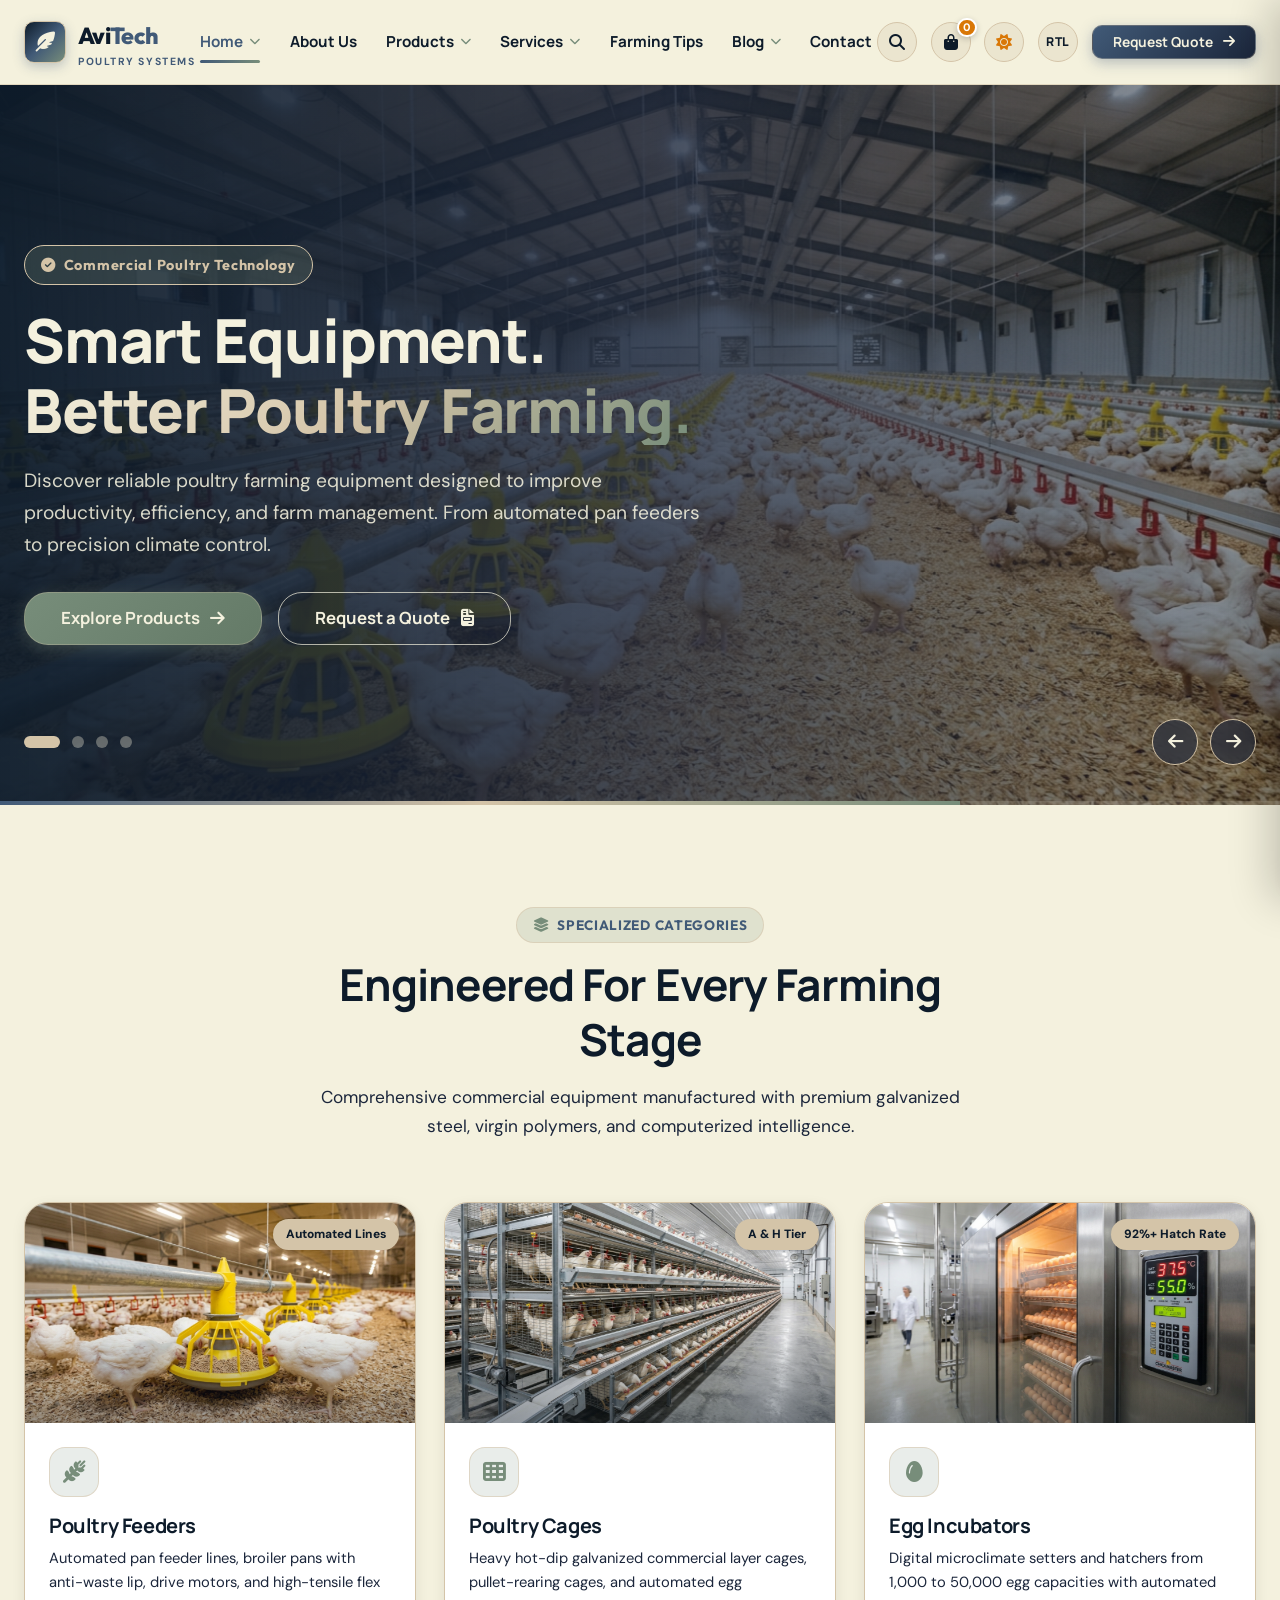
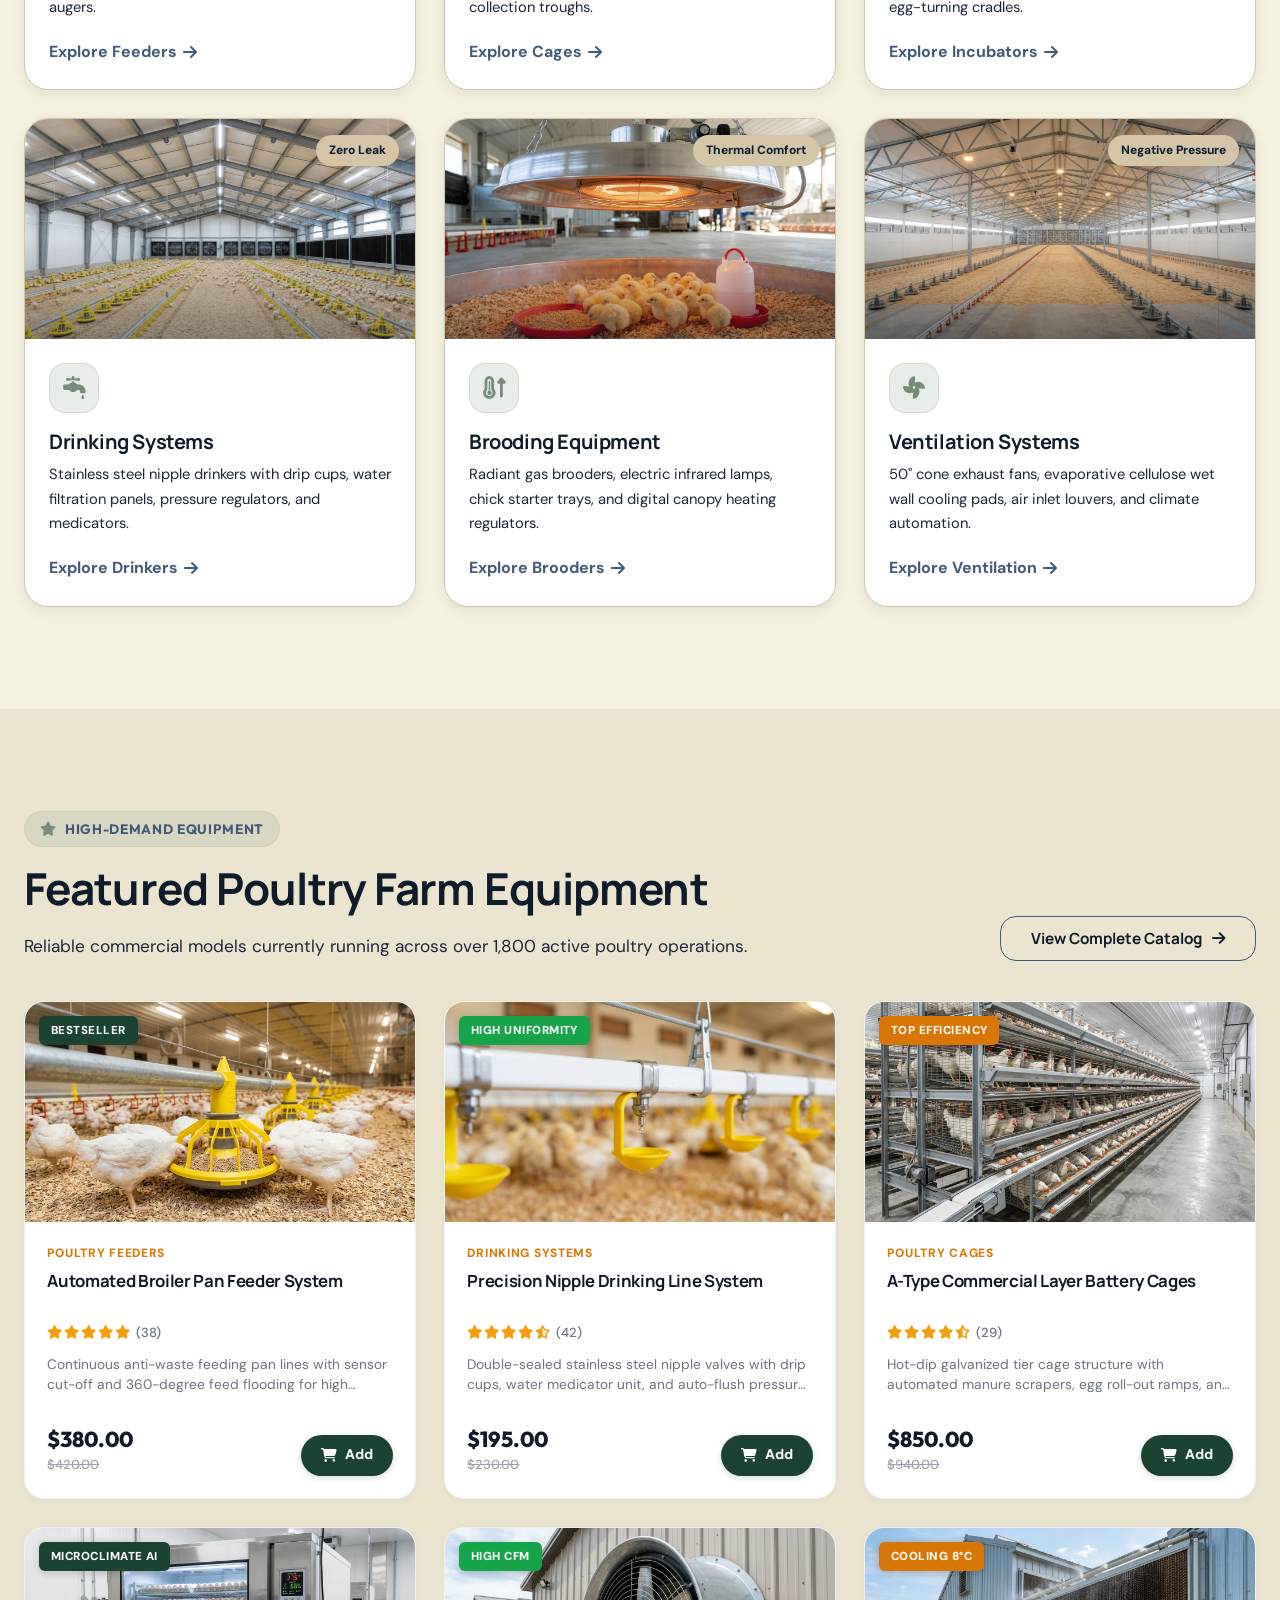
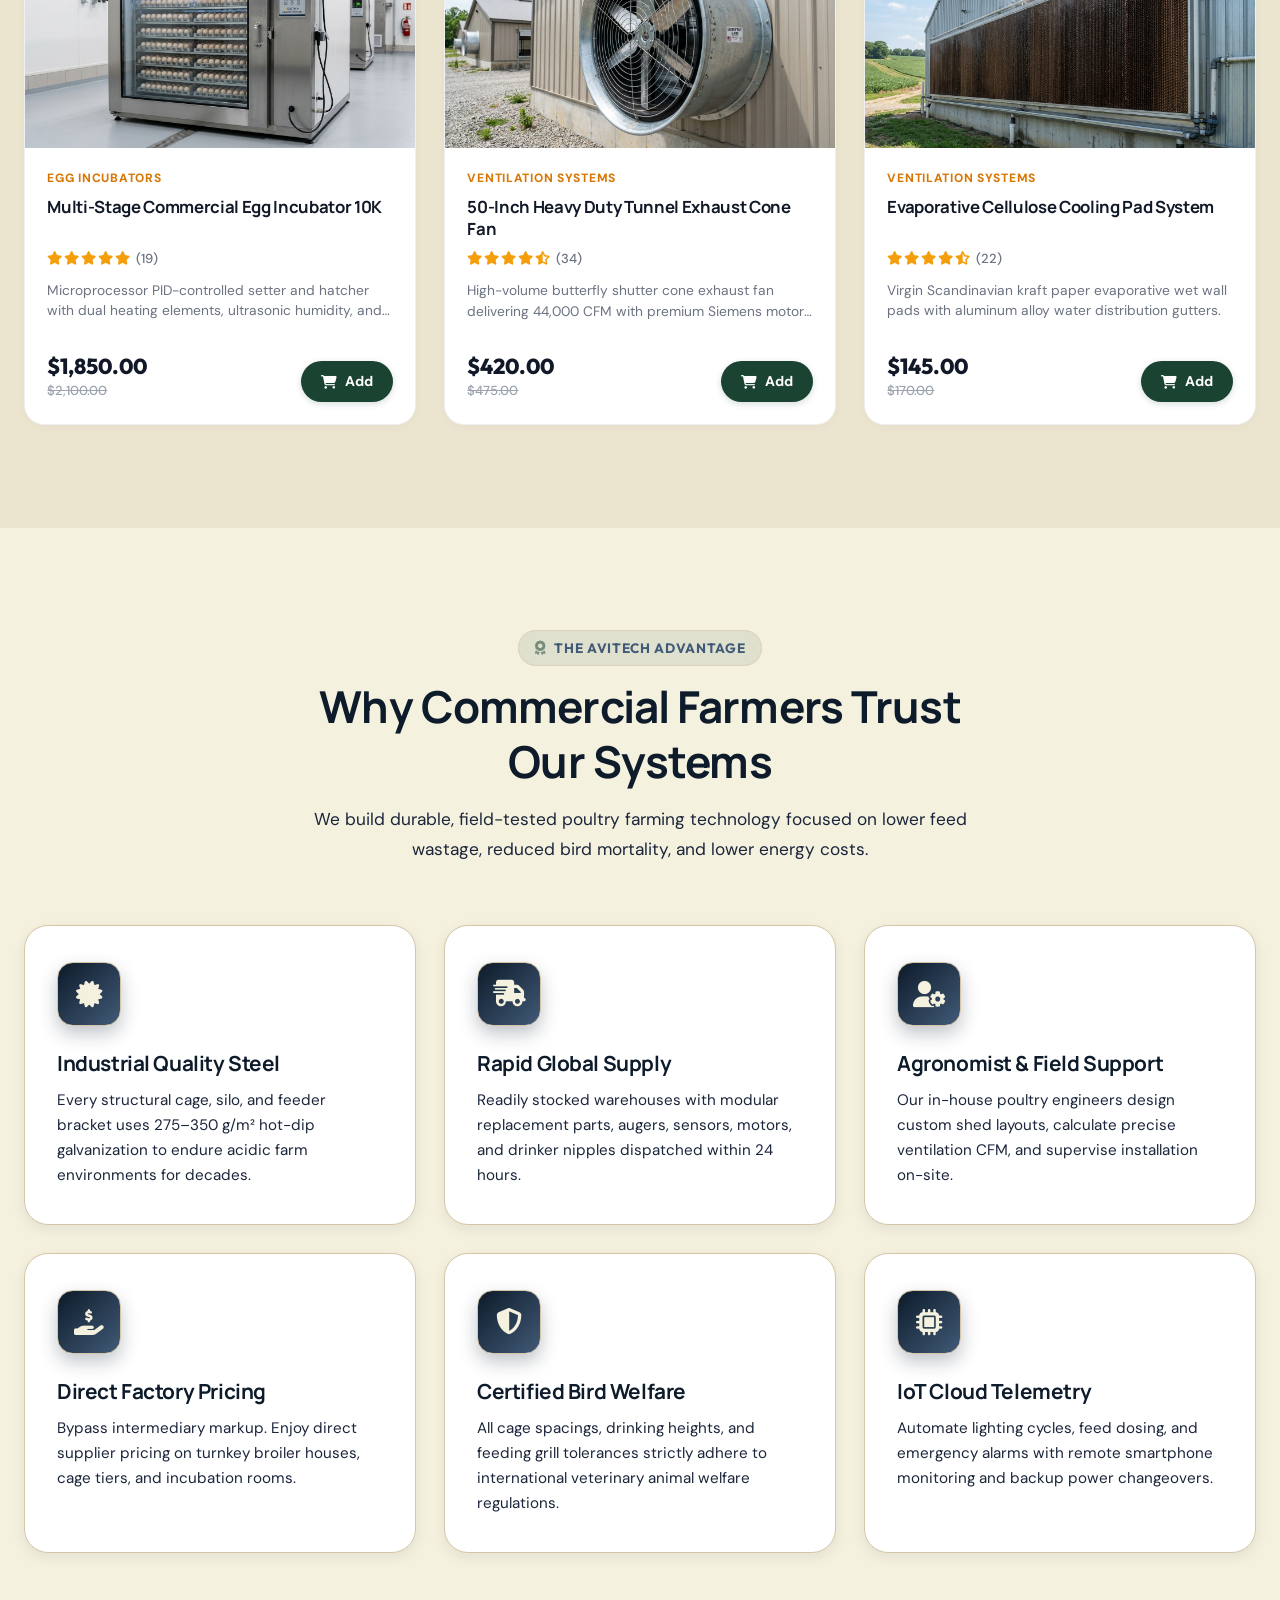
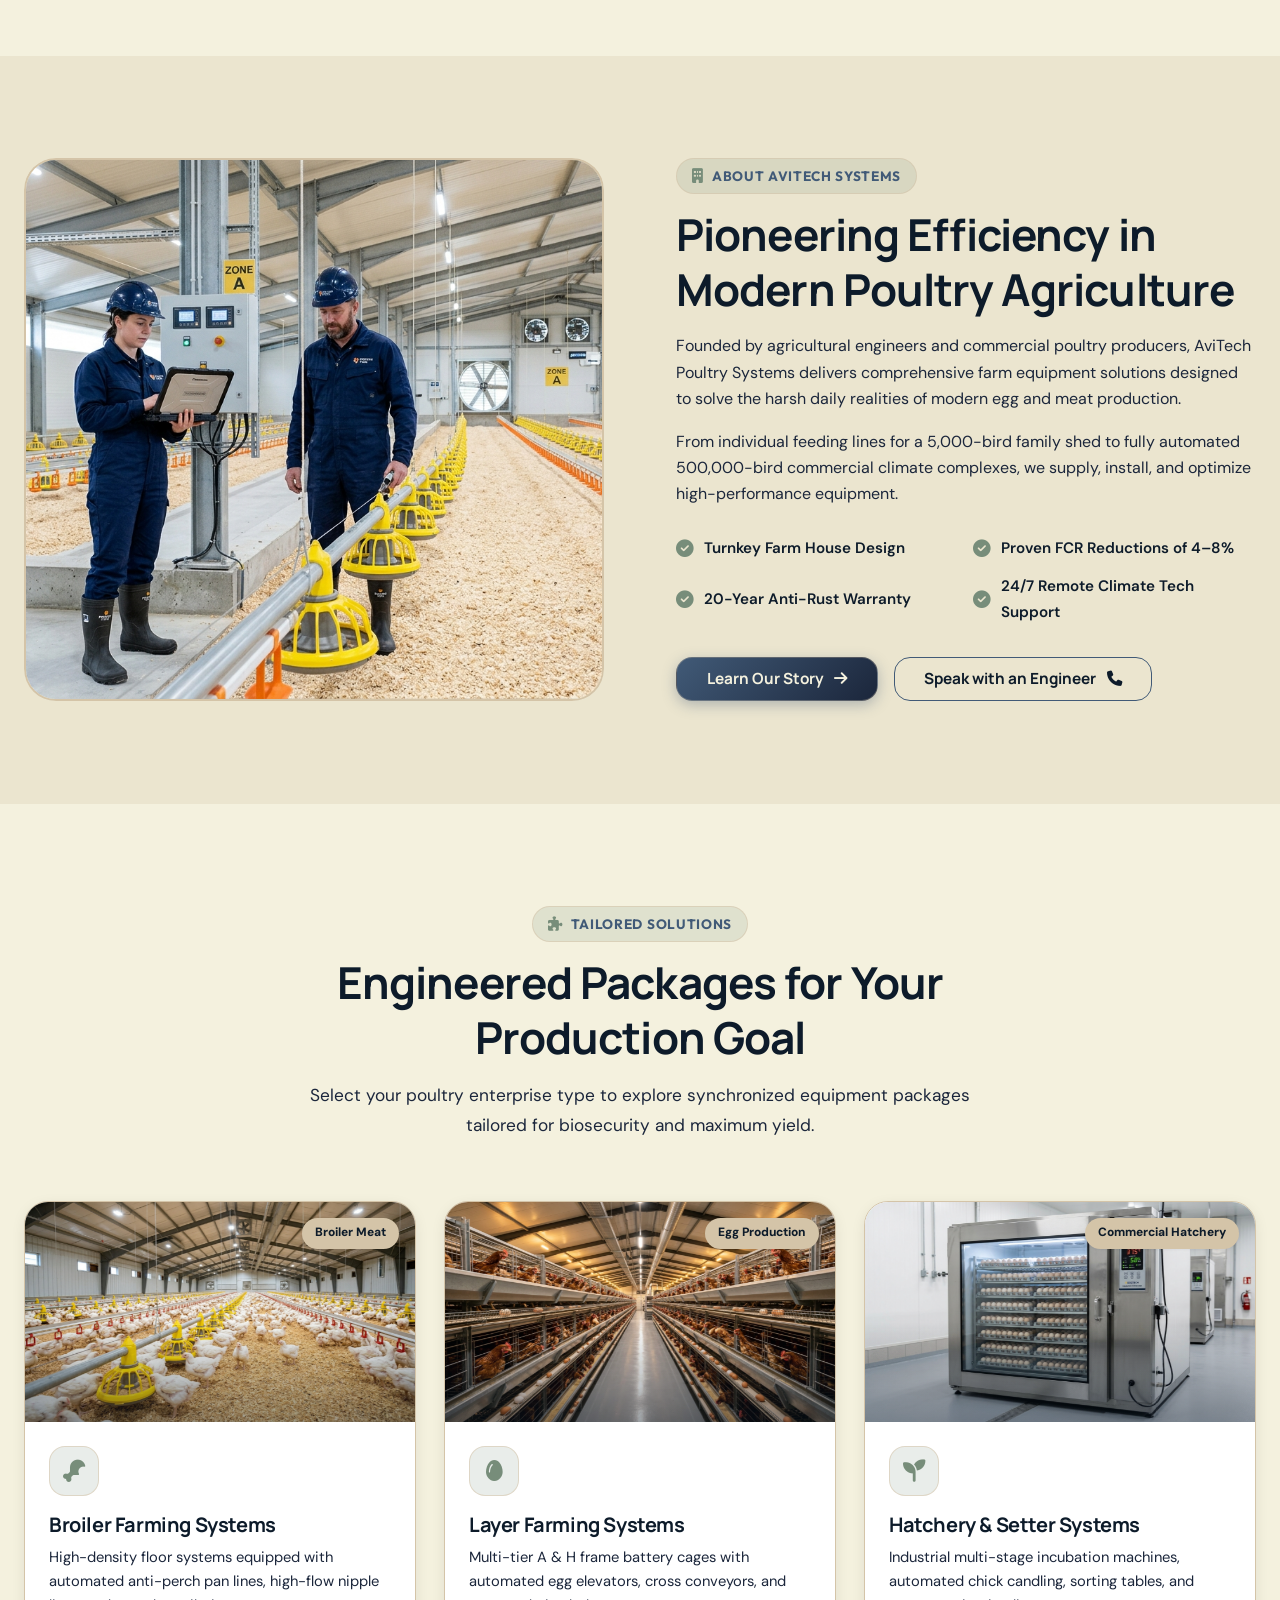
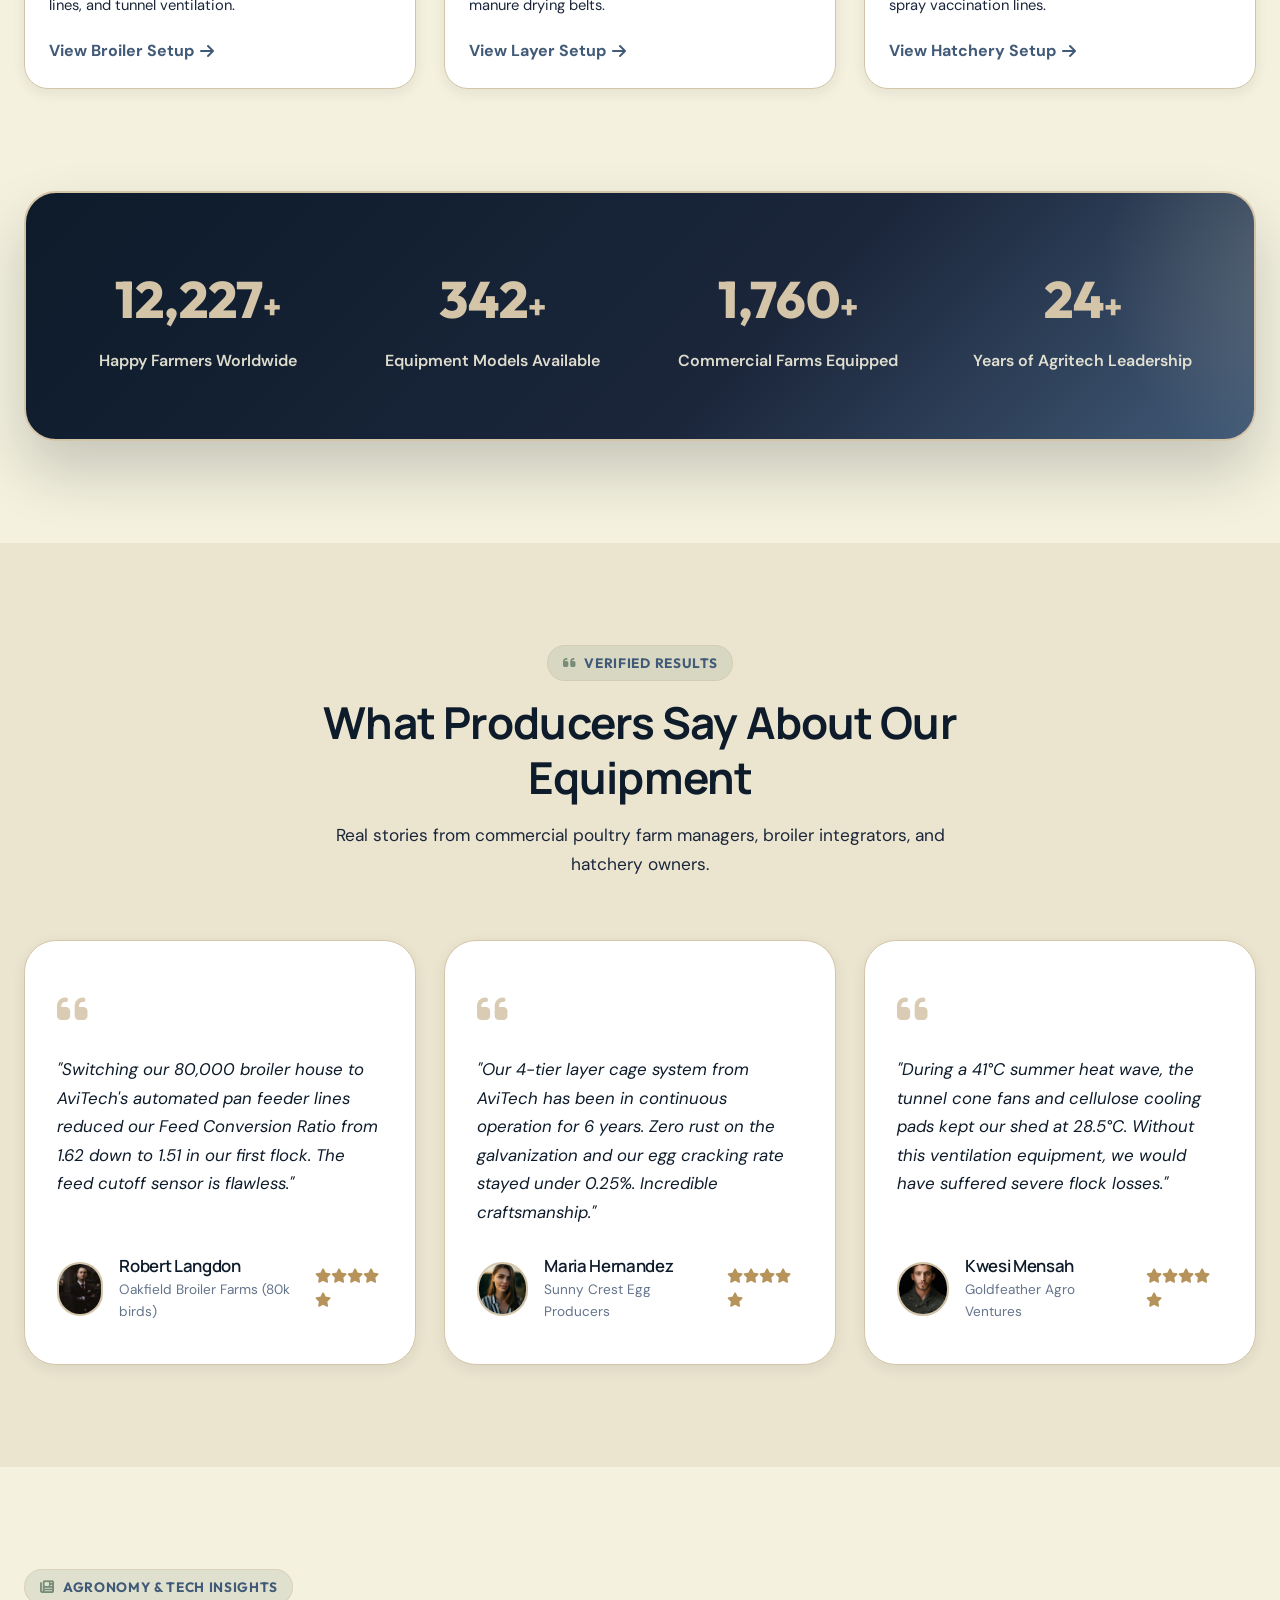
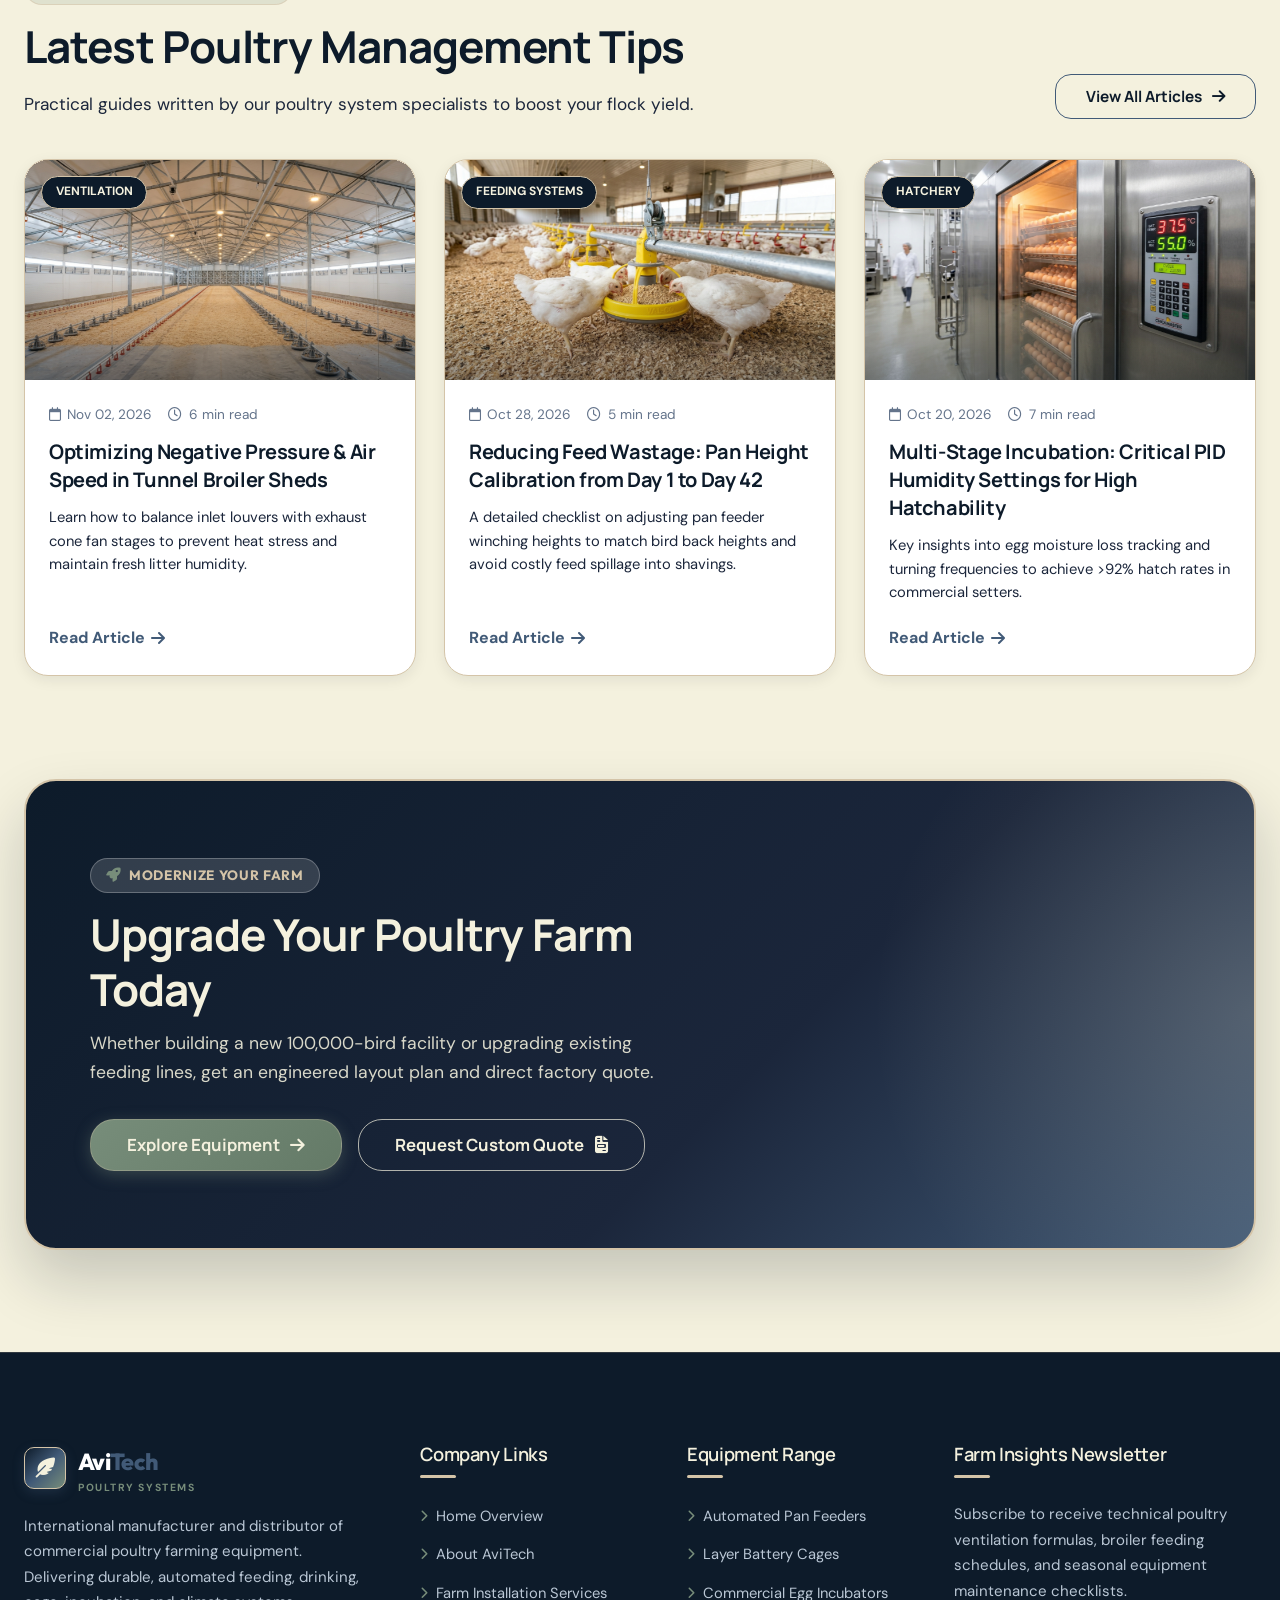
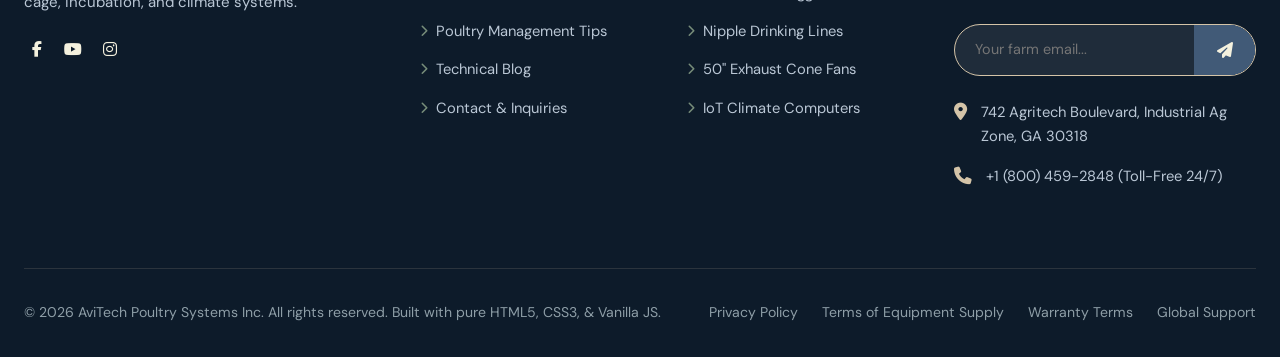
==== index.html @ d85de96c "fix(theme): correct dark/light mode icons with sun for light mode and moon for dark mode, add smooth" ====
<!DOCTYPE html>
<html lang="en" data-theme="light" dir="ltr">
<head>
  <meta charset="UTF-8">
  <meta name="viewport" content="width=device-width, initial-scale=1.0">
  <title>AviTech Poultry Systems | Smart Equipment. Better Poultry Farming.</title>
  <meta name="description" content="Discover commercial-grade poultry farming equipment: automated pan feeders, nipple drinking lines, layer battery cages, egg incubators, and climate ventilation systems.">

  <!-- Open Graph -->
  <meta property="og:title" content="AviTech Poultry Systems | Smart Commercial Poultry Equipment">
  <meta property="og:description" content="High-yield automated poultry equipment engineered for broiler, layer, and hatchery operations worldwide.">
  <meta property="og:type" content="website">

  <!-- Google Fonts -->
  <link rel="preconnect" href="https://fonts.googleapis.com">
  <link rel="preconnect" href="https://fonts.gstatic.com" crossorigin>
  <link href="https://fonts.googleapis.com/css2?family=DM+Sans:ital,opsz,wght@0,9..40,100..1000;1,9..40,100..1000&family=Manrope:wght@300..800&family=Outfit:wght@400..800&display=swap" rel="stylesheet">

  <!-- Font Awesome 6 Icons -->
  <link rel="stylesheet" href="https://cdnjs.cloudflare.com/ajax/libs/font-awesome/6.5.1/css/all.min.css">

  <!-- Core Stylesheets -->
  <link rel="stylesheet" href="assets/css/style.css">
  <link rel="stylesheet" href="assets/css/animations.css">
  <link rel="stylesheet" href="assets/css/responsive.css">
</head>
<body>

  <!-- ==================== MAIN HEADER / NAVBAR ==================== -->
  <header class="site-header">
    <div class="container navbar-inner">
      <!-- Brand Logo -->
      <a href="index.html" class="site-logo">
        <div class="logo-badge"><i class="fa-solid fa-feather-pointed"></i></div>
        <div class="logo-text">Avi<span>Tech</span>
          <span class="logo-subtitle">Poultry Systems</span>
        </div>
      </a>

      <!-- Desktop Navigation Menu -->
      <nav class="nav-menu" aria-label="Primary Navigation">
        <div class="nav-item">
          <a href="index.html" class="nav-link active">Home <i class="fa-solid fa-chevron-down"></i></a>
          <div class="dropdown-menu">
            <a href="index.html" class="dropdown-link"><i class="fa-solid fa-house-chimney"></i> Modern Ag Landing</a>
            <a href="index-2.html" class="dropdown-link"><i class="fa-solid fa-industry"></i> Equipment Specialized</a>
          </div>
        </div>
        <div class="nav-item">
          <a href="about.html" class="nav-link">About Us</a>
        </div>
        <div class="nav-item">
          <a href="products.html" class="nav-link">Products <i class="fa-solid fa-chevron-down"></i></a>
          <div class="dropdown-menu">
            <a href="products.html" class="dropdown-link"><i class="fa-solid fa-boxes-stacked"></i> All Equipment Catalog</a>
            <a href="product-details.html?id=pan-feeder-pro" class="dropdown-link"><i class="fa-solid fa-wheat-awn"></i> Feeder Line System</a>
            <a href="product-details.html?id=layer-battery-cage" class="dropdown-link"><i class="fa-solid fa-table-cells"></i> Layer Battery Cages</a>
            <a href="product-details.html?id=industrial-egg-incubator" class="dropdown-link"><i class="fa-solid fa-egg"></i> Egg Incubators</a>
            <a href="product-details.html?id=tunnel-ventilation-fan" class="dropdown-link"><i class="fa-solid fa-fan"></i> Ventilation Fans</a>
          </div>
        </div>
        <div class="nav-item">
          <a href="services.html" class="nav-link">Services <i class="fa-solid fa-chevron-down"></i></a>
          <div class="dropdown-menu">
            <a href="services.html" class="dropdown-link"><i class="fa-solid fa-screwdriver-wrench"></i> All Farm Services</a>
            <a href="service-details.html" class="dropdown-link"><i class="fa-solid fa-hammer"></i> Turnkey Installation</a>
          </div>
        </div>
        <div class="nav-item">
          <a href="farming-tips.html" class="nav-link">Farming Tips</a>
        </div>
        <div class="nav-item">
          <a href="blog.html" class="nav-link">Blog <i class="fa-solid fa-chevron-down"></i></a>
          <div class="dropdown-menu">
            <a href="blog.html" class="dropdown-link"><i class="fa-solid fa-newspaper"></i> Articles & Guides</a>
            <a href="blog-details.html" class="dropdown-link"><i class="fa-solid fa-book-open"></i> Featured Article</a>
          </div>
        </div>
        <div class="nav-item">
          <a href="contact.html" class="nav-link">Contact</a>
        </div>
      </nav>

      <!-- Header Action Controls -->
      <div class="header-actions">
        <button type="button" class="control-btn header-search-open-btn" aria-label="Search Catalog" title="Search Equipment">
          <i class="fa-solid fa-magnifying-glass"></i>
        </button>
        <button type="button" class="control-btn header-cart-btn" aria-label="View Equipment Cart" title="Equipment Cart">
          <i class="fa-solid fa-bag-shopping"></i>
          <span class="header-cart-badge">0</span>
        </button>
        <button type="button" class="control-btn theme-toggle-btn" aria-label="Toggle Theme" title="Light Mode Active (Click for Dark Mode)">
          <i class="fa-solid fa-sun"></i>
        </button>
        <button type="button" class="control-btn rtl-toggle-btn" aria-label="Toggle RTL/LTR Direction" title="Toggle RTL/LTR Direction">
          RTL
        </button>
        <button type="button" class="btn btn-sm btn-primary" data-open-quote>
          <span>Request Quote</span> <i class="fa-solid fa-arrow-right"></i>
        </button>
        <button type="button" class="hamburger-btn" aria-label="Toggle Navigation Drawer">
          <span class="hamburger-line"></span>
          <span class="hamburger-line"></span>
          <span class="hamburger-line"></span>
        </button>
      </div>
    </div>
  </header>

  <!-- ==================== MOBILE NAVIGATION DRAWER ==================== -->
  <div class="drawer-overlay"></div>
  <aside class="mobile-drawer" aria-label="Mobile Navigation Drawer">
    <div class="drawer-header">
      <a href="index.html" class="site-logo">
        <div class="logo-badge"><i class="fa-solid fa-feather-pointed"></i></div>
        <div class="logo-text">Avi<span>Tech</span></div>
      </a>
      <button type="button" class="control-btn drawer-close-btn" aria-label="Close Drawer">
        <i class="fa-solid fa-xmark"></i>
      </button>
    </div>
    <div class="mobile-nav-menu">
      <div>
        <a href="index.html" class="mobile-nav-link active mobile-dropdown-toggle">
          <span>Home</span> <i class="fa-solid fa-chevron-down mobile-chevron"></i>
        </a>
        <div class="mobile-submenu">
          <a href="index.html" class="mobile-submenu-link"><i class="fa-solid fa-house-chimney"></i> Modern Ag Landing</a>
          <a href="index-2.html" class="mobile-submenu-link"><i class="fa-solid fa-industry"></i> Equipment Specialized</a>
        </div>
      </div>
      <a href="about.html" class="mobile-nav-link">About Us</a>
      <div>
        <a href="products.html" class="mobile-nav-link mobile-dropdown-toggle">
          <span>Products</span> <i class="fa-solid fa-chevron-down mobile-chevron"></i>
        </a>
        <div class="mobile-submenu">
          <a href="products.html" class="mobile-submenu-link"><i class="fa-solid fa-boxes-stacked"></i> All Equipment</a>
          <a href="product-details.html?id=pan-feeder-pro" class="mobile-submenu-link"><i class="fa-solid fa-wheat-awn"></i> Feeder Line System</a>
          <a href="product-details.html?id=layer-battery-cage" class="mobile-submenu-link"><i class="fa-solid fa-table-cells"></i> Layer Battery Cages</a>
          <a href="product-details.html?id=industrial-egg-incubator" class="mobile-submenu-link"><i class="fa-solid fa-egg"></i> Egg Incubators</a>
        </div>
      </div>
      <div>
        <a href="services.html" class="mobile-nav-link mobile-dropdown-toggle">
          <span>Services</span> <i class="fa-solid fa-chevron-down mobile-chevron"></i>
        </a>
        <div class="mobile-submenu">
          <a href="services.html" class="mobile-submenu-link"><i class="fa-solid fa-screwdriver-wrench"></i> All Farm Services</a>
          <a href="service-details.html" class="mobile-submenu-link"><i class="fa-solid fa-hammer"></i> Turnkey Installation</a>
        </div>
      </div>
      <a href="farming-tips.html" class="mobile-nav-link">Farming Tips</a>
      <a href="blog.html" class="mobile-nav-link">Blog & News</a>
      <a href="contact.html" class="mobile-nav-link">Contact Us</a>
    </div>
    <div style="margin-top: auto; display: flex; flex-direction: column; gap: 0.75rem;">
      <button type="button" class="btn btn-secondary w-100" data-open-quote>
        <i class="fa-solid fa-calculator"></i> Request a Quote
      </button>
      <div style="display: flex; justify-content: space-around; padding-top: 1rem; border-top: 1px solid var(--border-light);">
        <button type="button" class="btn-text theme-toggle-btn"><i class="fa-solid fa-sun"></i> Light Mode</button>
        <button type="button" class="btn-text rtl-toggle-btn"><i class="fa-solid fa-globe"></i> RTL</button>
      </div>
    </div>
  </aside>

  <!-- ==================== HEADER SEARCH MODAL ==================== -->
  <div id="header-search-modal" class="modal-overlay">
    <div class="modal-content" style="max-width: 600px;">
      <button type="button" class="modal-close-btn" aria-label="Close search"><i class="fa-solid fa-xmark"></i></button>
      <h3 style="margin-bottom: 1rem;">Search Equipment Catalog</h3>
      <form action="products.html" method="GET">
        <div class="search-input-wrap" style="width: 100%;">
          <i class="fa-solid fa-magnifying-glass"></i>
          <input type="text" name="q" class="search-input header-search-modal-input" placeholder="Search feeders, cages, incubators, ventilation..." autofocus>
        </div>
        <div style="display: flex; justify-content: flex-end; margin-top: 1rem; gap: 0.75rem;">
          <button type="submit" class="btn btn-primary btn-sm">Search Catalog</button>
        </div>
      </form>
    </div>
  </div>

  <!-- ==================== HERO SECTION SLIDER ==================== -->
  <section class="hero-slider-section" aria-label="Hero Showcase">
    <div class="hero-slider-track">
      <!-- Slide 1 -->
      <div class="hero-slide active">
        <img src="assets/images/hero/hero-slide-1.jpg" alt="Automated Broiler Feeding System Inside Modern Farm" class="hero-slide-bg">
        <div class="hero-slide-overlay"></div>
        <div class="container hero-slide-container">
          <div class="hero-slide-content">
            <span class="hero-tag"><i class="fa-solid fa-circle-check"></i> Commercial Poultry Technology</span>
            <h1 class="hero-title">Smart Equipment. <br><span class="text-gradient">Better Poultry Farming.</span></h1>
            <p class="hero-description">
              Discover reliable poultry farming equipment designed to improve productivity, efficiency, and farm management. From automated pan feeders to precision climate control.
            </p>
            <div class="hero-buttons">
              <a href="products.html" class="btn btn-secondary btn-lg">
                Explore Products <i class="fa-solid fa-arrow-right"></i>
              </a>
              <button type="button" class="btn btn-outline-white btn-lg" data-open-quote>
                Request a Quote <i class="fa-solid fa-file-invoice"></i>
              </button>
            </div>
          </div>
        </div>
      </div>

      <!-- Slide 2 -->
      <div class="hero-slide">
        <img src="assets/images/hero/hero-slide-2.jpg" alt="Commercial Layer Battery Cage Housing System" class="hero-slide-bg">
        <div class="hero-slide-overlay"></div>
        <div class="container hero-slide-container">
          <div class="hero-slide-content">
            <span class="hero-tag"><i class="fa-solid fa-shield-halved"></i> 20-Year Galvanized Durability</span>
            <h1 class="hero-title">Automated Layer <br><span class="text-gradient">Cage Housing Systems.</span></h1>
            <p class="hero-description">
              Engineered for maximum egg production and bird welfare. Automated manure removal belts, low-crack egg collection conveyors, and zero-leak nipple drinking lines.
            </p>
            <div class="hero-buttons">
              <a href="product-details.html?id=layer-battery-cage" class="btn btn-secondary btn-lg">
                View Cage Systems <i class="fa-solid fa-arrow-right"></i>
              </a>
              <a href="services.html" class="btn btn-outline-white btn-lg">
                Turnkey Setup <i class="fa-solid fa-tools"></i>
              </a>
            </div>
          </div>
        </div>
      </div>

      <!-- Slide 3 -->
      <div class="hero-slide">
        <img src="assets/images/hero/hero-slide-3.jpg" alt="Galvanized Bulk Feed Storage Silos and Conveyors" class="hero-slide-bg">
        <div class="hero-slide-overlay"></div>
        <div class="container hero-slide-container">
          <div class="hero-slide-content">
            <span class="hero-tag"><i class="fa-solid fa-wheat-awn"></i> Bulk Storage & Conveying</span>
            <h1 class="hero-title">High-Capacity Silos & <br><span class="text-gradient">Flex-Auger Feed Lines.</span></h1>
            <p class="hero-description">
              Protect your feed investment against moisture and vermin. Continuous automated auger delivery directly into house hoppers with digital weight telemetry.
            </p>
            <div class="hero-buttons">
              <a href="products.html?filter=feeders" class="btn btn-secondary btn-lg">
                Explore Feed Silos <i class="fa-solid fa-arrow-right"></i>
              </a>
              <button type="button" class="btn btn-outline-white btn-lg" data-open-quote>
                Get Farm Pricing <i class="fa-solid fa-calculator"></i>
              </button>
            </div>
          </div>
        </div>
      </div>

      <!-- Slide 4 -->
      <div class="hero-slide">
        <img src="assets/images/hero/hero-slide-4.jpg" alt="Commercial Poultry Tunnel Ventilation Fans and Evaporative Cooling System" class="hero-slide-bg">
        <div class="hero-slide-overlay"></div>
        <div class="container hero-slide-container">
          <div class="hero-slide-content">
            <span class="hero-tag"><i class="fa-solid fa-fan"></i> Precision Microclimate</span>
            <h1 class="hero-title">Tunnel Ventilation & <br><span class="text-gradient">Evaporative Cooling.</span></h1>
            <p class="hero-description">
              Maintain optimal temperature and air exchange during severe heat waves. Heavy-duty 50-inch exhaust cone fans and Scandinavian cellulose cooling pads.
            </p>
            <div class="hero-buttons">
              <a href="products.html?filter=ventilation" class="btn btn-secondary btn-lg">
                Ventilation Solutions <i class="fa-solid fa-arrow-right"></i>
              </a>
              <a href="farming-tips.html" class="btn btn-outline-white btn-lg">
                Ventilation Guides <i class="fa-solid fa-book"></i>
              </a>
            </div>
          </div>
        </div>
      </div>
    </div>

    <!-- Hero Controls -->
    <div class="hero-controls">
      <div class="container hero-controls-inner">
        <div class="hero-indicators">
          <span class="indicator-dot active" data-slide="0" aria-label="Slide 1"></span>
          <span class="indicator-dot" data-slide="1" aria-label="Slide 2"></span>
          <span class="indicator-dot" data-slide="2" aria-label="Slide 3"></span>
          <span class="indicator-dot" data-slide="3" aria-label="Slide 4"></span>
        </div>
        <div class="slider-arrows">
          <button type="button" class="slider-arrow-btn slider-prev" aria-label="Previous Slide">
            <i class="fa-solid fa-arrow-left"></i>
          </button>
          <button type="button" class="slider-arrow-btn slider-next" aria-label="Next Slide">
            <i class="fa-solid fa-arrow-right"></i>
          </button>
        </div>
      </div>
    </div>

    <!-- Slide Timer Progress Bar -->
    <div class="hero-progress-bar">
      <div class="hero-progress-fill"></div>
    </div>
  </section>

  <!-- ==================== FEATURED CATEGORIES ==================== -->
  <section class="section">
    <div class="container">
      <div class="section-header text-center reveal-up">
        <span class="section-tag"><i class="fa-solid fa-layer-group"></i> Specialized Categories</span>
        <h2 class="section-title">Engineered For Every Farming Stage</h2>
        <p class="section-desc">Comprehensive commercial equipment manufactured with premium galvanized steel, virgin polymers, and computerized intelligence.</p>
      </div>

      <div class="grid grid-3 reveal-stagger">
        <!-- Cat 1: Feeders -->
        <div class="category-card hover-float">
          <div class="category-card-img-wrap">
            <img src="assets/images/products/pan-feeder.jpg" alt="Automated Broiler Pan Feeder Lines" class="category-card-img" loading="lazy">
            <span class="category-card-badge">Automated Lines</span>
          </div>
          <div class="category-card-body">
            <div class="category-icon"><i class="fa-solid fa-wheat-awn"></i></div>
            <h3 class="category-title">Poultry Feeders</h3>
            <p class="category-desc">Automated pan feeder lines, broiler pans with anti-waste lip, drive motors, and high-tensile flex augers.</p>
            <a href="products.html?filter=feeders" class="btn-text">Explore Feeders <i class="fa-solid fa-arrow-right"></i></a>
          </div>
        </div>

        <!-- Cat 2: Cages -->
        <div class="category-card hover-float">
          <div class="category-card-img-wrap">
            <img src="assets/images/products/battery-cages.jpg" alt="Multi-Tier Galvanized Layer Battery Cages" class="category-card-img" loading="lazy">
            <span class="category-card-badge">A & H Tier</span>
          </div>
          <div class="category-card-body">
            <div class="category-icon"><i class="fa-solid fa-table-cells"></i></div>
            <h3 class="category-title">Poultry Cages</h3>
            <p class="category-desc">Heavy hot-dip galvanized commercial layer cages, pullet-rearing cages, and automated egg collection troughs.</p>
            <a href="products.html?filter=cages" class="btn-text">Explore Cages <i class="fa-solid fa-arrow-right"></i></a>
          </div>
        </div>

        <!-- Cat 3: Incubators -->
        <div class="category-card hover-float">
          <div class="category-card-img-wrap">
            <img src="assets/images/products/cat-egg-incubator.jpg" alt="Industrial Multi-Stage Egg Incubator Setter" class="category-card-img" loading="lazy">
            <span class="category-card-badge">92%+ Hatch Rate</span>
          </div>
          <div class="category-card-body">
            <div class="category-icon"><i class="fa-solid fa-egg"></i></div>
            <h3 class="category-title">Egg Incubators</h3>
            <p class="category-desc">Digital microclimate setters and hatchers from 1,000 to 50,000 egg capacities with automated egg-turning cradles.</p>
            <a href="products.html?filter=incubators" class="btn-text">Explore Incubators <i class="fa-solid fa-arrow-right"></i></a>
          </div>
        </div>

        <!-- Cat 4: Drinking Systems -->
        <div class="category-card hover-float">
          <div class="category-card-img-wrap">
            <img src="assets/images/products/cat-drinking-system.jpg" alt="Stainless Steel Nipple Drinking System with Drip Cups" class="category-card-img" loading="lazy">
            <span class="category-card-badge">Zero Leak</span>
          </div>
          <div class="category-card-body">
            <div class="category-icon"><i class="fa-solid fa-faucet-drip"></i></div>
            <h3 class="category-title">Drinking Systems</h3>
            <p class="category-desc">Stainless steel nipple drinkers with drip cups, water filtration panels, pressure regulators, and medicators.</p>
            <a href="products.html?filter=drinking" class="btn-text">Explore Drinkers <i class="fa-solid fa-arrow-right"></i></a>
          </div>
        </div>

        <!-- Cat 5: Brooding Equipment -->
        <div class="category-card hover-float">
          <div class="category-card-img-wrap">
            <img src="assets/images/products/gas-brooder.jpg" alt="Radiant Infrared Canopy Gas Brooder" class="category-card-img" loading="lazy">
            <span class="category-card-badge">Thermal Comfort</span>
          </div>
          <div class="category-card-body">
            <div class="category-icon"><i class="fa-solid fa-temperature-arrow-up"></i></div>
            <h3 class="category-title">Brooding Equipment</h3>
            <p class="category-desc">Radiant gas brooders, electric infrared lamps, chick starter trays, and digital canopy heating regulators.</p>
            <a href="products.html?filter=brooding" class="btn-text">Explore Brooders <i class="fa-solid fa-arrow-right"></i></a>
          </div>
        </div>

        <!-- Cat 6: Ventilation Equipment -->
        <div class="category-card hover-float">
          <div class="category-card-img-wrap">
            <img src="assets/images/products/cat-ventilation-system.jpg" alt="50-Inch Industrial Tunnel Ventilation Cone Fan" class="category-card-img" loading="lazy">
            <span class="category-card-badge">Negative Pressure</span>
          </div>
          <div class="category-card-body">
            <div class="category-icon"><i class="fa-solid fa-fan"></i></div>
            <h3 class="category-title">Ventilation Systems</h3>
            <p class="category-desc">50" cone exhaust fans, evaporative cellulose wet wall cooling pads, air inlet louvers, and climate automation.</p>
            <a href="products.html?filter=ventilation" class="btn-text">Explore Ventilation <i class="fa-solid fa-arrow-right"></i></a>
          </div>
        </div>
      </div>
    </div>
  </section>

  <!-- ==================== FEATURED PRODUCTS ==================== -->
  <section class="section section-bg-alt">
    <div class="container">
      <div class="flex-between flex-wrap gap-2" style="margin-bottom: 2.5rem;">
        <div class="reveal-left">
          <span class="section-tag"><i class="fa-solid fa-star"></i> High-Demand Equipment</span>
          <h2 class="section-title">Featured Poultry Farm Equipment</h2>
          <p class="section-desc">Reliable commercial models currently running across over 1,800 active poultry operations.</p>
        </div>
        <div class="reveal-right" style="align-self: flex-end;">
          <a href="products.html" class="btn btn-outline">
            View Complete Catalog <i class="fa-solid fa-arrow-right"></i>
          </a>
        </div>
      </div>

      <!-- Injected dynamically by products.js -->
      <div id="featured-products-grid" class="grid grid-3"></div>
    </div>
  </section>

  <!-- ==================== WHY CHOOSE US ==================== -->
  <section class="section">
    <div class="container">
      <div class="section-header text-center reveal-up">
        <span class="section-tag"><i class="fa-solid fa-award"></i> The AviTech Advantage</span>
        <h2 class="section-title">Why Commercial Farmers Trust Our Systems</h2>
        <p class="section-desc">We build durable, field-tested poultry farming technology focused on lower feed wastage, reduced bird mortality, and lower energy costs.</p>
      </div>

      <div class="grid grid-3 reveal-stagger">
        <div class="feature-card">
          <div class="feature-icon-box"><i class="fa-solid fa-certificate"></i></div>
          <h3>Industrial Quality Steel</h3>
          <p>Every structural cage, silo, and feeder bracket uses 275–350 g/m² hot-dip galvanization to endure acidic farm environments for decades.</p>
        </div>

        <div class="feature-card">
          <div class="feature-icon-box"><i class="fa-solid fa-truck-fast"></i></div>
          <h3>Rapid Global Supply</h3>
          <p>Readily stocked warehouses with modular replacement parts, augers, sensors, motors, and drinker nipples dispatched within 24 hours.</p>
        </div>

        <div class="feature-card">
          <div class="feature-icon-box"><i class="fa-solid fa-user-gear"></i></div>
          <h3>Agronomist & Field Support</h3>
          <p>Our in-house poultry engineers design custom shed layouts, calculate precise ventilation CFM, and supervise installation on-site.</p>
        </div>

        <div class="feature-card">
          <div class="feature-icon-box"><i class="fa-solid fa-hand-holding-dollar"></i></div>
          <h3>Direct Factory Pricing</h3>
          <p>Bypass intermediary markup. Enjoy direct supplier pricing on turnkey broiler houses, cage tiers, and incubation rooms.</p>
        </div>

        <div class="feature-card">
          <div class="feature-icon-box"><i class="fa-solid fa-shield-halved"></i></div>
          <h3>Certified Bird Welfare</h3>
          <p>All cage spacings, drinking heights, and feeding grill tolerances strictly adhere to international veterinary animal welfare regulations.</p>
        </div>

        <div class="feature-card">
          <div class="feature-icon-box"><i class="fa-solid fa-microchip"></i></div>
          <h3>IoT Cloud Telemetry</h3>
          <p>Automate lighting cycles, feed dosing, and emergency alarms with remote smartphone monitoring and backup power changeovers.</p>
        </div>
      </div>
    </div>
  </section>

  <!-- ==================== ABOUT PREVIEW (SPLIT LAYOUT) ==================== -->
  <section class="section section-bg-alt">
    <div class="container">
      <div class="split-layout" style="align-items: stretch;">
        <div class="split-image-wrap reveal-left" style="height: 100%; display: flex;">
          <img src="assets/images/poultry/farm-setup.jpg"
            alt="AviTech Agricultural Engineers Inspecting Modern Automated Poultry Facility"
            class="split-main-img hover-float"
            style="width: 100%; height: 100%; min-height: clamp(320px, 45vw, 520px); object-fit: cover; max-height: none;"
            loading="lazy">
        </div>

        <div class="split-content reveal-right">
          <span class="section-tag"><i class="fa-solid fa-building"></i> About AviTech Systems</span>
          <h2 class="section-title">Pioneering Efficiency in Modern Poultry Agriculture</h2>
          <p>
            Founded by agricultural engineers and commercial poultry producers, AviTech Poultry Systems delivers comprehensive farm equipment solutions designed to solve the harsh daily realities of modern egg and meat production.
          </p>
          <p style="margin-top: 1rem;">
            From individual feeding lines for a 5,000-bird family shed to fully automated 500,000-bird commercial climate complexes, we supply, install, and optimize high-performance equipment.
          </p>

          <div class="checklist">
            <div class="checklist-item"><i class="fa-solid fa-circle-check"></i> Turnkey Farm House Design</div>
            <div class="checklist-item"><i class="fa-solid fa-circle-check"></i> Proven FCR Reductions of 4–8%</div>
            <div class="checklist-item"><i class="fa-solid fa-circle-check"></i> 20-Year Anti-Rust Warranty</div>
            <div class="checklist-item"><i class="fa-solid fa-circle-check"></i> 24/7 Remote Climate Tech Support</div>
          </div>

          <div style="display: flex; gap: 1rem; align-items: center; flex-wrap: wrap; margin-top: 2rem;">
            <a href="about.html" class="btn btn-primary">
              Learn Our Story <i class="fa-solid fa-arrow-right"></i>
            </a>
            <a href="contact.html" class="btn btn-outline">
              Speak with an Engineer <i class="fa-solid fa-phone"></i>
            </a>
          </div>
        </div>
      </div>
    </div>
  </section>

  <!-- ==================== FARMING SOLUTIONS ==================== -->
  <section class="section">
    <div class="container">
      <div class="section-header text-center reveal-up">
        <span class="section-tag"><i class="fa-solid fa-puzzle-piece"></i> Tailored Solutions</span>
        <h2 class="section-title">Engineered Packages for Your Production Goal</h2>
        <p class="section-desc">Select your poultry enterprise type to explore synchronized equipment packages tailored for biosecurity and maximum yield.</p>
      </div>

      <div class="grid grid-3 reveal-stagger">
        <!-- Solution 1: Broiler -->
        <div class="category-card hover-float">
          <div class="category-card-img-wrap">
            <img src="assets/images/poultry/broiler-farm.jpg" alt="Commercial Broiler House Floor System with Automated Pan Feeders and Nipple Drinkers" class="category-card-img" loading="lazy">
            <span class="category-card-badge">Broiler Meat</span>
          </div>
          <div class="category-card-body">
            <div class="category-icon"><i class="fa-solid fa-drumstick-bite"></i></div>
            <h3 class="category-title">Broiler Farming Systems</h3>
            <p class="category-desc">High-density floor systems equipped with automated anti-perch pan lines, high-flow nipple lines, and tunnel ventilation.</p>
            <a href="services.html" class="btn-text">View Broiler Setup <i class="fa-solid fa-arrow-right"></i></a>
          </div>
        </div>

        <!-- Solution 2: Layer -->
        <div class="category-card hover-float">
          <div class="category-card-img-wrap">
            <img src="assets/images/poultry/layer-farm.jpg" alt="Commercial Layer Housing with Multi-Tier Battery Cages and Egg Collection Conveyors" class="category-card-img" loading="lazy">
            <span class="category-card-badge">Egg Production</span>
          </div>
          <div class="category-card-body">
            <div class="category-icon"><i class="fa-solid fa-egg"></i></div>
            <h3 class="category-title">Layer Farming Systems</h3>
            <p class="category-desc">Multi-tier A & H frame battery cages with automated egg elevators, cross conveyors, and manure drying belts.</p>
            <a href="services.html" class="btn-text">View Layer Setup <i class="fa-solid fa-arrow-right"></i></a>
          </div>
        </div>

        <!-- Solution 3: Hatchery -->
        <div class="category-card hover-float">
          <div class="category-card-img-wrap">
            <img src="assets/images/poultry/hatchery-room.jpg" alt="Industrial Multi-Stage Egg Incubator Setter in Commercial Hatchery" class="category-card-img" loading="lazy">
            <span class="category-card-badge">Commercial Hatchery</span>
          </div>
          <div class="category-card-body">
            <div class="category-icon"><i class="fa-solid fa-seedling"></i></div>
            <h3 class="category-title">Hatchery & Setter Systems</h3>
            <p class="category-desc">Industrial multi-stage incubation machines, automated chick candling, sorting tables, and spray vaccination lines.</p>
            <a href="services.html" class="btn-text">View Hatchery Setup <i class="fa-solid fa-arrow-right"></i></a>
          </div>
        </div>
      </div>
    </div>
  </section>

  <!-- ==================== ANIMATED STATISTICS SECTION ==================== -->
  <section class="section" style="padding-top: 0;">
    <div class="container">
      <div class="stats-banner reveal-up">
        <div class="stats-grid">
          <div class="stat-item">
            <div class="stat-number-wrap">
              <span class="stat-counter" data-target="12500">0</span>
              <span class="stat-suffix">+</span>
            </div>
            <div class="stat-label">Happy Farmers Worldwide</div>
          </div>
          <div class="stat-item">
            <div class="stat-number-wrap">
              <span class="stat-counter" data-target="350">0</span>
              <span class="stat-suffix">+</span>
            </div>
            <div class="stat-label">Equipment Models Available</div>
          </div>
          <div class="stat-item">
            <div class="stat-number-wrap">
              <span class="stat-counter" data-target="1800">0</span>
              <span class="stat-suffix">+</span>
            </div>
            <div class="stat-label">Commercial Farms Equipped</div>
          </div>
          <div class="stat-item">
            <div class="stat-number-wrap">
              <span class="stat-counter" data-target="25">0</span>
              <span class="stat-suffix">+</span>
            </div>
            <div class="stat-label">Years of Agritech Leadership</div>
          </div>
        </div>
      </div>
    </div>
  </section>

  <!-- ==================== TESTIMONIALS SLIDER ==================== -->
  <section class="section section-bg-alt">
    <div class="container">
      <div class="section-header text-center reveal-up">
        <span class="section-tag"><i class="fa-solid fa-quote-left"></i> Verified Results</span>
        <h2 class="section-title">What Producers Say About Our Equipment</h2>
        <p class="section-desc">Real stories from commercial poultry farm managers, broiler integrators, and hatchery owners.</p>
      </div>

      <div class="grid grid-3 reveal-stagger">
        <!-- Testimonial 1 -->
        <div class="testimonial-card">
          <div class="quote-icon"><i class="fa-solid fa-quote-left"></i></div>
          <p class="testimonial-text">
            "Switching our 80,000 broiler house to AviTech's automated pan feeder lines reduced our Feed Conversion Ratio from 1.62 down to 1.51 in our first flock. The feed cutoff sensor is flawless."
          </p>
          <div class="testimonial-author">
            <img src="assets/images/team/farmer-1.jpg" alt="Robert Langdon" class="author-avatar" loading="lazy">
            <div class="author-info">
              <h4>Robert Langdon</h4>
              <div class="author-farm">Oakfield Broiler Farms (80k birds)</div>
            </div>
            <div class="author-stars">
              <i class="fa-solid fa-star"></i><i class="fa-solid fa-star"></i><i class="fa-solid fa-star"></i><i class="fa-solid fa-star"></i><i class="fa-solid fa-star"></i>
            </div>
          </div>
        </div>

        <!-- Testimonial 2 -->
        <div class="testimonial-card">
          <div class="quote-icon"><i class="fa-solid fa-quote-left"></i></div>
          <p class="testimonial-text">
            "Our 4-tier layer cage system from AviTech has been in continuous operation for 6 years. Zero rust on the galvanization and our egg cracking rate stayed under 0.25%. Incredible craftsmanship."
          </p>
          <div class="testimonial-author">
            <img src="assets/images/team/farmer-2.jpg" alt="Maria Hernandez" class="author-avatar" loading="lazy">
            <div class="author-info">
              <h4>Maria Hernandez</h4>
              <div class="author-farm">Sunny Crest Egg Producers</div>
            </div>
            <div class="author-stars">
              <i class="fa-solid fa-star"></i><i class="fa-solid fa-star"></i><i class="fa-solid fa-star"></i><i class="fa-solid fa-star"></i><i class="fa-solid fa-star"></i>
            </div>
          </div>
        </div>

        <!-- Testimonial 3 -->
        <div class="testimonial-card">
          <div class="quote-icon"><i class="fa-solid fa-quote-left"></i></div>
          <p class="testimonial-text">
            "During a 41°C summer heat wave, the tunnel cone fans and cellulose cooling pads kept our shed at 28.5°C. Without this ventilation equipment, we would have suffered severe flock losses."
          </p>
          <div class="testimonial-author">
            <img src="assets/images/team/farmer-3.jpg" alt="Kwesi Mensah" class="author-avatar" loading="lazy">
            <div class="author-info">
              <h4>Kwesi Mensah</h4>
              <div class="author-farm">Goldfeather Agro Ventures</div>
            </div>
            <div class="author-stars">
              <i class="fa-solid fa-star"></i><i class="fa-solid fa-star"></i><i class="fa-solid fa-star"></i><i class="fa-solid fa-star"></i><i class="fa-solid fa-star"></i>
            </div>
          </div>
        </div>
      </div>
    </div>
  </section>

  <!-- ==================== BLOG PREVIEW ==================== -->
  <section class="section">
    <div class="container">
      <div class="flex-between flex-wrap gap-2" style="margin-bottom: 2.5rem;">
        <div class="reveal-left">
          <span class="section-tag"><i class="fa-solid fa-newspaper"></i> Agronomy & Tech Insights</span>
          <h2 class="section-title">Latest Poultry Management Tips</h2>
          <p class="section-desc">Practical guides written by our poultry system specialists to boost your flock yield.</p>
        </div>
        <div class="reveal-right" style="align-self: flex-end;">
          <a href="blog.html" class="btn btn-outline">
            View All Articles <i class="fa-solid fa-arrow-right"></i>
          </a>
        </div>
      </div>

      <div class="grid grid-3 reveal-stagger">
        <!-- Post 1 -->
        <article class="blog-card hover-float">
          <div class="blog-img-box">
            <img src="assets/images/blog/blog-1.jpg" alt="Tunnel Ventilation Exhaust Fans and Air Inlets in Modern Broiler Shed" class="blog-img" loading="lazy">
            <span class="blog-tag">Ventilation</span>
          </div>
          <div class="blog-body">
            <div class="blog-meta">
              <span class="blog-meta-item"><i class="fa-regular fa-calendar"></i> Nov 02, 2026</span>
              <span class="blog-meta-item"><i class="fa-regular fa-clock"></i> 6 min read</span>
            </div>
            <h3 class="blog-title">
              <a href="blog-details.html">Optimizing Negative Pressure & Air Speed in Tunnel Broiler Sheds</a>
            </h3>
            <p class="blog-snippet">
              Learn how to balance inlet louvers with exhaust cone fan stages to prevent heat stress and maintain fresh litter humidity.
            </p>
            <a href="blog-details.html" class="btn-text">Read Article <i class="fa-solid fa-arrow-right"></i></a>
          </div>
        </article>

        <!-- Post 2 -->
        <article class="blog-card hover-float">
          <div class="blog-img-box">
            <img src="assets/images/blog/blog-2.jpg" alt="Calibrating Broiler Pan Feeder Winching Height with Growing Birds" class="blog-img" loading="lazy">
            <span class="blog-tag">Feeding Systems</span>
          </div>
          <div class="blog-body">
            <div class="blog-meta">
              <span class="blog-meta-item"><i class="fa-regular fa-calendar"></i> Oct 28, 2026</span>
              <span class="blog-meta-item"><i class="fa-regular fa-clock"></i> 5 min read</span>
            </div>
            <h3 class="blog-title">
              <a href="blog-details.html">Reducing Feed Wastage: Pan Height Calibration from Day 1 to Day 42</a>
            </h3>
            <p class="blog-snippet">
              A detailed checklist on adjusting pan feeder winching heights to match bird back heights and avoid costly feed spillage into shavings.
            </p>
            <a href="blog-details.html" class="btn-text">Read Article <i class="fa-solid fa-arrow-right"></i></a>
          </div>
        </article>

        <!-- Post 3 -->
        <article class="blog-card hover-float">
          <div class="blog-img-box">
            <img src="assets/images/blog/blog-3.jpg" alt="Industrial Multi-Stage Egg Incubator Setter with PID Climate Control Panel" class="blog-img" loading="lazy">
            <span class="blog-tag">Hatchery</span>
          </div>
          <div class="blog-body">
            <div class="blog-meta">
              <span class="blog-meta-item"><i class="fa-regular fa-calendar"></i> Oct 20, 2026</span>
              <span class="blog-meta-item"><i class="fa-regular fa-clock"></i> 7 min read</span>
            </div>
            <h3 class="blog-title">
              <a href="blog-details.html">Multi-Stage Incubation: Critical PID Humidity Settings for High Hatchability</a>
            </h3>
            <p class="blog-snippet">
              Key insights into egg moisture loss tracking and turning frequencies to achieve >92% hatch rates in commercial setters.
            </p>
            <a href="blog-details.html" class="btn-text">Read Article <i class="fa-solid fa-arrow-right"></i></a>
          </div>
        </article>
      </div>
    </div>
  </section>

  <!-- ==================== CALL TO ACTION SECTION ==================== -->
  <section class="section" style="padding-top: 0;">
    <div class="container">
      <div class="cta-banner reveal-up">
        <div class="cta-text-wrap">
          <span class="section-tag" style="background: rgba(255,255,255,0.15); color: var(--c-warm-sand); border: 1px solid rgba(255,255,255,0.25);">
            <i class="fa-solid fa-rocket"></i> Modernize Your Farm
          </span>
          <h2>Upgrade Your Poultry Farm Today</h2>
          <p>
            Whether building a new 100,000-bird facility or upgrading existing feeding lines, get an engineered layout plan and direct factory quote.
          </p>
        </div>
        <div class="cta-buttons">
          <a href="products.html" class="btn btn-secondary btn-lg">
            Explore Equipment <i class="fa-solid fa-arrow-right"></i>
          </a>
          <button type="button" class="btn btn-outline-white btn-lg" data-open-quote>
            Request Custom Quote <i class="fa-solid fa-file-invoice"></i>
          </button>
        </div>
      </div>
    </div>
  </section>

  <!-- ==================== FOOTER ==================== -->
  <footer class="site-footer">
    <div class="container">
      <div class="footer-grid">
        <!-- Col 1: Brand Info -->
        <div class="footer-col">
          <a href="index.html" class="site-logo" style="color: #ffffff;">
            <div class="logo-badge"><i class="fa-solid fa-feather-pointed"></i></div>
            <div class="logo-text">Avi<span>Tech</span>
              <span class="logo-subtitle" style="color: var(--c-sage-green);">Poultry Systems</span>
            </div>
          </a>
          <p class="footer-desc">
            International manufacturer and distributor of commercial poultry farming equipment. Delivering durable, automated feeding, drinking, cage, incubation, and climate systems.
          </p>
          <div class="topbar-socials" style="margin-top: 1rem;">
            <a href="#" class="topbar-social-link" aria-label="Facebook"><i class="fa-brands fa-facebook-f"></i></a>
            <a href="#" class="topbar-social-link" aria-label="YouTube"><i class="fa-brands fa-youtube"></i></a>
            <a href="#" class="topbar-social-link" aria-label="Instagram"><i class="fa-brands fa-instagram"></i></a>
          </div>
        </div>

        <!-- Col 2: Quick Links -->
        <div class="footer-col">
          <h4>Company Links</h4>
          <ul class="footer-links">
            <li><a href="index.html" class="footer-link"><i class="fa-solid fa-chevron-right"></i> Home Overview</a></li>
            <li><a href="about.html" class="footer-link"><i class="fa-solid fa-chevron-right"></i> About AviTech</a></li>
            <li><a href="services.html" class="footer-link"><i class="fa-solid fa-chevron-right"></i> Farm Installation Services</a></li>
            <li><a href="farming-tips.html" class="footer-link"><i class="fa-solid fa-chevron-right"></i> Poultry Management Tips</a></li>
            <li><a href="blog.html" class="footer-link"><i class="fa-solid fa-chevron-right"></i> Technical Blog</a></li>
            <li><a href="contact.html" class="footer-link"><i class="fa-solid fa-chevron-right"></i> Contact & Inquiries</a></li>
          </ul>
        </div>

        <!-- Col 3: Product Categories -->
        <div class="footer-col">
          <h4>Equipment Range</h4>
          <ul class="footer-links">
            <li><a href="products.html?filter=feeders" class="footer-link"><i class="fa-solid fa-chevron-right"></i> Automated Pan Feeders</a></li>
            <li><a href="products.html?filter=cages" class="footer-link"><i class="fa-solid fa-chevron-right"></i> Layer Battery Cages</a></li>
            <li><a href="products.html?filter=incubators" class="footer-link"><i class="fa-solid fa-chevron-right"></i> Commercial Egg Incubators</a></li>
            <li><a href="products.html?filter=drinking" class="footer-link"><i class="fa-solid fa-chevron-right"></i> Nipple Drinking Lines</a></li>
            <li><a href="products.html?filter=ventilation" class="footer-link"><i class="fa-solid fa-chevron-right"></i> 50" Exhaust Cone Fans</a></li>
            <li><a href="products.html?filter=automation" class="footer-link"><i class="fa-solid fa-chevron-right"></i> IoT Climate Computers</a></li>
          </ul>
        </div>

        <!-- Col 4: Newsletter & Contact -->
        <div class="footer-col">
          <h4>Farm Insights Newsletter</h4>
          <p class="footer-desc" style="margin-top: 0;">
            Subscribe to receive technical poultry ventilation formulas, broiler feeding schedules, and seasonal equipment maintenance checklists.
          </p>
          <form class="newsletter-form" novalidate>
            <div class="newsletter-box">
              <input type="email" class="newsletter-input" placeholder="Your farm email..." required>
              <button type="submit" class="newsletter-btn" aria-label="Subscribe">
                <i class="fa-solid fa-paper-plane"></i>
              </button>
            </div>
          </form>
          <div style="margin-top: 1.5rem;">
            <div class="footer-contact-item">
              <i class="fa-solid fa-location-dot"></i>
              <span>742 Agritech Boulevard, Industrial Ag Zone, GA 30318</span>
            </div>
            <div class="footer-contact-item">
              <i class="fa-solid fa-phone"></i>
              <span>+1 (800) 459-2848 (Toll-Free 24/7)</span>
            </div>
          </div>
        </div>
      </div>

      <div class="footer-bottom">
        <div>
          &copy; 2026 AviTech Poultry Systems Inc. All rights reserved. Built with pure HTML5, CSS3, & Vanilla JS.
        </div>
        <div class="footer-bottom-links">
          <a href="#">Privacy Policy</a>
          <a href="#">Terms of Equipment Supply</a>
          <a href="#">Warranty Terms</a>
          <a href="contact.html">Global Support</a>
        </div>
      </div>
    </div>
  </footer>

  <!-- ==================== SCRIPTS ==================== -->
  <script src="assets/js/theme.js"></script>
  <script src="assets/js/slider.js"></script>
  <script src="assets/js/animations.js"></script>
  <script src="assets/js/products.js"></script>
  <script src="assets/js/forms.js"></script>
  <script src="assets/js/main.js"></script>
</body>
</html>
---- assets/css/style.css ----
/* ==========================================================================
   AVITECH POULTRY EQUIPMENT - MAIN STYLESHEET
   Premium Color Palette Redesign:
   - Deep Navy:     #0D1B2A
   - Midnight Blue: #1B263B
   - Slate Blue:    #415A77
   - Sage Green:    #778D7A
   - Warm Sand:     #D4C4A8
   - Soft Ivory:    #F4F1DE
   ========================================================================== */

/* --------------------------------------------------------------------------
   1. CSS RESET & COLOR PALETTE VARIABLES
   -------------------------------------------------------------------------- */
:root {
  /* Exact 6-Color Palette Tokens */
  --c-deep-navy: #0D1B2A;
  --c-midnight-blue: #1B263B;
  --c-slate-blue: #415A77;
  --c-sage-green: #778D7A;
  --c-warm-sand: #D4C4A8;
  --c-soft-ivory: #F4F1DE;

  /* Functional Roles - Light Mode (Soft Ivory Canvas) */
  --bg-body: var(--c-soft-ivory);
  --bg-primary: var(--c-deep-navy);
  --bg-secondary: var(--c-midnight-blue);
  --bg-surface: #FFFFFF;
  --bg-surface-secondary: #EBE5CF;
  --bg-surface-tertiary: #E0D7BE;
  --bg-card: #FFFFFF;
  --bg-card-sand: var(--c-warm-sand);
  --bg-overlay: rgba(13, 27, 42, 0.85);

  /* Typography Hierarchy */
  --text-main: var(--c-deep-navy);
  --text-secondary: var(--c-midnight-blue);
  --text-muted: #64748B;
  --text-inverse: var(--c-soft-ivory);

  /* Borders & Dividers */
  --border-color: var(--c-warm-sand);
  --border-light: rgba(212, 196, 168, 0.55);
  --border-medium: var(--c-warm-sand);

  /* Button System */
  --btn-primary-bg: var(--c-slate-blue);
  --btn-primary-hover: var(--c-midnight-blue);
  --btn-primary-text: var(--c-soft-ivory);

  --btn-secondary-bg: var(--c-sage-green);
  --btn-secondary-hover: #5F7362;
  --btn-secondary-text: var(--c-deep-navy);

  /* Accents & Badges */
  --accent-color: var(--c-sage-green);
  --accent-hover: #5F7362;
  --accent-soft: rgba(119, 141, 122, 0.16);

  --badge-bg: var(--c-warm-sand);
  --badge-text: var(--c-deep-navy);

  --rating-color: #B5935A;

  /* Header & Navigation */
  --header-bg: rgba(244, 241, 222, 0.94);
  --header-border: var(--border-light);
  --topbar-bg: var(--c-deep-navy);
  --topbar-text: var(--c-soft-ivory);

  /* Footer */
  --footer-bg: var(--c-deep-navy);
  --footer-text: #BAC7D5;
  --footer-heading: var(--c-soft-ivory);
  --footer-border: rgba(212, 196, 168, 0.18);

  /* Shadows & Depth */
  --shadow-xs: 0 1px 3px rgba(13, 27, 42, 0.05);
  --shadow-sm: 0 4px 14px rgba(13, 27, 42, 0.08);
  --shadow-md: 0 10px 25px rgba(13, 27, 42, 0.12);
  --shadow-lg: 0 20px 40px rgba(13, 27, 42, 0.16);
  --shadow-xl: 0 30px 60px rgba(13, 27, 42, 0.2);
  --shadow-glow: 0 0 25px rgba(119, 141, 122, 0.35);

  /* Glassmorphism */
  --glass-bg: rgba(244, 241, 222, 0.88);
  --glass-border: rgba(212, 196, 168, 0.6);
  --glass-blur: blur(14px);

  /* Typography Stack */
  --font-heading: 'Manrope', -apple-system, BlinkMacSystemFont, 'Segoe UI', Roboto, sans-serif;
  --font-body: 'DM Sans', -apple-system, BlinkMacSystemFont, 'Segoe UI', Roboto, sans-serif;
  --font-display: 'Outfit', -apple-system, BlinkMacSystemFont, 'Segoe UI', Roboto, sans-serif;

  /* Sizing & Transitions */
  --radius-xs: 6px;
  --radius-sm: 10px;
  --radius-md: 16px;
  --radius-lg: 24px;
  --radius-xl: 32px;
  --radius-full: 9999px;

  --transition-fast: 0.2s cubic-bezier(0.16, 1, 0.3, 1);
  --transition-normal: 0.35s cubic-bezier(0.16, 1, 0.3, 1);
  --transition-slow: 0.6s cubic-bezier(0.16, 1, 0.3, 1);

  --header-height: 84px;
}

/* --------------------------------------------------------------------------
   DARK MODE SYSTEM
   Deep Navy backgrounds, Midnight Blue cards, Soft Ivory text, Sage Green accents
   -------------------------------------------------------------------------- */
[data-theme="dark"] {
  --bg-body: var(--c-deep-navy);
  --bg-primary: #08111B;
  --bg-secondary: var(--c-midnight-blue);
  --bg-surface: var(--c-midnight-blue);
  --bg-surface-secondary: #121C2B;
  --bg-surface-tertiary: #202D42;
  --bg-card: var(--c-midnight-blue);
  --bg-card-sand: #23334A;
  --bg-overlay: rgba(8, 17, 27, 0.92);

  --text-main: var(--c-soft-ivory);
  --text-secondary: #D4C4A8;
  --text-muted: #8E9EA7;
  --text-inverse: var(--c-soft-ivory);

  --border-color: rgba(212, 196, 168, 0.28);
  --border-light: rgba(212, 196, 168, 0.16);
  --border-medium: rgba(212, 196, 168, 0.3);

  --btn-primary-bg: var(--c-slate-blue);
  --btn-primary-hover: #4F6D91;
  --btn-primary-text: var(--c-soft-ivory);

  --btn-secondary-bg: var(--c-sage-green);
  --btn-secondary-hover: #8AA28D;
  --btn-secondary-text: var(--c-deep-navy);

  --accent-color: var(--c-sage-green);
  --accent-hover: #8AA28D;
  --accent-soft: rgba(119, 141, 122, 0.22);

  --badge-bg: var(--c-warm-sand);
  --badge-text: var(--c-deep-navy);

  --rating-color: var(--c-warm-sand);

  --header-bg: rgba(27, 38, 59, 0.94);
  --header-border: rgba(212, 196, 168, 0.18);
  --topbar-bg: #07101B;
  --topbar-text: var(--c-soft-ivory);

  --footer-bg: #07101B;
  --footer-text: #BAC7D5;
  --footer-heading: var(--c-soft-ivory);
  --footer-border: rgba(212, 196, 168, 0.12);

  --shadow-sm: 0 4px 14px rgba(0, 0, 0, 0.4);
  --shadow-md: 0 10px 30px rgba(0, 0, 0, 0.5);
  --shadow-lg: 0 20px 45px rgba(0, 0, 0, 0.6);
  --shadow-glow: 0 0 30px rgba(119, 141, 122, 0.3);

  --glass-bg: rgba(27, 38, 59, 0.9);
  --glass-border: rgba(212, 196, 168, 0.2);
}

/* Base Reset */
*, *::before, *::after {
  box-sizing: border-box;
  margin: 0;
  padding: 0;
}

html {
  font-size: 16px;
  scroll-behavior: smooth;
  -webkit-font-smoothing: antialiased;
  -moz-osx-font-smoothing: grayscale;
}

body {
  font-family: var(--font-body);
  font-size: 1rem;
  line-height: 1.65;
  color: var(--text-secondary);
  background-color: var(--bg-body);
  overflow-x: hidden;
  transition: background-color var(--transition-normal), color var(--transition-normal);
}

body.drawer-open {
  overflow: hidden;
}

img, picture, video, canvas, svg {
  display: block;
  max-width: 100%;
  height: auto;
}

input, button, textarea, select {
  font: inherit;
  color: inherit;
}

a {
  color: inherit;
  text-decoration: none;
  transition: color var(--transition-fast);
}

ul, ol {
  list-style: none;
}

button {
  cursor: pointer;
  border: none;
  background: none;
}

/* Typography Hierarchy */
h1, h2, h3, h4, h5, h6 {
  font-family: var(--font-heading);
  font-weight: 700;
  line-height: 1.25;
  color: var(--text-main);
  letter-spacing: -0.02em;
}

h1 {
  font-size: clamp(2.4rem, 5vw, 3.8rem);
  font-weight: 800;
}

h2 {
  font-size: clamp(2rem, 3.5vw, 2.75rem);
}

h3 {
  font-size: clamp(1.4rem, 2.4vw, 1.85rem);
}

h4 {
  font-size: 1.25rem;
  font-weight: 600;
}

h5 {
  font-size: 1.1rem;
  font-weight: 600;
}

h6 {
  font-size: 0.95rem;
  font-weight: 600;
  text-transform: uppercase;
  letter-spacing: 0.08em;
}

p {
  color: var(--text-secondary);
}

.text-gradient {
  background: linear-gradient(135deg, var(--c-deep-navy) 0%, var(--c-slate-blue) 60%, var(--c-sage-green) 100%);
  -webkit-background-clip: text;
  -webkit-text-fill-color: transparent;
  display: inline-block;
}

[data-theme="dark"] .text-gradient {
  background: linear-gradient(135deg, var(--c-soft-ivory) 0%, var(--c-warm-sand) 60%, var(--c-sage-green) 100%);
  -webkit-background-clip: text;
  -webkit-text-fill-color: transparent;
}

/* --------------------------------------------------------------------------
   2. REUSABLE LAYOUT & CONTAINER SYSTEM
   -------------------------------------------------------------------------- */
.container {
  width: 100%;
  max-width: 1280px;
  margin-inline: auto;
  padding-inline: 1.5rem;
}

.container-fluid {
  width: 100%;
  padding-inline: 1.5rem;
}

.section {
  padding-block: clamp(4rem, 8vw, 6.5rem);
  position: relative;
}

.section-sm {
  padding-block: clamp(2.5rem, 5vw, 4rem);
}

.section-bg-alt {
  background-color: var(--bg-surface-secondary);
}

.section-bg-dark {
  background-color: var(--c-deep-navy);
  color: var(--c-soft-ivory);
}

.section-bg-dark h1,
.section-bg-dark h2,
.section-bg-dark h3,
.section-bg-dark h4 {
  color: var(--c-soft-ivory);
}

.section-bg-dark p {
  color: rgba(244, 241, 222, 0.85);
}

/* Section Header Component */
.section-header {
  margin-block-end: clamp(2.5rem, 5vw, 3.8rem);
  max-width: 680px;
}

.section-header.text-center {
  margin-inline: auto;
  text-align: center;
}

.section-tag {
  display: inline-flex;
  align-items: center;
  gap: 0.5rem;
  padding: 0.35rem 0.95rem;
  border-radius: var(--radius-full);
  background-color: var(--accent-soft);
  color: var(--c-slate-blue);
  border: 1px solid var(--border-light);
  font-family: var(--font-display);
  font-size: 0.85rem;
  font-weight: 700;
  text-transform: uppercase;
  letter-spacing: 0.05em;
  margin-block-end: 0.85rem;
}

[data-theme="dark"] .section-tag {
  color: var(--c-warm-sand);
  background-color: rgba(119, 141, 122, 0.22);
  border-color: rgba(212, 196, 168, 0.25);
}

.section-tag i {
  font-size: 0.9rem;
  color: var(--c-sage-green);
}

.section-title {
  margin-block-end: 1rem;
}

.section-desc {
  font-size: 1.08rem;
  line-height: 1.7;
}

/* Grid Utilities */
.grid {
  display: grid;
  gap: 1.75rem;
}

.grid-2 { grid-template-columns: repeat(2, 1fr); }
.grid-3 { grid-template-columns: repeat(3, 1fr); }
.grid-4 { grid-template-columns: repeat(4, 1fr); }

.flex { display: flex; }
.flex-center { display: flex; align-items: center; justify-content: center; }
.flex-between { display: flex; align-items: center; justify-content: space-between; }
.flex-col { display: flex; flex-direction: column; }
.gap-1 { gap: 0.5rem; }
.gap-2 { gap: 1rem; }
.gap-3 { gap: 1.5rem; }
.gap-4 { gap: 2rem; }

/* --------------------------------------------------------------------------
   3. BUTTONS & UI CONTROLS
   -------------------------------------------------------------------------- */
.btn {
  display: inline-flex;
  align-items: center;
  justify-content: center;
  gap: 0.65rem;
  padding: 0.85rem 1.85rem;
  border-radius: var(--radius-md);
  font-family: var(--font-heading);
  font-size: 0.96rem;
  font-weight: 700;
  line-height: 1;
  text-decoration: none;
  cursor: pointer;
  position: relative;
  overflow: hidden;
  transition: all var(--transition-normal);
  z-index: 1;
}

.btn-sm {
  padding: 0.6rem 1.25rem;
  font-size: 0.86rem;
  border-radius: var(--radius-sm);
}

.btn-lg {
  padding: 1.05rem 2.25rem;
  font-size: 1.05rem;
  border-radius: var(--radius-lg);
}

/* Primary Button: Slate Blue #415A77 */
.btn-primary {
  background: linear-gradient(135deg, var(--c-slate-blue) 0%, var(--c-midnight-blue) 100%);
  color: var(--c-soft-ivory);
  box-shadow: 0 4px 14px rgba(65, 90, 119, 0.35);
  border: 1px solid rgba(212, 196, 168, 0.3);
}

.btn-primary:hover {
  transform: translateY(-3px);
  background: linear-gradient(135deg, var(--c-midnight-blue) 0%, var(--c-deep-navy) 100%);
  box-shadow: 0 8px 24px rgba(13, 27, 42, 0.35);
  color: var(--c-soft-ivory);
}

.btn-primary:active {
  transform: translateY(-1px);
}

/* Secondary Button: Sage Green #778D7A */
.btn-secondary {
  background: linear-gradient(135deg, var(--c-sage-green) 0%, #647A67 100%);
  color: var(--c-soft-ivory);
  font-weight: 700;
  box-shadow: 0 4px 16px rgba(119, 141, 122, 0.35);
  border: 1px solid rgba(212, 196, 168, 0.3);
}

.btn-secondary:hover {
  background: linear-gradient(135deg, #5F7362 0%, var(--c-midnight-blue) 100%);
  color: var(--c-soft-ivory);
  transform: translateY(-3px);
  box-shadow: var(--shadow-glow);
}

/* Outline Buttons */
.btn-outline {
  background-color: transparent;
  color: var(--c-deep-navy);
  border: 1.5px solid var(--c-slate-blue);
}

[data-theme="dark"] .btn-outline {
  color: var(--c-soft-ivory);
  border-color: var(--c-warm-sand);
}

.btn-outline:hover {
  background-color: var(--c-slate-blue);
  color: var(--c-soft-ivory);
  transform: translateY(-3px);
}

[data-theme="dark"] .btn-outline:hover {
  background-color: var(--c-warm-sand);
  color: var(--c-deep-navy);
  border-color: var(--c-warm-sand);
}

.btn-outline-white {
  background-color: transparent;
  color: var(--c-soft-ivory);
  border: 1.5px solid rgba(244, 241, 222, 0.7);
}

.btn-outline-white:hover {
  background-color: var(--c-soft-ivory);
  color: var(--c-deep-navy);
  border-color: var(--c-soft-ivory);
  transform: translateY(-3px);
}

.btn-text {
  padding: 0;
  background: none;
  color: var(--c-slate-blue);
  font-weight: 700;
  display: inline-flex;
  align-items: center;
  gap: 0.4rem;
}

[data-theme="dark"] .btn-text {
  color: var(--c-warm-sand);
}

.btn-text:hover {
  gap: 0.75rem;
  color: var(--c-sage-green);
}

.btn-icon {
  width: 44px;
  height: 44px;
  padding: 0;
  border-radius: var(--radius-full);
  display: inline-flex;
  align-items: center;
  justify-content: center;
}

.btn i {
  transition: transform var(--transition-fast);
}

.btn:hover i.fa-arrow-right {
  transform: translateX(4px);
}

[dir="rtl"] .btn:hover i.fa-arrow-right {
  transform: translateX(-4px);
}

/* Ripple effect on click */
.btn-ripple {
  position: absolute;
  border-radius: 50%;
  background-color: rgba(244, 241, 222, 0.35);
  transform: scale(0);
  animation: rippleEffect 0.6s linear;
  pointer-events: none;
}

@keyframes rippleEffect {
  to {
    transform: scale(4);
    opacity: 0;
  }
}

/* --------------------------------------------------------------------------
   4. NAVIGATION BAR & TOPBAR
   -------------------------------------------------------------------------- */
.topbar {
  background-color: var(--topbar-bg);
  color: var(--topbar-text);
  font-size: 0.85rem;
  padding-block: 0.5rem;
  border-block-end: 1px solid rgba(212, 196, 168, 0.2);
  position: relative;
  z-index: 1010;
}

.topbar-content {
  display: flex;
  align-items: center;
  justify-content: space-between;
  flex-wrap: wrap;
  gap: 1rem;
}

.topbar-info {
  display: flex;
  align-items: center;
  gap: 1.5rem;
}

.topbar-info-item {
  display: inline-flex;
  align-items: center;
  gap: 0.5rem;
  color: var(--c-soft-ivory);
}

.topbar-info-item i {
  color: var(--c-sage-green);
}

.topbar-actions {
  display: flex;
  align-items: center;
  gap: 1.25rem;
}

.topbar-socials {
  display: flex;
  align-items: center;
  gap: 0.65rem;
}

.topbar-social-link {
  color: var(--c-soft-ivory);
  width: 26px;
  height: 26px;
  border-radius: var(--radius-full);
  display: inline-flex;
  align-items: center;
  justify-content: center;
  transition: all var(--transition-fast);
}

.topbar-social-link:hover {
  background-color: rgba(212, 196, 168, 0.25);
  color: var(--c-warm-sand);
}

.topbar-divider {
  width: 1px;
  height: 16px;
  background-color: rgba(212, 196, 168, 0.25);
}

/* Main Sticky Header */
.site-header {
  position: sticky;
  top: 0;
  left: 0;
  right: 0;
  width: 100%;
  z-index: 1000;
  background-color: var(--header-bg);
  backdrop-filter: var(--glass-blur);
  -webkit-backdrop-filter: var(--glass-blur);
  border-block-end: 1px solid var(--header-border);
  transition: all var(--transition-normal);
}

.site-header.scrolled {
  box-shadow: var(--shadow-sm);
  background-color: var(--header-bg);
}

.navbar-inner {
  display: flex;
  align-items: center;
  justify-content: space-between;
  height: var(--header-height);
}

/* Brand Logo */
.site-logo {
  display: flex;
  align-items: center;
  gap: 0.75rem;
  font-family: var(--font-display);
  font-size: 1.45rem;
  font-weight: 800;
  color: var(--c-deep-navy);
  letter-spacing: -0.03em;
}

[data-theme="dark"] .site-logo {
  color: var(--c-soft-ivory);
}

.logo-badge {
  width: 42px;
  height: 42px;
  border-radius: var(--radius-sm);
  background: linear-gradient(135deg, var(--c-deep-navy) 0%, var(--c-slate-blue) 50%, var(--c-sage-green) 100%);
  color: var(--c-soft-ivory);
  display: flex;
  align-items: center;
  justify-content: center;
  font-size: 1.25rem;
  box-shadow: 0 4px 12px rgba(65, 90, 119, 0.3);
  border: 1px solid var(--c-warm-sand);
}

.logo-text span {
  color: var(--c-slate-blue);
}

[data-theme="dark"] .logo-text span {
  color: var(--c-warm-sand);
}

.logo-subtitle {
  display: block;
  font-size: 0.65rem;
  font-family: var(--font-body);
  font-weight: 700;
  text-transform: uppercase;
  letter-spacing: 0.15em;
  color: var(--c-sage-green);
  line-height: 1;
  margin-top: 2px;
}

/* Desktop Navigation Menu */
.nav-menu {
  display: flex;
  align-items: center;
  gap: 1.85rem;
}

.nav-item {
  position: relative;
}

.nav-link {
  font-family: var(--font-heading);
  font-size: 0.95rem;
  font-weight: 700;
  color: var(--text-main);
  padding: 0.5rem 0;
  display: inline-flex;
  align-items: center;
  gap: 0.35rem;
  position: relative;
  transition: color var(--transition-fast);
}

.nav-link::after {
  content: '';
  position: absolute;
  bottom: 0;
  left: 0;
  width: 0;
  height: 2.5px;
  background: linear-gradient(90deg, var(--c-slate-blue), var(--c-sage-green));
  transition: width var(--transition-normal);
  border-radius: var(--radius-full);
}

.nav-link:hover,
.nav-link.active {
  color: var(--c-slate-blue);
}

[data-theme="dark"] .nav-link:hover,
[data-theme="dark"] .nav-link.active {
  color: var(--c-warm-sand);
}

.nav-link:hover::after,
.nav-link.active::after {
  width: 100%;
}

.nav-link i.fa-chevron-down {
  font-size: 0.7rem;
  transition: transform var(--transition-fast);
  color: var(--c-sage-green);
}

.nav-item:hover .nav-link i.fa-chevron-down {
  transform: rotate(180deg);
}

/* Dropdown Menu */
.dropdown-menu {
  position: absolute;
  top: 100%;
  left: 0;
  min-width: 230px;
  background-color: var(--bg-surface);
  backdrop-filter: blur(16px);
  -webkit-backdrop-filter: blur(16px);
  border: 1px solid var(--border-medium);
  border-radius: var(--radius-md);
  padding: 0.75rem;
  box-shadow: 0 15px 35px -10px rgba(13, 27, 42, 0.18), 0 0 1px 1px rgba(65, 90, 119, 0.08);
  opacity: 0;
  visibility: hidden;
  transform: translateY(12px) scale(0.98);
  transform-origin: top left;
  transition: opacity var(--time-hover) var(--ease-out-expo),
              transform var(--time-hover) var(--ease-out-expo),
              visibility var(--time-hover);
  z-index: 100;
}

[dir="rtl"] .dropdown-menu {
  left: auto;
  right: 0;
  transform-origin: top right;
}

.nav-item:hover .dropdown-menu {
  opacity: 1;
  visibility: visible;
  transform: translateY(0) scale(1);
}

.dropdown-link {
  display: flex;
  align-items: center;
  gap: 0.65rem;
  padding: 0.65rem 0.9rem;
  border-radius: var(--radius-sm);
  font-size: 0.9rem;
  font-weight: 600;
  color: var(--text-main);
  transition: all var(--time-micro) var(--ease-out-expo);
}

.dropdown-link i {
  color: var(--c-slate-blue);
  font-size: 0.85rem;
  width: 18px;
}

[data-theme="dark"] .dropdown-link i {
  color: var(--c-sage-green);
}

.dropdown-link:hover {
  background-color: var(--bg-surface-secondary);
  color: var(--c-slate-blue);
  transform: translateX(4px);
}

[dir="rtl"] .dropdown-link:hover {
  transform: translateX(-4px);
}

/* Header Action Controls */
.header-actions {
  display: flex;
  align-items: center;
  gap: 0.85rem;
}

.control-btn {
  width: 40px;
  height: 40px;
  border-radius: var(--radius-full);
  display: flex;
  align-items: center;
  justify-content: center;
  background-color: var(--bg-surface-secondary);
  color: var(--text-main);
  font-size: 1rem;
  border: 1px solid var(--border-color);
  transition: all var(--transition-fast);
}

.control-btn:hover {
  background-color: var(--c-slate-blue);
  color: var(--c-soft-ivory);
  transform: scale(1.05);
}

[data-theme="dark"] .control-btn:hover {
  background-color: var(--c-warm-sand);
  color: var(--c-deep-navy);
}

.control-btn.rtl-toggle-btn {
  font-family: var(--font-heading);
  font-size: 0.76rem;
  font-weight: 800;
  letter-spacing: 0.5px;
  cursor: pointer;
}

.rtl-pill {
  font-size: 0.75rem;
  font-weight: 700;
  padding: 0.35rem 0.65rem;
  border-radius: var(--radius-full);
  background-color: var(--c-midnight-blue);
  border: 1px solid var(--c-warm-sand);
  color: var(--c-soft-ivory);
  transition: all var(--transition-fast);
}

.rtl-pill:hover {
  background-color: var(--c-slate-blue);
  color: var(--c-soft-ivory);
}

/* --------------------------------------------------------------------------
   THEME TOGGLE BUTTON & LOGO DARK/LIGHT ENHANCEMENTS
   -------------------------------------------------------------------------- */
.theme-toggle-btn {
  position: relative;
  overflow: hidden;
  transition: all var(--transition-fast);
}

.theme-toggle-btn i {
  transition: transform 0.4s cubic-bezier(0.34, 1.56, 0.64, 1), color 0.3s ease, filter 0.3s ease;
  display: inline-block;
}

.theme-toggle-btn.btn-spin i,
.rtl-toggle-btn.btn-spin i {
  transform: rotate(360deg) scale(1.18);
}

/* Light Mode: Warm Golden Sun ☀️ */
[data-theme="light"] .theme-toggle-btn i.fa-sun,
html:not([data-theme="dark"]) .theme-toggle-btn i.fa-sun {
  color: #D97706;
}

[data-theme="light"] .theme-toggle-btn:hover,
html:not([data-theme="dark"]) .theme-toggle-btn:hover {
  background-color: #FEF3C7;
  border-color: #F59E0B;
}

[data-theme="light"] .theme-toggle-btn:hover i.fa-sun,
html:not([data-theme="dark"]) .theme-toggle-btn:hover i.fa-sun {
  color: #B45309;
  filter: drop-shadow(0 0 6px rgba(217, 119, 6, 0.5));
}

/* Dark Mode: Luminous Glowing Moon 🌙 */
[data-theme="dark"] .theme-toggle-btn i.fa-moon {
  color: #FACC15;
}

[data-theme="dark"] .theme-toggle-btn:hover {
  background-color: rgba(250, 204, 21, 0.15);
  border-color: #FACC15;
}

[data-theme="dark"] .theme-toggle-btn:hover i.fa-moon {
  color: #FEF08A;
  filter: drop-shadow(0 0 8px rgba(250, 204, 21, 0.65));
}

/* Mobile Drawer Theme Button */
.btn-text.theme-toggle-btn {
  display: inline-flex;
  align-items: center;
  gap: 0.5rem;
  font-weight: 700;
  font-size: 0.92rem;
  transition: color var(--transition-fast);
}

[data-theme="light"] .btn-text.theme-toggle-btn i.fa-sun {
  color: #D97706;
}

[data-theme="dark"] .btn-text.theme-toggle-btn i.fa-moon {
  color: #FACC15;
}

/* Site Logo Dark/Light Mode Refinement */
.site-logo {
  transition: opacity 0.25s ease;
}

.site-logo:hover {
  opacity: 0.95;
}

[data-theme="dark"] .logo-badge {
  background: linear-gradient(135deg, #1E293B 0%, #334155 50%, #475569 100%);
  border: 1px solid rgba(212, 196, 168, 0.35);
  box-shadow: 0 4px 14px rgba(0, 0, 0, 0.5);
  color: var(--c-warm-sand);
}

[data-theme="dark"] .logo-subtitle {
  color: var(--c-warm-sand);
}

/* Hamburger Button */
.hamburger-btn {
  display: none;
  flex-direction: column;
  justify-content: space-between;
  width: 32px;
  height: 24px;
  background: none;
  padding: 0;
  cursor: pointer;
  z-index: 1050;
}

.hamburger-line {
  width: 100%;
  height: 2.5px;
  background-color: var(--text-main);
  border-radius: var(--radius-full);
  transition: all var(--transition-normal);
}

.hamburger-btn.active .hamburger-line:nth-child(1) {
  transform: translateY(10.5px) rotate(45deg);
}

.hamburger-btn.active .hamburger-line:nth-child(2) {
  opacity: 0;
  transform: scaleX(0);
}

.hamburger-btn.active .hamburger-line:nth-child(3) {
  transform: translateY(-10.5px) rotate(-45deg);
}

/* Mobile Drawer */
.mobile-drawer {
  position: fixed;
  top: 0;
  right: -100%;
  width: 320px;
  max-width: 85vw;
  height: 100vh;
  background-color: var(--bg-surface);
  border-inline-start: 1px solid var(--border-medium);
  box-shadow: var(--shadow-xl);
  z-index: 1040;
  padding: 2rem 1.5rem;
  display: flex;
  flex-direction: column;
  overflow-y: auto;
  transition: right var(--transition-normal);
}

[dir="rtl"] .mobile-drawer {
  right: auto;
  left: -100%;
  border-inline-start: none;
  border-inline-end: 1px solid var(--border-medium);
  transition: left var(--transition-normal);
}

.mobile-drawer.active {
  right: 0;
}

[dir="rtl"] .mobile-drawer.active {
  left: 0;
}

.drawer-overlay {
  position: fixed;
  top: 0;
  left: 0;
  width: 100%;
  height: 100%;
  background-color: var(--bg-overlay);
  backdrop-filter: blur(4px);
  z-index: 1030;
  opacity: 0;
  visibility: hidden;
  transition: all var(--transition-normal);
}

.drawer-overlay.active {
  opacity: 1;
  visibility: visible;
}

.drawer-header {
  display: flex;
  align-items: center;
  justify-content: space-between;
  margin-block-end: 2rem;
  padding-block-end: 1rem;
  border-block-end: 1px solid var(--border-light);
}

.mobile-nav-menu {
  display: flex;
  flex-direction: column;
  gap: 0.5rem;
  margin-block-end: 2rem;
}

.mobile-nav-link {
  font-family: var(--font-heading);
  font-size: 1.05rem;
  font-weight: 700;
  color: var(--text-main);
  padding: 0.75rem 0.5rem;
  border-radius: var(--radius-sm);
  display: flex;
  align-items: center;
  justify-content: space-between;
  transition: all var(--transition-fast);
}

.mobile-nav-link:hover,
.mobile-nav-link.active {
  background-color: var(--bg-surface-secondary);
  color: var(--c-slate-blue);
}

.mobile-submenu {
  display: none;
  padding-inline-start: 1rem;
  margin-block: 0.25rem;
}

.mobile-submenu.active {
  display: flex;
  flex-direction: column;
  gap: 0.35rem;
}

.mobile-submenu-link {
  font-size: 0.92rem;
  color: var(--text-secondary);
  padding: 0.45rem 0.5rem;
  border-radius: var(--radius-xs);
  display: flex;
  align-items: center;
  gap: 0.5rem;
}

.mobile-submenu-link:hover {
  color: var(--c-slate-blue);
}

/* --------------------------------------------------------------------------
   5. HERO SLIDER COMPONENT
   -------------------------------------------------------------------------- */
.hero-slider-section {
  position: relative;
  width: 100%;
  height: clamp(580px, 80vh, 760px);
  overflow: hidden;
  background-color: var(--c-deep-navy);
}

.hero-slider-track {
  width: 100%;
  height: 100%;
  position: relative;
}

.hero-slide {
  position: absolute;
  top: 0;
  left: 0;
  width: 100%;
  height: 100%;
  opacity: 0;
  visibility: hidden;
  transition: opacity 1.2s cubic-bezier(0.25, 1, 0.5, 1), visibility 1.2s;
  z-index: 1;
}

.hero-slide.active {
  opacity: 1;
  visibility: visible;
  z-index: 2;
}

.hero-slide-bg {
  position: absolute;
  top: 0;
  left: 0;
  width: 100%;
  height: 100%;
  object-fit: cover;
  transform: scale(1);
  transition: transform 6s ease-out;
}

.hero-slide.active .hero-slide-bg {
  transform: scale(1.08);
}

.hero-slide-overlay {
  position: absolute;
  top: 0;
  left: 0;
  width: 100%;
  height: 100%;
  background: linear-gradient(
    90deg,
    rgba(13, 27, 42, 0.95) 0%,
    rgba(27, 38, 59, 0.82) 50%,
    rgba(13, 27, 42, 0.45) 100%
  );
  z-index: 2;
}

[dir="rtl"] .hero-slide-overlay {
  background: linear-gradient(
    270deg,
    rgba(13, 27, 42, 0.95) 0%,
    rgba(27, 38, 59, 0.82) 50%,
    rgba(13, 27, 42, 0.45) 100%
  );
}

.hero-slide-container {
  position: relative;
  z-index: 3;
  height: 100%;
  display: flex;
  align-items: center;
}

.hero-slide-content {
  max-width: 680px;
  color: var(--c-soft-ivory);
}

.hero-tag {
  display: inline-flex;
  align-items: center;
  gap: 0.5rem;
  padding: 0.45rem 1rem;
  border-radius: var(--radius-full);
  background-color: rgba(119, 141, 122, 0.25);
  border: 1px solid var(--c-warm-sand);
  color: var(--c-warm-sand);
  font-family: var(--font-display);
  font-size: 0.9rem;
  font-weight: 700;
  letter-spacing: 0.05em;
  margin-block-end: 1.25rem;
  opacity: 0;
  transform: translateY(24px) scale(0.96);
  transition: opacity 0.75s var(--ease-out-expo) 0.15s,
              transform 0.75s var(--ease-out-expo) 0.15s;
}

.hero-title {
  color: var(--c-soft-ivory);
  font-size: clamp(2.4rem, 5.2vw, 3.8rem);
  font-weight: 800;
  line-height: 1.15;
  margin-block-end: 1.25rem;
  opacity: 0;
  transform: translateY(28px);
  transition: opacity 0.85s var(--ease-out-expo) 0.28s,
              transform 0.85s var(--ease-out-expo) 0.28s;
}

.hero-title .text-gradient {
  background: linear-gradient(135deg, var(--c-soft-ivory) 0%, var(--c-warm-sand) 50%, var(--c-sage-green) 100%);
  -webkit-background-clip: text;
  -webkit-text-fill-color: transparent;
}

.hero-description {
  color: rgba(244, 241, 222, 0.88);
  font-size: clamp(1rem, 2vw, 1.2rem);
  line-height: 1.65;
  margin-block-end: 2rem;
  opacity: 0;
  transform: translateY(24px);
  transition: opacity 0.85s var(--ease-out-expo) 0.42s,
              transform 0.85s var(--ease-out-expo) 0.42s;
}

.hero-buttons {
  display: flex;
  align-items: center;
  flex-wrap: wrap;
  gap: 1rem;
  opacity: 0;
  transform: translateY(24px);
  transition: opacity 0.85s var(--ease-out-expo) 0.55s,
              transform 0.85s var(--ease-out-expo) 0.55s;
}

.hero-slide.active .hero-tag,
.hero-slide.active .hero-title,
.hero-slide.active .hero-description,
.hero-slide.active .hero-buttons {
  opacity: 1;
  transform: translateY(0) scale(1);
}

/* Slider Controls & Indicators */
.hero-controls {
  position: absolute;
  bottom: 2.5rem;
  left: 0;
  width: 100%;
  z-index: 10;
}

.hero-controls-inner {
  display: flex;
  align-items: center;
  justify-content: space-between;
}

.hero-indicators {
  display: flex;
  align-items: center;
  gap: 0.75rem;
}

.indicator-dot {
  width: 12px;
  height: 12px;
  border-radius: var(--radius-full);
  background-color: rgba(244, 241, 222, 0.35);
  cursor: pointer;
  transition: all var(--time-hover) var(--ease-out-expo);
}

.indicator-dot.active {
  width: 36px;
  background-color: var(--c-warm-sand);
}

.slider-arrows {
  display: flex;
  align-items: center;
  gap: 0.75rem;
}

.slider-arrow-btn {
  width: 46px;
  height: 46px;
  border-radius: var(--radius-full);
  background-color: rgba(27, 38, 59, 0.6);
  backdrop-filter: blur(8px);
  color: var(--c-soft-ivory);
  display: flex;
  align-items: center;
  justify-content: center;
  font-size: 1.1rem;
  border: 1px solid var(--c-warm-sand);
  transition: all var(--time-micro) var(--ease-out-expo);
  cursor: pointer;
}

.slider-arrow-btn:hover {
  background-color: var(--c-sage-green);
  color: var(--c-deep-navy);
  border-color: var(--c-sage-green);
  transform: scale(1.08) translateZ(0);
}

.slider-arrow-btn:active {
  transform: scale(0.96) translateZ(0);
}

/* Slide Progress Bar */
.hero-progress-bar {
  position: absolute;
  bottom: 0;
  left: 0;
  width: 100%;
  height: 4px;
  background-color: rgba(244, 241, 222, 0.15);
  z-index: 10;
}

.hero-progress-fill {
  height: 100%;
  width: 0;
  background: linear-gradient(90deg, var(--c-slate-blue), var(--c-warm-sand), var(--c-sage-green));
  transition: width 0.1s linear;
}

/* --------------------------------------------------------------------------
   6. CATEGORIES & FEATURE CARDS (Warm Sand & Ivory Palette)
   -------------------------------------------------------------------------- */
.category-card {
  position: relative;
  background-color: var(--bg-surface);
  border: 1px solid var(--border-medium);
  border-radius: var(--radius-lg);
  overflow: hidden;
  box-shadow: var(--shadow-sm);
  transition: all var(--transition-normal);
  display: flex;
  flex-direction: column;
}

.category-card:hover {
  transform: translateY(-8px);
  box-shadow: var(--shadow-xl);
  border-color: var(--c-slate-blue);
}

.category-card-img-wrap {
  position: relative;
  height: 220px;
  overflow: hidden;
}

.category-card-img-wrap::after {
  content: '';
  position: absolute;
  inset: 0;
  background: linear-gradient(180deg, transparent 55%, rgba(13, 27, 42, 0.40) 100%);
  pointer-events: none;
  transition: opacity var(--transition-normal);
}

.category-card:hover .category-card-img-wrap::after {
  opacity: 0.15;
}

.category-card-img {
  width: 100%;
  height: 100%;
  object-fit: cover;
  transition: transform 0.6s var(--ease-out-expo), filter 0.4s ease;
}

.category-card:hover .category-card-img {
  transform: scale(1.06);
}

.category-card-badge {
  position: absolute;
  top: 1rem;
  right: 1rem;
  padding: 0.35rem 0.8rem;
  border-radius: var(--radius-full);
  background-color: var(--c-warm-sand);
  color: var(--c-deep-navy);
  font-size: 0.75rem;
  font-weight: 800;
  box-shadow: var(--shadow-xs);
}

[dir="rtl"] .category-card-badge {
  right: auto;
  left: 1rem;
}

.category-card-body {
  padding: 1.5rem;
  display: flex;
  flex-direction: column;
  flex-grow: 1;
}

.category-icon {
  width: 50px;
  height: 50px;
  border-radius: var(--radius-md);
  background-color: var(--accent-soft);
  color: var(--c-sage-green);
  display: flex;
  align-items: center;
  justify-content: center;
  font-size: 1.4rem;
  margin-block-end: 1rem;
  transition: all var(--transition-normal);
  border: 1px solid var(--border-light);
}

.category-card:hover .category-icon {
  background-color: var(--c-slate-blue);
  color: var(--c-soft-ivory);
  transform: rotate(-6deg) scale(1.08);
}

.category-title {
  font-size: 1.25rem;
  margin-block-end: 0.5rem;
}

.category-desc {
  font-size: 0.92rem;
  margin-block-end: 1.25rem;
  flex-grow: 1;
}

/* --------------------------------------------------------------------------
   7. PRODUCT CARDS & CATALOG GRID
   -------------------------------------------------------------------------- */
.product-card {
  background-color: var(--bg-surface);
  border: 1px solid var(--border-medium);
  border-radius: var(--radius-lg);
  overflow: hidden;
  box-shadow: var(--shadow-sm);
  display: flex;
  flex-direction: column;
  position: relative;
  transition: all var(--transition-normal);
}

.product-card:hover {
  transform: translateY(-8px);
  box-shadow: var(--shadow-xl);
  border-color: var(--c-slate-blue);
}

.product-img-box {
  position: relative;
  height: 240px;
  overflow: hidden;
  background-color: var(--bg-surface-secondary);
}

.product-img {
  width: 100%;
  height: 100%;
  object-fit: cover;
  transition: transform var(--transition-slow);
}

.product-card:hover .product-img {
  transform: scale(1.08);
}

.product-badge {
  position: absolute;
  top: 1rem;
  left: 1rem;
  padding: 0.35rem 0.8rem;
  border-radius: var(--radius-full);
  font-size: 0.75rem;
  font-weight: 800;
  text-transform: uppercase;
  letter-spacing: 0.05em;
  background-color: var(--c-warm-sand);
  color: var(--c-deep-navy);
  box-shadow: 0 2px 8px rgba(0, 0, 0, 0.15);
  border: 1px solid rgba(13, 27, 42, 0.1);
  z-index: 2;
}

[dir="rtl"] .product-badge {
  left: auto;
  right: 1rem;
}

.product-quick-view-btn {
  position: absolute;
  bottom: 1rem;
  left: 50%;
  transform: translateX(-50%) translateY(20px);
  opacity: 0;
  background-color: var(--glass-bg);
  backdrop-filter: var(--glass-blur);
  color: var(--text-main);
  border: 1px solid var(--border-medium);
  padding: 0.5rem 1rem;
  border-radius: var(--radius-full);
  font-size: 0.85rem;
  font-weight: 700;
  display: inline-flex;
  align-items: center;
  gap: 0.4rem;
  transition: all var(--transition-normal);
  z-index: 3;
}

.product-card:hover .product-quick-view-btn {
  opacity: 1;
  transform: translateX(-50%) translateY(0);
}

.product-card-body {
  padding: 1.5rem;
  display: flex;
  flex-direction: column;
  flex-grow: 1;
}

.product-meta {
  display: flex;
  align-items: center;
  justify-content: space-between;
  margin-block-end: 0.5rem;
  font-size: 0.82rem;
}

.product-category {
  color: var(--c-slate-blue);
  font-weight: 700;
  text-transform: uppercase;
  letter-spacing: 0.05em;
}

[data-theme="dark"] .product-category {
  color: var(--c-warm-sand);
}

.product-rating {
  display: flex;
  align-items: center;
  gap: 0.25rem;
  color: var(--rating-color);
}

.product-title {
  font-size: 1.2rem;
  font-weight: 700;
  margin-block-end: 0.65rem;
  line-height: 1.35;
}

.product-title a:hover {
  color: var(--c-slate-blue);
}

[data-theme="dark"] .product-title a:hover {
  color: var(--c-warm-sand);
}

.product-desc {
  font-size: 0.9rem;
  line-height: 1.55;
  margin-block-end: 1rem;
  color: var(--text-secondary);
  display: -webkit-box;
  -webkit-line-clamp: 2;
  -webkit-box-orient: vertical;
  overflow: hidden;
}

.product-specs-list {
  display: flex;
  flex-direction: column;
  gap: 0.4rem;
  margin-block-end: 1.25rem;
  padding-block-start: 0.75rem;
  border-block-start: 1px dashed var(--border-medium);
  font-size: 0.85rem;
}

.product-spec-item {
  display: flex;
  justify-content: space-between;
}

.product-spec-label {
  color: var(--text-muted);
}

.product-spec-val {
  font-weight: 600;
  color: var(--text-main);
}

.product-card-footer {
  margin-top: auto;
  display: flex;
  align-items: center;
  justify-content: space-between;
  gap: 0.75rem;
  padding-block-start: 1rem;
  border-block-start: 1px solid var(--border-medium);
}

.product-quote-badge {
  font-family: var(--font-display);
  font-size: 1.05rem;
  font-weight: 800;
  color: var(--c-deep-navy);
}

[data-theme="dark"] .product-quote-badge {
  color: var(--c-warm-sand);
}

/* Catalog Filter Bar */
.catalog-toolbar {
  background-color: var(--bg-surface);
  border: 1px solid var(--border-medium);
  border-radius: var(--radius-lg);
  padding: 1.25rem 1.5rem;
  margin-block-end: 2.5rem;
  box-shadow: var(--shadow-xs);
  display: flex;
  align-items: center;
  justify-content: space-between;
  flex-wrap: wrap;
  gap: 1.25rem;
}

.filter-pills {
  display: flex;
  align-items: center;
  flex-wrap: wrap;
  gap: 0.5rem;
}

.filter-pill {
  padding: 0.5rem 1.15rem;
  border-radius: var(--radius-full);
  font-family: var(--font-heading);
  font-size: 0.88rem;
  font-weight: 700;
  background-color: var(--bg-surface-secondary);
  color: var(--text-main);
  border: 1px solid var(--border-medium);
  cursor: pointer;
  transition: all var(--transition-fast);
}

.filter-pill:hover,
.filter-pill.active {
  background-color: var(--c-slate-blue);
  color: var(--c-soft-ivory);
  border-color: var(--c-slate-blue);
  transform: translateY(-2px);
}

[data-theme="dark"] .filter-pill:hover,
[data-theme="dark"] .filter-pill.active {
  background-color: var(--c-warm-sand);
  color: var(--c-deep-navy);
  border-color: var(--c-warm-sand);
}

.catalog-search-sort {
  display: flex;
  align-items: center;
  gap: 1rem;
  flex-wrap: wrap;
}

.search-input-wrap {
  position: relative;
  min-width: 240px;
}

.search-input-wrap i {
  position: absolute;
  top: 50%;
  left: 1rem;
  transform: translateY(-50%);
  color: var(--c-sage-green);
  font-size: 0.9rem;
}

[dir="rtl"] .search-input-wrap i {
  left: auto;
  right: 1rem;
}

.search-input {
  width: 100%;
  padding: 0.6rem 1rem 0.6rem 2.5rem;
  border-radius: var(--radius-full);
  border: 1px solid var(--border-medium);
  background-color: var(--bg-surface-secondary);
  font-size: 0.9rem;
  color: var(--text-main);
  transition: all var(--transition-fast);
}

[dir="rtl"] .search-input {
  padding: 0.6rem 2.5rem 0.6rem 1rem;
}

.search-input:focus {
  outline: none;
  border-color: var(--c-slate-blue);
  box-shadow: 0 0 0 3px rgba(65, 90, 119, 0.2);
  background-color: var(--bg-surface);
}

.sort-select {
  padding: 0.6rem 1.25rem;
  border-radius: var(--radius-full);
  border: 1px solid var(--border-medium);
  background-color: var(--bg-surface-secondary);
  font-size: 0.9rem;
  font-weight: 600;
  color: var(--text-main);
  cursor: pointer;
}

/* --------------------------------------------------------------------------
   8. WHY CHOOSE US & FEATURE ICONS
   -------------------------------------------------------------------------- */
.feature-card {
  background-color: var(--bg-surface);
  border: 1px solid var(--border-medium);
  border-radius: var(--radius-lg);
  padding: 2.25rem 2rem;
  box-shadow: var(--shadow-sm);
  transition: all var(--transition-normal);
  position: relative;
}

.feature-card:hover {
  transform: translateY(-6px);
  box-shadow: var(--shadow-lg);
  border-color: var(--c-slate-blue);
}

.feature-icon-box {
  width: 64px;
  height: 64px;
  border-radius: var(--radius-md);
  background: linear-gradient(135deg, var(--c-deep-navy) 0%, var(--c-slate-blue) 100%);
  color: var(--c-soft-ivory);
  display: flex;
  align-items: center;
  justify-content: center;
  font-size: 1.65rem;
  margin-block-end: 1.5rem;
  box-shadow: 0 8px 18px rgba(13, 27, 42, 0.25);
  border: 1px solid var(--c-warm-sand);
  transition: all var(--transition-normal);
}

.feature-card:hover .feature-icon-box {
  transform: scale(1.1) rotate(5deg);
  background: linear-gradient(135deg, var(--c-sage-green) 0%, var(--c-slate-blue) 100%);
  color: var(--c-soft-ivory);
}

.feature-card h3 {
  font-size: 1.3rem;
  margin-block-end: 0.75rem;
}

.feature-card p {
  font-size: 0.95rem;
  line-height: 1.65;
}

/* --------------------------------------------------------------------------
   9. SPLIT ABOUT & FARMING SOLUTIONS SECTION
   -------------------------------------------------------------------------- */
.split-layout {
  display: grid;
  grid-template-columns: 1fr 1fr;
  align-items: center;
  gap: clamp(2.5rem, 6vw, 4.5rem);
}

.split-image-wrap {
  position: relative;
  border-radius: var(--radius-xl);
  overflow: hidden;
}

.split-main-img {
  width: 100%;
  border-radius: var(--radius-xl);
  box-shadow: 0 16px 36px -8px rgba(13, 27, 42, 0.16), 0 4px 12px rgba(13, 27, 42, 0.08);
  object-fit: cover;
  max-height: 520px;
  border: 2px solid var(--border-medium);
  transition: transform 0.6s var(--ease-out-expo), box-shadow 0.6s var(--ease-out-expo), border-color 0.4s ease;
}

.split-image-wrap:hover .split-main-img {
  transform: scale(1.02);
  box-shadow: 0 24px 48px -10px rgba(13, 27, 42, 0.22);
  border-color: var(--c-slate-blue);
}

.floating-experience-badge {
  position: absolute;
  bottom: -1.5rem;
  right: -1.5rem;
  background: linear-gradient(135deg, var(--c-deep-navy) 0%, var(--c-midnight-blue) 100%);
  color: var(--c-soft-ivory);
  padding: 1.5rem 2rem;
  border-radius: var(--radius-lg);
  box-shadow: var(--shadow-xl);
  border: 3px solid var(--c-warm-sand);
  display: flex;
  align-items: center;
  gap: 1rem;
  z-index: 2;
}

[dir="rtl"] .floating-experience-badge {
  right: auto;
  left: -1.5rem;
}

.badge-number {
  font-family: var(--font-display);
  font-size: 2.75rem;
  font-weight: 800;
  line-height: 1;
  color: var(--c-warm-sand);
}

.badge-text {
  font-size: 0.9rem;
  font-weight: 700;
  line-height: 1.3;
}

.split-content .checklist {
  display: grid;
  grid-template-columns: repeat(2, 1fr);
  gap: 0.85rem;
  margin-block: 1.75rem;
}

.checklist-item {
  display: flex;
  align-items: center;
  gap: 0.65rem;
  font-size: 0.95rem;
  font-weight: 600;
  color: var(--text-main);
}

.checklist-item i {
  color: var(--c-sage-green);
  font-size: 1.1rem;
}

/* --------------------------------------------------------------------------
   10. STATISTICS COUNTER SECTION
   -------------------------------------------------------------------------- */
.stats-banner {
  background: linear-gradient(135deg, var(--c-deep-navy) 0%, var(--c-midnight-blue) 60%, var(--c-slate-blue) 100%);
  color: var(--c-soft-ivory);
  border-radius: var(--radius-xl);
  padding: clamp(3rem, 5vw, 4.5rem) 2.5rem;
  box-shadow: var(--shadow-xl);
  border: 2px solid var(--c-warm-sand);
  position: relative;
  overflow: hidden;
}

.stats-banner::before {
  content: '';
  position: absolute;
  top: -50%;
  right: -20%;
  width: 400px;
  height: 400px;
  border-radius: 50%;
  background: radial-gradient(circle, rgba(212, 196, 168, 0.2) 0%, transparent 70%);
  pointer-events: none;
}

.stats-grid {
  display: grid;
  grid-template-columns: repeat(4, 1fr);
  gap: 2rem;
  position: relative;
  z-index: 1;
}

.stat-item {
  text-align: center;
}

.stat-number-wrap {
  display: inline-flex;
  align-items: baseline;
  justify-content: center;
  font-family: var(--font-display);
  font-size: clamp(2.4rem, 4vw, 3.4rem);
  font-weight: 800;
  color: var(--c-warm-sand);
  margin-block-end: 0.4rem;
}

.stat-suffix {
  font-size: 2rem;
  font-weight: 800;
}

.stat-label {
  font-size: 1rem;
  font-weight: 600;
  color: rgba(244, 241, 222, 0.9);
}

/* --------------------------------------------------------------------------
   11. TESTIMONIALS SLIDER
   -------------------------------------------------------------------------- */
.testimonial-card {
  background-color: var(--bg-surface);
  border: 1px solid var(--border-medium);
  border-radius: var(--radius-xl);
  padding: 2.5rem 2rem;
  box-shadow: var(--shadow-sm);
  display: flex;
  flex-direction: column;
  transition: all var(--transition-normal);
  position: relative;
}

.testimonial-card:hover {
  transform: translateY(-6px);
  box-shadow: var(--shadow-lg);
  border-color: var(--c-slate-blue);
}

.quote-icon {
  font-size: 2.2rem;
  color: var(--c-warm-sand);
  opacity: 0.85;
  margin-block-end: 1rem;
}

.testimonial-text {
  font-size: 1.05rem;
  line-height: 1.7;
  color: var(--text-main);
  margin-block-end: 1.75rem;
  font-style: italic;
  flex-grow: 1;
}

.testimonial-author {
  display: flex;
  align-items: center;
  gap: 1rem;
}

.author-avatar {
  width: 54px;
  height: 54px;
  border-radius: var(--radius-full);
  object-fit: cover;
  border: 2px solid var(--c-warm-sand);
}

.author-info h4 {
  font-size: 1.05rem;
  margin-block-end: 0.2rem;
}

.author-farm {
  font-size: 0.85rem;
  color: var(--text-muted);
}

.author-stars {
  margin-inline-start: auto;
  color: var(--rating-color);
  font-size: 0.9rem;
}

/* --------------------------------------------------------------------------
   12. BLOG CARDS & EDITORIAL PREVIEWS
   -------------------------------------------------------------------------- */
.blog-card {
  background-color: var(--bg-surface);
  border: 1px solid var(--border-medium);
  border-radius: var(--radius-lg);
  overflow: hidden;
  box-shadow: var(--shadow-sm);
  display: flex;
  flex-direction: column;
  transition: all var(--transition-normal);
}

.blog-card:hover {
  transform: translateY(-8px);
  box-shadow: var(--shadow-xl);
  border-color: var(--c-slate-blue);
}

.blog-img-box {
  position: relative;
  height: 220px;
  overflow: hidden;
}

.blog-img-box::after {
  content: '';
  position: absolute;
  inset: 0;
  background: linear-gradient(180deg, transparent 55%, rgba(13, 27, 42, 0.40) 100%);
  pointer-events: none;
  transition: opacity var(--transition-normal);
}

.blog-card:hover .blog-img-box::after {
  opacity: 0.15;
}

.blog-img {
  width: 100%;
  height: 100%;
  object-fit: cover;
  transition: transform 0.6s var(--ease-out-expo), filter 0.4s ease;
}

.blog-card:hover .blog-img {
  transform: scale(1.06);
}

.blog-tag {
  position: absolute;
  top: 1rem;
  left: 1rem;
  padding: 0.35rem 0.85rem;
  border-radius: var(--radius-full);
  background-color: var(--c-deep-navy);
  color: var(--c-soft-ivory);
  border: 1px solid var(--c-warm-sand);
  font-size: 0.75rem;
  font-weight: 700;
  text-transform: uppercase;
}

[dir="rtl"] .blog-tag {
  left: auto;
  right: 1rem;
}

.blog-body {
  padding: 1.5rem;
  display: flex;
  flex-direction: column;
  flex-grow: 1;
}

.blog-meta {
  display: flex;
  align-items: center;
  gap: 1rem;
  font-size: 0.85rem;
  color: var(--text-muted);
  margin-block-end: 0.75rem;
}

.blog-meta-item {
  display: inline-flex;
  align-items: center;
  gap: 0.4rem;
}

.blog-title {
  font-size: 1.25rem;
  font-weight: 700;
  line-height: 1.4;
  margin-block-end: 0.75rem;
}

.blog-title a:hover {
  color: var(--c-slate-blue);
}

[data-theme="dark"] .blog-title a:hover {
  color: var(--c-warm-sand);
}

.blog-snippet {
  font-size: 0.92rem;
  line-height: 1.6;
  margin-block-end: 1.25rem;
  flex-grow: 1;
}

/* --------------------------------------------------------------------------
   13. CALL TO ACTION BANNER
   -------------------------------------------------------------------------- */
.cta-banner {
  background: linear-gradient(135deg, var(--c-deep-navy) 0%, var(--c-midnight-blue) 60%, var(--c-slate-blue) 100%);
  border-radius: var(--radius-xl);
  padding: clamp(3rem, 6vw, 5rem) clamp(2rem, 5vw, 4rem);
  color: var(--c-soft-ivory);
  position: relative;
  overflow: hidden;
  box-shadow: var(--shadow-xl);
  border: 2px solid var(--c-warm-sand);
  display: flex;
  align-items: center;
  justify-content: space-between;
  flex-wrap: wrap;
  gap: 2rem;
}

.cta-banner::after {
  content: '';
  position: absolute;
  top: 0;
  right: 0;
  bottom: 0;
  width: 40%;
  background: radial-gradient(circle at 100% 50%, rgba(212, 196, 168, 0.2) 0%, transparent 70%);
  pointer-events: none;
}

.cta-text-wrap {
  max-width: 600px;
  position: relative;
  z-index: 1;
}

.cta-banner h2 {
  color: var(--c-soft-ivory);
  margin-block-end: 0.75rem;
}

.cta-banner p {
  color: rgba(244, 241, 222, 0.88);
  font-size: 1.1rem;
}

.cta-buttons {
  position: relative;
  z-index: 1;
  display: flex;
  align-items: center;
  gap: 1rem;
  flex-wrap: wrap;
}

/* --------------------------------------------------------------------------
   14. FOOTER (Deep Navy #0D1B2A)
   -------------------------------------------------------------------------- */
.site-footer {
  background-color: var(--footer-bg);
  color: var(--footer-text);
  padding-block-start: clamp(4rem, 7vw, 6rem);
  padding-block-end: 2rem;
  border-block-start: 1px solid var(--footer-border);
}

.footer-grid {
  display: grid;
  grid-template-columns: 1.6fr 1fr 1fr 1.4fr;
  gap: clamp(2rem, 4vw, 3.5rem);
  margin-block-end: 4rem;
}

.footer-col h4 {
  color: var(--footer-heading);
  font-size: 1.15rem;
  margin-block-end: 1.5rem;
  position: relative;
  padding-block-end: 0.75rem;
}

.footer-col h4::after {
  content: '';
  position: absolute;
  bottom: 0;
  left: 0;
  width: 36px;
  height: 2.5px;
  background-color: var(--c-warm-sand);
  border-radius: var(--radius-full);
}

[dir="rtl"] .footer-col h4::after {
  left: auto;
  right: 0;
}

.footer-desc {
  font-size: 0.94rem;
  line-height: 1.7;
  color: #BAC7D5;
  margin-block: 1.25rem;
}

.footer-links {
  display: flex;
  flex-direction: column;
  gap: 0.75rem;
}

.footer-link {
  font-size: 0.92rem;
  color: #BAC7D5;
  display: inline-flex;
  align-items: center;
  gap: 0.5rem;
  transition: all var(--transition-fast);
}

.footer-link i {
  font-size: 0.75rem;
  color: var(--c-sage-green);
}

.footer-link:hover {
  color: var(--c-warm-sand);
  transform: translateX(4px);
}

[dir="rtl"] .footer-link:hover {
  transform: translateX(-4px);
}

.footer-contact-item {
  display: flex;
  align-items: flex-start;
  gap: 0.85rem;
  margin-block-end: 1rem;
  font-size: 0.92rem;
  color: #BAC7D5;
}

.footer-contact-item i {
  color: var(--c-warm-sand);
  font-size: 1.1rem;
  margin-top: 3px;
}

/* Newsletter Input */
.newsletter-form {
  margin-block-start: 1.25rem;
}

.newsletter-box {
  display: flex;
  position: relative;
  border-radius: var(--radius-full);
  background-color: rgba(255, 255, 255, 0.08);
  border: 1px solid var(--c-warm-sand);
  overflow: hidden;
  transition: all var(--transition-fast);
}

.newsletter-box:focus-within {
  border-color: var(--c-warm-sand);
  box-shadow: 0 0 0 3px rgba(212, 196, 168, 0.3);
}

.newsletter-input {
  width: 100%;
  padding: 0.8rem 1.25rem;
  background: none;
  border: none;
  color: var(--c-soft-ivory);
  font-size: 0.9rem;
}

.newsletter-input:focus {
  outline: none;
}

.newsletter-btn {
  padding: 0.8rem 1.4rem;
  background-color: var(--c-slate-blue);
  color: var(--c-soft-ivory);
  font-weight: 700;
  display: flex;
  align-items: center;
  justify-content: center;
  transition: background-color var(--transition-fast);
}

.newsletter-btn:hover {
  background-color: var(--c-sage-green);
  color: var(--c-deep-navy);
}

.footer-bottom {
  padding-block-start: 2rem;
  border-block-start: 1px solid rgba(212, 196, 168, 0.15);
  display: flex;
  align-items: center;
  justify-content: space-between;
  flex-wrap: wrap;
  gap: 1rem;
  font-size: 0.88rem;
  color: #8E9EA7;
}

.footer-bottom-links {
  display: flex;
  align-items: center;
  gap: 1.5rem;
}

.footer-bottom-links a:hover {
  color: var(--c-warm-sand);
}

/* --------------------------------------------------------------------------
   15. MODALS & TOASTS
   -------------------------------------------------------------------------- */
.modal-overlay {
  position: fixed;
  top: 0;
  left: 0;
  width: 100%;
  height: 100%;
  background-color: var(--bg-overlay);
  backdrop-filter: blur(8px);
  z-index: 2000;
  display: flex;
  align-items: center;
  justify-content: center;
  padding: 1.5rem;
  opacity: 0;
  visibility: hidden;
  transition: opacity var(--time-hover) var(--ease-out-expo), visibility var(--time-hover);
}

.modal-overlay.active {
  opacity: 1;
  visibility: visible;
}

.modal-content {
  background-color: var(--bg-surface);
  border: 2px solid var(--border-medium);
  border-radius: var(--radius-xl);
  width: 100%;
  max-width: 800px;
  max-height: 90vh;
  overflow-y: auto;
  padding: 2.5rem;
  position: relative;
  box-shadow: 0 25px 60px -15px rgba(0, 0, 0, 0.45), 0 0 1px 1px rgba(65, 90, 119, 0.15);
  transform: scale(0.94) translateY(18px) translateZ(0);
  transition: transform 0.38s var(--ease-spring);
}

.modal-overlay.active .modal-content {
  transform: scale(1) translateY(0) translateZ(0);
}

.modal-close-btn {
  position: absolute;
  top: 1.25rem;
  right: 1.25rem;
  width: 38px;
  height: 38px;
  border-radius: var(--radius-full);
  background-color: var(--bg-surface-secondary);
  color: var(--text-main);
  display: flex;
  align-items: center;
  justify-content: center;
  font-size: 1.1rem;
  border: 1px solid var(--border-medium);
  transition: all var(--transition-fast);
  z-index: 10;
}

[dir="rtl"] .modal-close-btn {
  right: auto;
  left: 1.25rem;
}

.modal-close-btn:hover {
  background-color: var(--c-slate-blue);
  color: var(--c-soft-ivory);
}

/* Toast Notification */
.toast-container {
  position: fixed;
  bottom: 2rem;
  right: 2rem;
  z-index: 3000;
  display: flex;
  flex-direction: column;
  gap: 0.75rem;
}

[dir="rtl"] .toast-container {
  right: auto;
  left: 2rem;
}

.toast {
  background-color: var(--bg-surface);
  color: var(--text-main);
  border-inline-start: 5px solid var(--c-sage-green);
  border-top: 1px solid var(--border-medium);
  border-right: 1px solid var(--border-medium);
  border-bottom: 1px solid var(--border-medium);
  border-radius: var(--radius-md);
  padding: 1rem 1.4rem;
  box-shadow: var(--shadow-xl);
  display: flex;
  align-items: center;
  gap: 0.85rem;
  min-width: 320px;
  max-width: 420px;
  transform: translateY(20px);
  opacity: 0;
  transition: all var(--transition-normal);
}

.toast.show {
  transform: translateY(0);
  opacity: 1;
}

.toast-icon {
  font-size: 1.3rem;
  color: var(--c-sage-green);
}

.toast-title {
  font-size: 0.95rem;
  font-weight: 700;
  margin-block-end: 0.15rem;
  color: var(--text-main);
}

.toast-message {
  font-size: 0.85rem;
  color: var(--text-secondary);
}

/* --------------------------------------------------------------------------
   16. FORMS & INPUT CONTROLS
   -------------------------------------------------------------------------- */
.form-group {
  margin-block-end: 1.25rem;
  display: flex;
  flex-direction: column;
  gap: 0.45rem;
}

.form-label {
  font-family: var(--font-heading);
  font-size: 0.88rem;
  font-weight: 700;
  color: var(--text-main);
}

.form-label .required {
  color: #E63946;
}

.form-control {
  width: 100%;
  padding: 0.8rem 1.15rem;
  border-radius: var(--radius-md);
  border: 1px solid var(--border-medium);
  background-color: var(--bg-surface-secondary);
  color: var(--text-main);
  font-size: 0.95rem;
  transition: all var(--transition-fast);
}

.form-control:focus {
  outline: none;
  border-color: var(--c-slate-blue);
  box-shadow: 0 0 0 3px rgba(65, 90, 119, 0.2);
  background-color: var(--bg-surface);
}

.form-control.is-invalid {
  border-color: #E63946;
}

.form-error {
  font-size: 0.8rem;
  color: #E63946;
  margin-top: 0.2rem;
  display: none;
}

.form-control.is-invalid + .form-error {
  display: block;
}

textarea.form-control {
  min-height: 120px;
  resize: vertical;
}

/* --------------------------------------------------------------------------
   17. PAGE HERO CINEMA SHOWCASE (HOMEPAGE HERO EFFECT ON INNER PAGES)
   -------------------------------------------------------------------------- */
.page-hero-cinema {
  position: relative;
  width: 100%;
  height: clamp(480px, 58vh, 580px);
  overflow: hidden;
  background-color: var(--c-deep-navy);
  border-block-end: 3px solid var(--c-warm-sand);
}

.page-hero-cinema.page-hero-home2 {
  height: clamp(560px, 72vh, 720px);
}

.page-hero-cinema .hero-slide-bg {
  position: absolute;
  top: 0;
  left: 0;
  width: 100%;
  height: 100%;
  object-fit: cover;
  transform: scale(1);
  animation: heroKenBurns 14s ease-in-out infinite alternate;
  will-change: transform;
}

@keyframes heroKenBurns {
  0% {
    transform: scale(1);
  }
  100% {
    transform: scale(1.08);
  }
}

.page-hero-cinema .hero-slide-overlay {
  position: absolute;
  top: 0;
  left: 0;
  width: 100%;
  height: 100%;
  background: 
    radial-gradient(ellipse at 80% 20%, rgba(119, 141, 122, 0.28) 0%, transparent 55%),
    radial-gradient(ellipse at 20% 80%, rgba(65, 90, 119, 0.35) 0%, transparent 60%),
    linear-gradient(
      90deg,
      rgba(13, 27, 42, 0.94) 0%,
      rgba(27, 38, 59, 0.82) 55%,
      rgba(13, 27, 42, 0.50) 100%
    );
  z-index: 2;
  pointer-events: none;
}

.page-hero-cinema::after {
  content: '';
  position: absolute;
  bottom: 0;
  left: 0;
  width: 100%;
  height: 2px;
  background: linear-gradient(90deg, transparent 0%, var(--c-warm-sand) 30%, var(--c-sage-green) 70%, transparent 100%);
  z-index: 4;
  opacity: 0.85;
}

[dir="rtl"] .page-hero-cinema .hero-slide-overlay {
  background: 
    radial-gradient(ellipse at 20% 20%, rgba(119, 141, 122, 0.28) 0%, transparent 55%),
    radial-gradient(ellipse at 80% 80%, rgba(65, 90, 119, 0.35) 0%, transparent 60%),
    linear-gradient(
      270deg,
      rgba(13, 27, 42, 0.94) 0%,
      rgba(27, 38, 59, 0.82) 55%,
      rgba(13, 27, 42, 0.50) 100%
    );
}

.page-hero-cinema .hero-slide-container {
  position: relative;
  z-index: 3;
  height: 100%;
  display: flex;
  align-items: center;
}

.page-hero-cinema .hero-slide-content {
  max-width: 820px;
  color: var(--c-soft-ivory);
}

.page-hero-cinema .hero-tag {
  display: inline-flex;
  align-items: center;
  gap: 0.5rem;
  padding: 0.45rem 1rem;
  border-radius: var(--radius-full);
  background-color: rgba(119, 141, 122, 0.25);
  border: 1px solid var(--c-warm-sand);
  color: var(--c-warm-sand);
  font-family: var(--font-display);
  font-size: 0.9rem;
  font-weight: 700;
  letter-spacing: 0.05em;
  margin-block-end: 1rem;
  opacity: 1;
  transform: translateY(0);
  animation: fadeDown 0.8s var(--ease-out-expo) 0.15s backwards;
}

.page-hero-cinema .hero-title {
  color: var(--c-soft-ivory);
  font-size: clamp(2.2rem, 4.4vw, 3.5rem);
  font-weight: 800;
  line-height: 1.16;
  margin-block-end: 1rem;
  opacity: 1;
  transform: translateY(0);
  animation: fadeUp 0.8s var(--ease-out-expo) 0.28s backwards;
}

.page-hero-cinema .hero-title .text-gradient {
  background: linear-gradient(135deg, var(--c-soft-ivory) 0%, var(--c-warm-sand) 50%, var(--c-sage-green) 100%);
  -webkit-background-clip: text;
  -webkit-text-fill-color: transparent;
}

.page-hero-cinema .hero-description {
  color: rgba(244, 241, 222, 0.90);
  font-size: clamp(1rem, 1.8vw, 1.15rem);
  line-height: 1.65;
  margin-block-end: 1.5rem;
  opacity: 1;
  transform: translateY(0);
  animation: fadeUp 0.8s var(--ease-out-expo) 0.42s backwards;
}

.page-hero-cinema .hero-buttons {
  display: flex;
  align-items: center;
  gap: 1rem;
  flex-wrap: wrap;
  margin-block-end: 1.75rem;
  opacity: 1;
  transform: translateY(0);
  animation: fadeUp 0.8s var(--ease-out-expo) 0.50s backwards;
}

.page-hero-cinema .hero-meta-row {
  display: flex;
  align-items: center;
  flex-wrap: wrap;
  gap: 1.25rem;
  opacity: 1;
  transform: translateY(0);
  animation: fadeUp 0.8s var(--ease-out-expo) 0.58s backwards;
}

.page-hero-cinema .breadcrumbs {
  display: inline-flex;
  align-items: center;
  gap: 0.65rem;
  padding: 0.45rem 1.25rem;
  border-radius: var(--radius-full);
  background-color: rgba(27, 38, 59, 0.6);
  border: 1px solid var(--c-warm-sand);
  font-size: 0.88rem;
  color: var(--c-soft-ivory);
  backdrop-filter: blur(8px);
}

.page-hero-cinema .breadcrumbs a {
  color: var(--c-soft-ivory);
  text-decoration: none;
  transition: color var(--transition-fast);
}

.page-hero-cinema .breadcrumbs a:hover {
  color: var(--c-warm-sand);
}

.page-hero-cinema .breadcrumbs i {
  font-size: 0.7rem;
  color: var(--c-sage-green);
}

.page-hero h1 {
  color: var(--c-soft-ivory);
  margin-block-end: 1rem;
}

.page-hero p {
  color: rgba(244, 241, 222, 0.9);
  font-size: 1.12rem;
  margin-block-end: 1.5rem;
}

.breadcrumbs {
  display: inline-flex;
  align-items: center;
  gap: 0.65rem;
  padding: 0.45rem 1.25rem;
  border-radius: var(--radius-full);
  background-color: rgba(27, 38, 59, 0.6);
  border: 1px solid var(--c-warm-sand);
  backdrop-filter: blur(8px);
  font-size: 0.86rem;
  color: var(--c-soft-ivory);
}

.breadcrumbs a {
  color: var(--c-soft-ivory);
  font-weight: 600;
}

.breadcrumbs a:hover {
  color: var(--c-warm-sand);
}

.breadcrumbs i {
  font-size: 0.7rem;
  color: var(--c-sage-green);
}

/* --------------------------------------------------------------------------
   17B. ADVANCED IMAGE PRESENTATION & PORTRAIT REFINEMENT
   -------------------------------------------------------------------------- */
.category-card-img-wrap img[src*="team-"],
.category-card-img-wrap img[src*="farmer-"] {
  object-position: 50% 15%;
  filter: saturate(0.96) contrast(1.03);
  transition: filter 0.4s ease, transform 0.6s var(--ease-out-expo);
}

.category-card:hover img[src*="team-"],
.category-card:hover img[src*="farmer-"] {
  filter: saturate(1.05) contrast(1.03);
}

.gallery-thumb {
  position: relative;
  transition: transform 0.3s var(--ease-out-expo), border-color 0.3s ease, box-shadow 0.3s ease;
}

.gallery-thumb:hover {
  transform: translateY(-3px) scale(1.02);
  box-shadow: var(--shadow-sm);
  border-color: var(--c-slate-blue) !important;
}

.gallery-thumb.active {
  box-shadow: 0 0 0 2px var(--color-accent), 0 4px 12px rgba(119, 141, 122, 0.35);
}

/* --------------------------------------------------------------------------
   18. ACCORDION (FAQS / SERVICE SPECS)
   -------------------------------------------------------------------------- */
.accordion {
  display: flex;
  flex-direction: column;
  gap: 1rem;
}

.accordion-item {
  background-color: var(--bg-surface);
  border: 1px solid var(--border-medium);
  border-radius: var(--radius-lg);
  overflow: hidden;
  box-shadow: var(--shadow-xs);
  transition: border-color var(--transition-fast);
}

.accordion-item.active {
  border-color: var(--c-slate-blue);
}

.accordion-header {
  padding: 1.35rem 1.65rem;
  display: flex;
  align-items: center;
  justify-content: space-between;
  cursor: pointer;
  user-select: none;
  font-family: var(--font-heading);
  font-size: 1.1rem;
  font-weight: 700;
  color: var(--text-main);
  transition: color var(--transition-fast);
}

.accordion-header:hover {
  color: var(--c-slate-blue);
}

[data-theme="dark"] .accordion-header:hover {
  color: var(--c-warm-sand);
}

.accordion-icon {
  width: 32px;
  height: 32px;
  border-radius: var(--radius-full);
  background-color: var(--bg-surface-secondary);
  color: var(--text-main);
  border: 1px solid var(--border-medium);
  display: flex;
  align-items: center;
  justify-content: center;
  font-size: 0.85rem;
  transition: all var(--transition-fast);
}

.accordion-item.active .accordion-icon {
  background-color: var(--c-slate-blue);
  color: var(--c-soft-ivory);
  transform: rotate(180deg);
}

.accordion-body {
  max-height: 0;
  overflow: hidden;
  transition: max-height 0.4s ease-out;
  padding-inline: 1.65rem;
}

.accordion-item.active .accordion-body {
  max-height: 500px;
  padding-block-end: 1.5rem;
}

.accordion-body p {
  font-size: 0.95rem;
  line-height: 1.7;
}

/* --------------------------------------------------------------------------
   19. BACK TO TOP
   -------------------------------------------------------------------------- */
.back-to-top {
  position: fixed;
  bottom: 2rem;
  right: 2rem;
  width: 46px;
  height: 46px;
  border-radius: var(--radius-full);
  background: linear-gradient(135deg, var(--c-deep-navy) 0%, var(--c-slate-blue) 100%);
  color: var(--c-soft-ivory);
  border: 1px solid var(--c-warm-sand);
  display: flex;
  align-items: center;
  justify-content: center;
  font-size: 1.1rem;
  box-shadow: var(--shadow-lg);
  cursor: pointer;
  z-index: 990;
  opacity: 0;
  visibility: hidden;
  transform: translateY(15px);
  transition: all var(--transition-normal);
}

[dir="rtl"] .back-to-top {
  right: auto;
  left: 2rem;
}

.back-to-top.show {
  opacity: 1;
  visibility: visible;
  transform: translateY(0);
}

.back-to-top:hover {
  background: var(--c-sage-green);
  color: var(--c-deep-navy);
  transform: translateY(-5px) scale(1.08) translateZ(0);
  box-shadow: 0 10px 25px rgba(119, 141, 122, 0.45);
}

.back-to-top:active {
  transform: translateY(-2px) scale(0.96) translateZ(0);
}

/* --------------------------------------------------------------------------
   20. ABOUT US ENHANCED COMPONENTS & CASE STUDIES
   -------------------------------------------------------------------------- */
.about-pill-row {
  display: flex;
  flex-wrap: wrap;
  gap: 0.75rem;
  justify-content: center;
  margin-top: 1.5rem;
}

.about-pill {
  display: inline-flex;
  align-items: center;
  gap: 0.5rem;
  padding: 0.5rem 1rem;
  background: rgba(255, 255, 255, 0.12);
  border: 1px solid rgba(255, 255, 255, 0.22);
  border-radius: var(--radius-full);
  font-family: var(--font-heading);
  font-size: 0.85rem;
  font-weight: 700;
  color: var(--c-soft-ivory);
  backdrop-filter: blur(8px);
}

.about-pill i {
  color: var(--c-sage-green);
}

.tech-spec-grid {
  display: grid;
  grid-template-columns: repeat(2, 1fr);
  gap: 1.25rem;
  margin-top: 1.5rem;
}

.tech-spec-item {
  background: var(--bg-surface-secondary);
  border: 1px solid var(--border-medium);
  border-radius: var(--radius-md);
  padding: 1rem 1.25rem;
  display: flex;
  flex-direction: column;
  gap: 0.35rem;
}

.tech-spec-label {
  font-size: 0.78rem;
  font-weight: 700;
  text-transform: uppercase;
  letter-spacing: 0.5px;
  color: var(--c-slate-blue);
}

[data-theme="dark"] .tech-spec-label {
  color: var(--c-sage-green);
}

.tech-spec-val {
  font-family: var(--font-heading);
  font-size: 1.05rem;
  font-weight: 700;
  color: var(--text-main);
}

/* Case Study Cards */
.case-study-card {
  background: var(--bg-surface);
  border: 1px solid var(--border-medium);
  border-radius: var(--radius-xl);
  overflow: hidden;
  box-shadow: var(--shadow-sm);
  display: flex;
  flex-direction: column;
}

.case-study-header {
  padding: 1.75rem 1.75rem 1rem;
  border-bottom: 1px solid var(--border-light);
}

.case-study-body {
  padding: 1.75rem;
  flex-grow: 1;
  display: flex;
  flex-direction: column;
  gap: 1.25rem;
}

.case-study-metrics {
  display: grid;
  grid-template-columns: repeat(3, 1fr);
  gap: 0.75rem;
  padding: 1rem;
  background: var(--bg-surface-secondary);
  border-radius: var(--radius-lg);
  border: 1px solid var(--border-light);
  text-align: center;
}

.metric-box {
  display: flex;
  flex-direction: column;
  gap: 0.2rem;
}

.metric-val {
  font-family: var(--font-display);
  font-size: 1.35rem;
  font-weight: 800;
  color: var(--c-slate-blue);
  line-height: 1.1;
}

[data-theme="dark"] .metric-val {
  color: var(--c-sage-green);
}

.metric-lbl {
  font-size: 0.75rem;
  font-weight: 600;
  color: var(--text-secondary);
}

/* Certifications Showcase */
.cert-card {
  background: var(--bg-surface);
  border: 1px solid var(--border-medium);
  border-radius: var(--radius-lg);
  padding: 1.5rem;
  display: flex;
  gap: 1.25rem;
  align-items: flex-start;
  transition: all var(--transition-normal);
}

.cert-card:hover {
  transform: translateY(-5px);
  border-color: var(--c-slate-blue);
  box-shadow: var(--shadow-md);
}

[data-theme="dark"] .cert-card:hover {
  border-color: var(--c-warm-sand);
}

.cert-icon-wrap {
  width: 52px;
  height: 52px;
  border-radius: var(--radius-md);
  background: var(--bg-surface-secondary);
  border: 1px solid var(--border-medium);
  display: flex;
  align-items: center;
  justify-content: center;
  font-size: 1.4rem;
  color: var(--c-slate-blue);
  flex-shrink: 0;
}

[data-theme="dark"] .cert-icon-wrap {
  color: var(--c-warm-sand);
}

.cert-info h4 {
  font-size: 1.05rem;
  margin-bottom: 0.35rem;
  color: var(--text-main);
}

.cert-info p {
  font-size: 0.88rem;
  color: var(--text-secondary);
  line-height: 1.5;
  margin: 0;
}

/* Turnkey Step Cards */
.process-step-card {
  background: var(--bg-surface);
  border: 1px solid var(--border-medium);
  border-radius: var(--radius-xl);
  padding: 2rem 1.75rem;
  position: relative;
  transition: all var(--transition-normal);
  display: flex;
  flex-direction: column;
}

.process-step-card:hover {
  transform: translateY(-7px);
  border-color: var(--c-slate-blue);
  box-shadow: var(--shadow-lg);
}

[data-theme="dark"] .process-step-card:hover {
  border-color: var(--c-sage-green);
}

.step-number-tag {
  font-family: var(--font-display);
  font-size: 2.2rem;
  font-weight: 800;
  line-height: 1;
  color: var(--c-sage-green);
  margin-bottom: 1rem;
  display: flex;
  align-items: center;
  justify-content: space-between;
}

.step-icon-bubble {
  width: 44px;
  height: 44px;
  border-radius: var(--radius-full);
  background: var(--bg-surface-secondary);
  border: 1px solid var(--border-medium);
  display: flex;
  align-items: center;
  justify-content: center;
  font-size: 1.1rem;
  color: var(--c-slate-blue);
}

[data-theme="dark"] .step-icon-bubble {
  color: var(--c-warm-sand);
}

/* --------------------------------------------------------------------------
   21. PREMIUM CATALOG & PRODUCTS REDESIGN (BOVI STYLE)
   -------------------------------------------------------------------------- */
.catalog-page-section {
  background-color: #F8F9FA;
  padding-top: 3.5rem;
  padding-bottom: 5rem;
  position: relative;
}

[data-theme="dark"] .catalog-page-section {
  background-color: var(--bg-body);
}

.bovi-catalog-layout {
  display: grid;
  grid-template-columns: 280px 1fr;
  gap: 2rem;
  align-items: flex-start;
}

@media (max-width: 992px) {
  .bovi-catalog-layout {
    grid-template-columns: 1fr;
    gap: 1.5rem;
  }
}

/* Sidebar Filter Card */
.bovi-sidebar-card {
  background: #ffffff;
  border-radius: 18px;
  padding: 1.6rem;
  box-shadow: 0 2px 12px rgba(0, 0, 0, 0.035);
  border: 1px solid rgba(0, 0, 0, 0.06);
  position: sticky;
  top: 96px;
  z-index: 10;
}

[data-theme="dark"] .bovi-sidebar-card {
  background: var(--bg-surface);
  border-color: var(--border-medium);
  box-shadow: none;
}

.bovi-widget {
  margin-bottom: 1.85rem;
}

.bovi-widget-header {
  display: flex;
  align-items: center;
  justify-content: space-between;
  margin-bottom: 0.85rem;
}

.bovi-widget-title {
  font-size: 1.05rem;
  font-weight: 700;
  color: #111827;
  letter-spacing: -0.01em;
}

[data-theme="dark"] .bovi-widget-title {
  color: var(--text-main);
}

.bovi-header-icon {
  color: #9CA3AF;
  font-size: 0.95rem;
}

/* Search Box */
.bovi-search-wrap {
  position: relative;
}

.bovi-search-icon {
  position: absolute;
  left: 1rem;
  top: 50%;
  transform: translateY(-50%);
  color: #9CA3AF;
  font-size: 0.9rem;
  pointer-events: none;
}

[dir="rtl"] .bovi-search-icon {
  left: auto;
  right: 1rem;
}

.bovi-search-input {
  width: 100%;
  background: #F3F4F6;
  border: 1px solid #E5E7EB;
  border-radius: 12px;
  padding: 0.75rem 1rem 0.75rem 2.6rem;
  font-size: 0.9rem;
  color: #111827;
  font-family: inherit;
  transition: all 0.2s ease;
  outline: none;
}

[dir="rtl"] .bovi-search-input {
  padding: 0.75rem 2.6rem 0.75rem 1rem;
}

.bovi-search-input::placeholder {
  color: #9CA3AF;
}

.bovi-search-input:focus {
  background: #ffffff;
  border-color: #1B4332;
  box-shadow: 0 0 0 3px rgba(27, 67, 50, 0.12);
}

[data-theme="dark"] .bovi-search-input {
  background: var(--bg-surface-secondary);
  border-color: var(--border-medium);
  color: var(--text-main);
}

[data-theme="dark"] .bovi-search-input:focus {
  border-color: var(--c-warm-sand);
  box-shadow: 0 0 0 3px rgba(224, 216, 196, 0.15);
}

/* Categories List */
.bovi-category-list {
  list-style: none;
  padding: 0;
  margin: 0;
  display: flex;
  flex-direction: column;
  gap: 0.35rem;
}

.bovi-cat-item {
  display: flex;
  align-items: center;
  justify-content: space-between;
  padding: 0.65rem 0.9rem;
  border-radius: 10px;
  color: #4B5563;
  font-size: 0.92rem;
  font-weight: 500;
  cursor: pointer;
  transition: all 0.15s ease;
  user-select: none;
}

.bovi-cat-item:hover {
  background: #F9FAFB;
  color: #111827;
}

.bovi-cat-item.active {
  background: #E8F5E9;
  color: #1B4332;
  font-weight: 700;
}

.bovi-cat-count {
  background: #F3F4F6;
  color: #6B7280;
  font-size: 0.78rem;
  font-weight: 700;
  padding: 0.15rem 0.6rem;
  border-radius: 9999px;
  transition: all 0.15s ease;
}

.bovi-cat-item.active .bovi-cat-count {
  background: #C8E6C9;
  color: #1B4332;
}

[data-theme="dark"] .bovi-cat-item {
  color: var(--text-secondary);
}

[data-theme="dark"] .bovi-cat-item:hover {
  background: var(--bg-surface-secondary);
  color: var(--text-main);
}

[data-theme="dark"] .bovi-cat-item.active {
  background: rgba(119, 141, 122, 0.2);
  color: var(--c-warm-sand);
}

[data-theme="dark"] .bovi-cat-count {
  background: var(--bg-surface-secondary);
  color: var(--text-muted);
}

[data-theme="dark"] .bovi-cat-item.active .bovi-cat-count {
  background: rgba(119, 141, 122, 0.4);
  color: var(--c-warm-sand);
}

/* Price Range Slider */
.bovi-price-header {
  display: flex;
  align-items: center;
  justify-content: space-between;
  margin-bottom: 0.9rem;
}

.bovi-price-display {
  font-size: 1.1rem;
  font-weight: 800;
  color: #1B4332;
  font-family: var(--font-display, inherit);
}

[data-theme="dark"] .bovi-price-display {
  color: var(--c-warm-sand);
}

.bovi-range-slider-wrap {
  padding-top: 0.25rem;
}

.bovi-range-slider {
  -webkit-appearance: none;
  appearance: none;
  width: 100%;
  height: 6px;
  border-radius: 9999px;
  background: #E5E7EB;
  outline: none;
  cursor: pointer;
}

.bovi-range-slider::-webkit-slider-thumb {
  -webkit-appearance: none;
  appearance: none;
  width: 18px;
  height: 18px;
  border-radius: 50%;
  background: #1B4332;
  border: 2px solid #ffffff;
  box-shadow: 0 2px 6px rgba(0, 0, 0, 0.2);
  cursor: pointer;
  transition: transform 0.15s ease;
}

.bovi-range-slider::-webkit-slider-thumb:hover {
  transform: scale(1.15);
}

.bovi-range-slider::-moz-range-thumb {
  width: 18px;
  height: 18px;
  border-radius: 50%;
  background: #1B4332;
  border: 2px solid #ffffff;
  box-shadow: 0 2px 6px rgba(0, 0, 0, 0.2);
  cursor: pointer;
}

.bovi-range-labels {
  display: flex;
  justify-content: space-between;
  font-size: 0.8rem;
  color: #9CA3AF;
  margin-top: 0.5rem;
  font-weight: 500;
}

[data-theme="dark"] .bovi-range-slider {
  background: var(--border-medium);
}

[data-theme="dark"] .bovi-range-slider::-webkit-slider-thumb {
  background: var(--c-warm-sand);
  border-color: var(--c-deep-navy);
}

/* Right Content: Top Bar */
.bovi-top-bar {
  background: #ffffff;
  border-radius: 14px;
  padding: 0.85rem 1.4rem;
  display: flex;
  align-items: center;
  justify-content: space-between;
  border: 1px solid rgba(0, 0, 0, 0.06);
  box-shadow: 0 1px 4px rgba(0, 0, 0, 0.025);
  margin-bottom: 1.5rem;
}

[data-theme="dark"] .bovi-top-bar {
  background: var(--bg-surface);
  border-color: var(--border-medium);
  box-shadow: none;
}

.bovi-results-count {
  font-size: 0.98rem;
  font-weight: 700;
  color: #111827;
}

[data-theme="dark"] .bovi-results-count {
  color: var(--text-main);
}

.bovi-sort-wrap {
  display: flex;
  align-items: center;
  gap: 0.65rem;
}

.bovi-sort-label {
  font-size: 0.88rem;
  font-weight: 500;
  color: #4B5563;
}

[data-theme="dark"] .bovi-sort-label {
  color: var(--text-secondary);
}

.bovi-select-wrap {
  position: relative;
}

.bovi-sort-select {
  appearance: none;
  -webkit-appearance: none;
  background: #ffffff;
  border: 1px solid #E5E7EB;
  border-radius: 10px;
  padding: 0.5rem 2.2rem 0.5rem 0.95rem;
  font-size: 0.88rem;
  font-weight: 500;
  color: #111827;
  cursor: pointer;
  outline: none;
  font-family: inherit;
  transition: border-color 0.2s;
}

.bovi-sort-select:focus {
  border-color: #1B4332;
}

[data-theme="dark"] .bovi-sort-select {
  background: var(--bg-surface-secondary);
  border-color: var(--border-medium);
  color: var(--text-main);
}

.bovi-select-chevron {
  position: absolute;
  right: 0.85rem;
  top: 50%;
  transform: translateY(-50%);
  font-size: 0.75rem;
  color: #6B7280;
  pointer-events: none;
}

[dir="rtl"] .bovi-select-chevron {
  right: auto;
  left: 0.85rem;
}

/* Products Grid */
.bovi-products-grid {
  display: grid;
  grid-template-columns: repeat(3, 1fr);
  gap: 1.5rem;
}

@media (max-width: 1200px) {
  .bovi-products-grid {
    grid-template-columns: repeat(2, 1fr);
  }
}

@media (max-width: 640px) {
  .bovi-products-grid {
    grid-template-columns: 1fr;
  }
}

/* Product Card - Exact Match */
.bovi-product-card {
  background: #ffffff;
  border-radius: 20px;
  overflow: hidden;
  border: 1px solid rgba(0, 0, 0, 0.06);
  box-shadow: 0 2px 10px rgba(0, 0, 0, 0.03);
  display: flex;
  flex-direction: column;
  transition: transform 0.3s cubic-bezier(0.16, 1, 0.3, 1), box-shadow 0.3s ease;
}

.bovi-product-card:hover {
  transform: translateY(-6px);
  box-shadow: 0 16px 32px rgba(0, 0, 0, 0.08);
}

[data-theme="dark"] .bovi-product-card {
  background: var(--bg-surface);
  border-color: var(--border-medium);
  box-shadow: none;
}

.bovi-card-media {
  position: relative;
  height: 220px;
  overflow: hidden;
  background: #F3F4F6;
}

.bovi-media-link {
  display: block;
  width: 100%;
  height: 100%;
}

.bovi-card-img {
  width: 100%;
  height: 100%;
  object-fit: cover;
  transition: transform 0.5s cubic-bezier(0.16, 1, 0.3, 1);
}

.bovi-product-card:hover .bovi-card-img {
  transform: scale(1.06);
}

.bovi-card-badge {
  position: absolute;
  top: 14px;
  left: 14px;
  padding: 0.32rem 0.75rem;
  border-radius: 6px;
  font-size: 0.72rem;
  font-weight: 800;
  text-transform: uppercase;
  letter-spacing: 0.04em;
  color: #ffffff;
  z-index: 2;
  box-shadow: 0 2px 8px rgba(0, 0, 0, 0.2);
}

[dir="rtl"] .bovi-card-badge {
  left: auto;
  right: 14px;
}

.bovi-card-badge.badge-dark-green {
  background: #1B4332;
}

.bovi-card-badge.badge-amber {
  background: #D97706;
}

.bovi-card-badge.badge-emerald {
  background: #16A34A;
}

.bovi-card-badge.badge-orange {
  background: #EA580C;
}

.bovi-card-badge.badge-gold {
  background: #CA8A04;
}

.bovi-card-body {
  padding: 1.35rem 1.4rem 1.4rem;
  display: flex;
  flex-direction: column;
  flex-grow: 1;
}

.bovi-card-category {
  color: #D97706;
  font-size: 0.75rem;
  font-weight: 800;
  text-transform: uppercase;
  letter-spacing: 0.06em;
  margin-bottom: 0.4rem;
}

[data-theme="dark"] .bovi-card-category {
  color: #FBBF24;
}

.bovi-card-title {
  font-size: 1.05rem;
  font-weight: 700;
  line-height: 1.35;
  color: #111827;
  margin: 0 0 0.45rem 0;
  display: -webkit-box;
  -webkit-line-clamp: 2;
  -webkit-box-orient: vertical;
  overflow: hidden;
  min-height: 2.8rem;
}

.bovi-card-title a {
  color: inherit;
  text-decoration: none;
  transition: color 0.15s ease;
}

.bovi-card-title a:hover {
  color: #1B4332;
}

[data-theme="dark"] .bovi-card-title {
  color: var(--text-main);
}

[data-theme="dark"] .bovi-card-title a:hover {
  color: var(--c-warm-sand);
}

.bovi-card-rating {
  display: flex;
  align-items: center;
  gap: 0.35rem;
  margin-bottom: 0.65rem;
}

.bovi-stars {
  color: #F59E0B;
  font-size: 0.85rem;
  display: flex;
  gap: 2px;
}

.bovi-reviews-count {
  color: #6B7280;
  font-size: 0.82rem;
  font-weight: 500;
}

.bovi-card-desc {
  color: #6B7280;
  font-size: 0.86rem;
  line-height: 1.48;
  margin: 0 0 1.25rem 0;
  display: -webkit-box;
  -webkit-line-clamp: 2;
  -webkit-box-orient: vertical;
  overflow: hidden;
  min-height: 2.5rem;
}

[data-theme="dark"] .bovi-card-desc {
  color: var(--text-secondary);
}

.bovi-card-footer {
  margin-top: auto;
  display: flex;
  align-items: flex-end;
  justify-content: space-between;
  gap: 1rem;
  padding-top: 0.85rem;
}

.bovi-price-box {
  display: flex;
  flex-direction: column;
}

.bovi-current-price {
  font-size: 1.35rem;
  font-weight: 800;
  color: #111827;
  font-family: var(--font-display, inherit);
  line-height: 1.1;
}

[data-theme="dark"] .bovi-current-price {
  color: var(--c-warm-sand);
}

.bovi-orig-price {
  font-size: 0.82rem;
  color: #9CA3AF;
  text-decoration: line-through;
  margin-top: 2px;
  font-weight: 500;
}

.bovi-add-btn {
  background: #1B4332;
  color: #ffffff;
  border: none;
  border-radius: 9999px;
  padding: 0.55rem 1.25rem;
  font-size: 0.88rem;
  font-weight: 700;
  cursor: pointer;
  display: inline-flex;
  align-items: center;
  gap: 0.45rem;
  transition: all 0.2s ease;
  box-shadow: 0 2px 6px rgba(27, 67, 50, 0.18);
  white-space: nowrap;
}

.bovi-add-btn:hover {
  background: #2D6A4F;
  transform: scale(1.03);
  box-shadow: 0 4px 12px rgba(27, 67, 50, 0.28);
}

.bovi-add-btn:active {
  transform: scale(0.97);
}

[data-theme="dark"] .bovi-add-btn {
  background: var(--c-warm-sand);
  color: var(--c-deep-navy);
  box-shadow: none;
}

[data-theme="dark"] .bovi-add-btn:hover {
  background: #ffffff;
}

/* Toast Notification */
.bovi-order-toast {
  position: fixed;
  bottom: 2rem;
  right: 2rem;
  background: #111827;
  color: #ffffff;
  padding: 0.85rem 1.4rem;
  border-radius: 12px;
  box-shadow: 0 10px 30px rgba(0, 0, 0, 0.25);
  display: flex;
  align-items: center;
  gap: 0.75rem;
  font-size: 0.92rem;
  font-weight: 500;
  z-index: 9999;
  opacity: 0;
  transform: translateY(20px) scale(0.95);
  pointer-events: none;
  transition: all 0.3s cubic-bezier(0.16, 1, 0.3, 1);
}

.bovi-order-toast.show {
  opacity: 1;
  transform: translateY(0) scale(1);
  pointer-events: auto;
}

.bovi-order-toast i {
  color: #10B981;
  font-size: 1.15rem;
}

/* Back to Top button on Products Page positioned on bottom left matching reference */
.products-page .back-to-top,
body.products-page .back-to-top {
  left: 2rem;
  right: auto;
  background: #1B4332;
  color: #ffffff;
  box-shadow: 0 4px 14px rgba(27, 67, 50, 0.3);
  width: 48px;
  height: 48px;
}

.products-page .back-to-top:hover {
  background: #2D6A4F;
  color: #ffffff;
  transform: translateY(-4px) scale(1.06);
}

/* --------------------------------------------------------------------------
   22. INTERACTIVE EQUIPMENT CART & SLIDE-OUT DRAWER
   -------------------------------------------------------------------------- */
/* Header Cart Button & Animated Badge */
.header-cart-btn {
  position: relative;
  display: inline-flex;
  align-items: center;
  justify-content: center;
}

.header-cart-badge {
  position: absolute;
  top: -5px;
  right: -7px;
  background-color: #D97706;
  color: #ffffff;
  font-size: 0.68rem;
  font-weight: 800;
  min-width: 19px;
  height: 19px;
  padding: 0 4px;
  border-radius: 9999px;
  display: flex;
  align-items: center;
  justify-content: center;
  border: 2px solid var(--bg-surface, #ffffff);
  box-shadow: 0 2px 6px rgba(0, 0, 0, 0.2);
  transition: transform 0.2s cubic-bezier(0.175, 0.885, 0.32, 1.275), background-color 0.2s;
  pointer-events: none;
}

.header-cart-badge.has-items {
  background-color: #16A34A;
}

.header-cart-badge.bounce {
  animation: cartBadgeBounce 0.45s cubic-bezier(0.175, 0.885, 0.32, 1.275);
}

@keyframes cartBadgeBounce {
  0% { transform: scale(1); }
  40% { transform: scale(1.4); }
  75% { transform: scale(0.9); }
  100% { transform: scale(1); }
}

/* Cart Drawer Backdrop */
.cart-drawer-overlay {
  position: fixed;
  inset: 0;
  background: rgba(13, 27, 42, 0.65);
  backdrop-filter: blur(5px);
  z-index: 9998;
  opacity: 0;
  visibility: hidden;
  transition: opacity 0.3s ease, visibility 0.3s ease;
}

.cart-drawer-overlay.active {
  opacity: 1;
  visibility: visible;
}

/* Cart Slide-out Drawer Panel */
.cart-drawer {
  position: fixed;
  top: 0;
  right: 0;
  width: 440px;
  max-width: 94vw;
  height: 100vh;
  background: #ffffff;
  z-index: 9999;
  box-shadow: -10px 0 40px rgba(0, 0, 0, 0.2);
  display: flex;
  flex-direction: column;
  transform: translateX(100%);
  transition: transform 0.35s cubic-bezier(0.16, 1, 0.3, 1);
}

.cart-drawer.active {
  transform: translateX(0);
}

[dir="rtl"] .cart-drawer {
  right: auto;
  left: 0;
  transform: translateX(-100%);
}

[dir="rtl"] .cart-drawer.active {
  transform: translateX(0);
}

[data-theme="dark"] .cart-drawer {
  background: var(--bg-surface);
  border-left: 1px solid var(--border-medium);
  box-shadow: -10px 0 40px rgba(0, 0, 0, 0.5);
}

/* Cart Header */
.cart-drawer-header {
  padding: 1.25rem 1.5rem;
  border-bottom: 1px solid rgba(0, 0, 0, 0.08);
  display: flex;
  align-items: center;
  justify-content: space-between;
  background: #F9FAFB;
}

[data-theme="dark"] .cart-drawer-header {
  background: var(--bg-surface-secondary);
  border-color: var(--border-medium);
}

.cart-header-title-wrap {
  display: flex;
  align-items: center;
  gap: 0.75rem;
}

.cart-header-icon {
  width: 40px;
  height: 40px;
  border-radius: 10px;
  background: #1B4332;
  color: #ffffff;
  display: flex;
  align-items: center;
  justify-content: center;
  font-size: 1.1rem;
}

.cart-drawer-title {
  font-size: 1.15rem;
  font-weight: 800;
  color: #111827;
  margin: 0;
  letter-spacing: -0.01em;
}

[data-theme="dark"] .cart-drawer-title {
  color: var(--text-main);
}

.cart-drawer-subtitle {
  font-size: 0.8rem;
  color: #6B7280;
  font-weight: 500;
}

.cart-drawer-close {
  width: 36px;
  height: 36px;
  border-radius: 50%;
  border: 1px solid rgba(0, 0, 0, 0.1);
  background: #ffffff;
  color: #4B5563;
  display: flex;
  align-items: center;
  justify-content: center;
  cursor: pointer;
  transition: all 0.2s ease;
}

.cart-drawer-close:hover {
  background: #1B4332;
  color: #ffffff;
  transform: rotate(90deg);
}

[data-theme="dark"] .cart-drawer-close {
  background: var(--bg-surface);
  border-color: var(--border-medium);
  color: var(--text-main);
}

[data-theme="dark"] .cart-drawer-close:hover {
  background: var(--c-warm-sand);
  color: var(--c-deep-navy);
}

/* Cart Body */
.cart-drawer-body {
  flex-grow: 1;
  overflow-y: auto;
  padding: 1.25rem 1.5rem;
  display: flex;
  flex-direction: column;
  gap: 0.9rem;
}

.cart-drawer-body::-webkit-scrollbar {
  width: 6px;
}

.cart-drawer-body::-webkit-scrollbar-thumb {
  background: #D1D5DB;
  border-radius: 3px;
}

/* Cart Item Card */
.cart-item-card {
  display: flex;
  gap: 1rem;
  padding: 0.95rem;
  background: #ffffff;
  border: 1px solid #E5E7EB;
  border-radius: 14px;
  position: relative;
  transition: all 0.2s ease;
  box-shadow: 0 1px 3px rgba(0, 0, 0, 0.03);
}

.cart-item-card:hover {
  box-shadow: 0 4px 14px rgba(0, 0, 0, 0.06);
  border-color: #D1D5DB;
}

[data-theme="dark"] .cart-item-card {
  background: var(--bg-surface-secondary);
  border-color: var(--border-medium);
}

.cart-item-thumb {
  width: 76px;
  height: 76px;
  border-radius: 10px;
  overflow: hidden;
  background: #F3F4F6;
  flex-shrink: 0;
}

.cart-item-thumb img {
  width: 100%;
  height: 100%;
  object-fit: cover;
}

.cart-item-info {
  flex-grow: 1;
  min-width: 0;
  display: flex;
  flex-direction: column;
}

.cart-item-cat {
  font-size: 0.7rem;
  font-weight: 800;
  text-transform: uppercase;
  color: #D97706;
  letter-spacing: 0.04em;
  margin-bottom: 0.2rem;
}

[data-theme="dark"] .cart-item-cat {
  color: #FBBF24;
}

.cart-item-name {
  font-size: 0.92rem;
  font-weight: 700;
  color: #111827;
  line-height: 1.3;
  margin: 0 0 0.25rem 0;
  padding-right: 1.5rem;
  display: -webkit-box;
  -webkit-line-clamp: 2;
  -webkit-box-orient: vertical;
  overflow: hidden;
}

.cart-item-name a {
  color: inherit;
  text-decoration: none;
  transition: color 0.15s;
}

.cart-item-name a:hover {
  color: #1B4332;
}

[data-theme="dark"] .cart-item-name {
  color: var(--text-main);
}

[data-theme="dark"] .cart-item-name a:hover {
  color: var(--c-warm-sand);
}

.cart-item-price-unit {
  font-size: 0.8rem;
  color: #6B7280;
  font-weight: 500;
  margin-bottom: 0.5rem;
}

[data-theme="dark"] .cart-item-price-unit {
  color: var(--text-muted);
}

.cart-item-bottom-row {
  display: flex;
  align-items: center;
  justify-content: space-between;
  margin-top: auto;
}

.cart-qty-ctrl {
  display: inline-flex;
  align-items: center;
  border: 1px solid #E5E7EB;
  border-radius: 8px;
  background: #F9FAFB;
  overflow: hidden;
}

[data-theme="dark"] .cart-qty-ctrl {
  background: var(--bg-surface);
  border-color: var(--border-medium);
}

.cart-qty-btn {
  width: 26px;
  height: 26px;
  background: transparent;
  border: none;
  display: flex;
  align-items: center;
  justify-content: center;
  cursor: pointer;
  color: #4B5563;
  font-size: 0.72rem;
  transition: background-color 0.15s, color 0.15s;
}

.cart-qty-btn:hover {
  background: #E5E7EB;
  color: #111827;
}

[data-theme="dark"] .cart-qty-btn {
  color: var(--text-secondary);
}

[data-theme="dark"] .cart-qty-btn:hover {
  background: var(--border-medium);
  color: var(--text-main);
}

.cart-qty-val {
  font-size: 0.84rem;
  font-weight: 700;
  min-width: 24px;
  text-align: center;
  color: #111827;
}

[data-theme="dark"] .cart-qty-val {
  color: var(--text-main);
}

.cart-item-total {
  font-size: 0.98rem;
  font-weight: 800;
  color: #111827;
  font-family: var(--font-display, inherit);
}

[data-theme="dark"] .cart-item-total {
  color: var(--c-warm-sand);
}

.cart-item-remove-btn {
  position: absolute;
  top: 0.75rem;
  right: 0.75rem;
  background: transparent;
  border: none;
  color: #9CA3AF;
  cursor: pointer;
  font-size: 0.92rem;
  padding: 4px;
  transition: color 0.15s, transform 0.15s;
}

[dir="rtl"] .cart-item-remove-btn {
  right: auto;
  left: 0.75rem;
}

.cart-item-remove-btn:hover {
  color: #EF4444;
  transform: scale(1.15);
}

/* Empty State */
.cart-empty-state {
  display: flex;
  flex-direction: column;
  align-items: center;
  justify-content: center;
  text-align: center;
  padding: 4rem 1.5rem;
  margin: auto;
}

.cart-empty-icon {
  width: 80px;
  height: 80px;
  border-radius: 50%;
  background: #F3F4F6;
  color: #9CA3AF;
  display: flex;
  align-items: center;
  justify-content: center;
  font-size: 2.2rem;
  margin-bottom: 1.25rem;
}

[data-theme="dark"] .cart-empty-icon {
  background: var(--bg-surface-secondary);
  color: var(--text-muted);
}

.cart-empty-state h4 {
  font-size: 1.2rem;
  font-weight: 800;
  color: #111827;
  margin-bottom: 0.5rem;
}

[data-theme="dark"] .cart-empty-state h4 {
  color: var(--text-main);
}

.cart-empty-state p {
  font-size: 0.88rem;
  color: #6B7280;
  max-width: 270px;
  margin-bottom: 1.5rem;
  line-height: 1.45;
}

[data-theme="dark"] .cart-empty-state p {
  color: var(--text-secondary);
}

.cart-empty-btn {
  background: #1B4332;
  border-color: #1B4332;
  border-radius: 9999px;
  padding: 0.6rem 1.4rem;
  font-weight: 700;
}

/* Cart Footer */
.cart-drawer-footer {
  padding: 1.25rem 1.5rem;
  border-top: 1px solid rgba(0, 0, 0, 0.08);
  background: #ffffff;
  display: flex;
  flex-direction: column;
  gap: 0.85rem;
  box-shadow: 0 -4px 15px rgba(0, 0, 0, 0.03);
}

[data-theme="dark"] .cart-drawer-footer {
  background: var(--bg-surface);
  border-color: var(--border-medium);
}

.cart-subtotal-row {
  display: flex;
  align-items: center;
  justify-content: space-between;
}

.cart-subtotal-label {
  font-size: 0.95rem;
  font-weight: 600;
  color: #4B5563;
}

[data-theme="dark"] .cart-subtotal-label {
  color: var(--text-secondary);
}

.cart-subtotal-value {
  font-size: 1.35rem;
  font-weight: 800;
  color: #111827;
  font-family: var(--font-display, inherit);
}

[data-theme="dark"] .cart-subtotal-value {
  color: var(--c-warm-sand);
}

.cart-tax-notice {
  font-size: 0.78rem;
  color: #6B7280;
  display: flex;
  align-items: center;
  gap: 0.4rem;
  line-height: 1.35;
}

.cart-tax-notice i {
  color: #1B4332;
  font-size: 0.85rem;
}

[data-theme="dark"] .cart-tax-notice i {
  color: var(--c-warm-sand);
}

.cart-action-buttons {
  display: flex;
  flex-direction: column;
  gap: 0.5rem;
}

.cart-quote-btn {
  background: #1B4332;
  color: #ffffff;
  border: none;
  border-radius: 9999px;
  padding: 0.85rem 1.5rem;
  font-weight: 700;
  font-size: 0.95rem;
  cursor: pointer;
  display: flex;
  align-items: center;
  justify-content: center;
  gap: 0.5rem;
  transition: all 0.2s ease;
  box-shadow: 0 4px 14px rgba(27, 67, 50, 0.25);
}

.cart-quote-btn:hover {
  background: #2D6A4F;
  transform: translateY(-1px);
  box-shadow: 0 6px 18px rgba(27, 67, 50, 0.35);
}

.cart-quote-btn:active {
  transform: scale(0.98);
}

[data-theme="dark"] .cart-quote-btn {
  background: var(--c-warm-sand);
  color: var(--c-deep-navy);
  box-shadow: none;
}

[data-theme="dark"] .cart-quote-btn:hover {
  background: #ffffff;
}

.cart-clear-btn {
  background: transparent;
  color: #6B7280;
  border: 1px solid #E5E7EB;
  border-radius: 9999px;
  padding: 0.5rem 1rem;
  font-size: 0.82rem;
  font-weight: 600;
  cursor: pointer;
  transition: all 0.15s;
}

.cart-clear-btn:hover {
  color: #EF4444;
  border-color: #FCA5A5;
  background: #FEF2F2;
}

[data-theme="dark"] .cart-clear-btn {
  border-color: var(--border-medium);
  color: var(--text-secondary);
}

[data-theme="dark"] .cart-clear-btn:hover {
  border-color: #EF4444;
  color: #EF4444;
  background: rgba(239, 68, 68, 0.1);
}

/* --------------------------------------------------------------------------
   23. SPECIALIZED SERVICES SEPARATE SECTION & INTERACTIVE TABS
   -------------------------------------------------------------------------- */
.services-tabs-layout {
  display: grid;
  grid-template-columns: 320px 1fr;
  gap: 2.25rem;
  align-items: flex-start;
  margin-top: 1.5rem;
}

@media (max-width: 992px) {
  .services-tabs-layout {
    grid-template-columns: 1fr;
    gap: 1.5rem;
  }
}

.services-tabs-nav {
  display: flex;
  flex-direction: column;
  gap: 0.5rem;
  background: #ffffff;
  padding: 1rem;
  border-radius: 18px;
  border: 1px solid rgba(0, 0, 0, 0.06);
  box-shadow: 0 2px 10px rgba(0, 0, 0, 0.03);
  position: sticky;
  top: 96px;
}

[data-theme="dark"] .services-tabs-nav {
  background: var(--bg-surface);
  border-color: var(--border-medium);
}

.service-tab-btn {
  display: flex;
  align-items: center;
  gap: 0.85rem;
  padding: 0.85rem 1.1rem;
  border-radius: 12px;
  border: 1px solid transparent;
  background: transparent;
  color: #374151;
  text-align: left;
  cursor: pointer;
  transition: all 0.2s cubic-bezier(0.16, 1, 0.3, 1);
  width: 100%;
}

[dir="rtl"] .service-tab-btn {
  text-align: right;
}

.service-tab-btn:hover {
  background: #F3F4F6;
  color: #111827;
  transform: translateX(3px);
}

[dir="rtl"] .service-tab-btn:hover {
  transform: translateX(-3px);
}

.service-tab-btn.active {
  background: #1B4332;
  color: #ffffff;
  box-shadow: 0 4px 14px rgba(27, 67, 50, 0.25);
  border-color: #1B4332;
}

.tab-btn-icon {
  width: 38px;
  height: 38px;
  border-radius: 10px;
  background: #F3F4F6;
  color: #1B4332;
  display: flex;
  align-items: center;
  justify-content: center;
  font-size: 0.95rem;
  flex-shrink: 0;
  transition: all 0.2s;
}

.service-tab-btn.active .tab-btn-icon {
  background: rgba(255, 255, 255, 0.2);
  color: #ffffff;
}

.tab-btn-text {
  display: flex;
  flex-direction: column;
  flex-grow: 1;
  min-width: 0;
}

.tab-title {
  font-size: 0.92rem;
  font-weight: 700;
  line-height: 1.25;
}

.tab-subtitle {
  font-size: 0.76rem;
  color: #6B7280;
  white-space: nowrap;
  overflow: hidden;
  text-overflow: ellipsis;
}

.service-tab-btn.active .tab-subtitle {
  color: rgba(255, 255, 255, 0.8);
}

.tab-chevron {
  font-size: 0.75rem;
  color: #9CA3AF;
  transition: transform 0.2s;
}

.service-tab-btn.active .tab-chevron {
  color: #ffffff;
  transform: translateX(2px);
}

[dir="rtl"] .service-tab-btn.active .tab-chevron {
  transform: rotate(180deg) translateX(2px);
}

[data-theme="dark"] .service-tab-btn {
  color: var(--text-secondary);
}

[data-theme="dark"] .service-tab-btn:hover {
  background: var(--bg-surface-secondary);
  color: var(--text-main);
}

[data-theme="dark"] .service-tab-btn.active {
  background: var(--c-warm-sand);
  color: var(--c-deep-navy);
}

[data-theme="dark"] .service-tab-btn.active .tab-btn-icon {
  background: var(--c-deep-navy);
  color: var(--c-warm-sand);
}

[data-theme="dark"] .service-tab-btn.active .tab-subtitle {
  color: rgba(13, 27, 42, 0.8);
}

/* Service Detail Panes */
.tab-pane {
  display: none;
}

.tab-pane.active {
  display: block;
  animation: fadeIn 0.35s ease;
}

.service-pane-card {
  background: #ffffff;
  border-radius: 20px;
  overflow: hidden;
  border: 1px solid rgba(0, 0, 0, 0.06);
  box-shadow: 0 4px 20px rgba(0, 0, 0, 0.04);
}

[data-theme="dark"] .service-pane-card {
  background: var(--bg-surface);
  border-color: var(--border-medium);
}

.service-pane-image-box {
  position: relative;
  height: 320px;
  overflow: hidden;
  background: #F3F4F6;
}

.service-pane-img {
  width: 100%;
  height: 100%;
  object-fit: cover;
  transition: transform 0.6s cubic-bezier(0.16, 1, 0.3, 1);
}

.service-pane-card:hover .service-pane-img {
  transform: scale(1.04);
}

.service-pane-badge {
  position: absolute;
  bottom: 16px;
  left: 16px;
  background: rgba(27, 67, 50, 0.9);
  backdrop-filter: blur(8px);
  color: #ffffff;
  padding: 0.4rem 1rem;
  border-radius: 8px;
  font-size: 0.8rem;
  font-weight: 700;
  letter-spacing: 0.03em;
}

[dir="rtl"] .service-pane-badge {
  left: auto;
  right: 16px;
}

.service-pane-content {
  padding: 2rem 2.25rem 2.25rem;
}

.service-tag-label {
  display: inline-flex;
  align-items: center;
  gap: 0.45rem;
  color: #D97706;
  font-size: 0.8rem;
  font-weight: 800;
  text-transform: uppercase;
  letter-spacing: 0.05em;
  margin-bottom: 0.5rem;
}

.service-pane-title {
  font-size: 1.55rem;
  font-weight: 800;
  color: #111827;
  margin: 0 0 1rem 0;
  line-height: 1.3;
}

[data-theme="dark"] .service-pane-title {
  color: var(--text-main);
}

.service-pane-desc {
  font-size: 1rem;
  line-height: 1.7;
  color: #4B5563;
  margin-bottom: 1.75rem;
}

[data-theme="dark"] .service-pane-desc {
  color: var(--text-secondary);
}

.service-subhead {
  font-size: 1.05rem;
  font-weight: 700;
  color: #111827;
  margin-bottom: 0.85rem;
}

[data-theme="dark"] .service-subhead {
  color: var(--text-main);
}

.service-checklist-grid {
  display: grid;
  grid-template-columns: repeat(2, 1fr);
  gap: 0.85rem 1.5rem;
  margin-bottom: 2rem;
}

@media (max-width: 640px) {
  .service-checklist-grid {
    grid-template-columns: 1fr;
  }
}

.service-check-item {
  display: flex;
  align-items: flex-start;
  gap: 0.6rem;
  font-size: 0.92rem;
  color: #374151;
  line-height: 1.45;
}

.service-check-item i {
  color: #16A34A;
  margin-top: 3px;
  flex-shrink: 0;
}

[data-theme="dark"] .service-check-item {
  color: var(--text-secondary);
}

.service-specs-table {
  display: grid;
  grid-template-columns: repeat(2, 1fr);
  gap: 0.85rem;
  background: #F9FAFB;
  border: 1px solid #E5E7EB;
  border-radius: 12px;
  padding: 1.25rem;
  margin-bottom: 2rem;
}

@media (max-width: 640px) {
  .service-specs-table {
    grid-template-columns: 1fr;
  }
}

[data-theme="dark"] .service-specs-table {
  background: var(--bg-surface-secondary);
  border-color: var(--border-medium);
}

.spec-cell {
  display: flex;
  flex-direction: column;
  gap: 0.2rem;
}

.spec-k {
  font-size: 0.78rem;
  color: #6B7280;
  font-weight: 500;
}

.spec-v {
  font-size: 0.9rem;
  font-weight: 700;
  color: #111827;
}

[data-theme="dark"] .spec-v {
  color: var(--text-main);
}

.service-actions-row {
  display: flex;
  align-items: center;
  gap: 1rem;
  flex-wrap: wrap;
}

/* Quick Service Cards in Top Grid */
.service-quick-card {
  cursor: pointer;
  transition: all 0.3s cubic-bezier(0.16, 1, 0.3, 1);
}

.service-quick-card:hover {
  border-color: #1B4332;
  box-shadow: 0 12px 28px rgba(0, 0, 0, 0.08);
}

/* --------------------------------------------------------------------------
   24. BLOG PAGINATION & INTERACTIVE CONTROLS
   -------------------------------------------------------------------------- */
.blog-pagination {
  display: flex;
  align-items: center;
  justify-content: center;
  gap: 0.5rem;
  margin-top: 3.5rem;
}

.blog-page-btn {
  width: 44px;
  height: 44px;
  border-radius: 10px;
  display: inline-flex;
  align-items: center;
  justify-content: center;
  font-size: 0.95rem;
  font-weight: 700;
  border: 1px solid #E5E7EB;
  background: #ffffff;
  color: #374151;
  cursor: pointer;
  transition: all 0.2s cubic-bezier(0.16, 1, 0.3, 1);
  box-shadow: 0 1px 3px rgba(0, 0, 0, 0.05);
  user-select: none;
}

.blog-page-btn:hover:not(:disabled):not(.active) {
  background: #F3F4F6;
  color: #111827;
  border-color: #D1D5DB;
  transform: translateY(-2px);
  box-shadow: 0 4px 10px rgba(0, 0, 0, 0.08);
}

.blog-page-btn.active {
  background: #1B4332 !important;
  color: #ffffff !important;
  border-color: #1B4332 !important;
  box-shadow: 0 4px 14px rgba(27, 67, 50, 0.3);
  cursor: default;
}

.blog-page-btn:disabled {
  opacity: 0.35;
  cursor: not-allowed;
  pointer-events: none;
  background: #F9FAFB;
  border-color: #E5E7EB;
  color: #9CA3AF;
}

[data-theme="dark"] .blog-page-btn {
  background: var(--bg-surface);
  border-color: var(--border-medium);
  color: var(--text-main);
}

[data-theme="dark"] .blog-page-btn:hover:not(:disabled):not(.active) {
  background: var(--bg-surface-secondary);
  border-color: var(--border-light);
}

[data-theme="dark"] .blog-page-btn.active {
  background: var(--c-warm-sand) !important;
  color: var(--c-deep-navy) !important;
  border-color: var(--c-warm-sand) !important;
  box-shadow: 0 4px 14px rgba(235, 179, 56, 0.25);
}

[data-theme="dark"] .blog-page-btn:disabled {
  background: rgba(255, 255, 255, 0.04);
  border-color: rgba(255, 255, 255, 0.1);
  color: rgba(255, 255, 255, 0.3);
}

.blog-cat-item {
  display: flex;
  justify-content: space-between;
  align-items: center;
  padding: 0.4rem 0.6rem;
  border-radius: 8px;
  cursor: pointer;
  transition: all 0.2s ease;
  color: var(--text-secondary);
  text-decoration: none;
}

.blog-cat-item:hover,
.blog-cat-item.active {
  background: #F3F4F6;
  color: #1B4332;
  font-weight: 700;
}

[data-theme="dark"] .blog-cat-item:hover,
[data-theme="dark"] .blog-cat-item.active {
  background: var(--bg-surface-secondary);
  color: var(--c-warm-sand);
}

/* --------------------------------------------------------------------------
   25. CONTACT PAGE & STORE LOCATOR MAP ENHANCEMENTS
   -------------------------------------------------------------------------- */
.contact-info-card-interactive {
  background: var(--bg-surface);
  border: 1px solid var(--border-medium);
  border-radius: 18px;
  padding: 1.75rem 1.5rem;
  transition: all 0.3s cubic-bezier(0.16, 1, 0.3, 1);
  display: flex;
  flex-direction: column;
  position: relative;
  overflow: hidden;
  box-shadow: 0 2px 10px rgba(0, 0, 0, 0.03);
}

.contact-info-card-interactive:hover {
  transform: translateY(-4px);
  border-color: #1B4332;
  box-shadow: 0 12px 28px rgba(0, 0, 0, 0.08);
}

[data-theme="dark"] .contact-info-card-interactive:hover {
  border-color: var(--c-warm-sand);
}

.contact-card-icon {
  width: 52px;
  height: 52px;
  border-radius: 14px;
  background: rgba(27, 67, 50, 0.08);
  color: #1B4332;
  display: flex;
  align-items: center;
  justify-content: center;
  font-size: 1.35rem;
  margin-bottom: 1.25rem;
  transition: all 0.25s ease;
}

.contact-info-card-interactive:hover .contact-card-icon {
  background: #1B4332;
  color: #ffffff;
  transform: scale(1.08);
}

[data-theme="dark"] .contact-card-icon {
  background: rgba(235, 179, 56, 0.12);
  color: var(--c-warm-sand);
}

[data-theme="dark"] .contact-info-card-interactive:hover .contact-card-icon {
  background: var(--c-warm-sand);
  color: var(--c-deep-navy);
}

.contact-card-title {
  font-size: 1.15rem;
  font-weight: 800;
  margin-bottom: 0.5rem;
  color: var(--text-main);
}

.contact-card-val {
  font-size: 1.05rem;
  font-weight: 700;
  color: var(--c-slate-blue);
  margin-bottom: 0.35rem;
  display: block;
  text-decoration: none;
  transition: color 0.2s;
}

.contact-card-val:hover {
  color: #1B4332;
  text-decoration: underline;
}

[data-theme="dark"] .contact-card-val {
  color: var(--c-warm-sand);
}

.contact-card-sub {
  font-size: 0.85rem;
  color: var(--text-muted);
  margin: 0;
}

.contact-card-action {
  margin-top: 1rem;
  display: inline-flex;
  align-items: center;
  gap: 0.4rem;
  font-size: 0.82rem;
  font-weight: 700;
  color: #1B4332;
  cursor: pointer;
  background: transparent;
  border: none;
  padding: 0;
  text-align: left;
}

.contact-card-action:hover {
  text-decoration: underline;
}

[data-theme="dark"] .contact-card-action {
  color: var(--c-warm-sand);
}

/* Store Locator Section */
.store-locator-card {
  background: var(--bg-surface);
  border: 1px solid var(--border-medium);
  border-radius: 24px;
  overflow: hidden;
  box-shadow: 0 10px 30px rgba(0, 0, 0, 0.05);
}

.store-tabs-bar {
  display: flex;
  overflow-x: auto;
  background: #F9FAFB;
  border-bottom: 1px solid var(--border-light);
  padding: 0.75rem 1rem;
  gap: 0.75rem;
}

[data-theme="dark"] .store-tabs-bar {
  background: var(--bg-surface-secondary);
}

.store-tab-pill {
  display: inline-flex;
  align-items: center;
  gap: 0.6rem;
  padding: 0.65rem 1.15rem;
  border-radius: 12px;
  background: #ffffff;
  border: 1px solid #E5E7EB;
  color: #374151;
  font-size: 0.88rem;
  font-weight: 700;
  cursor: pointer;
  white-space: nowrap;
  transition: all 0.2s cubic-bezier(0.16, 1, 0.3, 1);
}

.store-tab-pill:hover {
  background: #F3F4F6;
  border-color: #D1D5DB;
  color: #111827;
}

.store-tab-pill.active {
  background: #1B4332;
  color: #ffffff;
  border-color: #1B4332;
  box-shadow: 0 4px 12px rgba(27, 67, 50, 0.25);
}

[data-theme="dark"] .store-tab-pill {
  background: var(--bg-surface);
  border-color: var(--border-medium);
  color: var(--text-secondary);
}

[data-theme="dark"] .store-tab-pill.active {
  background: var(--c-warm-sand);
  color: var(--c-deep-navy);
  border-color: var(--c-warm-sand);
}

.store-map-container-rel {
  position: relative;
  height: 520px;
  width: 100%;
  background: #E5E7EB;
}

#store-locator-map {
  width: 100%;
  height: 100%;
  z-index: 1;
}

/* Floating Store Info Panel */
.store-floating-card {
  position: absolute;
  top: 20px;
  left: 20px;
  z-index: 1000;
  background: rgba(255, 255, 255, 0.95);
  backdrop-filter: blur(12px);
  border: 1px solid rgba(0, 0, 0, 0.08);
  border-radius: 18px;
  padding: 1.5rem;
  max-width: 380px;
  width: calc(100% - 40px);
  box-shadow: 0 12px 36px rgba(0, 0, 0, 0.12);
  transition: all 0.3s ease;
}

[dir="rtl"] .store-floating-card {
  left: auto;
  right: 20px;
}

@media (max-width: 640px) {
  .store-floating-card {
    position: static;
    max-width: 100%;
    width: 100%;
    border-radius: 0 0 18px 18px;
    box-shadow: none;
    border-top: 1px solid var(--border-light);
  }
  .store-map-container-rel {
    height: auto;
    min-height: unset;
    display: flex;
    flex-direction: column;
  }
  #google-maps-iframe {
    height: 330px !important;
    min-height: 330px !important;
  }
}

[data-theme="dark"] .store-floating-card {
  background: rgba(13, 27, 42, 0.94);
  border-color: var(--border-medium);
}

.store-status-badge {
  display: inline-flex;
  align-items: center;
  gap: 0.45rem;
  font-size: 0.78rem;
  font-weight: 800;
  padding: 0.3rem 0.75rem;
  border-radius: 50px;
  background: rgba(22, 163, 74, 0.12);
  color: #16A34A;
  margin-bottom: 0.75rem;
}

.store-status-badge::before {
  content: '';
  width: 7px;
  height: 7px;
  border-radius: 50%;
  background: #16A34A;
  display: inline-block;
  box-shadow: 0 0 8px rgba(22, 163, 74, 0.8);
}

.store-name-title {
  font-size: 1.25rem;
  font-weight: 800;
  color: #111827;
  margin: 0 0 0.35rem 0;
  line-height: 1.3;
}

[data-theme="dark"] .store-name-title {
  color: var(--text-main);
}

.store-state-badge {
  display: inline-block;
  font-size: 0.76rem;
  font-weight: 700;
  text-transform: uppercase;
  letter-spacing: 0.05em;
  color: #D97706;
  margin-bottom: 0.75rem;
}

.store-address-text {
  font-size: 0.92rem;
  line-height: 1.5;
  color: #4B5563;
  margin-bottom: 1rem;
}

[data-theme="dark"] .store-address-text {
  color: var(--text-secondary);
}

.store-features-row {
  display: flex;
  flex-wrap: wrap;
  gap: 0.4rem;
  margin-bottom: 1.25rem;
}

.store-feature-chip {
  font-size: 0.75rem;
  font-weight: 600;
  padding: 0.25rem 0.55rem;
  border-radius: 6px;
  background: #F3F4F6;
  color: #374151;
}

[data-theme="dark"] .store-feature-chip {
  background: var(--bg-surface-secondary);
  color: var(--text-secondary);
}

.store-actions-grid {
  display: grid;
  grid-template-columns: 1fr 1fr;
  gap: 0.6rem;
}

/* Map View Mode Switcher */
.map-view-switcher {
  position: absolute;
  top: 18px;
  right: 18px;
  z-index: 1000;
  display: flex;
  background: rgba(255, 255, 255, 0.95);
  backdrop-filter: blur(8px);
  border: 1px solid rgba(0, 0, 0, 0.1);
  border-radius: 12px;
  padding: 4px;
  gap: 4px;
  box-shadow: 0 4px 16px rgba(0, 0, 0, 0.12);
}

[dir="rtl"] .map-view-switcher {
  right: auto;
  left: 18px;
}

[data-theme="dark"] .map-view-switcher {
  background: rgba(13, 27, 42, 0.92);
  border-color: var(--border-medium);
}

.map-view-btn {
  display: inline-flex;
  align-items: center;
  gap: 0.35rem;
  padding: 0.45rem 0.8rem;
  border-radius: 8px;
  border: none;
  background: transparent;
  color: #4B5563;
  font-size: 0.82rem;
  font-weight: 700;
  cursor: pointer;
  transition: all 0.2s ease;
}

.map-view-btn:hover {
  background: #F3F4F6;
  color: #111827;
}

.map-view-btn.active {
  background: #1B4332;
  color: #ffffff;
  box-shadow: 0 2px 6px rgba(27, 67, 50, 0.3);
}

[data-theme="dark"] .map-view-btn {
  color: var(--text-secondary);
}

[data-theme="dark"] .map-view-btn:hover {
  background: var(--bg-surface-secondary);
  color: var(--text-main);
}

[data-theme="dark"] .map-view-btn.active {
  background: var(--c-warm-sand);
  color: var(--c-deep-navy);
}

.store-card-toggle-btn {
  position: absolute;
  top: 14px;
  right: 14px;
  width: 28px;
  height: 28px;
  border-radius: 50%;
  border: 1px solid var(--border-light);
  background: var(--bg-surface-secondary);
  color: var(--text-secondary);
  display: flex;
  align-items: center;
  justify-content: center;
  cursor: pointer;
  font-size: 0.75rem;
  transition: all 0.2s ease;
}

[dir="rtl"] .store-card-toggle-btn {
  right: auto;
  left: 14px;
}

.store-card-toggle-btn:hover {
  background: #1B4332;
  color: #ffffff;
}

.store-floating-card.collapsed .store-card-body-collapsible {
  display: none;
}

.store-floating-card.collapsed .store-card-toggle-btn i {
  transform: rotate(180deg);
}

/* Custom Leaflet Pin Styling */
.avitech-map-marker {
  width: 40px;
  height: 40px;
  background: #1B4332;
  border: 3px solid #ffffff;
  border-radius: 50% 50% 50% 0;
  transform: rotate(-45deg);
  display: flex;
  align-items: center;
  justify-content: center;
  color: #ffffff;
  font-size: 1rem;
  box-shadow: 0 6px 18px rgba(0, 0, 0, 0.45);
  cursor: pointer;
  transition: transform 0.25s cubic-bezier(0.16, 1, 0.3, 1), background 0.25s;
  position: relative;
}

.avitech-map-marker i {
  transform: rotate(45deg);
}

.avitech-map-marker.active {
  background: #D97706;
  transform: rotate(-45deg) scale(1.22);
}

.avitech-map-marker.active::after {
  content: '';
  position: absolute;
  width: 54px;
  height: 54px;
  border-radius: 50%;
  border: 2px solid #D97706;
  top: -10px;
  left: -10px;
  animation: radarPing 1.8s cubic-bezier(0, 0, 0.2, 1) infinite;
}

@keyframes radarPing {
  0% { transform: scale(0.6); opacity: 1; }
  100% { transform: scale(1.6); opacity: 0; }
}

/* Custom Leaflet Popup Styling */
.leaflet-popup-content-wrapper {
  border-radius: 14px;
  box-shadow: 0 10px 25px rgba(0, 0, 0, 0.18);
  padding: 0;
  overflow: hidden;
  border: 1px solid var(--border-medium);
}

.leaflet-popup-content {
  margin: 0;
  line-height: 1.4;
  font-family: inherit;
}

.map-popup-inner {
  padding: 1.15rem 1.35rem;
}

.map-popup-tag {
  font-size: 0.72rem;
  font-weight: 800;
  text-transform: uppercase;
  color: #D97706;
  margin-bottom: 0.25rem;
  letter-spacing: 0.04em;
}

.map-popup-title {
  font-size: 1.05rem;
  font-weight: 800;
  color: #111827;
  margin-bottom: 0.3rem;
}

.map-popup-address {
  font-size: 0.84rem;
  color: #4B5563;
  margin-bottom: 0.85rem;
}

.map-popup-link {
  display: inline-flex;
  align-items: center;
  gap: 0.4rem;
  font-size: 0.82rem;
  font-weight: 700;
  color: #1B4332;
  text-decoration: underline;
}

/* Timeline Pills in Contact Form */
.timeline-pills-wrap {
  display: flex;
  gap: 0.5rem;
  flex-wrap: wrap;
  margin-top: 0.4rem;
  margin-bottom: 1rem;
}

.timeline-pill {
  padding: 0.5rem 0.95rem;
  border-radius: 8px;
  border: 1px solid var(--border-medium);
  background: var(--bg-surface);
  font-size: 0.85rem;
  font-weight: 600;
  color: var(--text-secondary);
  cursor: pointer;
  transition: all 0.2s ease;
}

.timeline-pill:hover {
  border-color: #1B4332;
  color: var(--text-main);
}

.timeline-pill.active {
  background: #1B4332;
  color: #ffffff;
  border-color: #1B4332;
}

[data-theme="dark"] .timeline-pill.active {
  background: var(--c-warm-sand);
  color: var(--c-deep-navy);
  border-color: var(--c-warm-sand);
}

/* File Attachment Mock */
.blueprint-drop-mock {
  border: 2px dashed var(--border-medium);
  border-radius: 12px;
  padding: 1.25rem;
  text-align: center;
  cursor: pointer;
  transition: all 0.2s ease;
  background: rgba(0, 0, 0, 0.01);
  margin-bottom: 1.25rem;
}

.blueprint-drop-mock:hover {
  border-color: #1B4332;
  background: rgba(27, 67, 50, 0.03);
}

[data-theme="dark"] .blueprint-drop-mock:hover {
  border-color: var(--c-warm-sand);
  background: rgba(235, 179, 56, 0.05);
}

/* Form Success State Card */
.form-success-card {
  text-align: center;
  padding: 3rem 2rem;
  animation: fadeIn 0.4s ease;
}

.success-check-badge {
  width: 72px;
  height: 72px;
  border-radius: 50%;
  background: rgba(22, 163, 74, 0.12);
  color: #16A34A;
  display: flex;
  align-items: center;
  justify-content: center;
  font-size: 2.2rem;
  margin: 0 auto 1.5rem;
  box-shadow: 0 0 25px rgba(22, 163, 74, 0.25);
}
---- assets/css/animations.css ----
/* ==========================================================================
   AVITECH POULTRY SYSTEMS - PREMIUM ANIMATIONS & MOTION ENGINE
   Fluid Page Transitions, Ultra-Smooth Scroll, Staggered Reveals, Micro-interactions
   ========================================================================== */

/* --------------------------------------------------------------------------
   1. DESIGN SYSTEM EASING & TIMING TOKENS
   -------------------------------------------------------------------------- */
:root {
  /* Premium Easing Curves */
  --ease-out-expo: cubic-bezier(0.16, 1, 0.3, 1);       /* Swift entrance, silky settle */
  --ease-in-out-smooth: cubic-bezier(0.65, 0, 0.35, 1); /* Symmetrical fluid motion */
  --ease-spring: cubic-bezier(0.34, 1.56, 0.64, 1);     /* Playful subtle snap */
  --ease-soft: cubic-bezier(0.22, 1, 0.36, 1);          /* Gentle deceleration */

  /* Timing Standards */
  --time-micro: 180ms;    /* Buttons, icons, badges */
  --time-hover: 280ms;    /* Card elevation, menu popovers */
  --time-scroll: 700ms;   /* Scroll reveal animations */
  --time-page: 350ms;     /* Seamless page transitions */
}

/* --------------------------------------------------------------------------
   2. SEAMLESS PAGE TRANSITION ARCHITECTURE
   -------------------------------------------------------------------------- */
/* Page top progress loader */
#page-transition-bar {
  position: fixed;
  top: 0;
  left: 0;
  width: 0;
  height: 3px;
  background: linear-gradient(90deg, var(--c-slate-blue) 0%, var(--c-sage-green) 50%, var(--c-warm-sand) 100%);
  z-index: 999999;
  pointer-events: none;
  opacity: 0;
  box-shadow: 0 0 12px rgba(119, 141, 122, 0.8), 0 0 4px rgba(212, 196, 168, 0.6);
  transition: width 0.35s var(--ease-out-expo), opacity 0.25s ease;
}

#page-transition-bar.loading {
  opacity: 1;
  width: 75%;
}

#page-transition-bar.complete {
  width: 100%;
  opacity: 0;
  transition: width 0.2s linear, opacity 0.25s ease 0.1s;
}

/* Scroll reading progress bar below sticky header */
#scroll-progress-bar {
  position: fixed;
  top: 0;
  left: 0;
  height: 3px;
  width: 0%;
  background: linear-gradient(90deg, var(--c-slate-blue) 0%, var(--c-sage-green) 60%, var(--c-warm-sand) 100%);
  z-index: 1001;
  pointer-events: none;
  transition: width 0.08s linear;
  box-shadow: 0 1px 3px rgba(13, 27, 42, 0.15);
}

/* Page exit veil */
.page-transition-curtain {
  position: fixed;
  top: 0;
  left: 0;
  width: 100%;
  height: 100%;
  background-color: var(--bg-body);
  z-index: 999990;
  pointer-events: none;
  opacity: 0;
  visibility: hidden;
  transition: opacity 0.28s var(--ease-out-expo), visibility 0.28s;
}

body.page-exiting .page-transition-curtain {
  opacity: 0.96;
  visibility: visible;
}

/* Smooth initial page entrance */
body {
  opacity: 0;
  transition: opacity 0.35s var(--ease-soft);
}

body.page-loaded {
  opacity: 1;
}

/* Anchor offset for sticky header */
[id] {
  scroll-margin-top: 90px;
}

/* --------------------------------------------------------------------------
   3. CORE KEYFRAME ANIMATIONS
   -------------------------------------------------------------------------- */
@keyframes fadeIn {
  from { opacity: 0; }
  to { opacity: 1; }
}

@keyframes fadeUp {
  from {
    opacity: 0;
    transform: translateY(32px) translateZ(0);
  }
  to {
    opacity: 1;
    transform: translateY(0) translateZ(0);
  }
}

@keyframes fadeDown {
  from {
    opacity: 0;
    transform: translateY(-32px) translateZ(0);
  }
  to {
    opacity: 1;
    transform: translateY(0) translateZ(0);
  }
}

@keyframes slideInLeft {
  from {
    opacity: 0;
    transform: translateX(-40px) translateZ(0);
  }
  to {
    opacity: 1;
    transform: translateX(0) translateZ(0);
  }
}

@keyframes slideInRight {
  from {
    opacity: 0;
    transform: translateX(40px) translateZ(0);
  }
  to {
    opacity: 1;
    transform: translateX(0) translateZ(0);
  }
}

@keyframes zoomIn {
  from {
    opacity: 0;
    transform: scale(0.93) translateZ(0);
  }
  to {
    opacity: 1;
    transform: scale(1) translateZ(0);
  }
}

@keyframes pulseGlow {
  0% {
    box-shadow: 0 0 0 0 rgba(119, 141, 122, 0.45);
  }
  70% {
    box-shadow: 0 0 0 14px rgba(119, 141, 122, 0);
  }
  100% {
    box-shadow: 0 0 0 0 rgba(119, 141, 122, 0);
  }
}

@keyframes floatUpDown {
  0%, 100% {
    transform: translateY(0) translateZ(0);
  }
  50% {
    transform: translateY(-8px) translateZ(0);
  }
}

@keyframes floatGentle {
  0%, 100% {
    transform: translateY(0) rotate(0deg);
  }
  50% {
    transform: translateY(-6px) rotate(0.8deg);
  }
}

@keyframes shimmer {
  0% {
    background-position: -200% 0;
  }
  100% {
    background-position: 200% 0;
  }
}

@keyframes sheenSweep {
  0% {
    transform: translateX(-100%) skewX(-20deg);
  }
  100% {
    transform: translateX(200%) skewX(-20deg);
  }
}

@keyframes rotateSlow {
  from {
    transform: rotate(0deg);
  }
  to {
    transform: rotate(360deg);
  }
}

/* --------------------------------------------------------------------------
   4. SCROLL REVEAL OBSERVER CLASSES (Hardware Accelerated)
   -------------------------------------------------------------------------- */
.reveal,
.reveal-up {
  opacity: 0;
  transform: translateY(32px) translateZ(0);
  transition: opacity var(--time-scroll) var(--ease-out-expo),
              transform var(--time-scroll) var(--ease-out-expo);
  will-change: opacity, transform;
}

.reveal.active,
.reveal-up.active {
  opacity: 1;
  transform: translateY(0) translateZ(0);
}

.reveal-down {
  opacity: 0;
  transform: translateY(-32px) translateZ(0);
  transition: opacity var(--time-scroll) var(--ease-out-expo),
              transform var(--time-scroll) var(--ease-out-expo);
  will-change: opacity, transform;
}

.reveal-down.active {
  opacity: 1;
  transform: translateY(0) translateZ(0);
}

.reveal-left {
  opacity: 0;
  transform: translateX(-35px) translateZ(0);
  transition: opacity var(--time-scroll) var(--ease-out-expo),
              transform var(--time-scroll) var(--ease-out-expo);
  will-change: opacity, transform;
}

[dir="rtl"] .reveal-left {
  transform: translateX(35px) translateZ(0);
}

.reveal-left.active {
  opacity: 1;
  transform: translateX(0) translateZ(0);
}

.reveal-right {
  opacity: 0;
  transform: translateX(35px) translateZ(0);
  transition: opacity var(--time-scroll) var(--ease-out-expo),
              transform var(--time-scroll) var(--ease-out-expo);
  will-change: opacity, transform;
}

[dir="rtl"] .reveal-right {
  transform: translateX(-35px) translateZ(0);
}

.reveal-right.active {
  opacity: 1;
  transform: translateX(0) translateZ(0);
}

/* Mobile-adapted scroll reveal: softens horizontal shifts into vertical rises to prevent mobile overflow */
@media (max-width: 768px) {
  .reveal-left,
  .reveal-right {
    transform: translateY(22px) translateZ(0);
  }
  .reveal-left.active,
  .reveal-right.active {
    transform: translateY(0) translateZ(0);
  }
}

.reveal-zoom {
  opacity: 0;
  transform: scale(0.93) translateZ(0);
  transition: opacity var(--time-scroll) var(--ease-out-expo),
              transform var(--time-scroll) var(--ease-out-expo);
  will-change: opacity, transform;
}

.reveal-zoom.active {
  opacity: 1;
  transform: scale(1) translateZ(0);
}

/* Staggered Children Animations (up to 12 items) */
.reveal-stagger > * {
  opacity: 0;
  transform: translateY(28px) translateZ(0);
  transition: opacity 0.65s var(--ease-out-expo),
              transform 0.65s var(--ease-out-expo);
  will-change: opacity, transform;
}

.reveal-stagger.active > *:nth-child(1)  { transition-delay: 0.06s; opacity: 1; transform: translateY(0) translateZ(0); }
.reveal-stagger.active > *:nth-child(2)  { transition-delay: 0.12s; opacity: 1; transform: translateY(0) translateZ(0); }
.reveal-stagger.active > *:nth-child(3)  { transition-delay: 0.18s; opacity: 1; transform: translateY(0) translateZ(0); }
.reveal-stagger.active > *:nth-child(4)  { transition-delay: 0.24s; opacity: 1; transform: translateY(0) translateZ(0); }
.reveal-stagger.active > *:nth-child(5)  { transition-delay: 0.30s; opacity: 1; transform: translateY(0) translateZ(0); }
.reveal-stagger.active > *:nth-child(6)  { transition-delay: 0.36s; opacity: 1; transform: translateY(0) translateZ(0); }
.reveal-stagger.active > *:nth-child(7)  { transition-delay: 0.42s; opacity: 1; transform: translateY(0) translateZ(0); }
.reveal-stagger.active > *:nth-child(8)  { transition-delay: 0.48s; opacity: 1; transform: translateY(0) translateZ(0); }
.reveal-stagger.active > *:nth-child(9)  { transition-delay: 0.54s; opacity: 1; transform: translateY(0) translateZ(0); }
.reveal-stagger.active > *:nth-child(10) { transition-delay: 0.60s; opacity: 1; transform: translateY(0) translateZ(0); }
.reveal-stagger.active > *:nth-child(11) { transition-delay: 0.66s; opacity: 1; transform: translateY(0) translateZ(0); }
.reveal-stagger.active > *:nth-child(12) { transition-delay: 0.72s; opacity: 1; transform: translateY(0) translateZ(0); }

/* Remove will-change after transition completes to preserve mobile GPU memory */
.reveal.active,
.reveal-up.active,
.reveal-down.active,
.reveal-left.active,
.reveal-right.active,
.reveal-zoom.active,
.reveal-stagger.active > * {
  will-change: auto;
}

/* --------------------------------------------------------------------------
   5. SOPHISTICATED HOVER & MICRO-INTERACTIONS
   -------------------------------------------------------------------------- */
/* Smooth Card Elevation with Multi-layered Ambient Shadows */
.hover-float {
  transition: transform var(--time-hover) var(--ease-out-expo),
              box-shadow var(--time-hover) var(--ease-out-expo),
              border-color var(--time-hover) ease;
}

.hover-float:hover {
  transform: translateY(-8px) translateZ(0);
  box-shadow: 0 20px 40px -15px rgba(13, 27, 42, 0.16),
              0 8px 16px -6px rgba(13, 27, 42, 0.08);
}

[data-theme="dark"] .hover-float:hover {
  box-shadow: 0 20px 40px -15px rgba(0, 0, 0, 0.6),
              0 0 0 1px rgba(212, 196, 168, 0.2);
}

/* Button Shimmer Sheen Beam */
.btn {
  position: relative;
  overflow: hidden;
  transition: transform var(--time-micro) var(--ease-out-expo),
              background-color var(--time-micro) ease,
              border-color var(--time-micro) ease,
              box-shadow var(--time-micro) ease,
              color var(--time-micro) ease;
}

.btn:active {
  transform: scale(0.98) translateZ(0);
}

.btn::before {
  content: '';
  position: absolute;
  top: 0;
  left: -100%;
  width: 60%;
  height: 100%;
  background: linear-gradient(
    90deg,
    rgba(255, 255, 255, 0) 0%,
    rgba(255, 255, 255, 0.22) 50%,
    rgba(255, 255, 255, 0) 100%
  );
  transform: skewX(-22deg);
  pointer-events: none;
  transition: left 0.65s var(--ease-out-expo);
}

.btn:hover::before {
  left: 140%;
}

/* Button Arrow Motion */
.btn i.fa-arrow-right,
.btn-text i.fa-arrow-right {
  transition: transform var(--time-micro) var(--ease-out-expo);
}

.btn:hover i.fa-arrow-right,
.btn-text:hover i.fa-arrow-right {
  transform: translateX(4px);
}

[dir="rtl"] .btn:hover i.fa-arrow-right,
[dir="rtl"] .btn-text:hover i.fa-arrow-right {
  transform: translateX(-4px);
}

/* Image Zoom inside Cards */
.category-card-img-wrap,
.blog-img-box,
.product-card-img-wrap {
  overflow: hidden;
}

.category-card-img,
.blog-img,
.product-card-img {
  transition: transform 0.65s var(--ease-out-expo), filter 0.65s ease;
  will-change: transform;
}

.category-card:hover .category-card-img,
.blog-card:hover .blog-img,
.product-card:hover .product-card-img {
  transform: scale(1.07) translateZ(0);
  filter: brightness(1.03);
}

/* Badge Micro-bounce on Card Hover */
.category-card-badge,
.product-card-badge,
.blog-tag {
  transition: transform var(--time-hover) var(--ease-spring),
              background-color var(--time-hover) ease;
}

.category-card:hover .category-card-badge,
.product-card:hover .product-card-badge {
  transform: scale(1.06) translateZ(0);
}

/* Category & Feature Icon 3D Motion */
.category-icon,
.feature-icon {
  transition: transform var(--time-hover) var(--ease-spring),
              background-color var(--time-hover) ease,
              color var(--time-hover) ease;
}

.category-card:hover .category-icon,
.feature-card:hover .feature-icon {
  transform: rotate(-6deg) scale(1.1) translateZ(0);
}

[dir="rtl"] .category-card:hover .category-icon,
[dir="rtl"] .feature-card:hover .feature-icon {
  transform: rotate(6deg) scale(1.1) translateZ(0);
}

/* Subtle Continuous Floating Elements */
.float-slow {
  animation: floatUpDown 5s ease-in-out infinite;
}

.float-gentle {
  animation: floatGentle 6s ease-in-out infinite;
}

.floating-experience-badge {
  animation: floatUpDown 6s ease-in-out infinite;
  will-change: transform;
}

.pulse-animation {
  animation: pulseGlow 2.5s infinite;
}

/* --------------------------------------------------------------------------
   6. RESPONSIVE ANIMATION TUNING
   -------------------------------------------------------------------------- */
@media (max-width: 768px) {
  /* Reduce travel distance on mobile to eliminate any risk of overflow */
  .reveal,
  .reveal-up,
  .reveal-down {
    transform: translateY(20px) translateZ(0);
  }

  .reveal-left {
    transform: translateX(-20px) translateZ(0);
  }

  [dir="rtl"] .reveal-left {
    transform: translateX(20px) translateZ(0);
  }

  .reveal-right {
    transform: translateX(20px) translateZ(0);
  }

  [dir="rtl"] .reveal-right {
    transform: translateX(-20px) translateZ(0);
  }

  .reveal-stagger > * {
    transform: translateY(18px) translateZ(0);
  }

  /* Tone down hover lift on touch screens */
  .hover-float:hover {
    transform: translateY(-4px) translateZ(0);
  }
}

/* --------------------------------------------------------------------------
   7. ACCESSIBILITY: PREFERS-REDUCED-MOTION
   -------------------------------------------------------------------------- */
@media (prefers-reduced-motion: reduce) {
  *,
  *::before,
  *::after {
    animation-duration: 0.01ms !important;
    animation-iteration-count: 1 !important;
    transition-duration: 0.01ms !important;
    scroll-behavior: auto !important;
  }

  body {
    opacity: 1 !important;
    transition: none !important;
  }

  .reveal,
  .reveal-up,
  .reveal-down,
  .reveal-left,
  .reveal-right,
  .reveal-zoom,
  .reveal-stagger > * {
    opacity: 1 !important;
    transform: none !important;
    transition: none !important;
  }

  #page-transition-bar,
  #scroll-progress-bar,
  .page-transition-curtain {
    display: none !important;
  }

  .float-slow,
  .float-gentle,
  .floating-experience-badge,
  .pulse-animation {
    animation: none !important;
  }
}


/* --------------------------------------------------------------------------
   8. REFERENCE PLATFORM (CATTLE-FEED-ONE) WOW MOTION & MICRO-INTERACTIONS
   -------------------------------------------------------------------------- */
@keyframes floatSlow {
  0% { transform: translateY(0px) rotate(0deg); }
  50% { transform: translateY(-10px) rotate(0.8deg); }
  100% { transform: translateY(0px) rotate(0deg); }
}

@keyframes floatReverse {
  0% { transform: translateY(-8px) rotate(-0.5deg); }
  50% { transform: translateY(6px) rotate(0.5deg); }
  100% { transform: translateY(-8px) rotate(-0.5deg); }
}

@keyframes pulseGlow {
  0%, 100% { box-shadow: 0 0 15px rgba(27, 67, 50, 0.25); }
  50% { box-shadow: 0 0 28px rgba(27, 67, 50, 0.55); }
}

@keyframes badgeIconPulse {
  0%, 100% { transform: scale(1) rotate(0deg); }
  50% { transform: scale(1.18) rotate(5deg); color: var(--c-sage-green, #778D7A); }
}

@keyframes btnGleam {
  0% { left: -60%; }
  100% { left: 140%; }
}

@keyframes rippleWave {
  to { transform: scale(3.5); opacity: 0; }
}

@keyframes heartBounce {
  0% { transform: scale(1); }
  40% { transform: scale(1.45); }
  75% { transform: scale(0.85); }
  100% { transform: scale(1); }
}

@keyframes imgSheenSweep {
  0% { transform: translateX(-150%) skewX(-20deg); }
  100% { transform: translateX(250%) skewX(-20deg); }
}

.float-slow {
  animation: floatSlow 6s ease-in-out infinite;
}

.float-reverse {
  animation: floatReverse 7s ease-in-out infinite;
}

.badge-pulse i,
.section-tag i {
  animation: badgeIconPulse 3.5s ease-in-out infinite;
}

/* Button Gleam */
.btn-shimmer {
  position: relative;
  overflow: hidden;
}

.btn-shimmer::after {
  content: "";
  position: absolute;
  top: -50%;
  left: -60%;
  width: 40%;
  height: 200%;
  background: linear-gradient(90deg, transparent 0%, rgba(255, 255, 255, 0.32) 50%, transparent 100%);
  transform: rotate(25deg);
  opacity: 0;
  transition: opacity 0.2s ease;
  pointer-events: none;
}

.btn-shimmer:hover::after {
  opacity: 1;
  animation: btnGleam 0.85s cubic-bezier(0.16, 1, 0.3, 1) forwards;
}

/* Touch ripple */
.btn-ripple {
  position: absolute;
  border-radius: 50%;
  background-color: rgba(255, 255, 255, 0.45);
  transform: scale(0);
  animation: rippleWave 0.6s linear;
  pointer-events: none;
}
---- assets/css/responsive.css ----
/* ==========================================================================
   AVITECH POULTRY SYSTEMS - HIGH-PERFORMANCE RESPONSIVE STYLESHEET
   Mobile-First & Fluid Breakpoints (Desktop, Laptop, Tablet, Mobile)
   Faithfully Aligned with Reference Platform (cattle-feed-one)
   ========================================================================== */

/* --------------------------------------------------------------------------
   Mobile Navigation Drawer (Base styles for mobile viewport)
   Aligned to the right side (where the hamburger button is located)
   -------------------------------------------------------------------------- */
.mobile-nav-drawer,
.mobile-drawer {
  position: fixed;
  top: 0;
  right: 0;
  left: auto;
  width: 84%;
  max-width: 340px;
  height: 100vh;
  background: var(--bg-surface, #ffffff);
  z-index: 2100;
  box-shadow: -8px 0 28px rgba(0, 0, 0, 0.18);
  display: flex;
  flex-direction: column;
  transform: translateX(100%);
  visibility: hidden;
  pointer-events: none;
  transition: transform 0.35s cubic-bezier(0.16, 1, 0.3, 1), visibility 0.35s cubic-bezier(0.16, 1, 0.3, 1);
  overflow-y: auto;
  -webkit-overflow-scrolling: touch;
}

.mobile-nav-drawer.active,
.mobile-drawer.active {
  transform: translateX(0);
  visibility: visible;
  pointer-events: auto;
}

[dir="rtl"] .mobile-nav-drawer,
[dir="rtl"] .mobile-drawer {
  right: auto;
  left: 0;
  transform: translateX(-100%);
  box-shadow: 8px 0 28px rgba(0, 0, 0, 0.18);
}

[dir="rtl"] .mobile-nav-drawer.active,
[dir="rtl"] .mobile-drawer.active {
  transform: translateX(0);
  visibility: visible;
  pointer-events: auto;
}

.mobile-drawer-header,
.drawer-header {
  padding: 1.25rem 1.5rem;
  display: flex;
  align-items: center;
  justify-content: space-between;
  border-bottom: 1px solid var(--border-color, #E5E7EB);
}

.mobile-drawer-body {
  padding: 1.5rem;
  display: flex;
  flex-direction: column;
  gap: 1.25rem;
  flex-grow: 1;
}

.mobile-nav-links,
.mobile-nav-menu {
  display: flex;
  flex-direction: column;
  gap: 0.5rem;
  padding: 0;
  margin: 0;
  list-style: none;
}

.mobile-nav-item {
  border-bottom: 1px solid var(--border-light, #F3F4F6);
}

.mobile-nav-link {
  display: flex;
  align-items: center;
  justify-content: space-between;
  padding: 0.75rem 0.25rem;
  font-family: var(--font-heading, "Manrope", sans-serif);
  font-weight: 700;
  font-size: 1.05rem;
  color: var(--text-main, #1F2937);
  text-decoration: none;
  transition: color 0.2s ease;
}

.mobile-nav-link.active,
.mobile-nav-link:hover {
  color: var(--c-slate-blue, #415A77);
}

.mobile-submenu {
  display: none;
  padding-left: 1rem;
  padding-bottom: 0.75rem;
  flex-direction: column;
  gap: 0.4rem;
}

[dir="rtl"] .mobile-submenu {
  padding-left: 0;
  padding-right: 1rem;
}

.mobile-submenu.active {
  display: flex;
}

.mobile-sublink {
  font-size: 0.92rem;
  color: var(--text-muted, #6B7280);
  padding: 0.35rem 0;
  text-decoration: none;
}

.mobile-drawer-footer {
  padding: 1.5rem;
  border-top: 1px solid var(--border-color, #E5E7EB);
  background: var(--bg-body, #F8F5EE);
}

/* --------------------------------------------------------------------------
   Breakpoints
   -------------------------------------------------------------------------- */

/* Max Width 1240px (Compact Desktops & Laptops - Fluid Spacing & Clean Container Fit) */
@media (max-width: 1240px) {
  :root {
    --container-max: 1140px;
  }
  
  .nav-menu {
    gap: clamp(0.2rem, 0.4vw, 0.45rem);
  }
  
  .nav-link {
    font-size: 0.83rem;
    padding: 0.28rem 0.46rem;
  }
  
  .nav-actions,
  .header-actions {
    gap: 0.35rem;
  }
  
  .nav-actions .btn-sm,
  .header-actions .btn-sm,
  .nav-actions .d-lg-inline-flex,
  .header-actions .d-lg-inline-flex,
  .nav-actions .btn,
  .header-actions .btn,
  .header-actions [data-open-quote] {
    display: none !important;
  }

  .grid-4 {
    grid-template-columns: repeat(3, 1fr);
  }
}

/* Max Width 1080px (Tablets & Compact Laptops - Clean Hamburger Switch) */
@media (max-width: 1080px) {
  :root {
    --header-height: 72px;
  }
  
  .header-topbar {
    display: none !important;
  }
  
  .nav-menu {
    display: none !important;
  }
  
  .hamburger-btn {
    display: flex !important;
  }
  
  .nav-actions .btn-sm,
  .header-actions .btn-sm,
  .nav-actions .d-lg-inline-flex,
  .header-actions .d-lg-inline-flex,
  .nav-actions .btn,
  .header-actions .btn,
  .header-actions [data-open-quote] {
    display: none !important;
  }
  
  .grid-4 {
    grid-template-columns: repeat(2, 1fr);
    gap: 1.5rem;
  }
  
  .grid-3 {
    grid-template-columns: repeat(2, 1fr);
    gap: 1.5rem;
  }
  
  .catalog-layout,
  .bovi-catalog-layout {
    grid-template-columns: 1fr;
  }
  
  .catalog-sidebar,
  .bovi-sidebar-card {
    position: static;
    margin-bottom: 2rem;
  }
  
  .hero-floating-card {
    display: none;
  }
  
  .hero-slider-section {
    min-height: 80vh;
  }
  
  .quickview-grid {
    grid-template-columns: 1fr;
    gap: 1.5rem;
    padding: 1.75rem;
  }
  
  .nutrition-visual img {
    min-height: 340px;
  }
}

/* Max Width 767px (Mobile Landscape & Large Phones) */
@media (max-width: 767px) {
  :root {
    --header-height: 64px;
  }

  html,
  body {
    overflow-x: hidden !important;
    width: 100% !important;
    max-width: 100vw !important;
  }

  .container,
  .container-fluid {
    width: 100% !important;
    max-width: 100% !important;
    padding-left: clamp(1rem, 4vw, 1.25rem) !important;
    padding-right: clamp(1rem, 4vw, 1.25rem) !important;
    box-sizing: border-box !important;
  }

  /* Smooth Vertical Reveal Transforms on Mobile (Eliminates horizontal jumpiness) */
  .reveal-left,
  .reveal-right {
    transform: translateY(18px) scale(0.99) !important;
    filter: none !important;
  }

  .reveal-left.active,
  .reveal-left.is-revealed,
  .reveal-right.active,
  .reveal-right.is-revealed {
    transform: translateY(0) scale(1) !important;
    filter: none !important;
  }

  /* Grid Conversions for Mobile */
  .grid-2,
  .grid-3,
  .grid-4,
  .grid-auto,
  .split-layout,
  .article-layout-grid {
    grid-template-columns: 1fr !important;
    gap: 1.35rem !important;
  }

  .article-layout-grid aside {
    position: static !important;
  }

  .table-responsive {
    width: 100% !important;
    overflow-x: auto !important;
    -webkit-overflow-scrolling: touch !important;
  }

  .table-responsive table {
    min-width: 580px;
  }

  /* Hero Slider on Mobile */
  .hero-slider-section {
    min-height: calc(100svh - 60px) !important;
    padding-top: calc(var(--header-height, 64px) + 1.25rem) !important;
    padding-bottom: 3.5rem !important;
    display: flex !important;
    align-items: center !important;
  }

  .hero-slide {
    display: flex !important;
    align-items: center !important;
  }

  .hero-slide:not(.active) {
    transform: none !important;
    opacity: 0 !important;
    visibility: hidden !important;
  }

  .hero-slide.active {
    transform: none !important;
    opacity: 1 !important;
    visibility: visible !important;
  }

  .hero-content,
  .hero-slide-content {
    width: 100% !important;
    max-width: 100% !important;
    padding: 0 !important;
    text-align: center !important;
    margin-inline: auto !important;
  }

  .hero-content h1,
  .hero-slide-content .hero-title,
  .hero-title {
    font-size: clamp(1.85rem, 7vw, 2.45rem) !important;
    line-height: 1.2 !important;
    letter-spacing: -0.02em !important;
    margin-bottom: 0.85rem !important;
  }

  .hero-content .hero-desc,
  .hero-slide-content .hero-description {
    font-size: 0.94rem !important;
    line-height: 1.55 !important;
    margin-bottom: 1.35rem !important;
  }

  .hero-buttons {
    display: flex !important;
    flex-direction: column !important;
    align-items: stretch !important;
    width: 100% !important;
    gap: 0.65rem !important;
  }

  .hero-buttons .btn {
    width: 100% !important;
    min-height: 48px !important;
    justify-content: center !important;
    font-size: 0.94rem !important;
  }

  .slider-arrows {
    display: none !important;
  }

  .slider-pagination-dots {
    bottom: 1.25rem !important;
    left: 50% !important;
    transform: translateX(-50%) !important;
  }

  [dir="rtl"] .slider-pagination-dots {
    left: 50% !important;
    right: auto !important;
    transform: translateX(50%) !important;
  }

  /* Inner Page Hero Banner on Mobile */
  .page-hero,
  .page-hero-cinema {
    padding-top: calc(var(--header-height, 64px) + 1.75rem) !important;
    padding-bottom: 2.25rem !important;
    text-align: center !important;
    height: auto !important;
    min-height: 280px !important;
  }

  .page-hero h1,
  .page-hero-cinema h1,
  .page-hero-title,
  .page-hero-cinema .hero-title {
    font-size: clamp(1.65rem, 6vw, 2.2rem) !important;
    line-height: 1.2 !important;
    margin-bottom: 0.5rem !important;
    text-align: center !important;
  }

  .breadcrumbs {
    justify-content: center !important;
    font-size: 0.82rem !important;
    gap: 0.45rem !important;
  }

  /* Section Padding & Headers */
  .section-padding,
  .section {
    padding-top: 3.25rem !important;
    padding-bottom: 3.25rem !important;
  }

  .section-padding-sm {
    padding-top: 2rem !important;
    padding-bottom: 2rem !important;
  }

  .section-header {
    margin-bottom: 1.85rem !important;
    text-align: center !important;
  }

  .section-header .section-desc {
    margin-left: auto !important;
    margin-right: auto !important;
    font-size: 0.92rem !important;
  }

  .section-title {
    font-size: clamp(1.5rem, 5.5vw, 1.85rem) !important;
    line-height: 1.25 !important;
  }

  /* Card Widths & Buttons */
  .product-card,
  .bovi-product-card,
  .service-card,
  .blog-card,
  .feature-card {
    width: 100% !important;
    max-width: 100% !important;
  }

  .product-card-thumb,
  .product-card-img-wrap,
  .bovi-product-card-thumb,
  .bovi-card-thumb,
  .bovi-product-card-img-wrap {
    height: 220px !important;
    aspect-ratio: 4/3 !important;
  }

  .product-card-body,
  .bovi-product-card-body,
  .bovi-card-body {
    padding: 1.25rem !important;
  }

  .product-card .btn,
  .bovi-product-card .btn {
    width: 100% !important;
    min-height: 44px !important;
    justify-content: center !important;
  }

  .service-card,
  .blog-card {
    padding: 1.35rem !important;
  }

  .blog-card-thumb {
    height: 200px !important;
  }

  /* Testimonials Single-Card Mobile Snap Slider */
  .carousel-container {
    width: 100% !important;
    max-width: 100% !important;
    overflow: hidden !important;
  }

  .carousel-track {
    gap: 1rem !important;
    display: flex !important;
    overflow-x: auto !important;
    scroll-snap-type: x mandatory !important;
    -webkit-overflow-scrolling: touch !important;
    padding-bottom: 0.75rem !important;
  }

  .carousel-track > div {
    flex: 0 0 100% !important;
    min-width: 100% !important;
    max-width: 100% !important;
    scroll-snap-align: start !important;
  }

  .testimonial-card {
    padding: 1.5rem 1.25rem !important;
    width: 100% !important;
    border-radius: var(--radius-lg, 16px) !important;
  }

  /* Stats 2x2 Grid on Mobile */
  .stats-section .grid-4 {
    grid-template-columns: repeat(2, 1fr) !important;
    gap: 0.85rem !important;
  }

  .stat-item {
    padding: 1.35rem 0.85rem 1.15rem !important;
    border-radius: var(--radius-md, 12px) !important;
  }

  .stat-number {
    font-size: clamp(1.6rem, 5.5vw, 2.1rem) !important;
  }

  .stat-label {
    font-size: 0.78rem !important;
    line-height: 1.3 !important;
  }

  /* Video Card Wrapper on about.html */
  .video-card-wrapper {
    width: 100% !important;
    max-width: 100% !important;
    margin-top: 1.5rem !important;
    border-radius: var(--radius-lg, 16px) !important;
  }

  .video-card-wrapper video {
    aspect-ratio: 16/9 !important;
    border-radius: var(--radius-lg, 16px) !important;
  }

  #inlineVideoBadge {
    bottom: 10px !important;
    left: 10px !important;
    right: 10px !important;
    max-width: calc(100% - 20px) !important;
    padding: 0.75rem 0.85rem !important;
    border-radius: var(--radius-md, 12px) !important;
  }

  #inlineVideoBadge h4 {
    font-size: 0.95rem !important;
    margin-bottom: 0.15rem !important;
  }

  #inlineVideoBadge p {
    font-size: 0.75rem !important;
    line-height: 1.35 !important;
    display: -webkit-box !important;
    -webkit-line-clamp: 2 !important;
    -webkit-box-orient: vertical !important;
    overflow: hidden !important;
  }

  #inlineVideoPlayBtn {
    width: 52px !important;
    height: 52px !important;
    font-size: 1.3rem !important;
  }

  /* Feature Box / Milestones on about.html */
  .feature-box {
    flex-direction: column !important;
    gap: 0.65rem !important;
    align-items: flex-start !important;
    padding: 1.25rem !important;
  }

  /* Form Elements & Inputs */
  input[type="text"],
  input[type="email"],
  input[type="tel"],
  input[type="password"],
  select,
  textarea,
  .form-control {
    font-size: 1rem !important; /* 16px prevents iOS Safari auto-zoom */
    min-height: 48px !important;
    border-radius: var(--radius-md, 12px) !important;
    width: 100% !important;
    box-sizing: border-box !important;
  }

  textarea,
  textarea.form-control {
    min-height: 110px !important;
  }

  .contact-form .btn,
  .form-group .btn {
    width: 100% !important;
    min-height: 48px !important;
    justify-content: center !important;
  }

  /* Newsletter Form */
  .newsletter-card {
    padding: 2.25rem 1.25rem !important;
    border-radius: var(--radius-lg, 16px) !important;
    text-align: center !important;
  }

  .newsletter-form-wrap,
  .newsletter-box {
    flex-direction: column !important;
    background: transparent !important;
    padding: 0 !important;
    gap: 0.65rem !important;
    width: 100% !important;
  }

  .newsletter-input {
    background: #ffffff !important;
    border-radius: var(--radius-full, 9999px) !important;
    padding: 0 1.25rem !important;
    height: 48px !important;
    font-size: 1rem !important;
    width: 100% !important;
    box-sizing: border-box !important;
  }

  .newsletter-form-wrap .btn,
  .newsletter-btn {
    width: 100% !important;
    height: 48px !important;
    border-radius: var(--radius-full, 9999px) !important;
    font-size: 0.95rem !important;
    justify-content: center !important;
  }

  /* Drawers & Modals on Mobile */
  .cart-drawer {
    max-width: 100% !important;
    width: 100% !important;
  }

  .cart-drawer .qty-btn {
    width: 36px !important;
    height: 36px !important;
  }

  .modal-dialog {
    width: 95% !important;
    max-width: 95% !important;
    padding: 1.5rem 1.25rem !important;
    margin: 1rem auto !important;
    border-radius: var(--radius-lg, 16px) !important;
  }

  .quickview-grid {
    grid-template-columns: 1fr !important;
    gap: 1.25rem !important;
    padding: 0 !important;
  }

  /* Catalog Categories Horizontal Swipe */
  .bovi-category-list,
  .category-filter-list {
    display: flex !important;
    overflow-x: auto !important;
    flex-wrap: nowrap !important;
    gap: 0.45rem !important;
    padding-bottom: 0.4rem !important;
    -webkit-overflow-scrolling: touch !important;
    scrollbar-width: none !important;
  }

  .bovi-category-list::-webkit-scrollbar,
  .category-filter-list::-webkit-scrollbar {
    display: none !important;
  }

  .bovi-cat-item,
  .category-filter-item {
    flex-shrink: 0 !important;
    white-space: nowrap !important;
    border-radius: 50px !important;
    padding: 0.45rem 0.9rem !important;
    font-size: 0.84rem !important;
  }

  .bovi-top-bar,
  .catalog-top-bar {
    flex-direction: column !important;
    align-items: stretch !important;
    gap: 0.85rem !important;
    padding: 0.85rem 1rem !important;
    border-radius: 14px !important;
  }

  .bovi-sort-wrap,
  .catalog-sort-wrap {
    width: 100% !important;
    justify-content: space-between !important;
  }

  .bovi-sort-select,
  .catalog-sort-select {
    flex-grow: 1 !important;
  }

  .bovi-products-grid,
  .products-grid {
    grid-template-columns: 1fr !important;
    gap: 1.35rem !important;
  }

  /* Specialized Services Separate Section & Horizontal Swipe Tabs */
  .services-tabs-layout {
    grid-template-columns: 1fr !important;
    gap: 1.25rem !important;
  }

  .services-tabs-nav {
    flex-direction: row !important;
    overflow-x: auto !important;
    flex-wrap: nowrap !important;
    gap: 0.5rem !important;
    padding: 0.65rem !important;
    position: static !important;
    -webkit-overflow-scrolling: touch !important;
    scrollbar-width: none !important;
  }

  .services-tabs-nav::-webkit-scrollbar {
    display: none !important;
  }

  .service-tab-btn {
    flex-shrink: 0 !important;
    width: auto !important;
    white-space: nowrap !important;
    padding: 0.5rem 0.9rem !important;
    border-radius: 10px !important;
  }

  .service-tab-btn .tab-subtitle,
  .service-tab-btn .tab-chevron {
    display: none !important;
  }

  .service-tab-pane {
    padding: 1.25rem !important;
  }

  .service-tab-pane .split-layout {
    grid-template-columns: 1fr !important;
    gap: 1.25rem !important;
  }

  .service-tab-pane img {
    height: 220px !important;
    width: 100% !important;
    object-fit: cover !important;
  }

  /* Store Locator Google Maps Mobile Alignment (Exact Match to Reference Platform) */
  .store-locator-card {
    border-radius: 20px !important;
    overflow: hidden !important;
  }

  .store-tabs-bar {
    display: flex !important;
    overflow-x: auto !important;
    flex-wrap: nowrap !important;
    gap: 0.5rem !important;
    padding: 0.65rem 0.85rem !important;
    -webkit-overflow-scrolling: touch !important;
    scrollbar-width: none !important;
  }

  .store-tabs-bar::-webkit-scrollbar {
    display: none !important;
  }

  .store-tab-pill {
    flex-shrink: 0 !important;
    white-space: nowrap !important;
    font-size: 0.82rem !important;
    padding: 0.5rem 0.9rem !important;
    border-radius: 10px !important;
    display: inline-flex !important;
    align-items: center !important;
    gap: 0.45rem !important;
  }

  .store-map-container-rel {
    position: relative !important;
    height: auto !important;
    min-height: unset !important;
    display: flex !important;
    flex-direction: column !important;
    background: #E5E7EB !important;
  }

  #google-maps-iframe {
    width: 100% !important;
    height: 330px !important;
    min-height: 330px !important;
    display: block !important;
    border: none !important;
  }

  .map-view-switcher {
    top: 12px !important;
    right: 12px !important;
    padding: 3px !important;
    gap: 3px !important;
    background: rgba(255, 255, 255, 0.95) !important;
    backdrop-filter: blur(8px) !important;
    box-shadow: 0 4px 14px rgba(0, 0, 0, 0.15) !important;
    position: absolute !important;
    z-index: 1000 !important;
    display: flex !important;
    border-radius: 12px !important;
  }

  .map-view-btn {
    padding: 0.4rem 0.65rem !important;
    font-size: 0.78rem !important;
    border: none !important;
    background: transparent !important;
    border-radius: 8px !important;
    display: inline-flex !important;
    align-items: center !important;
    gap: 0.35rem !important;
    font-weight: 700 !important;
  }

  .store-floating-card {
    position: static !important;
    width: 100% !important;
    max-width: 100% !important;
    border-radius: 0 0 20px 20px !important;
    box-shadow: none !important;
    border: none !important;
    border-top: 1px solid var(--border-light, #E5E7EB) !important;
    padding: 1.35rem 1.15rem !important;
    margin: 0 !important;
    background: var(--bg-surface, #ffffff) !important;
  }

  .store-card-toggle-btn {
    display: none !important;
  }

  .store-card-body-collapsible {
    display: block !important;
  }

  .store-actions-grid {
    grid-template-columns: 1fr 1fr !important;
    gap: 0.6rem !important;
  }

  /* Footer on Mobile */
  .site-footer {
    padding-top: 3rem !important;
    padding-bottom: 1.5rem !important;
  }

  .footer-grid {
    grid-template-columns: 1fr !important;
    gap: 2rem !important;
  }

  .footer-widget-title,
  .footer-col h4 {
    font-size: 1.1rem !important;
    margin-bottom: 1rem !important;
  }

  .footer-links-list,
  .footer-links {
    gap: 0.65rem !important;
  }

  .footer-link {
    font-size: 0.92rem !important;
    padding: 0.25rem 0 !important;
  }

  .social-btn {
    width: 40px !important;
    height: 40px !important;
    font-size: 1rem !important;
  }

  .footer-bottom-inner,
  .footer-bottom {
    flex-direction: column !important;
    gap: 0.75rem !important;
    text-align: center !important;
  }

  .footer-bottom-links {
    justify-content: center !important;
    flex-wrap: wrap !important;
    gap: 0.85rem !important;
    font-size: 0.82rem !important;
  }

  /* Back to Top on Mobile */
  .back-to-top {
    bottom: 1.25rem !important;
    left: 1.25rem !important;
    width: 42px !important;
    height: 42px !important;
  }

  [dir="rtl"] .back-to-top {
    left: auto !important;
    right: 1.25rem !important;
  }

  /* RTL Mobile Text Alignment Overrides */
  [dir="rtl"] .section-header { text-align: right !important; }
  [dir="rtl"] .section-desc { text-align: right !important; }
  [dir="rtl"] .hero-content,
  [dir="rtl"] .hero-slide-content { text-align: right !important; }
  [dir="rtl"] .footer-widget,
  [dir="rtl"] .footer-col { text-align: right !important; }
  [dir="rtl"] .product-card,
  [dir="rtl"] .bovi-product-card,
  [dir="rtl"] .service-card,
  [dir="rtl"] .blog-card,
  [dir="rtl"] .feature-box,
  [dir="rtl"] .feature-card { text-align: right !important; }
  [dir="rtl"] #inlineVideoBadge { text-align: right !important; }
  [dir="rtl"] .mobile-nav-link { text-align: right !important; }
}

/* Max Width 575px (Mobile Portrait - Compact Action Bar) */
@media (max-width: 575px) {
  .navbar-container,
  .navbar-inner {
    gap: 0.35rem !important;
    flex-wrap: nowrap !important;
  }

  .brand-logo,
  .site-logo {
    gap: 0.45rem !important;
    flex-shrink: 1 !important;
    min-width: 0 !important;
  }

  .brand-name,
  .logo-text {
    font-size: clamp(0.95rem, 4.2vw, 1.15rem) !important;
    white-space: nowrap !important;
    overflow: hidden !important;
    text-overflow: ellipsis !important;
  }

  .brand-tagline,
  .logo-subtitle {
    display: none !important;
  }

  .brand-icon-box,
  .logo-badge {
    width: 32px !important;
    height: 32px !important;
    font-size: 1rem !important;
    flex-shrink: 0 !important;
  }

  .nav-actions,
  .header-actions {
    gap: 0.28rem !important;
    flex-wrap: nowrap !important;
    flex-shrink: 0 !important;
  }

  .action-btn,
  .control-btn,
  .hamburger-btn {
    width: 33px !important;
    height: 33px !important;
    font-size: 0.82rem !important;
    flex-shrink: 0 !important;
    padding: 0 !important;
  }

  .header-cart-badge {
    width: 16px !important;
    height: 16px !important;
    font-size: 0.65rem !important;
    top: -4px !important;
    right: -4px !important;
  }
}

/* Max Width 400px (Compact Mobile Screens - e.g. iPhone SE, Galaxy A) */
@media (max-width: 400px) {
  .brand-name,
  .logo-text {
    font-size: 0.95rem !important;
  }

  .brand-icon-box,
  .logo-badge {
    width: 30px !important;
    height: 30px !important;
  }

  .action-btn,
  .control-btn,
  .hamburger-btn {
    width: 31px !important;
    height: 31px !important;
    font-size: 0.78rem !important;
  }

  .nav-actions,
  .header-actions {
    gap: 0.22rem !important;
  }

  /* On ultra-compact screens, search is always accessible in the mobile drawer */
  .nav-actions .search-toggle-btn,
  .header-actions .search-toggle-btn,
  .header-actions .header-search-open-btn {
    display: none !important;
  }
}
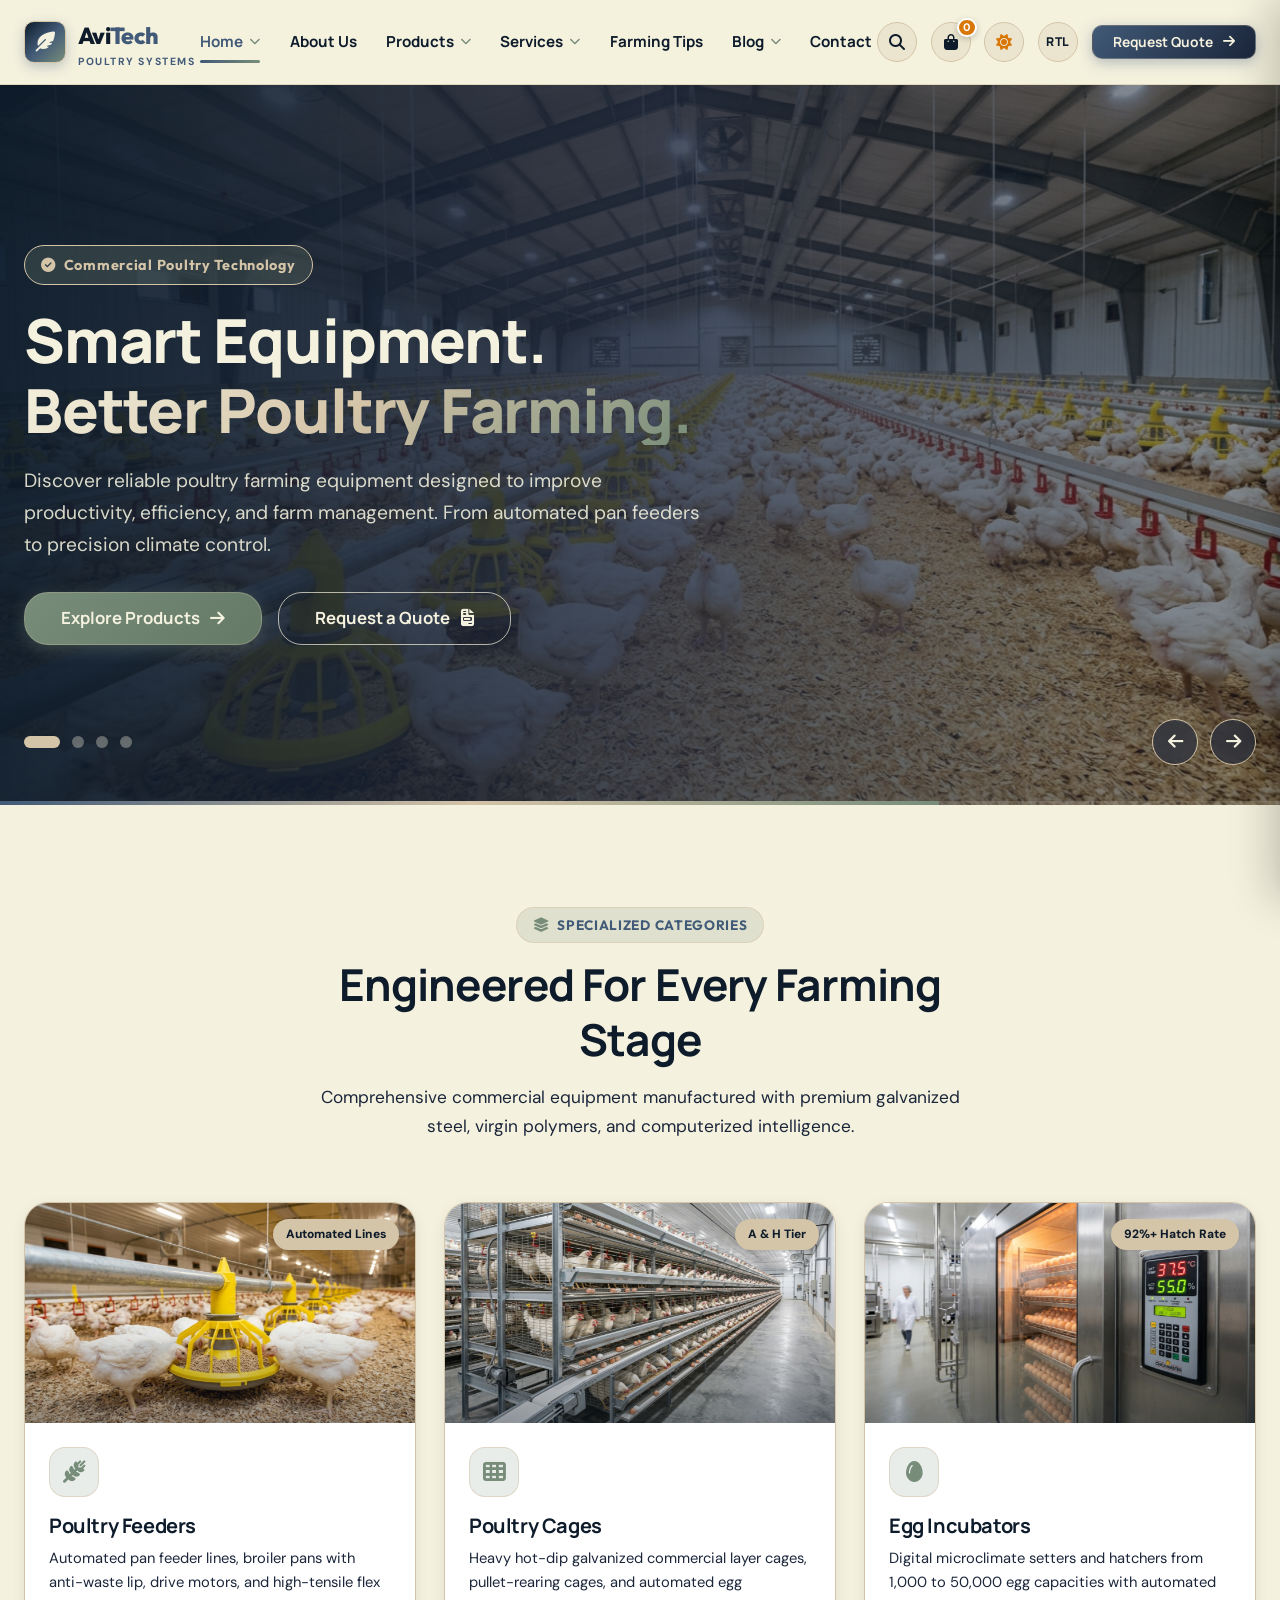
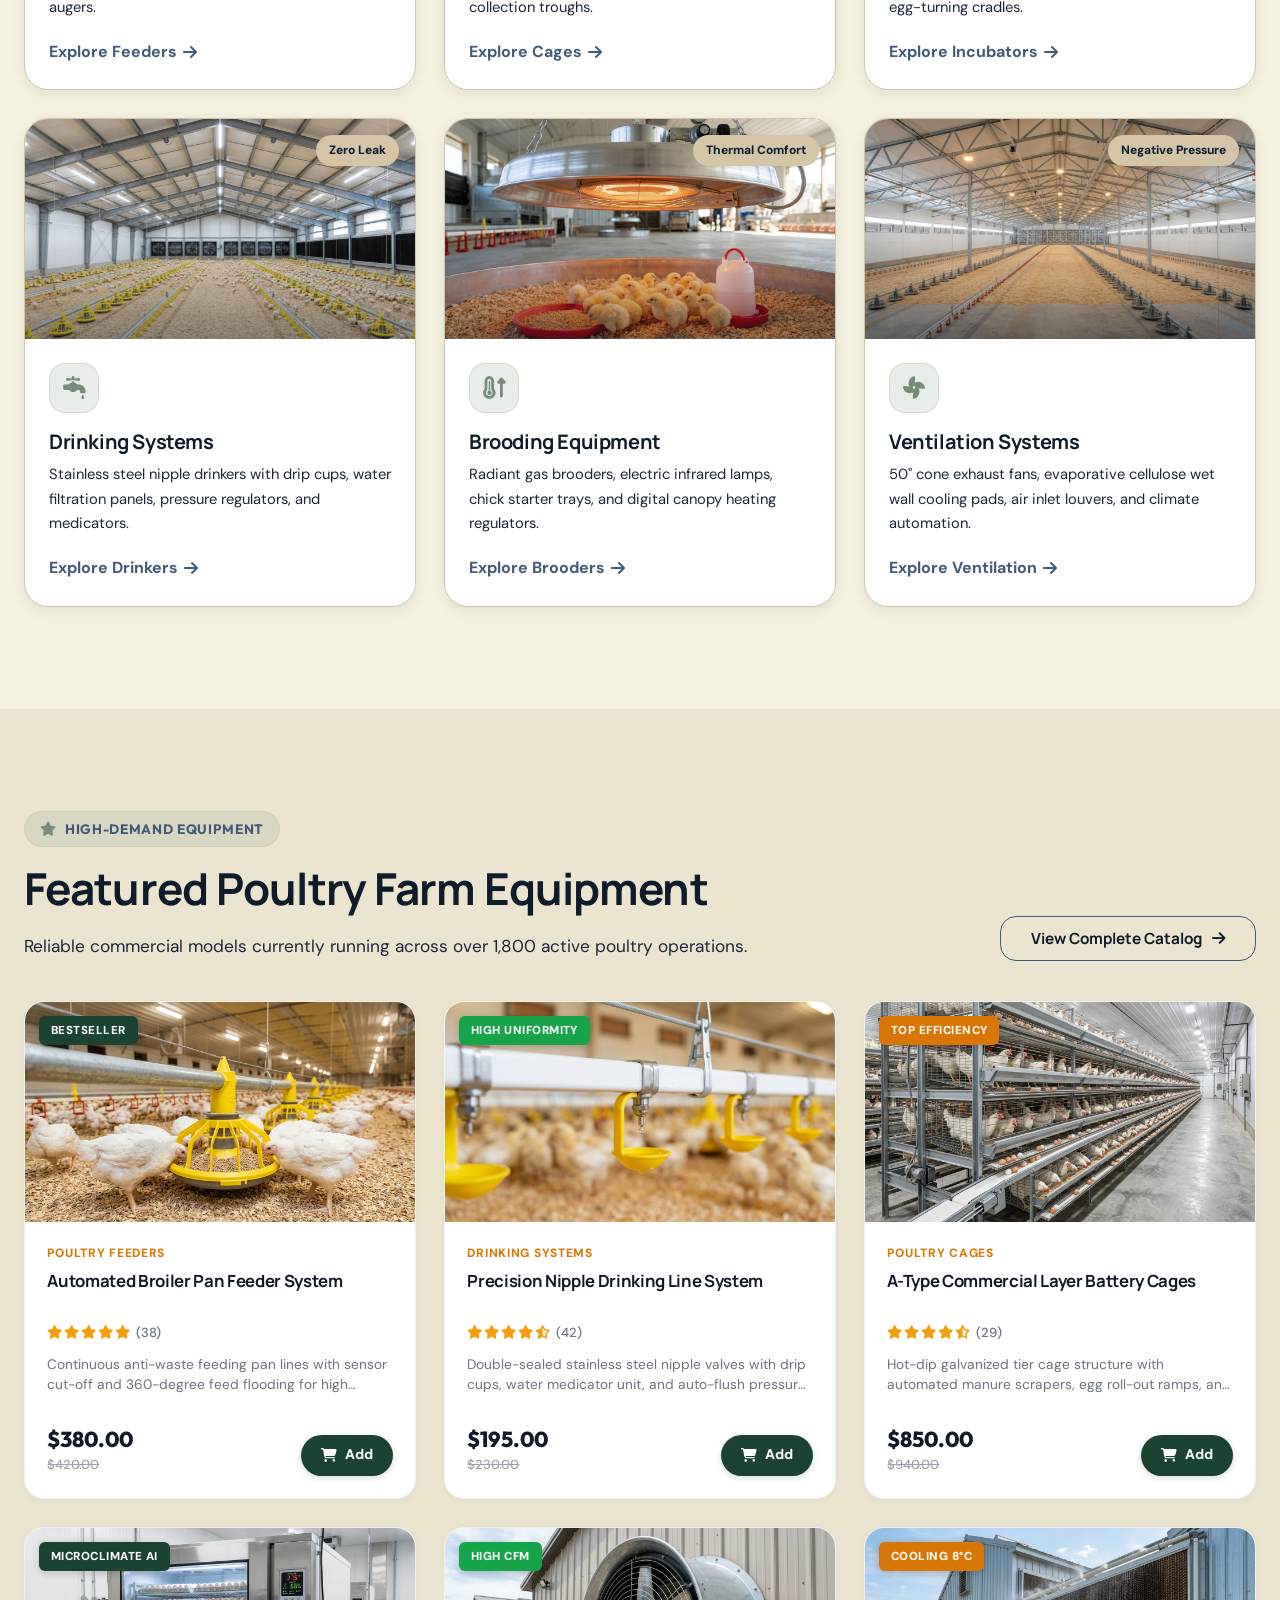
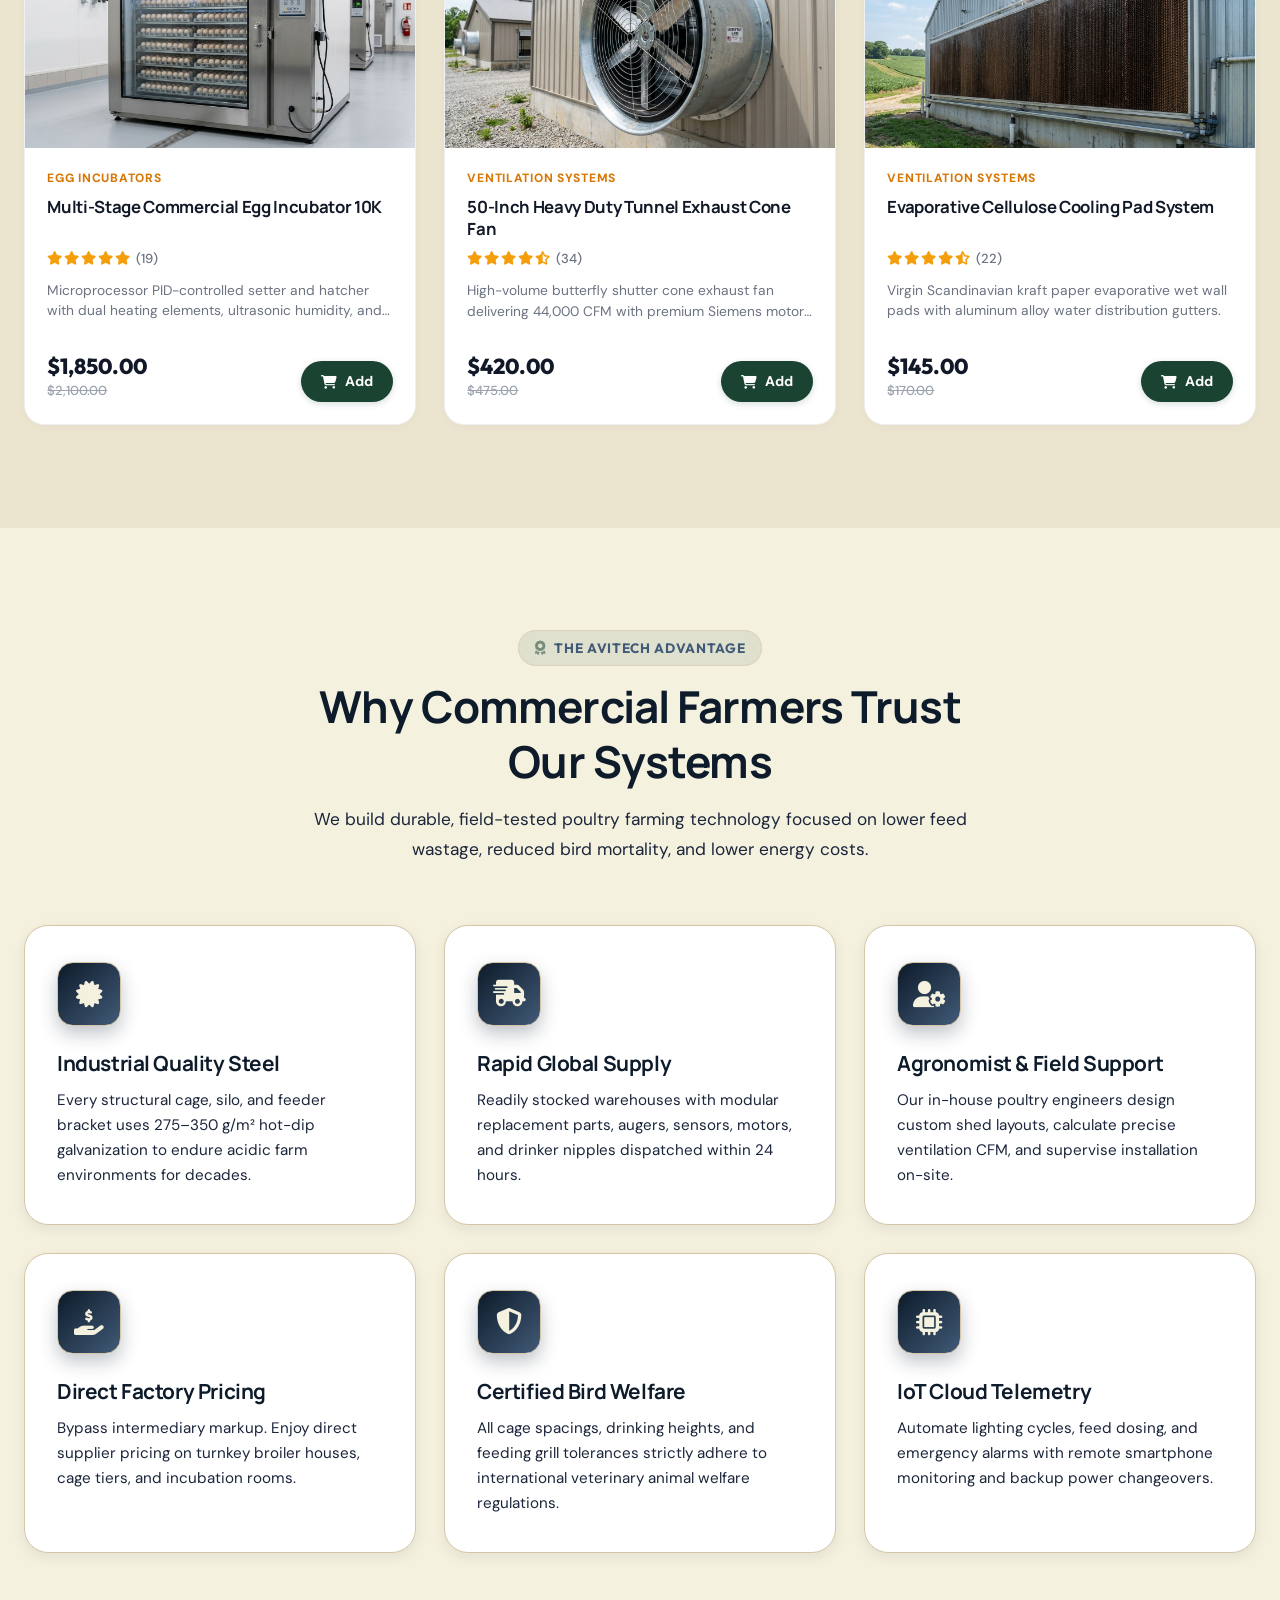
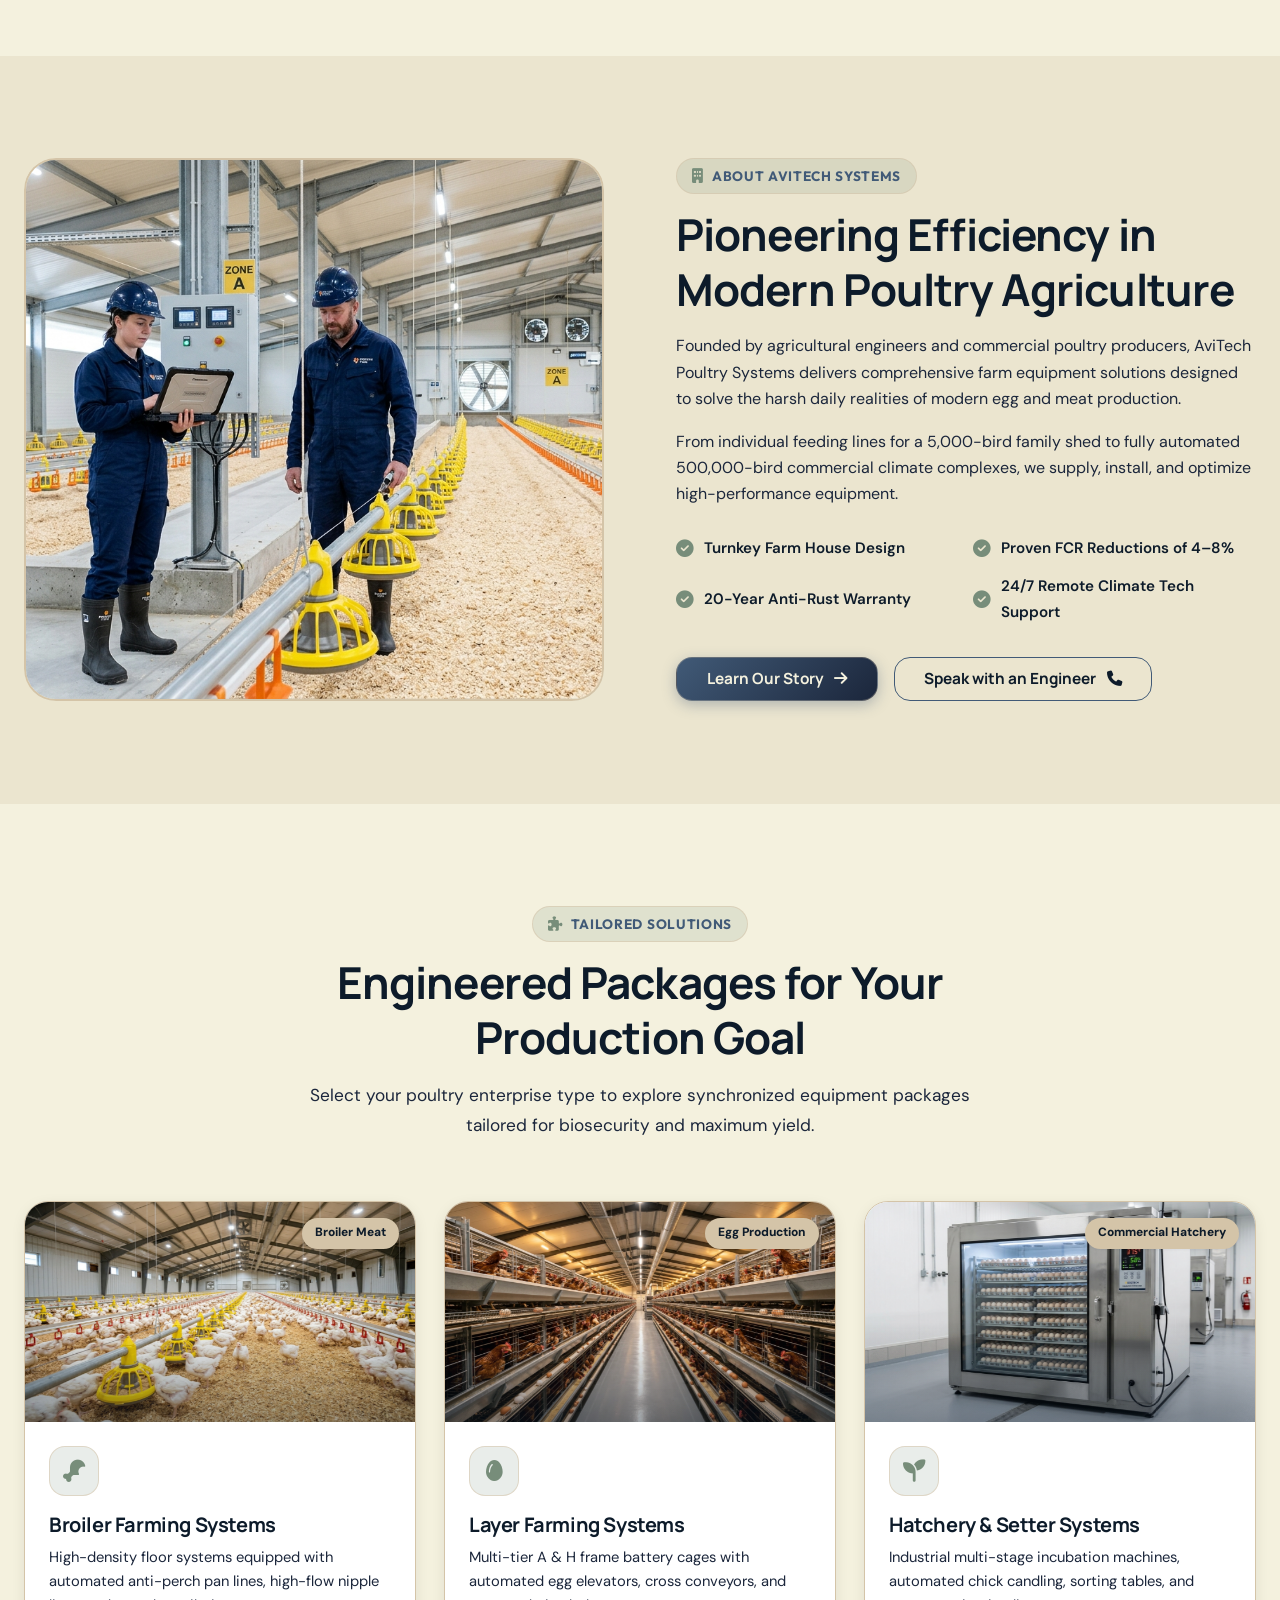
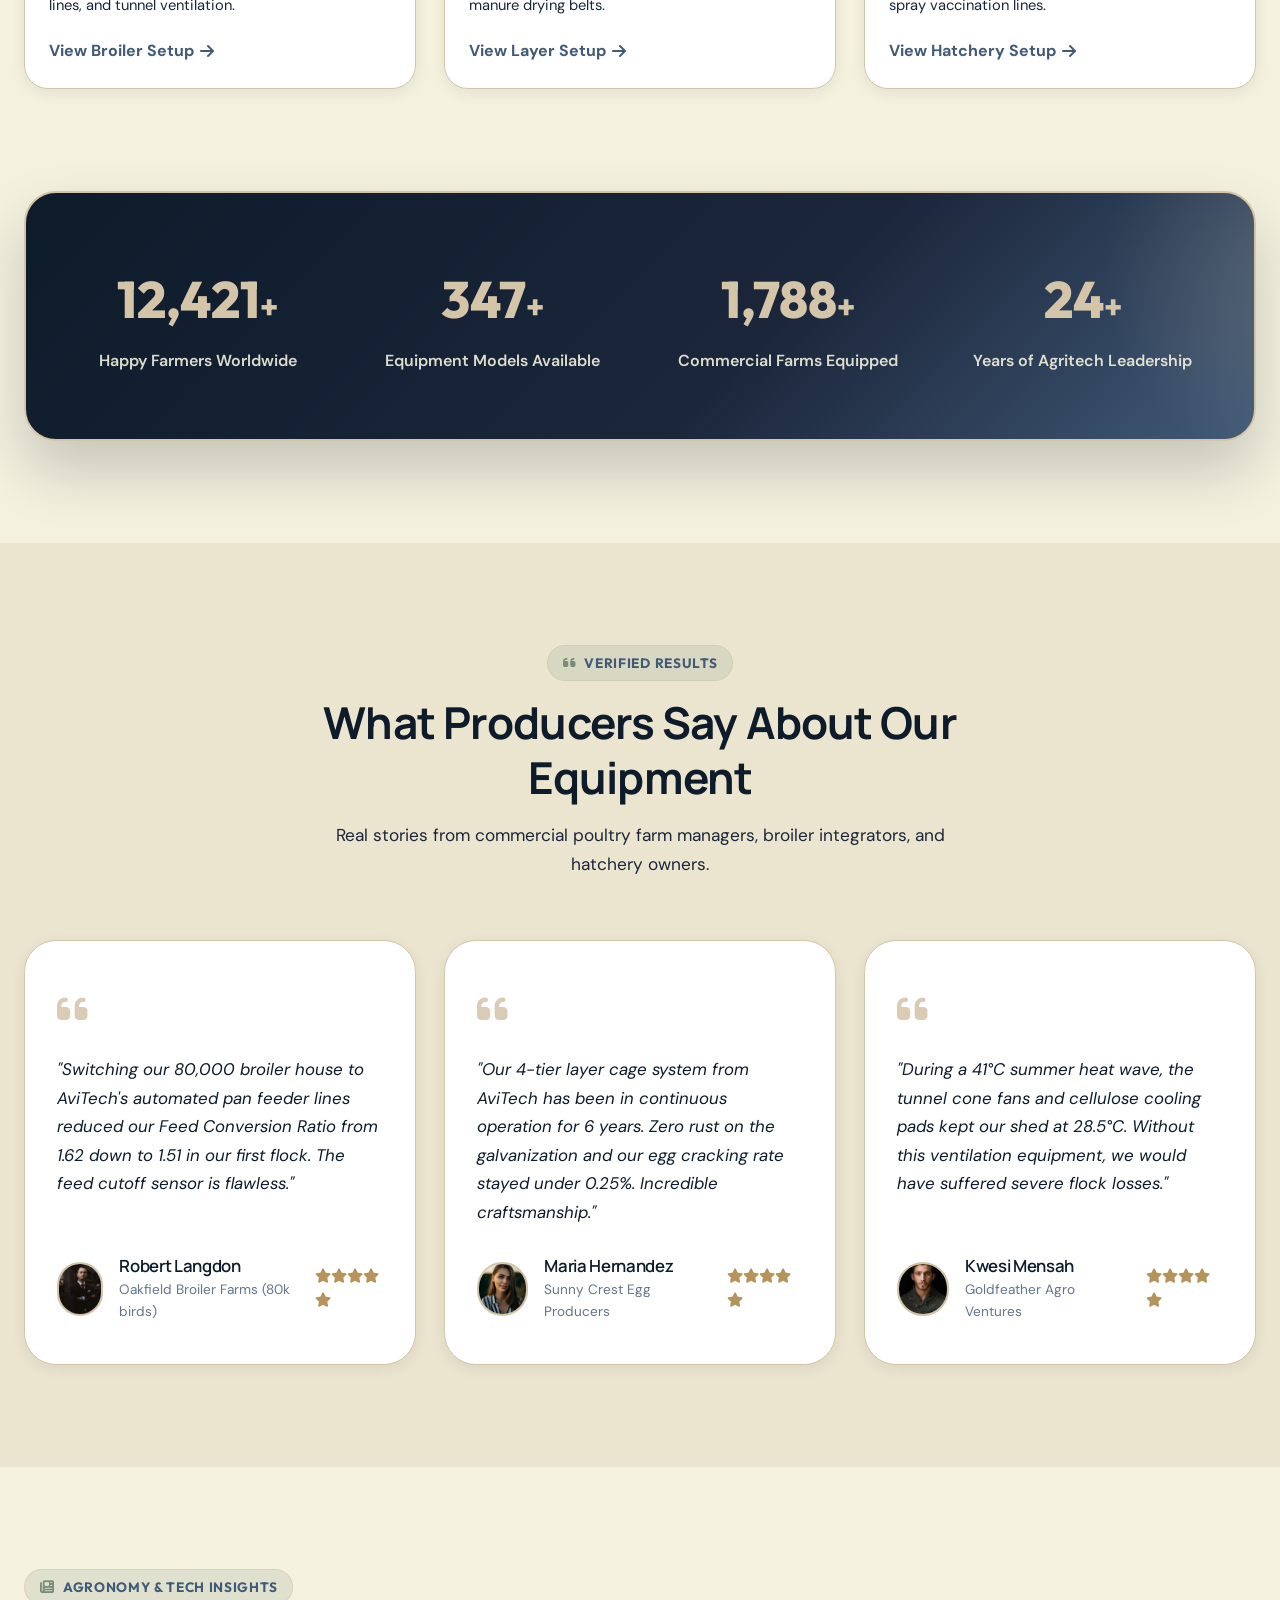
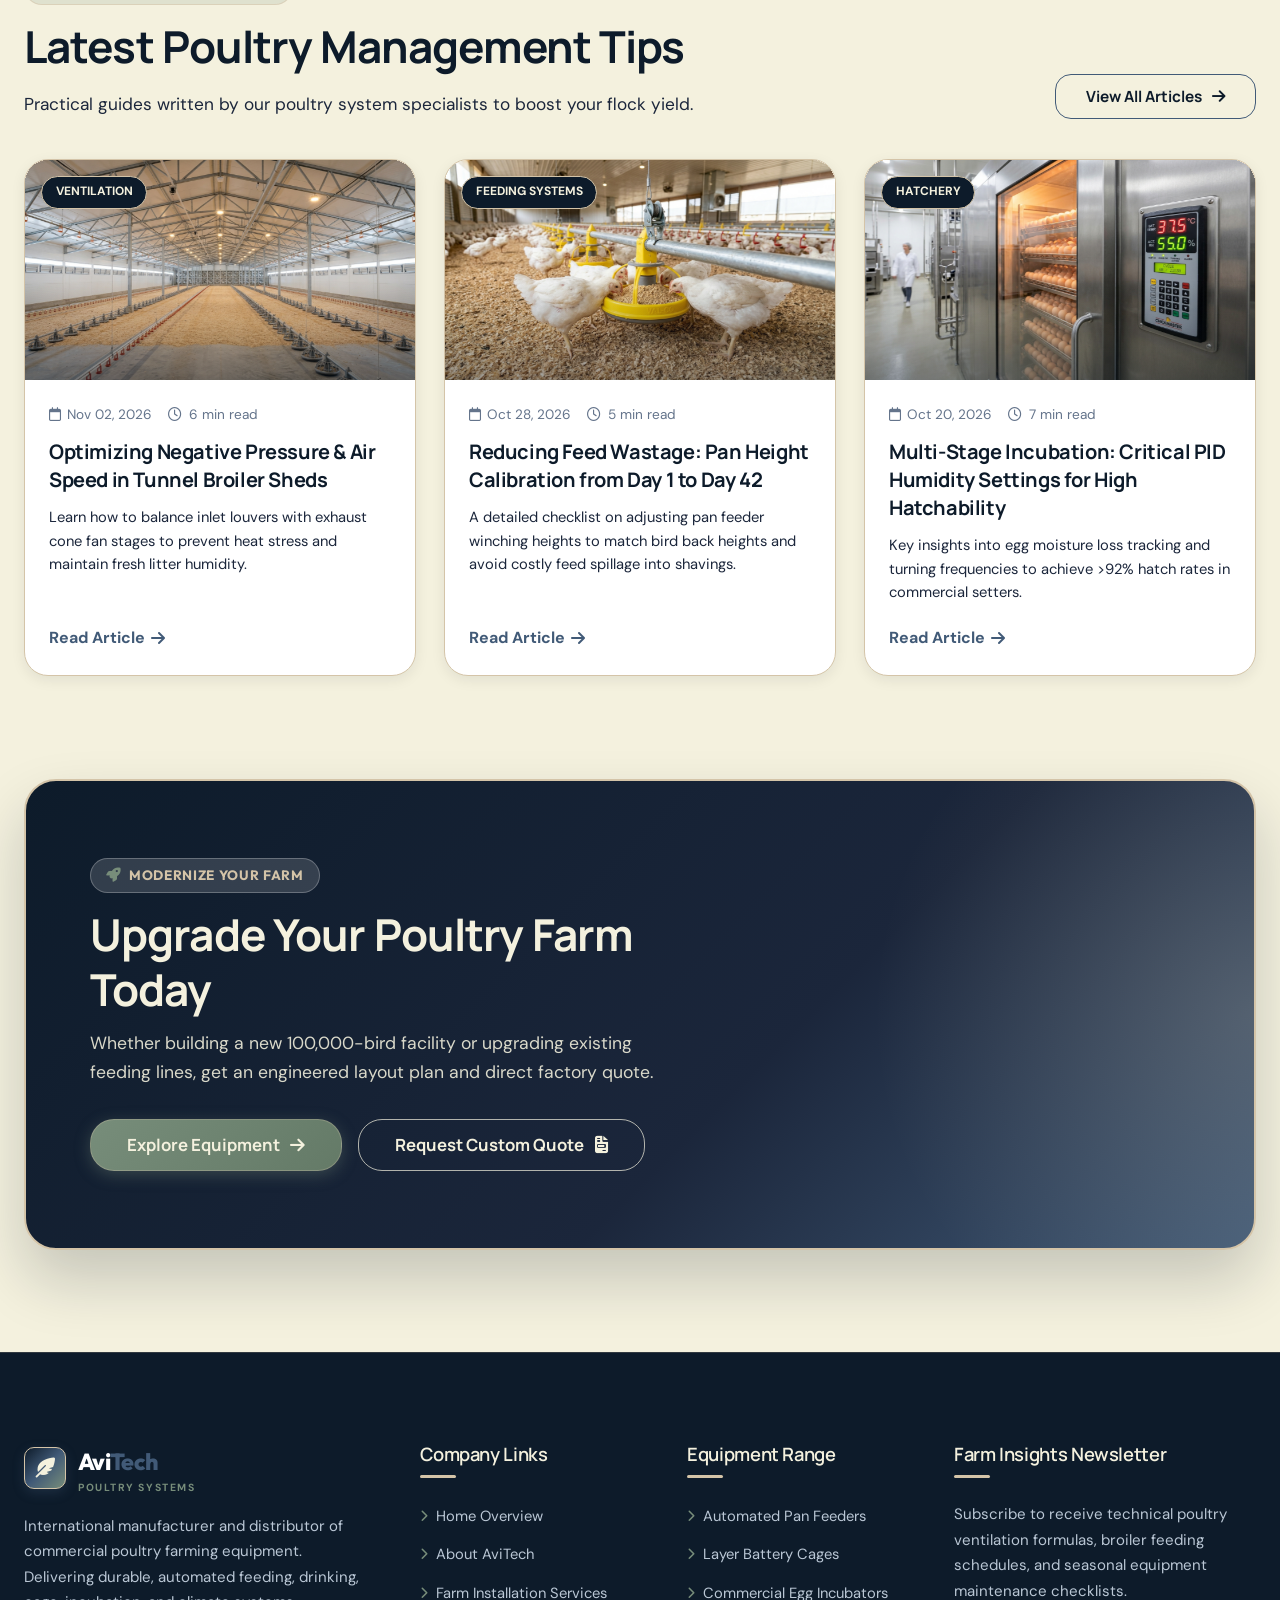
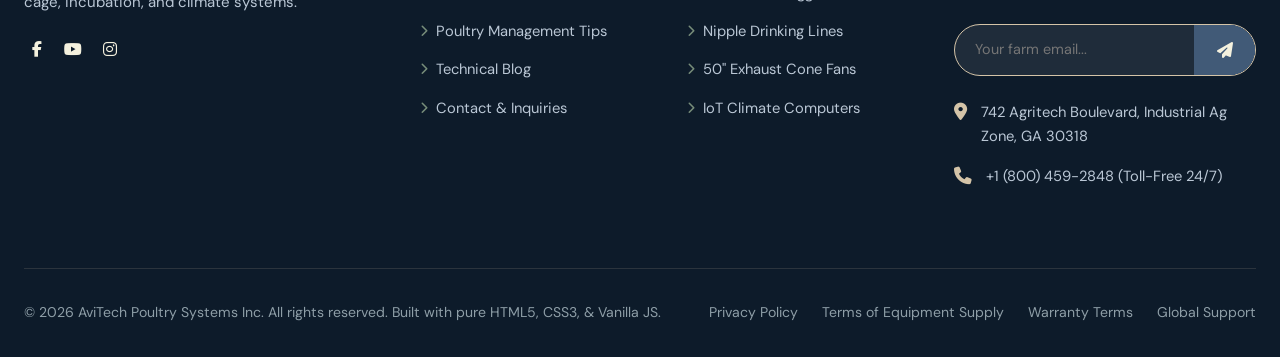
==== commit 216252a1: "feat(blog): implement distinct dynamic articles on blog-details page with custom content, TOC, autho" ====
--- a/index.html
+++ b/index.html
@@ -73,7 +73,7 @@
           <a href="blog.html" class="nav-link">Blog <i class="fa-solid fa-chevron-down"></i></a>
           <div class="dropdown-menu">
             <a href="blog.html" class="dropdown-link"><i class="fa-solid fa-newspaper"></i> Articles & Guides</a>
-            <a href="blog-details.html" class="dropdown-link"><i class="fa-solid fa-book-open"></i> Featured Article</a>
+            <a href="blog-details.html?article=tunnel-ventilation" class="dropdown-link"><i class="fa-solid fa-book-open"></i> Featured Article</a>
           </div>
         </div>
         <div class="nav-item">
@@ -703,12 +703,12 @@
               <span class="blog-meta-item"><i class="fa-regular fa-clock"></i> 6 min read</span>
             </div>
             <h3 class="blog-title">
-              <a href="blog-details.html">Optimizing Negative Pressure & Air Speed in Tunnel Broiler Sheds</a>
+              <a href="blog-details.html?article=tunnel-ventilation">Optimizing Negative Pressure & Air Speed in Tunnel Broiler Sheds</a>
             </h3>
             <p class="blog-snippet">
               Learn how to balance inlet louvers with exhaust cone fan stages to prevent heat stress and maintain fresh litter humidity.
             </p>
-            <a href="blog-details.html" class="btn-text">Read Article <i class="fa-solid fa-arrow-right"></i></a>
+            <a href="blog-details.html?article=tunnel-ventilation" class="btn-text">Read Article <i class="fa-solid fa-arrow-right"></i></a>
           </div>
         </article>
 
@@ -724,12 +724,12 @@
               <span class="blog-meta-item"><i class="fa-regular fa-clock"></i> 5 min read</span>
             </div>
             <h3 class="blog-title">
-              <a href="blog-details.html">Reducing Feed Wastage: Pan Height Calibration from Day 1 to Day 42</a>
+              <a href="blog-details.html?article=feed-wastage">Reducing Feed Wastage: Pan Height Calibration from Day 1 to Day 42</a>
             </h3>
             <p class="blog-snippet">
               A detailed checklist on adjusting pan feeder winching heights to match bird back heights and avoid costly feed spillage into shavings.
             </p>
-            <a href="blog-details.html" class="btn-text">Read Article <i class="fa-solid fa-arrow-right"></i></a>
+            <a href="blog-details.html?article=feed-wastage" class="btn-text">Read Article <i class="fa-solid fa-arrow-right"></i></a>
           </div>
         </article>
 
@@ -745,12 +745,12 @@
               <span class="blog-meta-item"><i class="fa-regular fa-clock"></i> 7 min read</span>
             </div>
             <h3 class="blog-title">
-              <a href="blog-details.html">Multi-Stage Incubation: Critical PID Humidity Settings for High Hatchability</a>
+              <a href="blog-details.html?article=incubation-humidity">Multi-Stage Incubation: Critical PID Humidity Settings for High Hatchability</a>
             </h3>
             <p class="blog-snippet">
               Key insights into egg moisture loss tracking and turning frequencies to achieve >92% hatch rates in commercial setters.
             </p>
-            <a href="blog-details.html" class="btn-text">Read Article <i class="fa-solid fa-arrow-right"></i></a>
+            <a href="blog-details.html?article=incubation-humidity" class="btn-text">Read Article <i class="fa-solid fa-arrow-right"></i></a>
           </div>
         </article>
       </div>
--- a/assets/css/style.css
+++ b/assets/css/style.css
@@ -189,6 +189,27 @@
   background-color: var(--bg-body);
   overflow-x: hidden;
   transition: background-color var(--transition-normal), color var(--transition-normal);
+}
+
+/* Smooth, Flicker-Free RTL / LTR Direction Transition */
+html.is-switching-dir,
+html.is-switching-dir *,
+html.is-switching-dir *::before,
+html.is-switching-dir *::after {
+  transition: none !important;
+  animation-duration: 0.001ms !important;
+}
+
+html.is-switching-dir body {
+  opacity: 0.94 !important;
+  transition: opacity 0.12s ease !important;
+  pointer-events: none !important;
+}
+
+html.is-switching-dir .mobile-drawer,
+html.is-switching-dir .mobile-nav-drawer,
+html.is-switching-dir .cart-drawer {
+  transition: none !important;
 }
 
 body.drawer-open {
@@ -1014,35 +1035,39 @@
 .mobile-drawer {
   position: fixed;
   top: 0;
-  right: -100%;
+  right: 0;
   width: 320px;
   max-width: 85vw;
   height: 100vh;
   background-color: var(--bg-surface);
   border-inline-start: 1px solid var(--border-medium);
   box-shadow: var(--shadow-xl);
-  z-index: 1040;
+  z-index: 2100;
   padding: 2rem 1.5rem;
   display: flex;
   flex-direction: column;
   overflow-y: auto;
-  transition: right var(--transition-normal);
+  transform: translateX(100%);
+  visibility: hidden;
+  transition: transform var(--transition-normal), visibility var(--transition-normal);
+}
+
+.mobile-drawer.active {
+  transform: translateX(0);
+  visibility: visible;
 }
 
 [dir="rtl"] .mobile-drawer {
   right: auto;
-  left: -100%;
+  left: 0;
+  transform: translateX(-100%);
   border-inline-start: none;
   border-inline-end: 1px solid var(--border-medium);
-  transition: left var(--transition-normal);
-}
-
-.mobile-drawer.active {
-  right: 0;
 }
 
 [dir="rtl"] .mobile-drawer.active {
-  left: 0;
+  transform: translateX(0);
+  visibility: visible;
 }
 
 .drawer-overlay {
@@ -2041,8 +2066,158 @@
 }
 
 /* --------------------------------------------------------------------------
-   12. BLOG CARDS & EDITORIAL PREVIEWS
+   12. BLOG & EDITORIAL LAYOUT SYSTEM
    -------------------------------------------------------------------------- */
+.blog-featured-card {
+  background: var(--bg-surface);
+  border: 1px solid var(--border-medium);
+  border-radius: var(--radius-xl);
+  overflow: hidden;
+  margin-bottom: 3.5rem;
+  box-shadow: var(--shadow-md);
+  transition: transform var(--transition-normal), box-shadow var(--transition-normal);
+}
+
+.blog-featured-card:hover {
+  box-shadow: var(--shadow-xl);
+}
+
+.blog-featured-split {
+  align-items: center;
+  gap: 0;
+}
+
+.blog-featured-img-wrap {
+  height: 380px;
+  overflow: hidden;
+}
+
+.blog-featured-img-wrap img {
+  width: 100%;
+  height: 100%;
+  object-fit: cover;
+  transition: transform 0.65s var(--ease-out-expo);
+}
+
+.blog-featured-card:hover .blog-featured-img-wrap img {
+  transform: scale(1.04);
+}
+
+.blog-featured-content {
+  padding: clamp(2rem, 4vw, 3rem);
+}
+
+.blog-featured-title {
+  font-size: clamp(1.4rem, 2.5vw, 2.1rem);
+  margin-bottom: 1rem;
+  line-height: 1.3;
+}
+
+.blog-featured-title a:hover {
+  color: var(--c-slate-blue);
+}
+
+[data-theme="dark"] .blog-featured-title a:hover {
+  color: var(--c-warm-sand);
+}
+
+.blog-featured-desc {
+  font-size: 0.96rem;
+  line-height: 1.7;
+  color: var(--text-secondary);
+  margin-bottom: 1.5rem;
+}
+
+.blog-featured-footer {
+  display: flex;
+  align-items: center;
+  justify-content: space-between;
+  gap: 1rem;
+}
+
+.blog-author-info {
+  display: flex;
+  align-items: center;
+  gap: 0.75rem;
+}
+
+.blog-author-avatar {
+  width: 44px;
+  height: 44px;
+  border-radius: 50%;
+  object-fit: cover;
+  border: 2px solid var(--c-warm-sand);
+}
+
+.blog-author-name {
+  font-size: 0.95rem;
+  margin: 0;
+}
+
+.blog-author-role {
+  font-size: 0.8rem;
+  color: var(--text-muted);
+}
+
+.blog-layout-grid {
+  display: grid;
+  grid-template-columns: 2.2fr 1fr;
+  gap: clamp(2rem, 4vw, 3.5rem);
+  align-items: start;
+}
+
+.blog-details-layout {
+  grid-template-columns: 2.3fr 1fr;
+  gap: clamp(2rem, 5vw, 4rem);
+}
+
+.blog-articles-grid {
+  gap: 1.75rem;
+  scroll-margin-top: 100px;
+}
+
+.blog-sidebar {
+  display: flex;
+  flex-direction: column;
+  gap: 2rem;
+}
+
+.blog-widget {
+  background: var(--bg-surface);
+  padding: 1.75rem;
+  border-radius: var(--radius-lg);
+  border: 1px solid var(--border-light);
+  box-shadow: var(--shadow-xs);
+}
+
+.article-cover-wrap {
+  border-radius: var(--radius-xl);
+  overflow: hidden;
+  height: 420px;
+  margin-bottom: 2.5rem;
+  box-shadow: var(--shadow-md);
+}
+
+.article-cover-wrap img {
+  width: 100%;
+  height: 100%;
+  object-fit: cover;
+}
+
+.article-toc {
+  background: var(--bg-surface-secondary);
+  border: 1px solid var(--border-light);
+  border-radius: var(--radius-lg);
+  padding: 1.5rem 2rem;
+  margin-bottom: 2.5rem;
+}
+
+.article-main-content {
+  font-size: 1.05rem;
+  line-height: 1.8;
+  color: var(--text-main);
+}
+
 .blog-card {
   background-color: var(--bg-surface);
   border: 1px solid var(--border-medium);
--- a/assets/css/animations.css
+++ b/assets/css/animations.css
@@ -257,13 +257,13 @@
   will-change: opacity, transform;
 }
 
-[dir="rtl"] .reveal-left {
+[dir="rtl"] .reveal-left:not(.active) {
   transform: translateX(35px) translateZ(0);
 }
 
 .reveal-left.active {
   opacity: 1;
-  transform: translateX(0) translateZ(0);
+  transform: translateZ(0) !important;
 }
 
 .reveal-right {
@@ -274,13 +274,23 @@
   will-change: opacity, transform;
 }
 
-[dir="rtl"] .reveal-right {
+[dir="rtl"] .reveal-right:not(.active) {
   transform: translateX(-35px) translateZ(0);
 }
 
 .reveal-right.active {
   opacity: 1;
-  transform: translateX(0) translateZ(0);
+  transform: translateZ(0) !important;
+}
+
+.reveal.active,
+.reveal-up.active,
+.reveal-down.active,
+.reveal-left.active,
+.reveal-right.active,
+.reveal-zoom.active {
+  opacity: 1 !important;
+  transform: translateZ(0) !important;
 }
 
 /* Mobile-adapted scroll reveal: softens horizontal shifts into vertical rises to prevent mobile overflow */
@@ -490,25 +500,25 @@
    -------------------------------------------------------------------------- */
 @media (max-width: 768px) {
   /* Reduce travel distance on mobile to eliminate any risk of overflow */
-  .reveal,
-  .reveal-up,
-  .reveal-down {
+  .reveal:not(.active),
+  .reveal-up:not(.active),
+  .reveal-down:not(.active) {
     transform: translateY(20px) translateZ(0);
   }
 
-  .reveal-left {
+  .reveal-left:not(.active) {
     transform: translateX(-20px) translateZ(0);
   }
 
-  [dir="rtl"] .reveal-left {
+  [dir="rtl"] .reveal-left:not(.active) {
     transform: translateX(20px) translateZ(0);
   }
 
-  .reveal-right {
+  .reveal-right:not(.active) {
     transform: translateX(20px) translateZ(0);
   }
 
-  [dir="rtl"] .reveal-right {
+  [dir="rtl"] .reveal-right:not(.active) {
     transform: translateX(-20px) translateZ(0);
   }
 
--- a/assets/css/responsive.css
+++ b/assets/css/responsive.css
@@ -161,7 +161,9 @@
   .header-actions .d-lg-inline-flex,
   .nav-actions .btn,
   .header-actions .btn,
-  .header-actions [data-open-quote] {
+  .header-actions [data-open-quote],
+  .header-actions .rtl-toggle-btn,
+  .nav-actions .rtl-toggle-btn {
     display: none !important;
   }
 
@@ -194,7 +196,9 @@
   .header-actions .d-lg-inline-flex,
   .nav-actions .btn,
   .header-actions .btn,
-  .header-actions [data-open-quote] {
+  .header-actions [data-open-quote],
+  .header-actions .rtl-toggle-btn,
+  .nav-actions .rtl-toggle-btn {
     display: none !important;
   }
   
@@ -211,6 +215,12 @@
   .catalog-layout,
   .bovi-catalog-layout {
     grid-template-columns: 1fr;
+  }
+
+  .blog-layout-grid,
+  .blog-details-layout {
+    grid-template-columns: 1fr !important;
+    gap: 2.5rem !important;
   }
   
   .catalog-sidebar,
@@ -242,6 +252,13 @@
 @media (max-width: 767px) {
   :root {
     --header-height: 64px;
+  }
+
+  /* Inspect Mode / Mobile Navigation Bar: Hide RTL/LTR button from top bar */
+  .header-actions .rtl-toggle-btn,
+  .nav-actions .rtl-toggle-btn,
+  .control-btn.rtl-toggle-btn {
+    display: none !important;
   }
 
   html,
@@ -468,13 +485,130 @@
     justify-content: center !important;
   }
 
-  .service-card,
+  .service-card {
+    padding: 1.35rem !important;
+  }
+
+  /* Blog & Editorial Alignment in Inspect / Mobile Mode */
+  .blog-layout-grid,
+  .blog-details-layout {
+    grid-template-columns: 1fr !important;
+    gap: 2.25rem !important;
+  }
+
+  .blog-articles-grid,
+  #blog-articles-grid {
+    grid-template-columns: 1fr !important;
+    gap: 1.35rem !important;
+  }
+
+  .blog-featured-card {
+    margin-bottom: 2.25rem !important;
+    border-radius: var(--radius-lg, 16px) !important;
+  }
+
+  .blog-featured-split {
+    grid-template-columns: 1fr !important;
+  }
+
+  .blog-featured-img-wrap {
+    height: 220px !important;
+    width: 100% !important;
+  }
+
+  .blog-featured-content {
+    padding: 1.35rem 1.15rem !important;
+  }
+
+  .blog-featured-title {
+    font-size: clamp(1.2rem, 4.5vw, 1.5rem) !important;
+    line-height: 1.3 !important;
+    margin-bottom: 0.65rem !important;
+  }
+
+  .blog-featured-desc {
+    font-size: 0.88rem !important;
+    line-height: 1.6 !important;
+    margin-bottom: 1.25rem !important;
+  }
+
+  .blog-featured-footer {
+    flex-direction: column !important;
+    align-items: stretch !important;
+    gap: 1rem !important;
+  }
+
+  .blog-featured-footer .btn {
+    width: 100% !important;
+    min-height: 44px !important;
+    justify-content: center !important;
+  }
+
   .blog-card {
-    padding: 1.35rem !important;
-  }
-
-  .blog-card-thumb {
-    height: 200px !important;
+    width: 100% !important;
+    max-width: 100% !important;
+    padding: 0 !important;
+    border-radius: var(--radius-md, 12px) !important;
+    overflow: hidden !important;
+  }
+
+  .blog-img-box {
+    height: 190px !important;
+    width: 100% !important;
+  }
+
+  .blog-body {
+    padding: 1.25rem 1.15rem !important;
+  }
+
+  .blog-title {
+    font-size: 1.12rem !important;
+    line-height: 1.35 !important;
+    margin-bottom: 0.5rem !important;
+  }
+
+  .blog-snippet {
+    font-size: 0.88rem !important;
+    line-height: 1.55 !important;
+    margin-bottom: 1rem !important;
+  }
+
+  .blog-sidebar {
+    gap: 1.35rem !important;
+    width: 100% !important;
+  }
+
+  .blog-widget {
+    padding: 1.25rem !important;
+    border-radius: var(--radius-md, 12px) !important;
+  }
+
+  .blog-pagination {
+    margin-top: 2rem !important;
+    gap: 0.4rem !important;
+  }
+
+  .blog-page-btn {
+    width: 38px !important;
+    height: 38px !important;
+    font-size: 0.85rem !important;
+  }
+
+  /* Single Article Details on Mobile */
+  .article-cover-wrap {
+    height: 220px !important;
+    margin-bottom: 1.5rem !important;
+    border-radius: var(--radius-lg, 16px) !important;
+  }
+
+  .article-toc {
+    padding: 1.25rem 1rem !important;
+    margin-bottom: 1.5rem !important;
+  }
+
+  .article-callout {
+    padding: 1.25rem 1rem !important;
+    margin-block: 1.5rem !important;
   }
 
   /* Testimonials Single-Card Mobile Snap Slider */
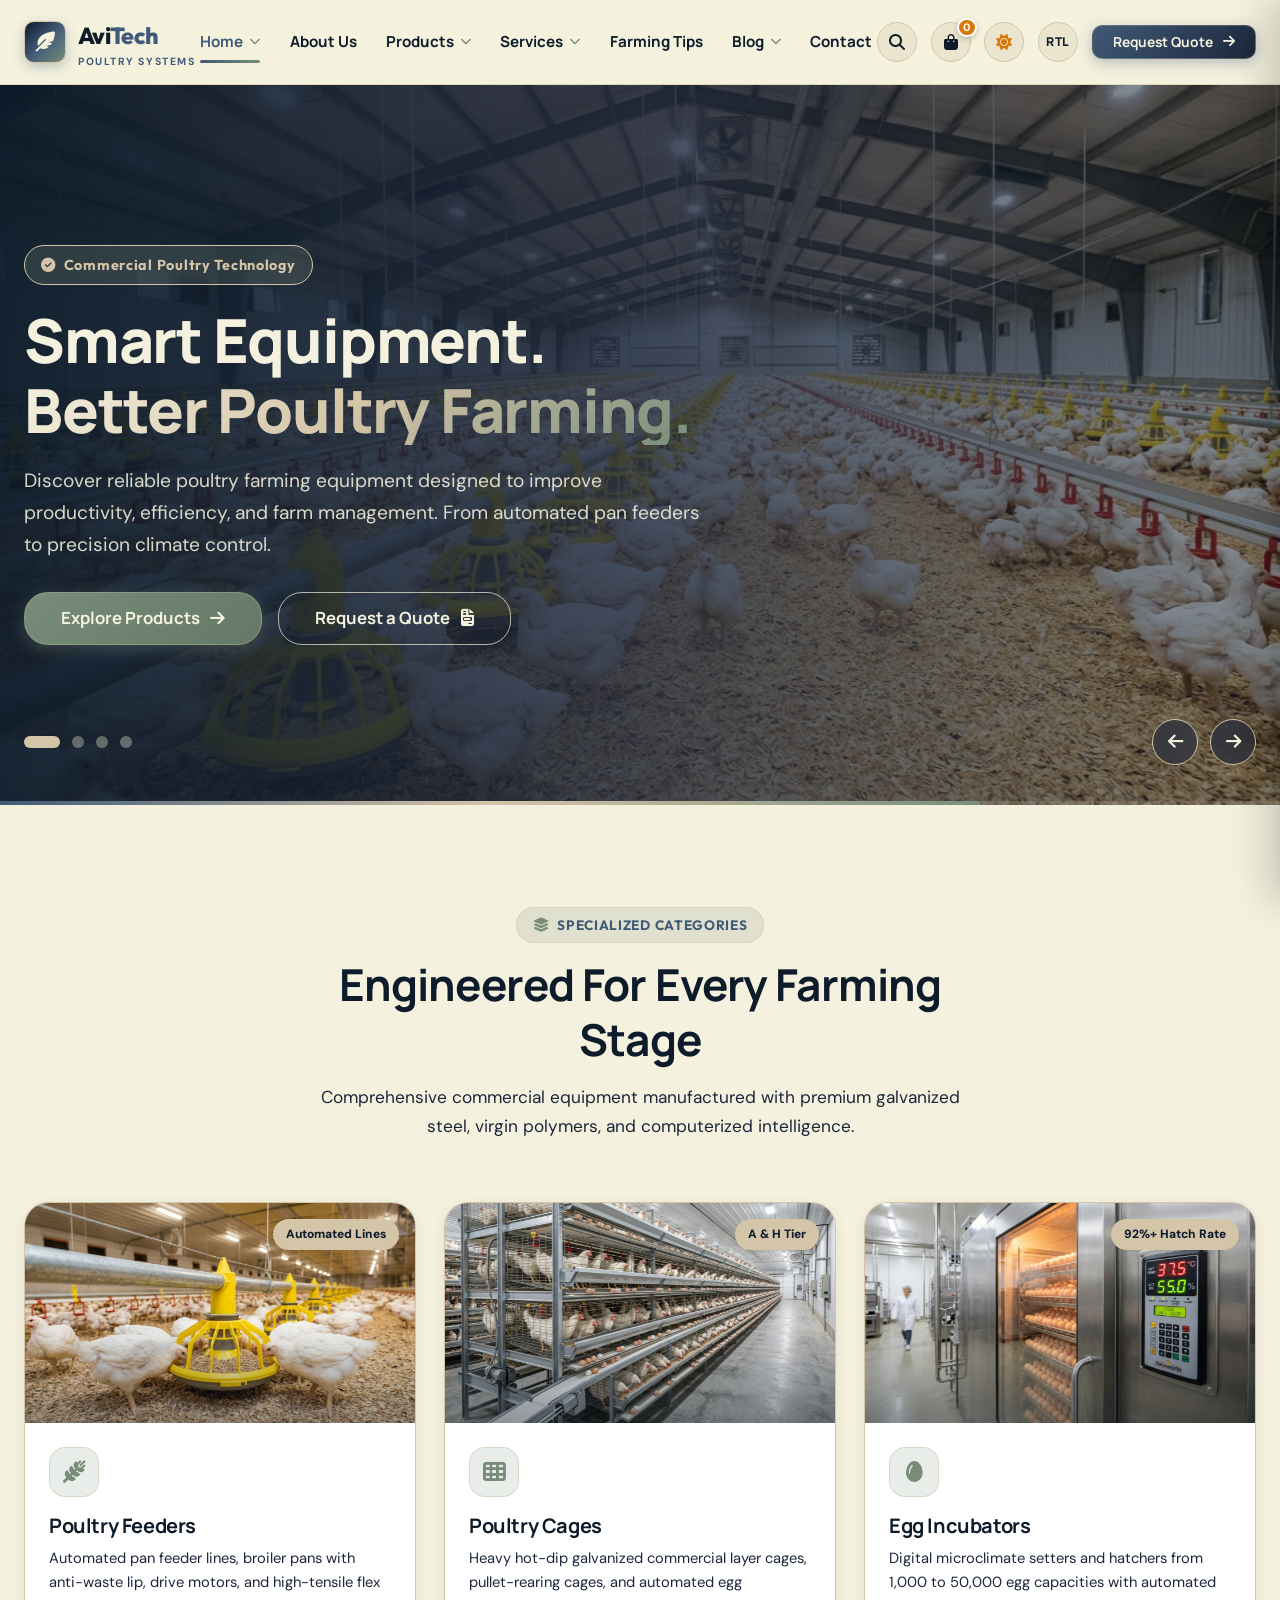
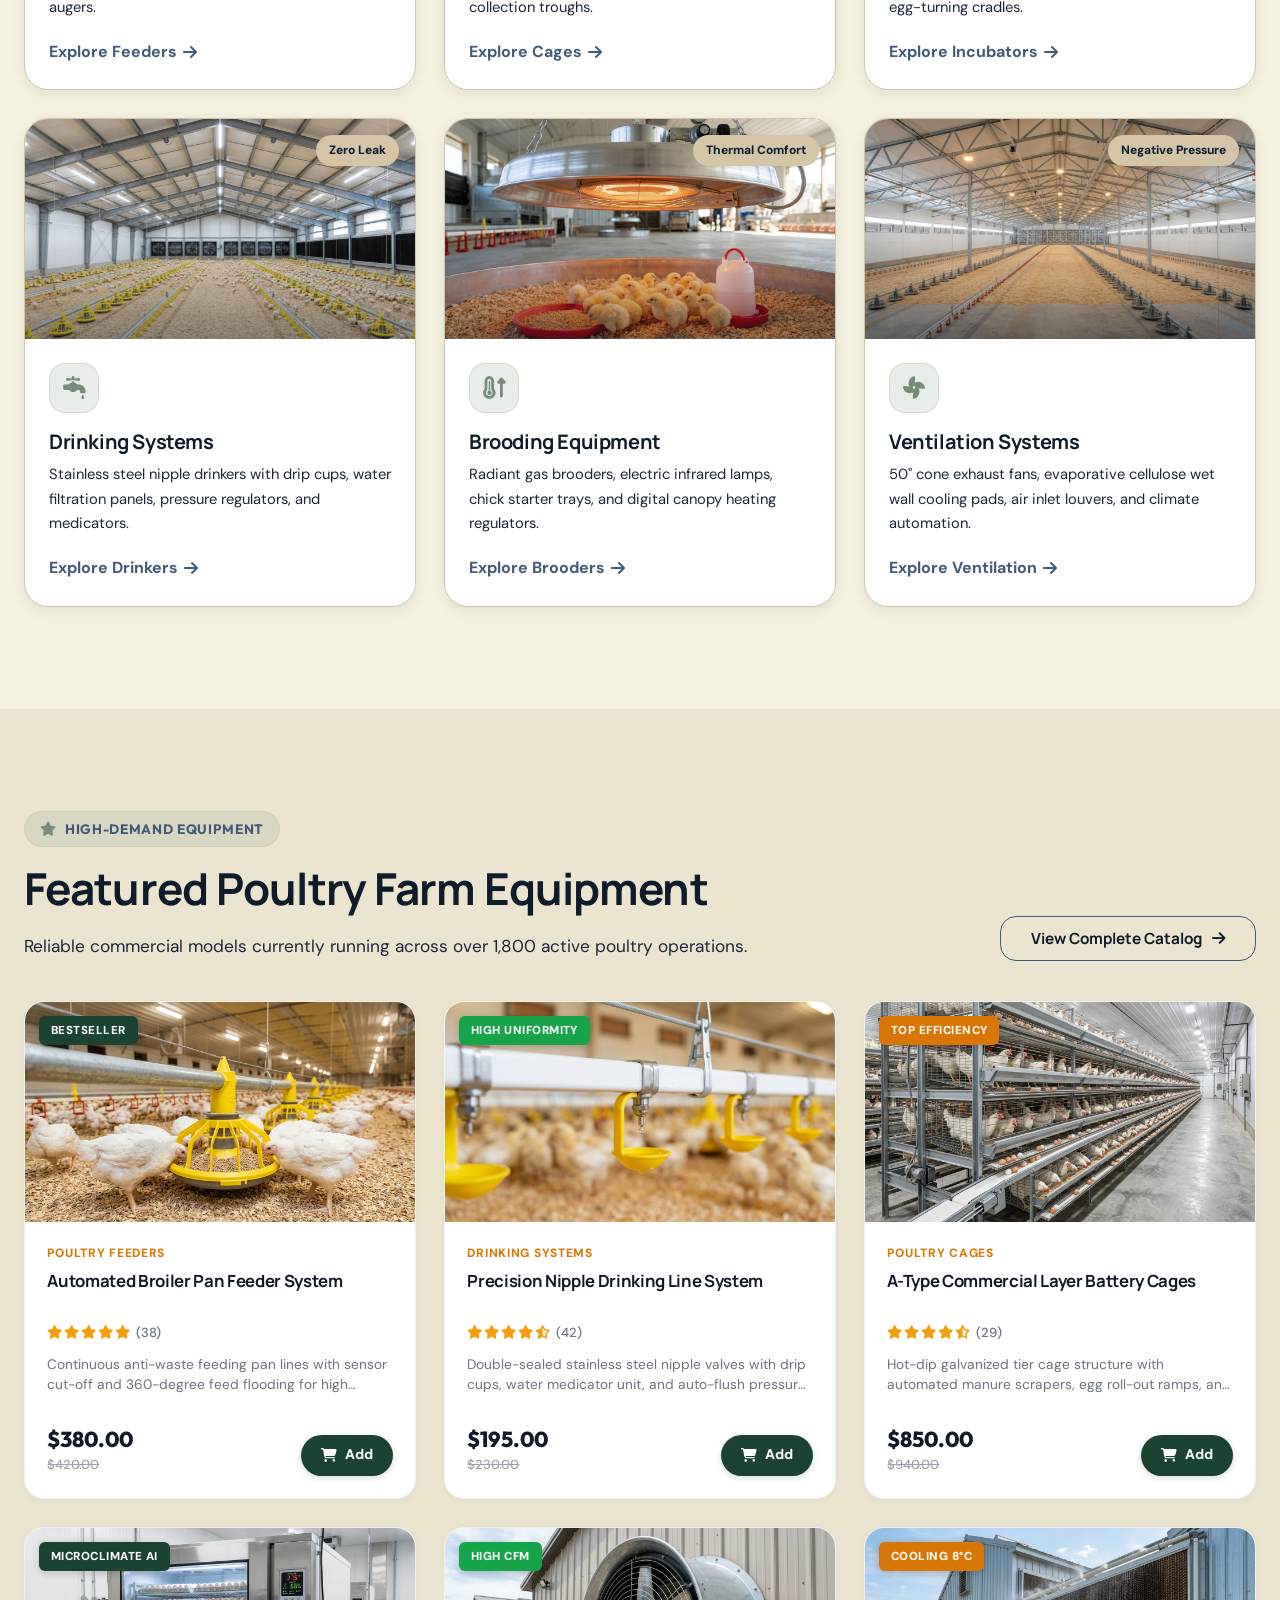
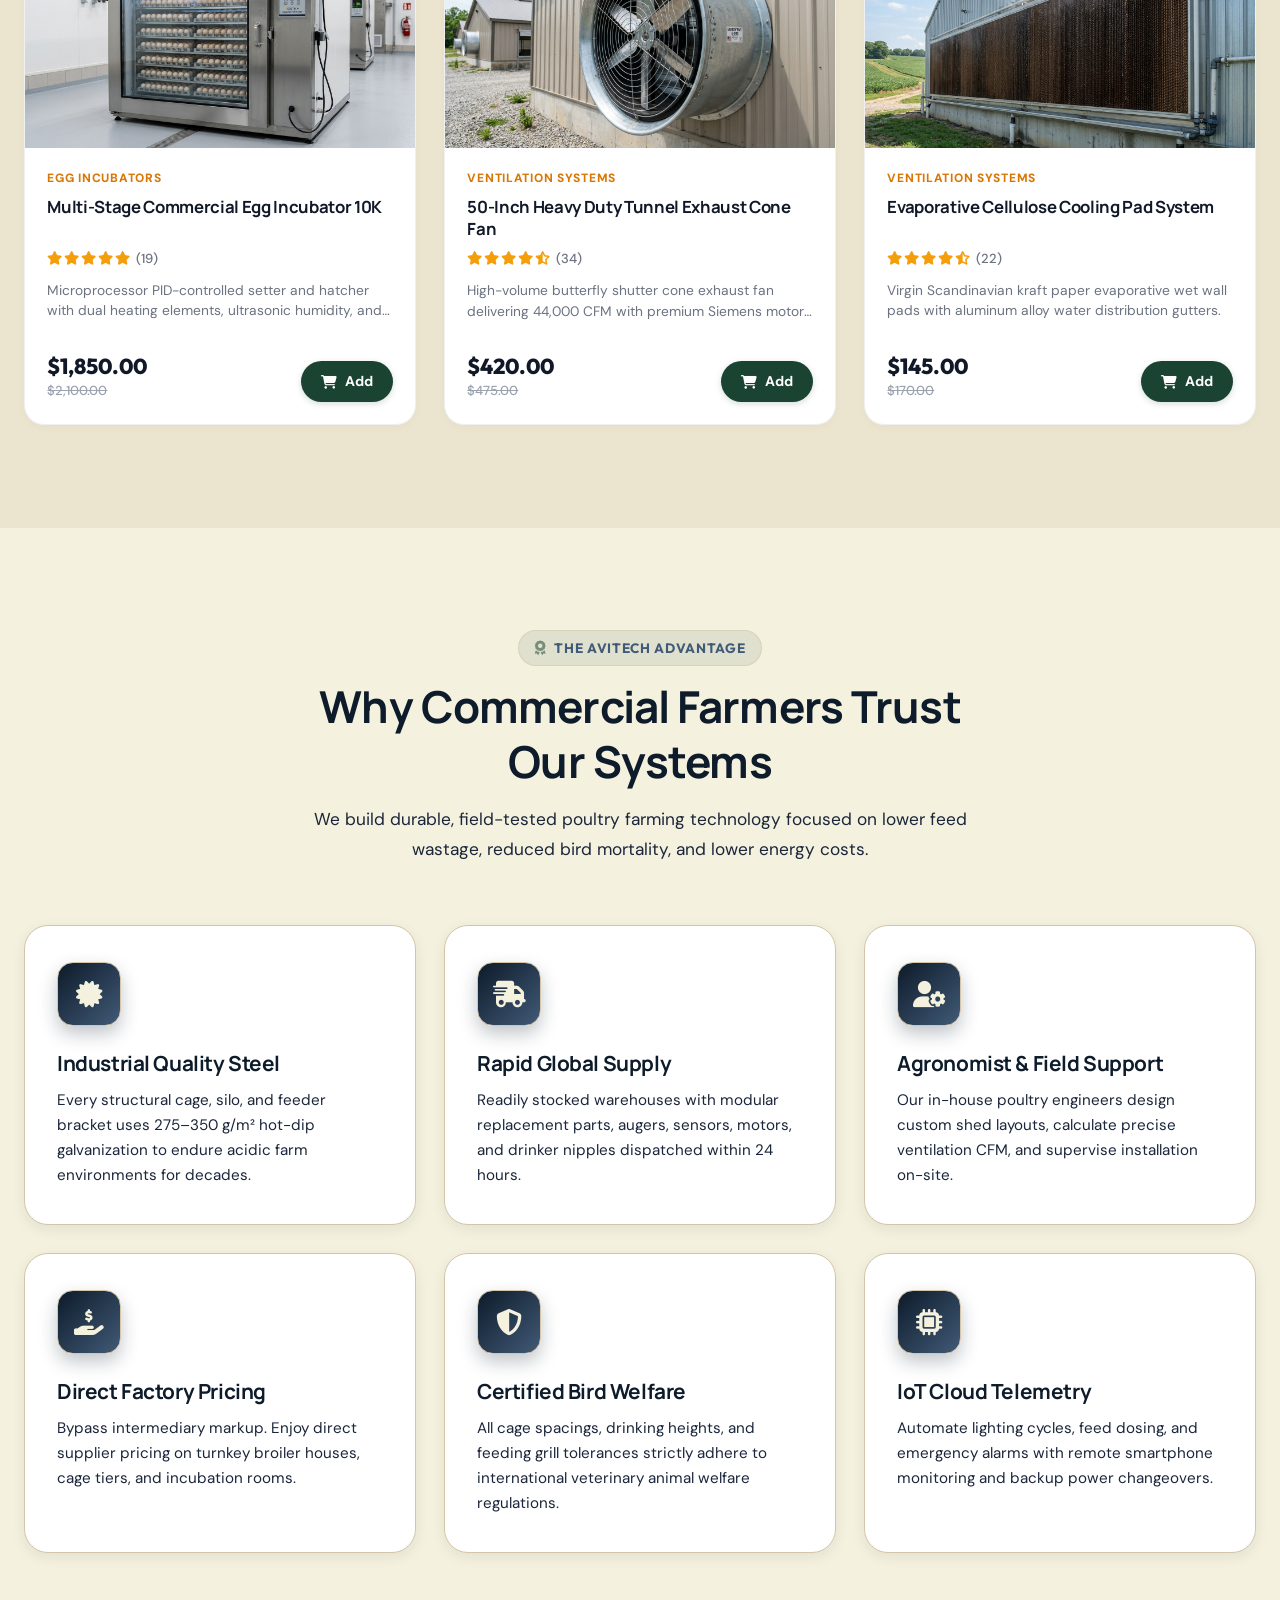
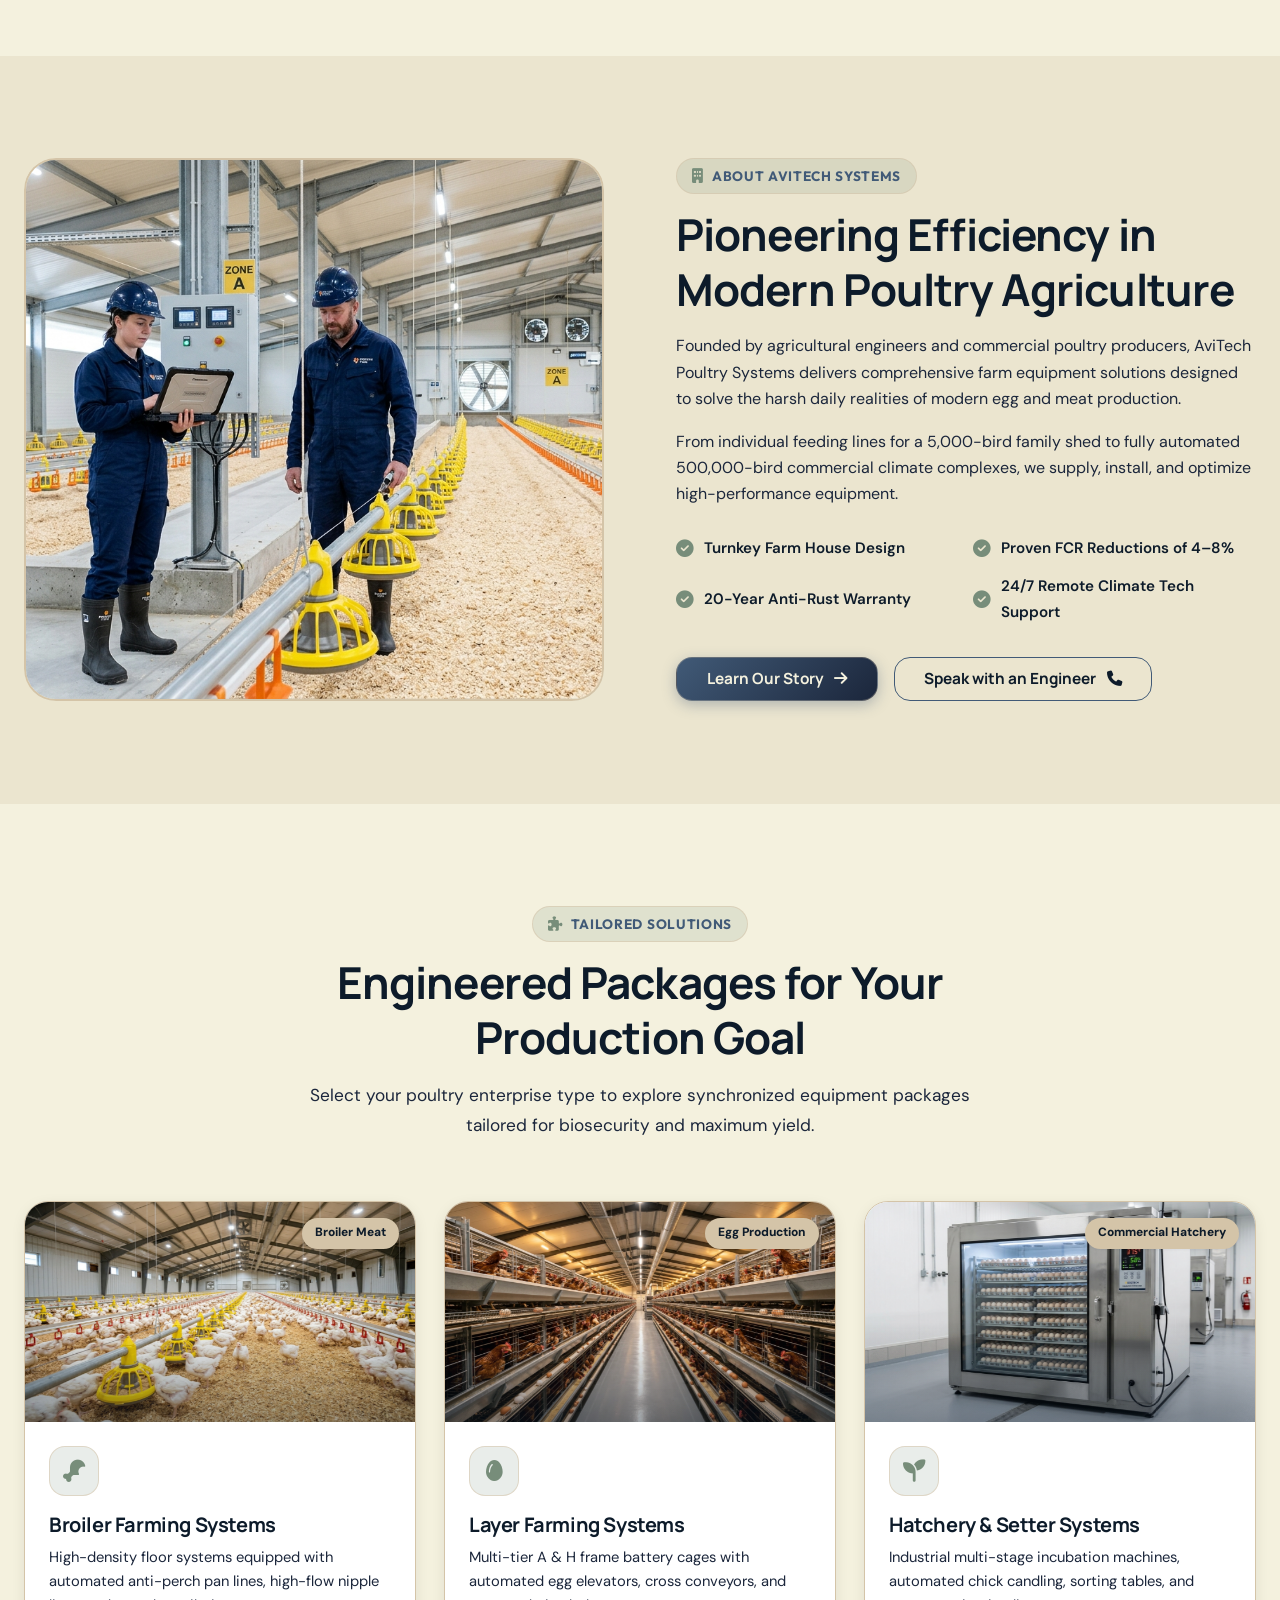
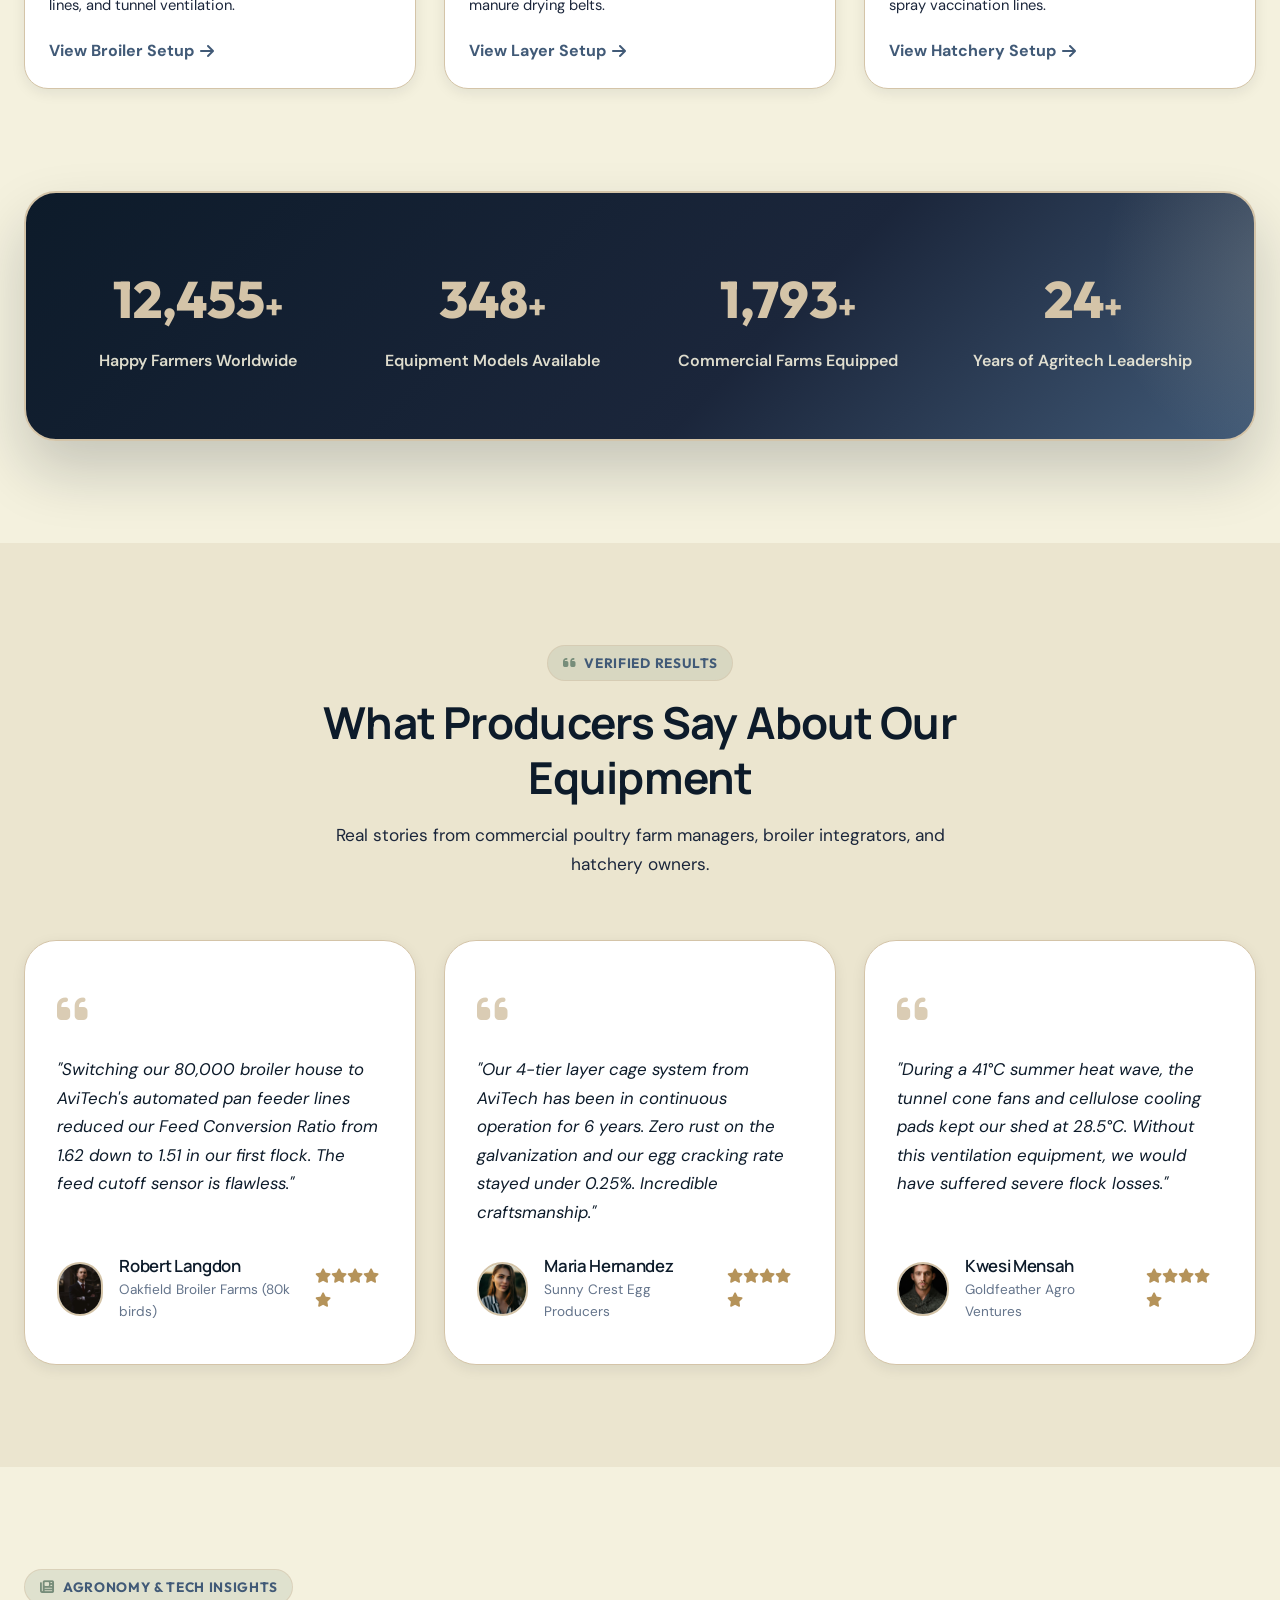
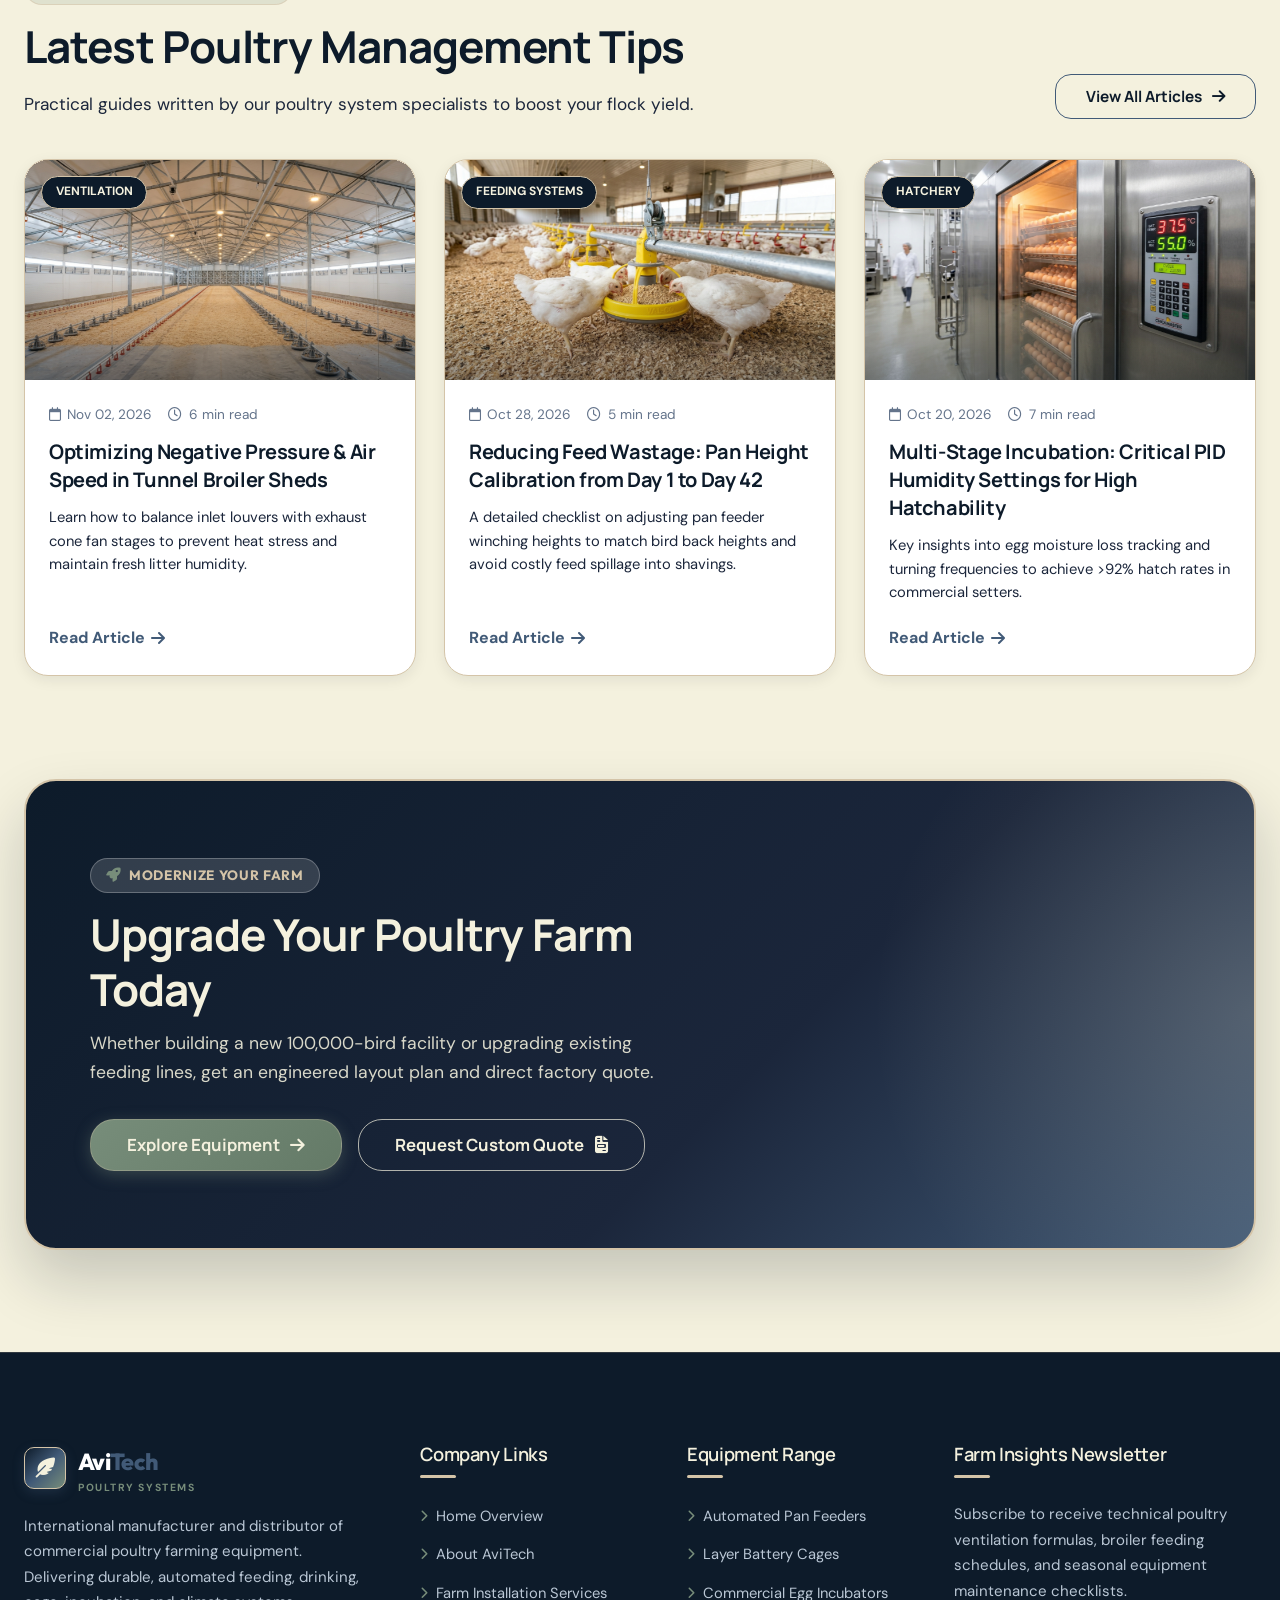
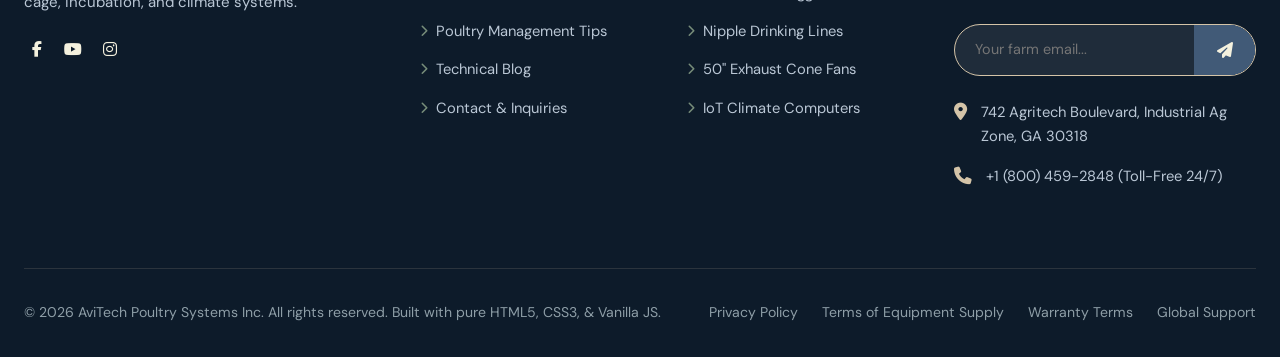
==== commit a5f9d25d: "feat(branding): add high-res multi-platform favicon suite and site webmanifest across all pages" ====
--- a/index.html
+++ b/index.html
@@ -10,6 +10,15 @@
   <meta property="og:title" content="AviTech Poultry Systems | Smart Commercial Poultry Equipment">
   <meta property="og:description" content="High-yield automated poultry equipment engineered for broiler, layer, and hatchery operations worldwide.">
   <meta property="og:type" content="website">
+
+  <!-- Favicon & App Icons -->
+  <link rel="icon" type="image/svg+xml" href="assets/images/favicon.svg">
+  <link rel="icon" type="image/png" sizes="32x32" href="assets/images/favicon-32x32.png">
+  <link rel="icon" type="image/png" sizes="16x16" href="assets/images/favicon-16x16.png">
+  <link rel="apple-touch-icon" sizes="180x180" href="assets/images/apple-touch-icon.png">
+  <link rel="shortcut icon" href="favicon.ico">
+  <link rel="manifest" href="site.webmanifest">
+  <meta name="theme-color" content="#0D1B2A">
 
   <!-- Google Fonts -->
   <link rel="preconnect" href="https://fonts.googleapis.com">
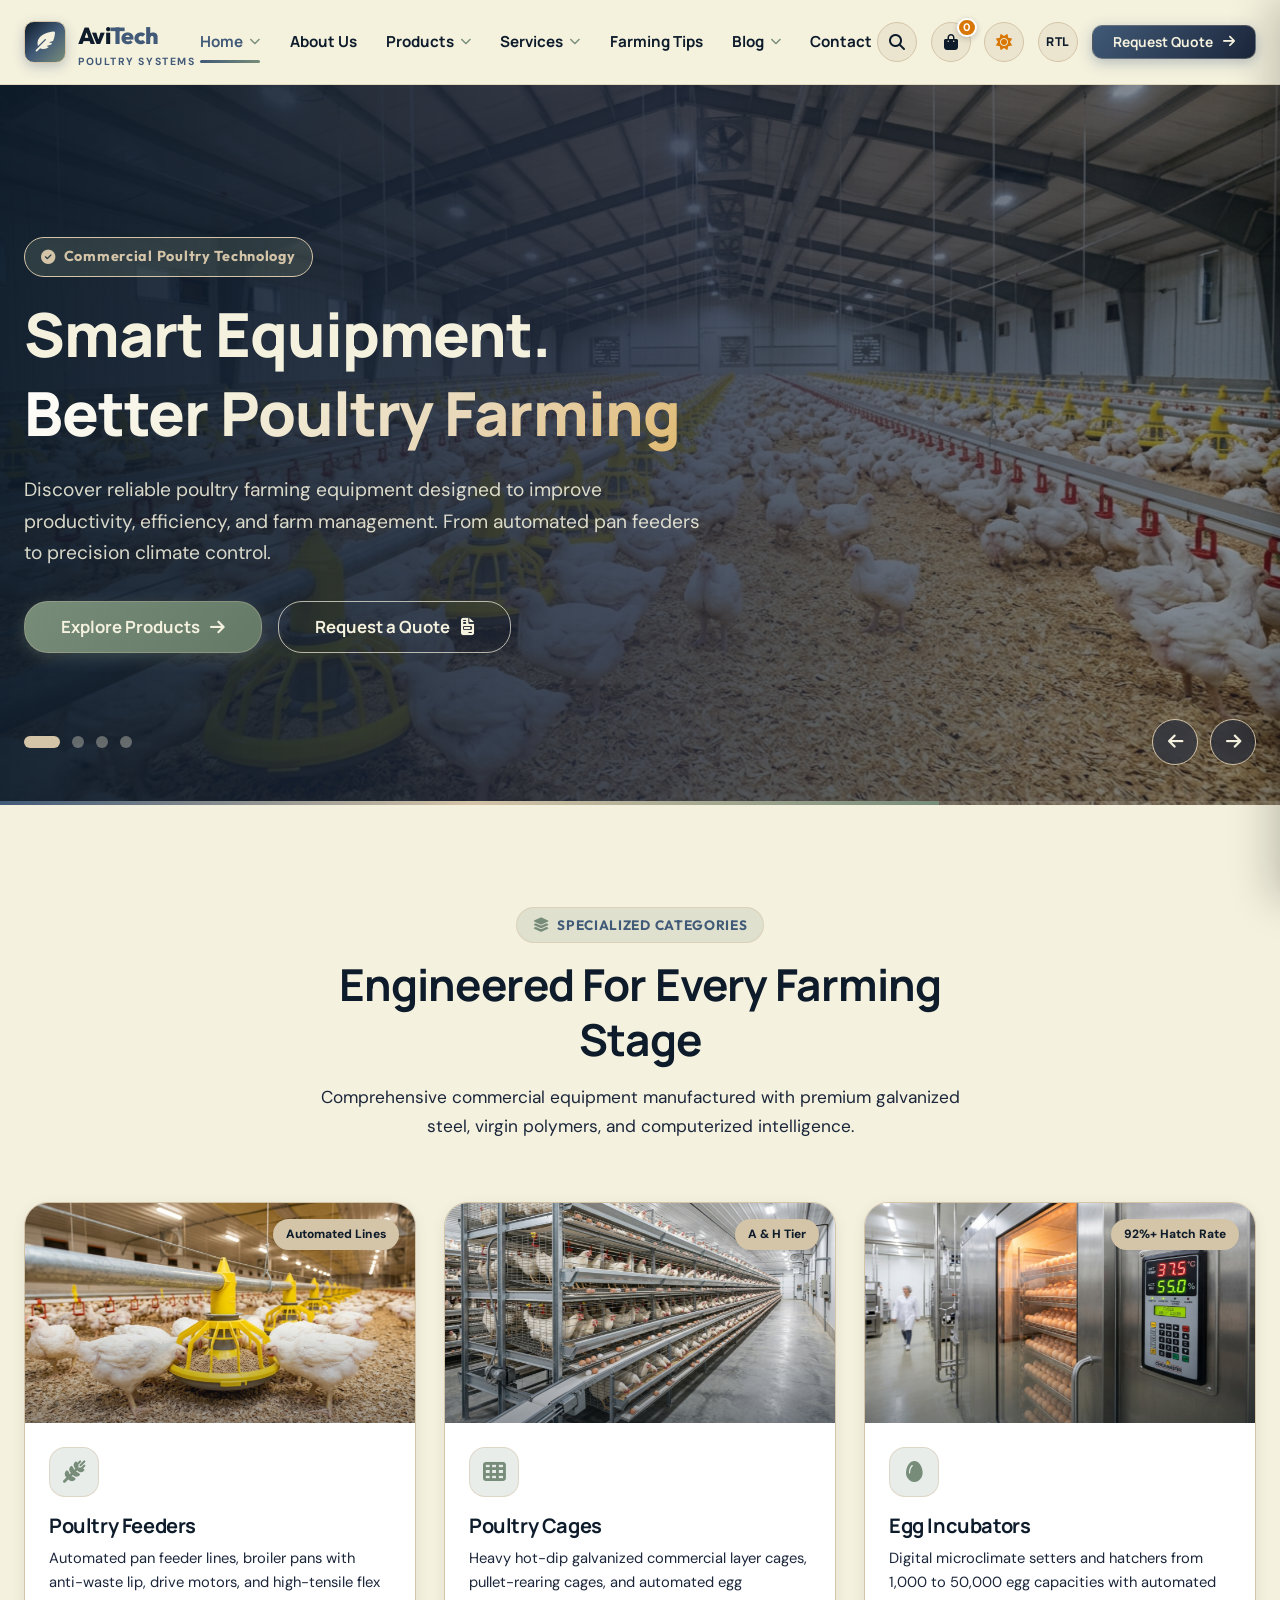
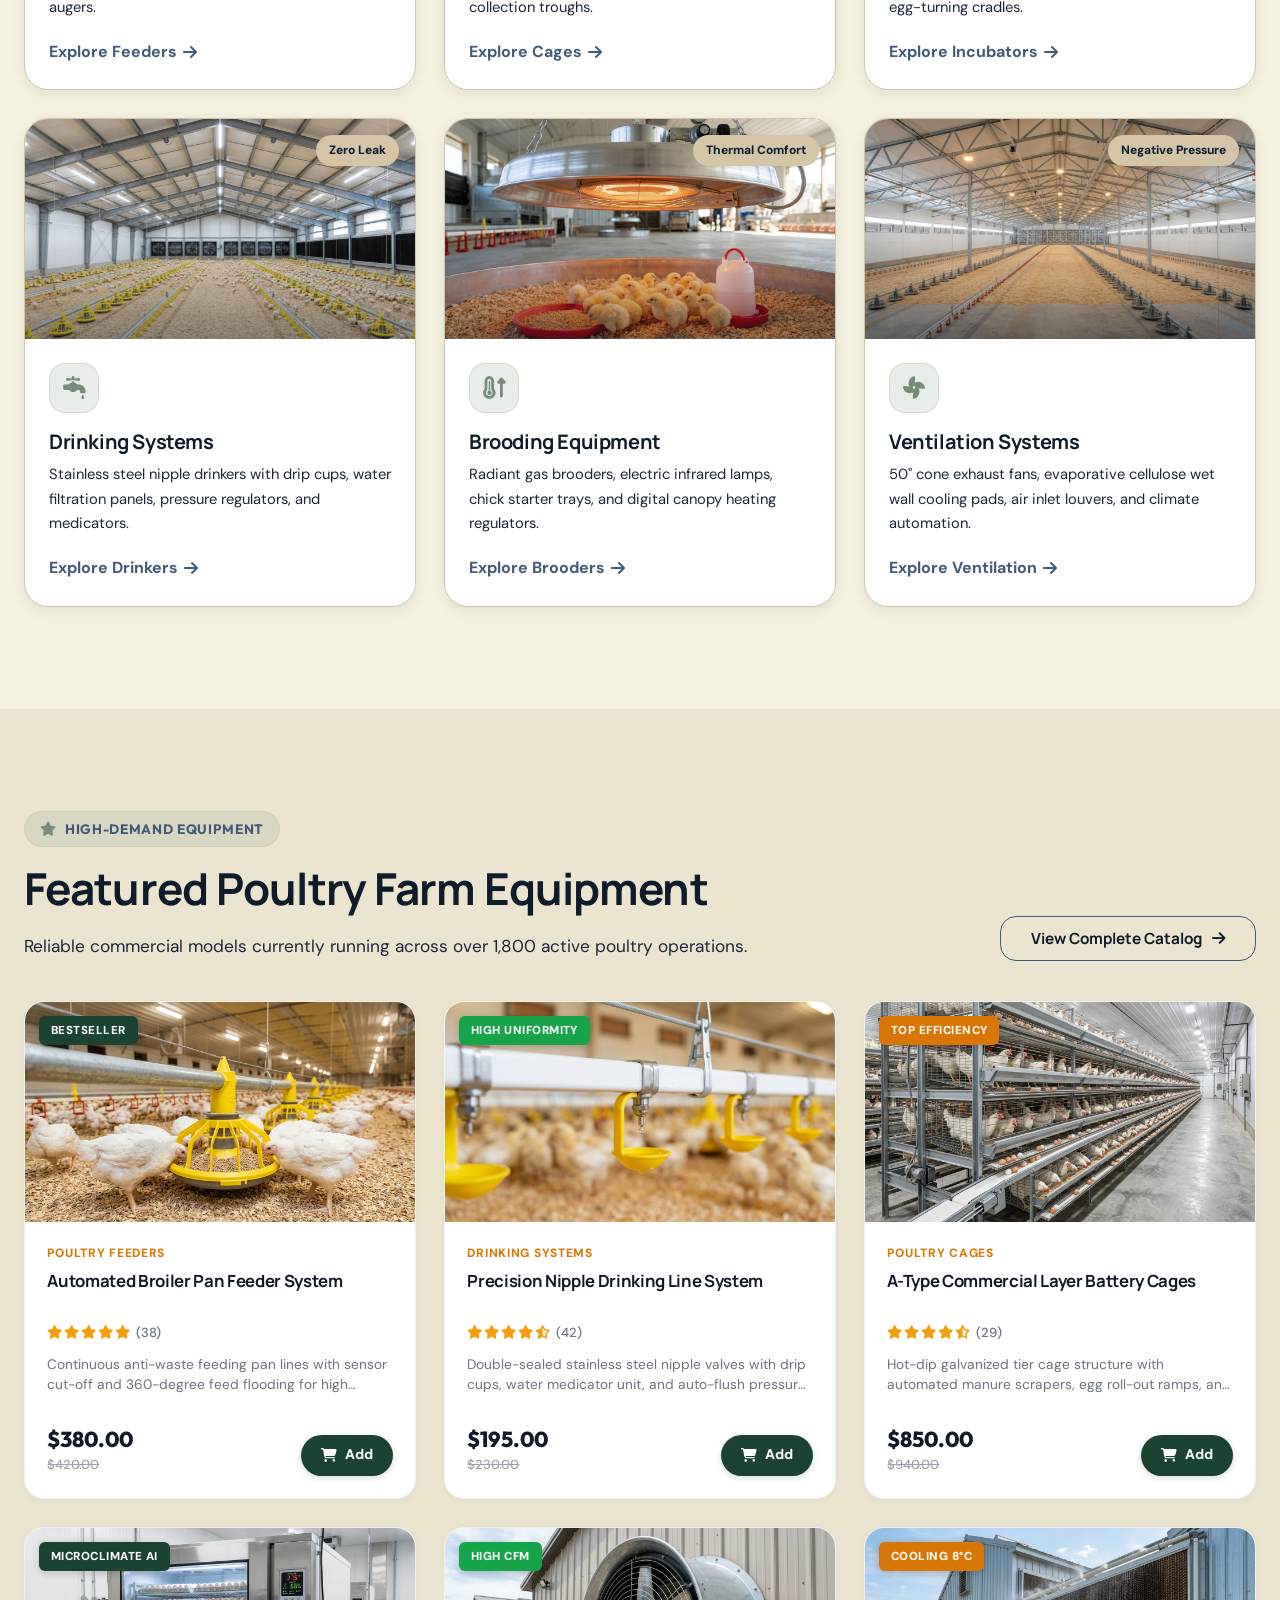
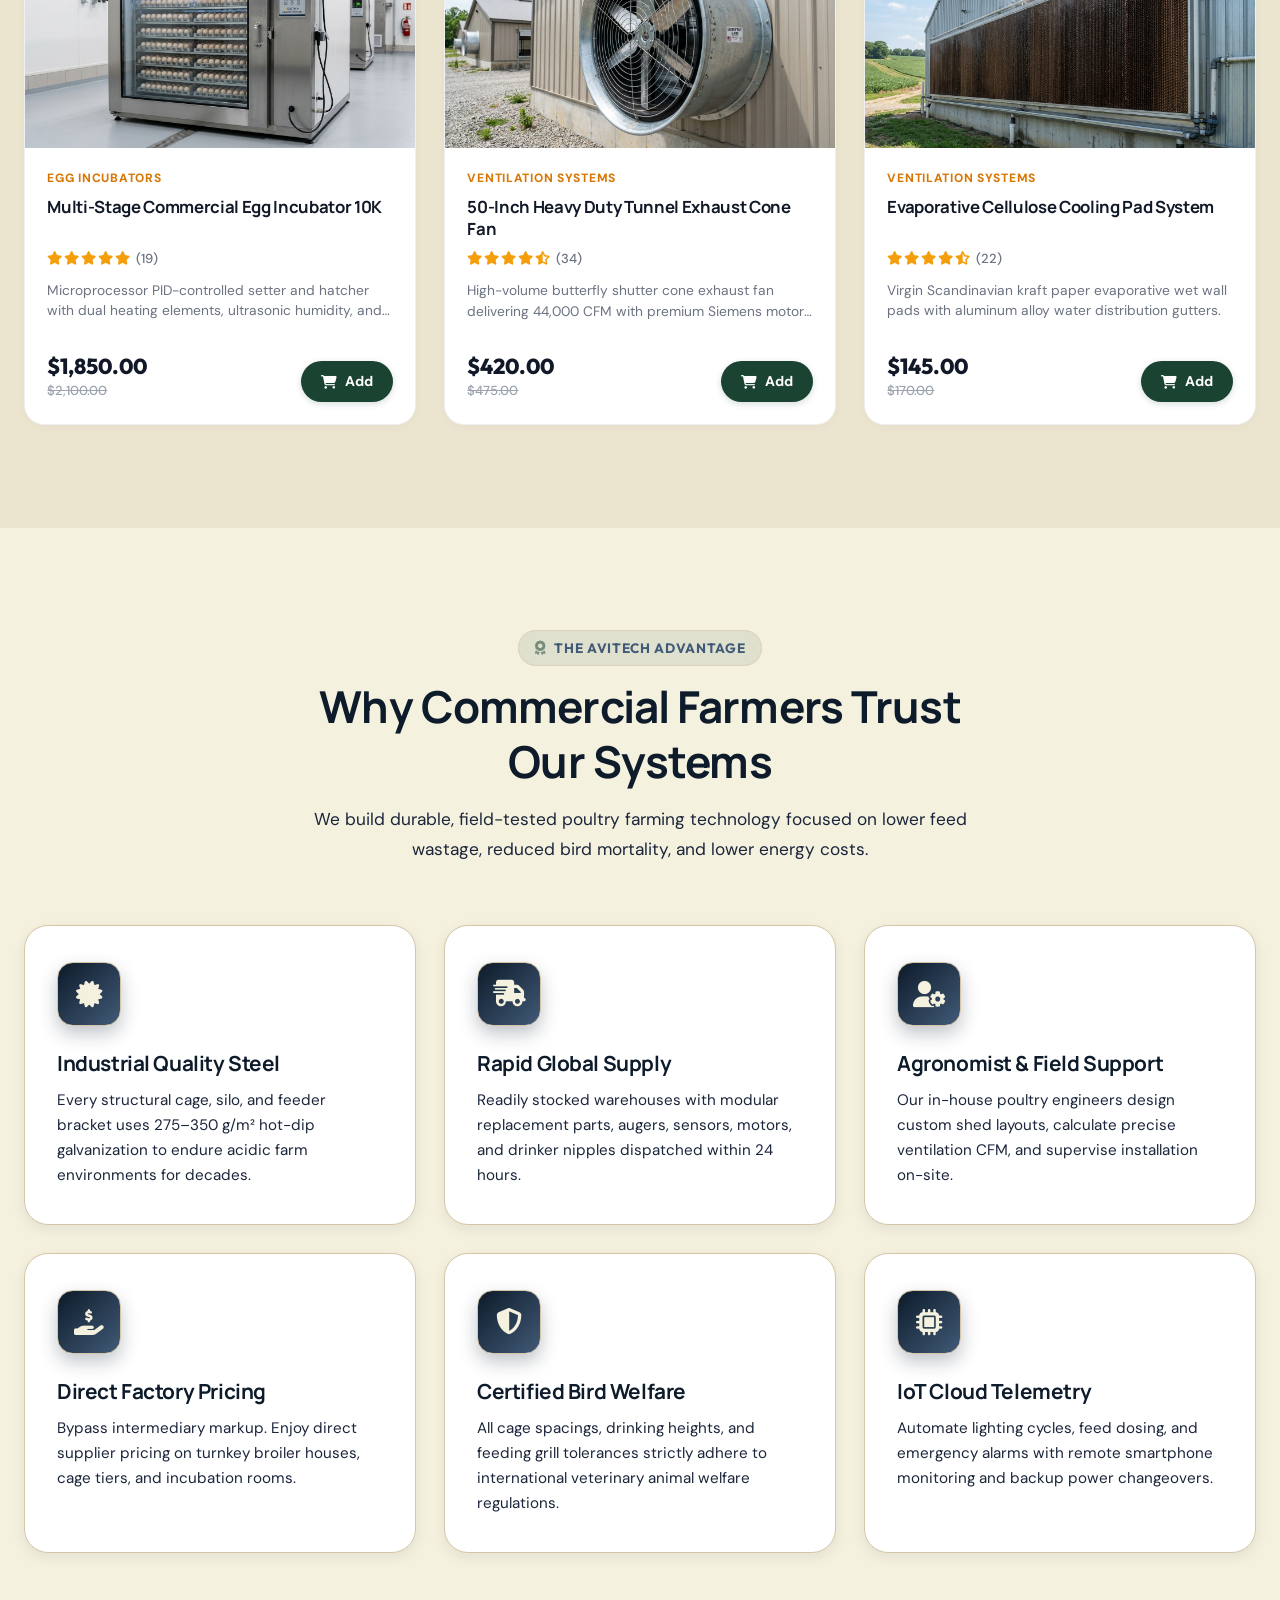
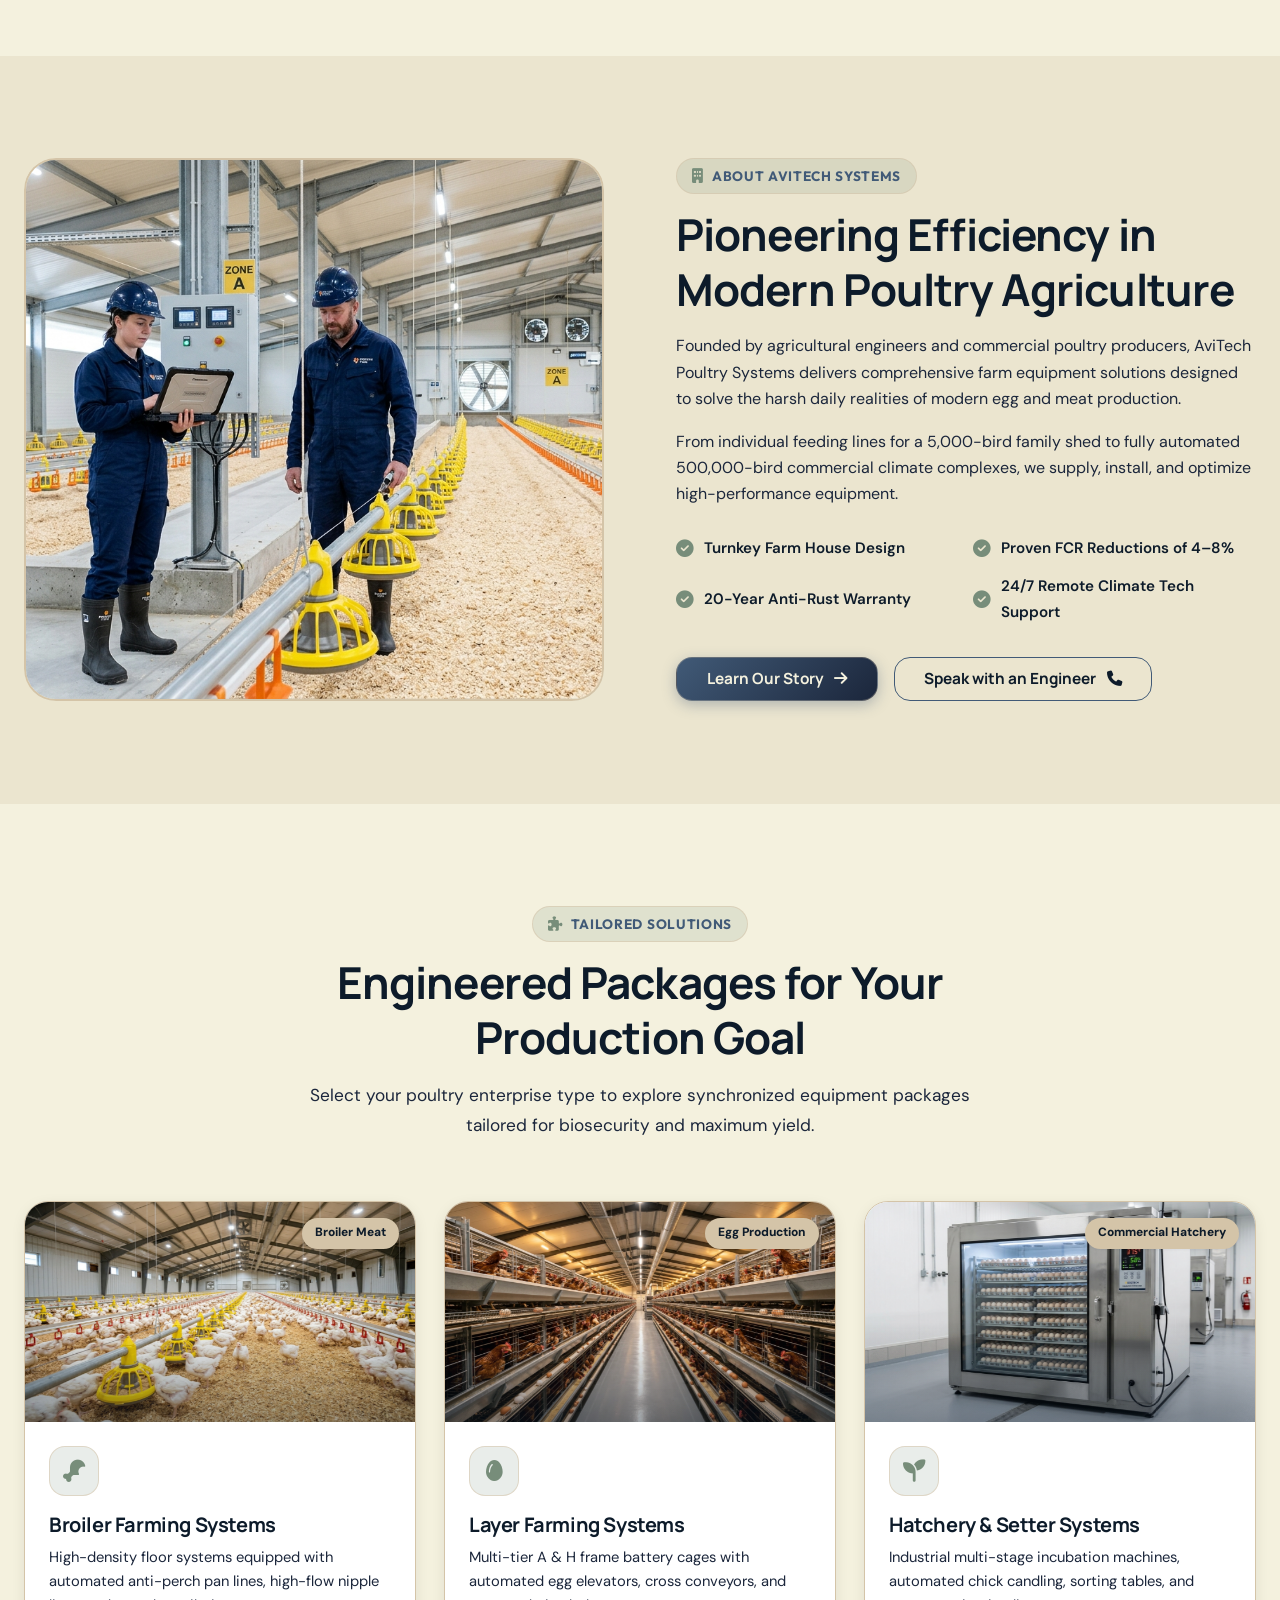
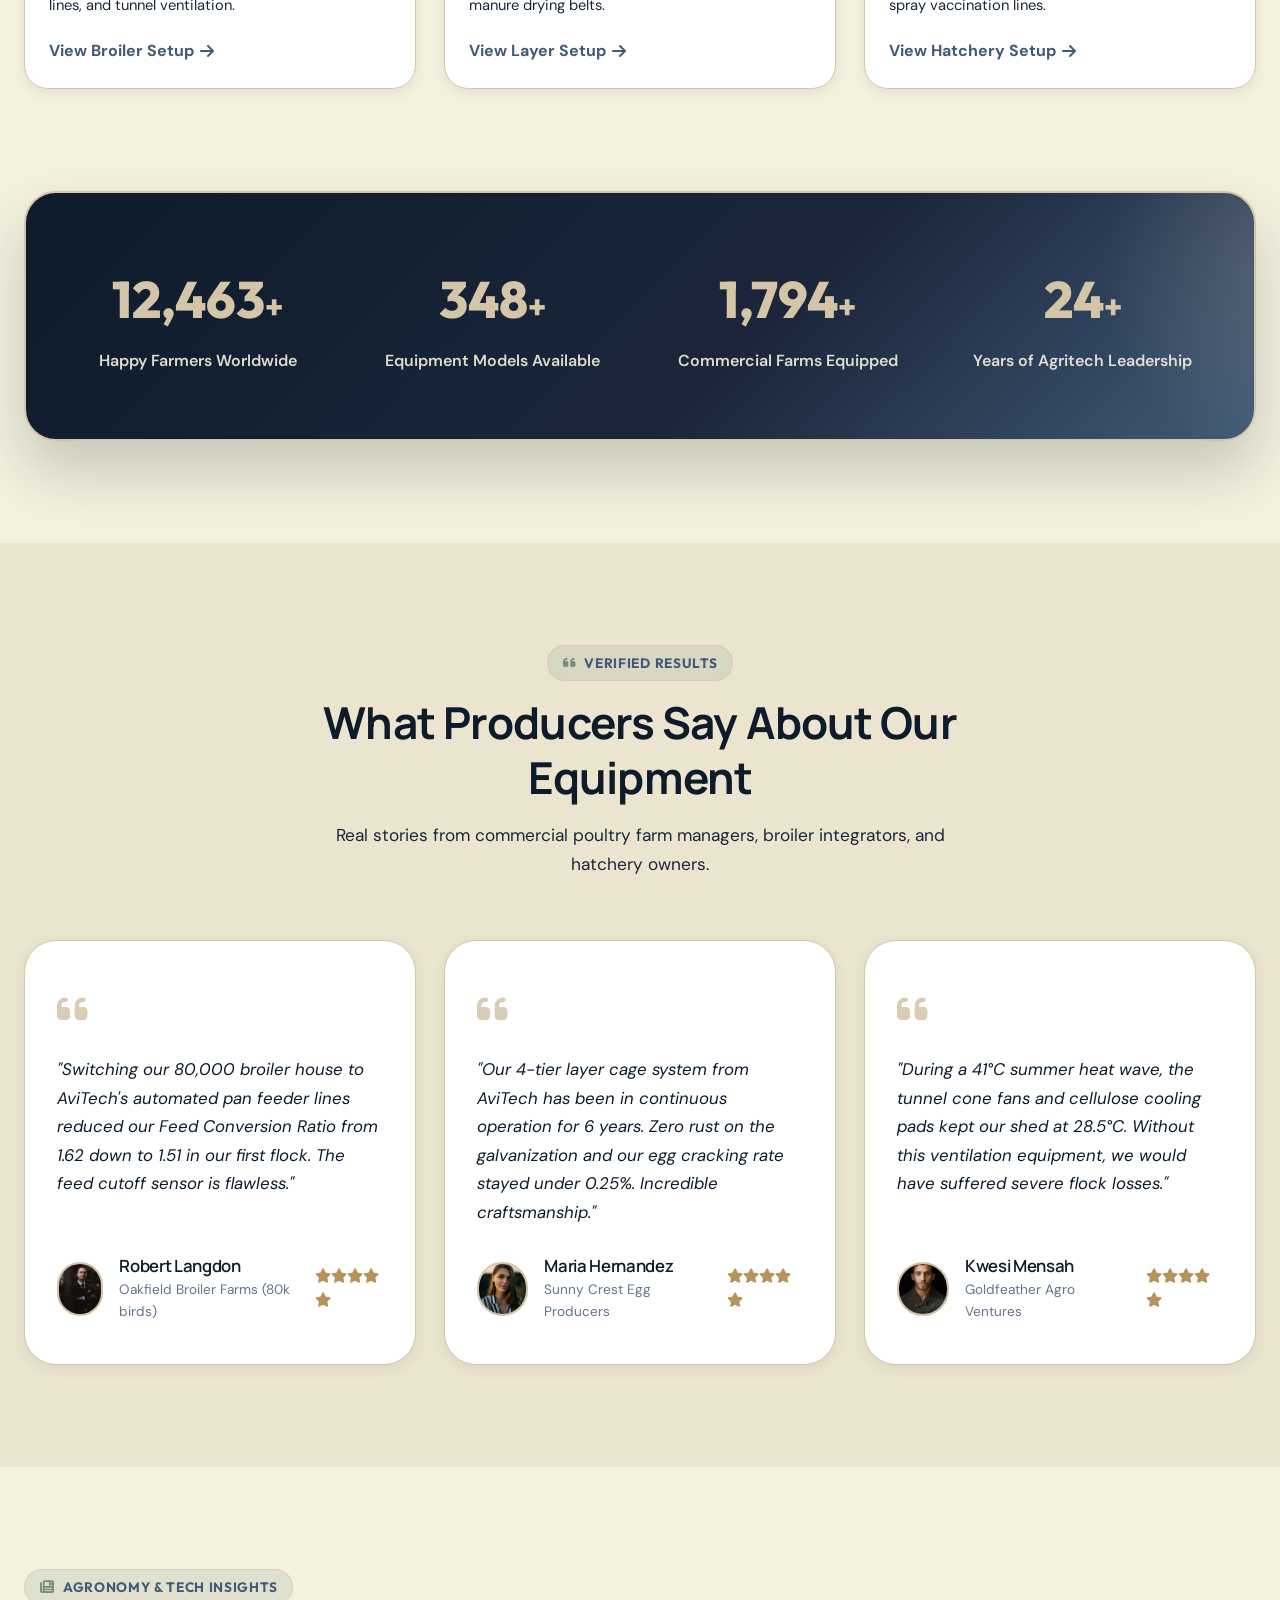
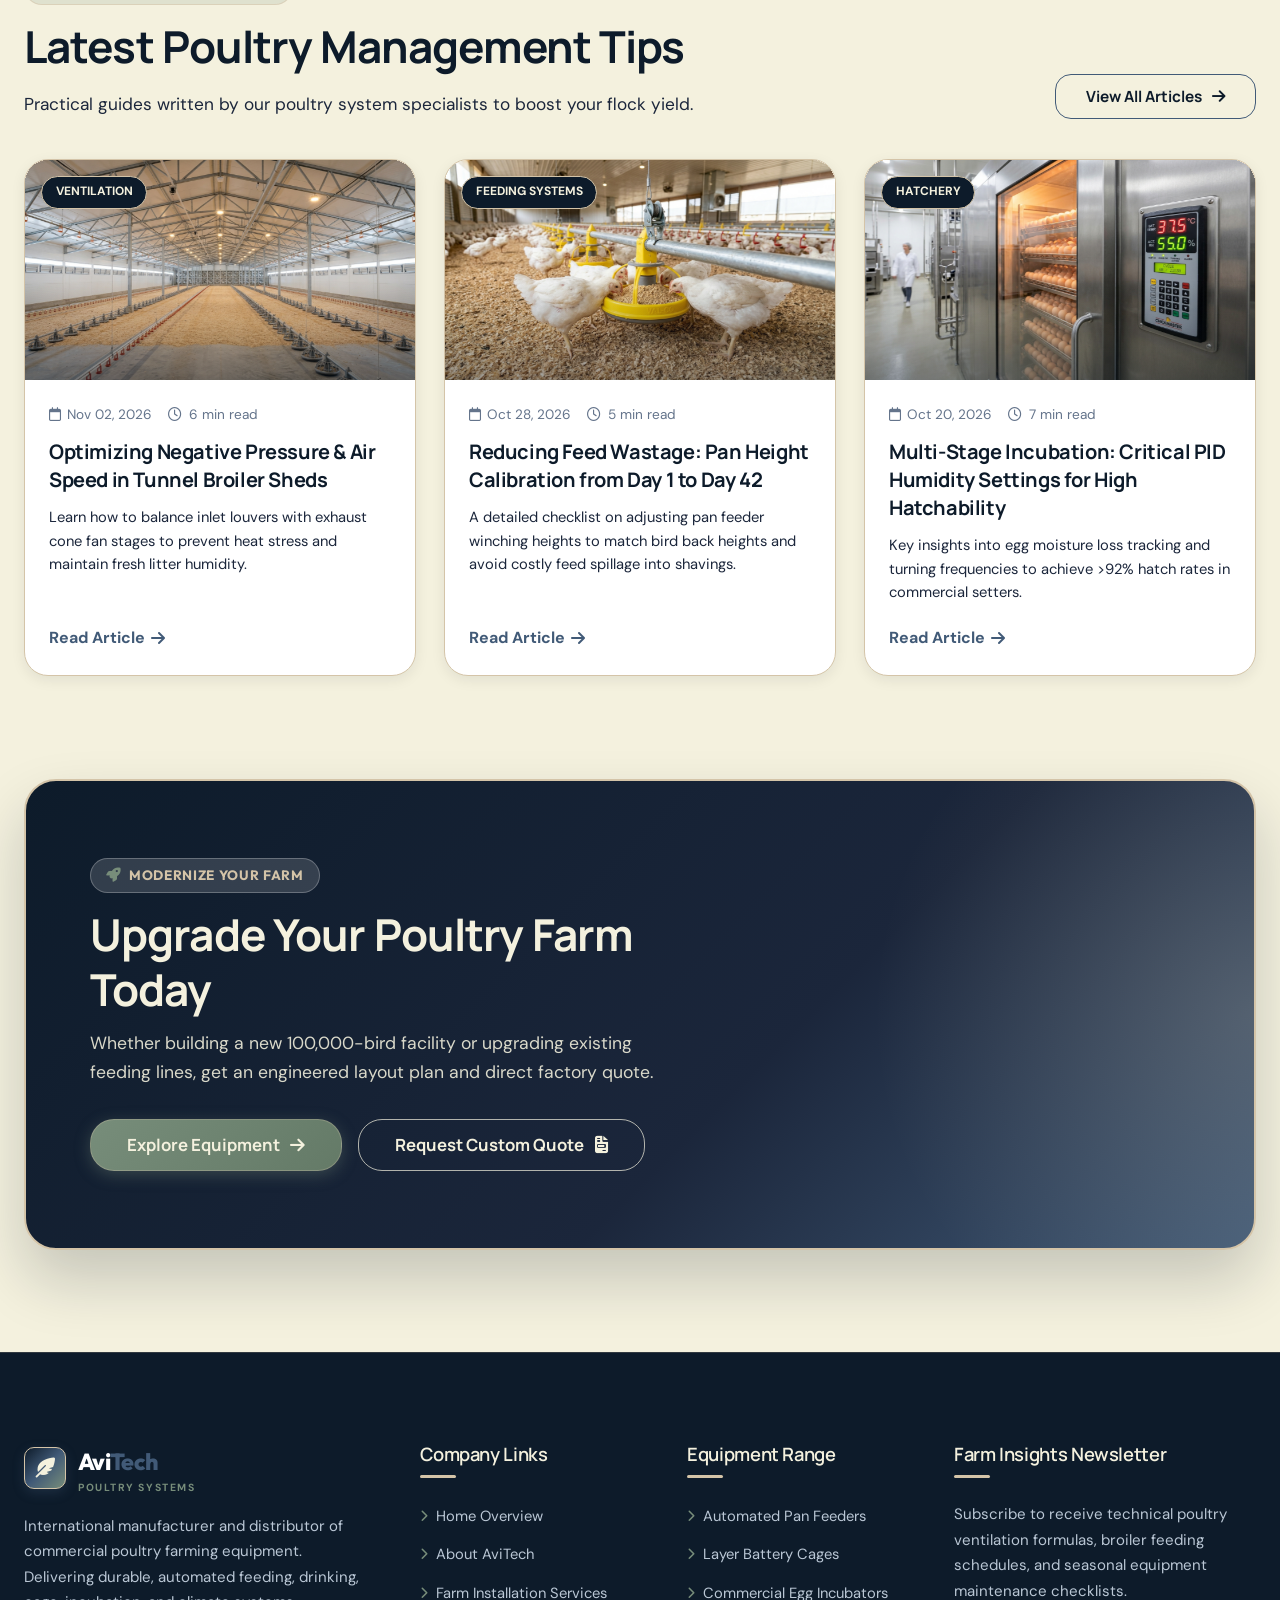
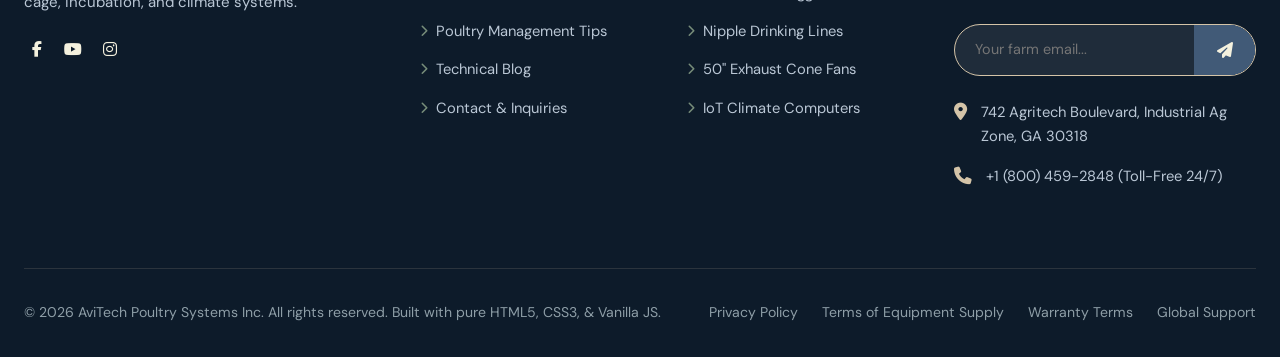
==== commit ea6b1276: "fix(hero): fix 'farming' letter g rendering with luminous gold gradient, descender clearance, and ty" ====
--- a/index.html
+++ b/index.html
@@ -202,7 +202,7 @@
         <div class="container hero-slide-container">
           <div class="hero-slide-content">
             <span class="hero-tag"><i class="fa-solid fa-circle-check"></i> Commercial Poultry Technology</span>
-            <h1 class="hero-title">Smart Equipment. <br><span class="text-gradient">Better Poultry Farming.</span></h1>
+            <h1 class="hero-title">Smart Equipment. <br><span class="text-gradient">Better Poultry Farming</span></h1>
             <p class="hero-description">
               Discover reliable poultry farming equipment designed to improve productivity, efficiency, and farm management. From automated pan feeders to precision climate control.
             </p>
@@ -225,7 +225,7 @@
         <div class="container hero-slide-container">
           <div class="hero-slide-content">
             <span class="hero-tag"><i class="fa-solid fa-shield-halved"></i> 20-Year Galvanized Durability</span>
-            <h1 class="hero-title">Automated Layer <br><span class="text-gradient">Cage Housing Systems.</span></h1>
+            <h1 class="hero-title">Automated Layer <br><span class="text-gradient">Cage Housing Systems</span></h1>
             <p class="hero-description">
               Engineered for maximum egg production and bird welfare. Automated manure removal belts, low-crack egg collection conveyors, and zero-leak nipple drinking lines.
             </p>
@@ -248,7 +248,7 @@
         <div class="container hero-slide-container">
           <div class="hero-slide-content">
             <span class="hero-tag"><i class="fa-solid fa-wheat-awn"></i> Bulk Storage & Conveying</span>
-            <h1 class="hero-title">High-Capacity Silos & <br><span class="text-gradient">Flex-Auger Feed Lines.</span></h1>
+            <h1 class="hero-title">High-Capacity Silos & <br><span class="text-gradient">Flex-Auger Feed Lines</span></h1>
             <p class="hero-description">
               Protect your feed investment against moisture and vermin. Continuous automated auger delivery directly into house hoppers with digital weight telemetry.
             </p>
@@ -271,7 +271,7 @@
         <div class="container hero-slide-container">
           <div class="hero-slide-content">
             <span class="hero-tag"><i class="fa-solid fa-fan"></i> Precision Microclimate</span>
-            <h1 class="hero-title">Tunnel Ventilation & <br><span class="text-gradient">Evaporative Cooling.</span></h1>
+            <h1 class="hero-title">Tunnel Ventilation & <br><span class="text-gradient">Evaporative Cooling</span></h1>
             <p class="hero-description">
               Maintain optimal temperature and air exchange during severe heat waves. Heavy-duty 50-inch exhaust cone fans and Scandinavian cellulose cooling pads.
             </p>
--- a/assets/css/style.css
+++ b/assets/css/style.css
@@ -287,16 +287,20 @@
 }
 
 .text-gradient {
-  background: linear-gradient(135deg, var(--c-deep-navy) 0%, var(--c-slate-blue) 60%, var(--c-sage-green) 100%);
+  background: linear-gradient(135deg, var(--c-deep-navy) 0%, var(--c-slate-blue) 60%, var(--c-terracotta) 100%);
   -webkit-background-clip: text;
   -webkit-text-fill-color: transparent;
+  background-clip: text;
   display: inline-block;
+  padding-bottom: 0.15em;
+  margin-bottom: -0.15em;
 }
 
 [data-theme="dark"] .text-gradient {
-  background: linear-gradient(135deg, var(--c-soft-ivory) 0%, var(--c-warm-sand) 60%, var(--c-sage-green) 100%);
+  background: linear-gradient(135deg, #FFFFFF 0%, var(--c-warm-sand) 60%, #DFB76C 100%);
   -webkit-background-clip: text;
   -webkit-text-fill-color: transparent;
+  background-clip: text;
 }
 
 /* --------------------------------------------------------------------------
@@ -1261,7 +1265,8 @@
   color: var(--c-soft-ivory);
   font-size: clamp(2.4rem, 5.2vw, 3.8rem);
   font-weight: 800;
-  line-height: 1.15;
+  line-height: 1.22;
+  letter-spacing: -0.015em;
   margin-block-end: 1.25rem;
   opacity: 0;
   transform: translateY(28px);
@@ -1270,9 +1275,16 @@
 }
 
 .hero-title .text-gradient {
-  background: linear-gradient(135deg, var(--c-soft-ivory) 0%, var(--c-warm-sand) 50%, var(--c-sage-green) 100%);
+  background: linear-gradient(135deg, #FFFFFF 0%, var(--c-soft-ivory) 30%, #E8D7B8 65%, #DFB76C 100%);
   -webkit-background-clip: text;
   -webkit-text-fill-color: transparent;
+  background-clip: text;
+  display: inline-block;
+  padding-bottom: 0.22em;
+  margin-bottom: -0.22em;
+  padding-right: 0.08em;
+  line-height: normal;
+  vertical-align: baseline;
 }
 
 .hero-description {
@@ -2853,7 +2865,8 @@
   color: var(--c-soft-ivory);
   font-size: clamp(2.2rem, 4.4vw, 3.5rem);
   font-weight: 800;
-  line-height: 1.16;
+  line-height: 1.22;
+  letter-spacing: -0.015em;
   margin-block-end: 1rem;
   opacity: 1;
   transform: translateY(0);
@@ -2861,9 +2874,16 @@
 }
 
 .page-hero-cinema .hero-title .text-gradient {
-  background: linear-gradient(135deg, var(--c-soft-ivory) 0%, var(--c-warm-sand) 50%, var(--c-sage-green) 100%);
+  background: linear-gradient(135deg, #FFFFFF 0%, var(--c-soft-ivory) 30%, #E8D7B8 65%, #DFB76C 100%);
   -webkit-background-clip: text;
   -webkit-text-fill-color: transparent;
+  background-clip: text;
+  display: inline-block;
+  padding-bottom: 0.22em;
+  margin-bottom: -0.22em;
+  padding-right: 0.08em;
+  line-height: normal;
+  vertical-align: baseline;
 }
 
 .page-hero-cinema .hero-description {
--- a/assets/css/responsive.css
+++ b/assets/css/responsive.css
@@ -356,8 +356,8 @@
   .hero-slide-content .hero-title,
   .hero-title {
     font-size: clamp(1.85rem, 7vw, 2.45rem) !important;
-    line-height: 1.2 !important;
-    letter-spacing: -0.02em !important;
+    line-height: 1.25 !important;
+    letter-spacing: -0.015em !important;
     margin-bottom: 0.85rem !important;
   }
 
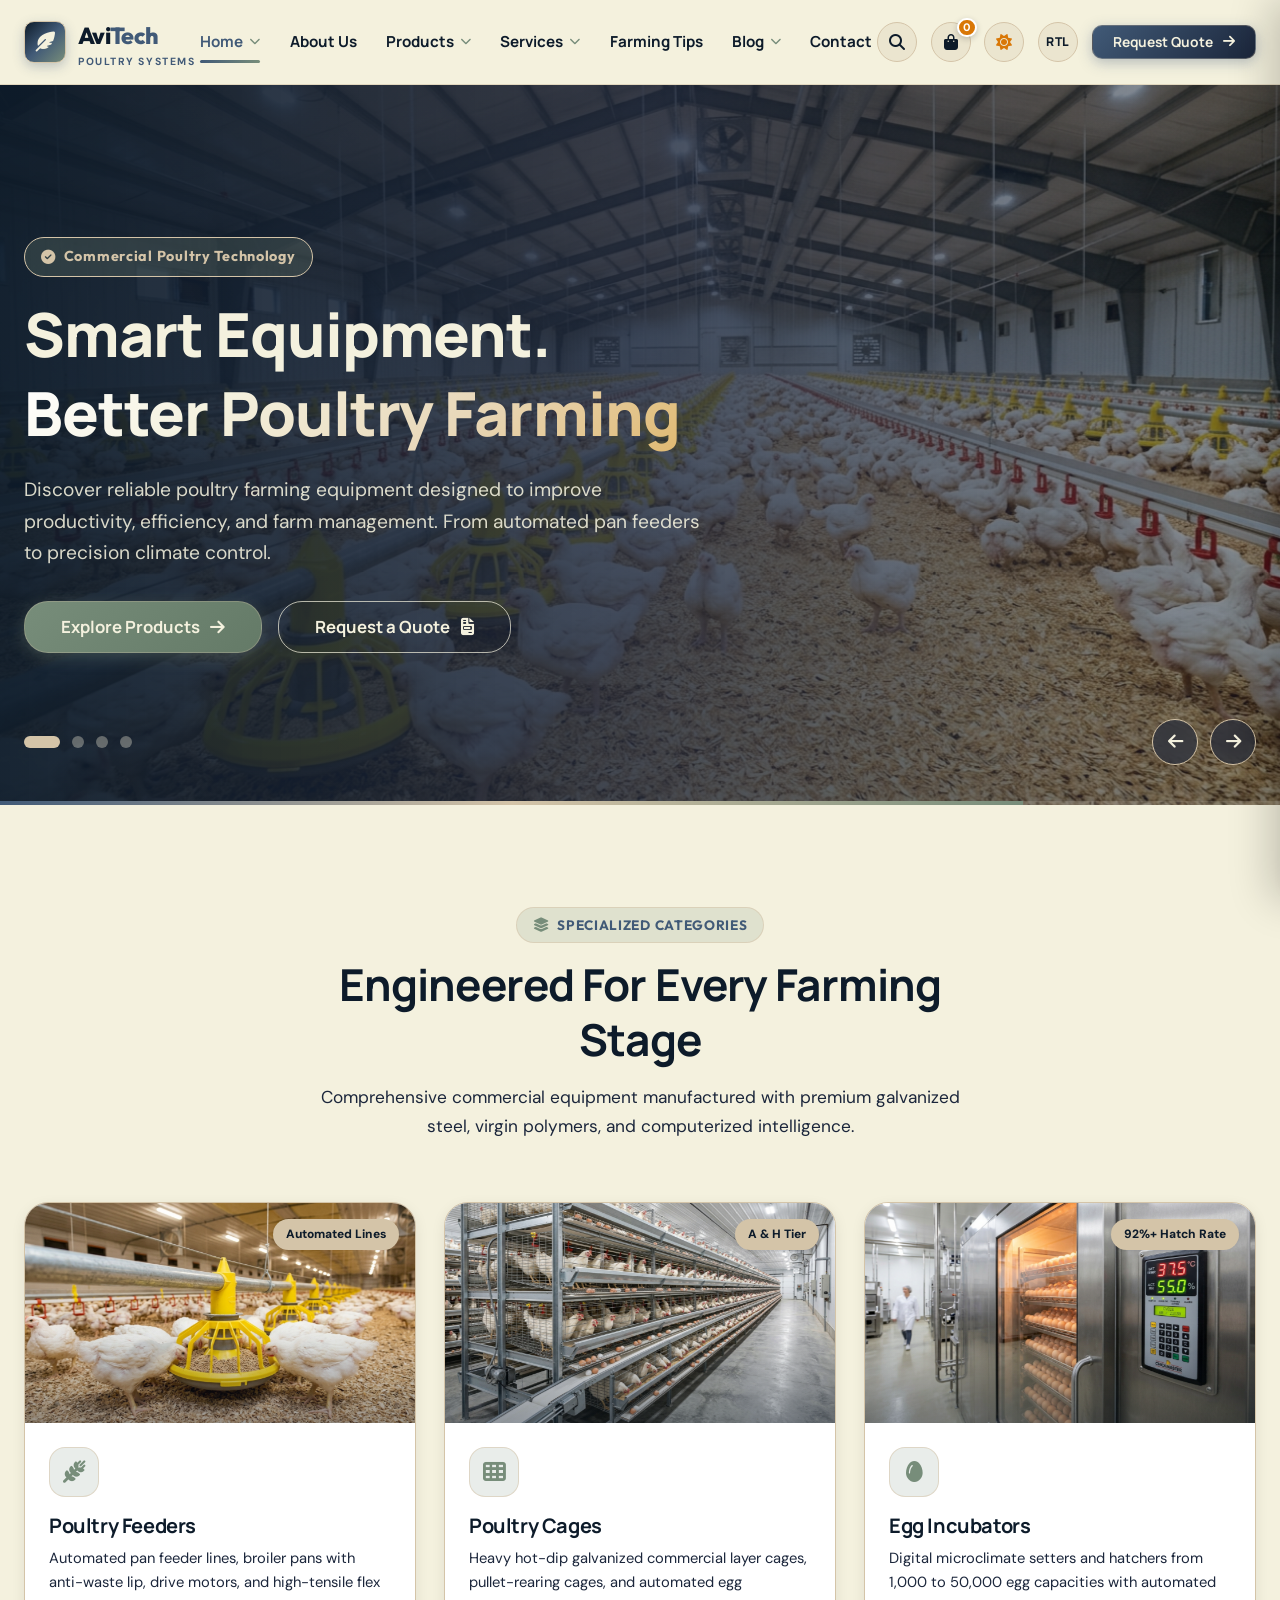
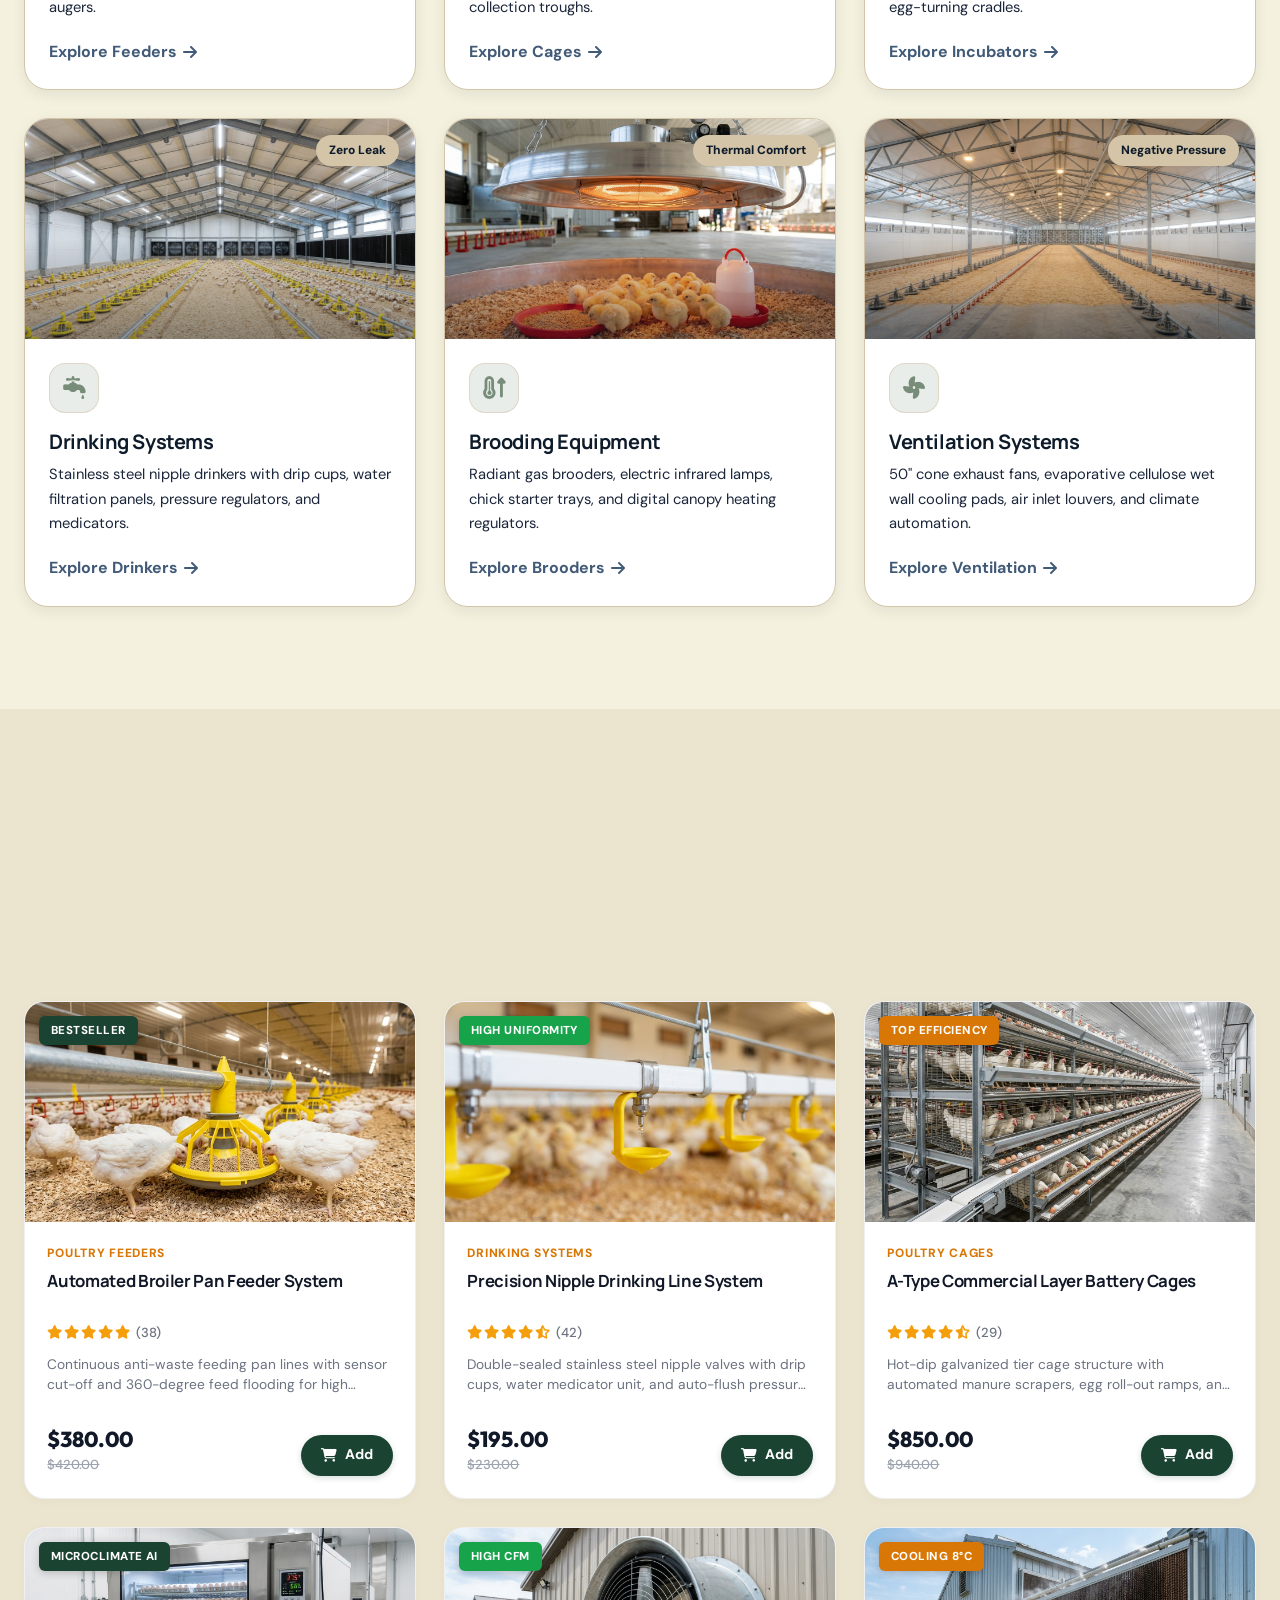
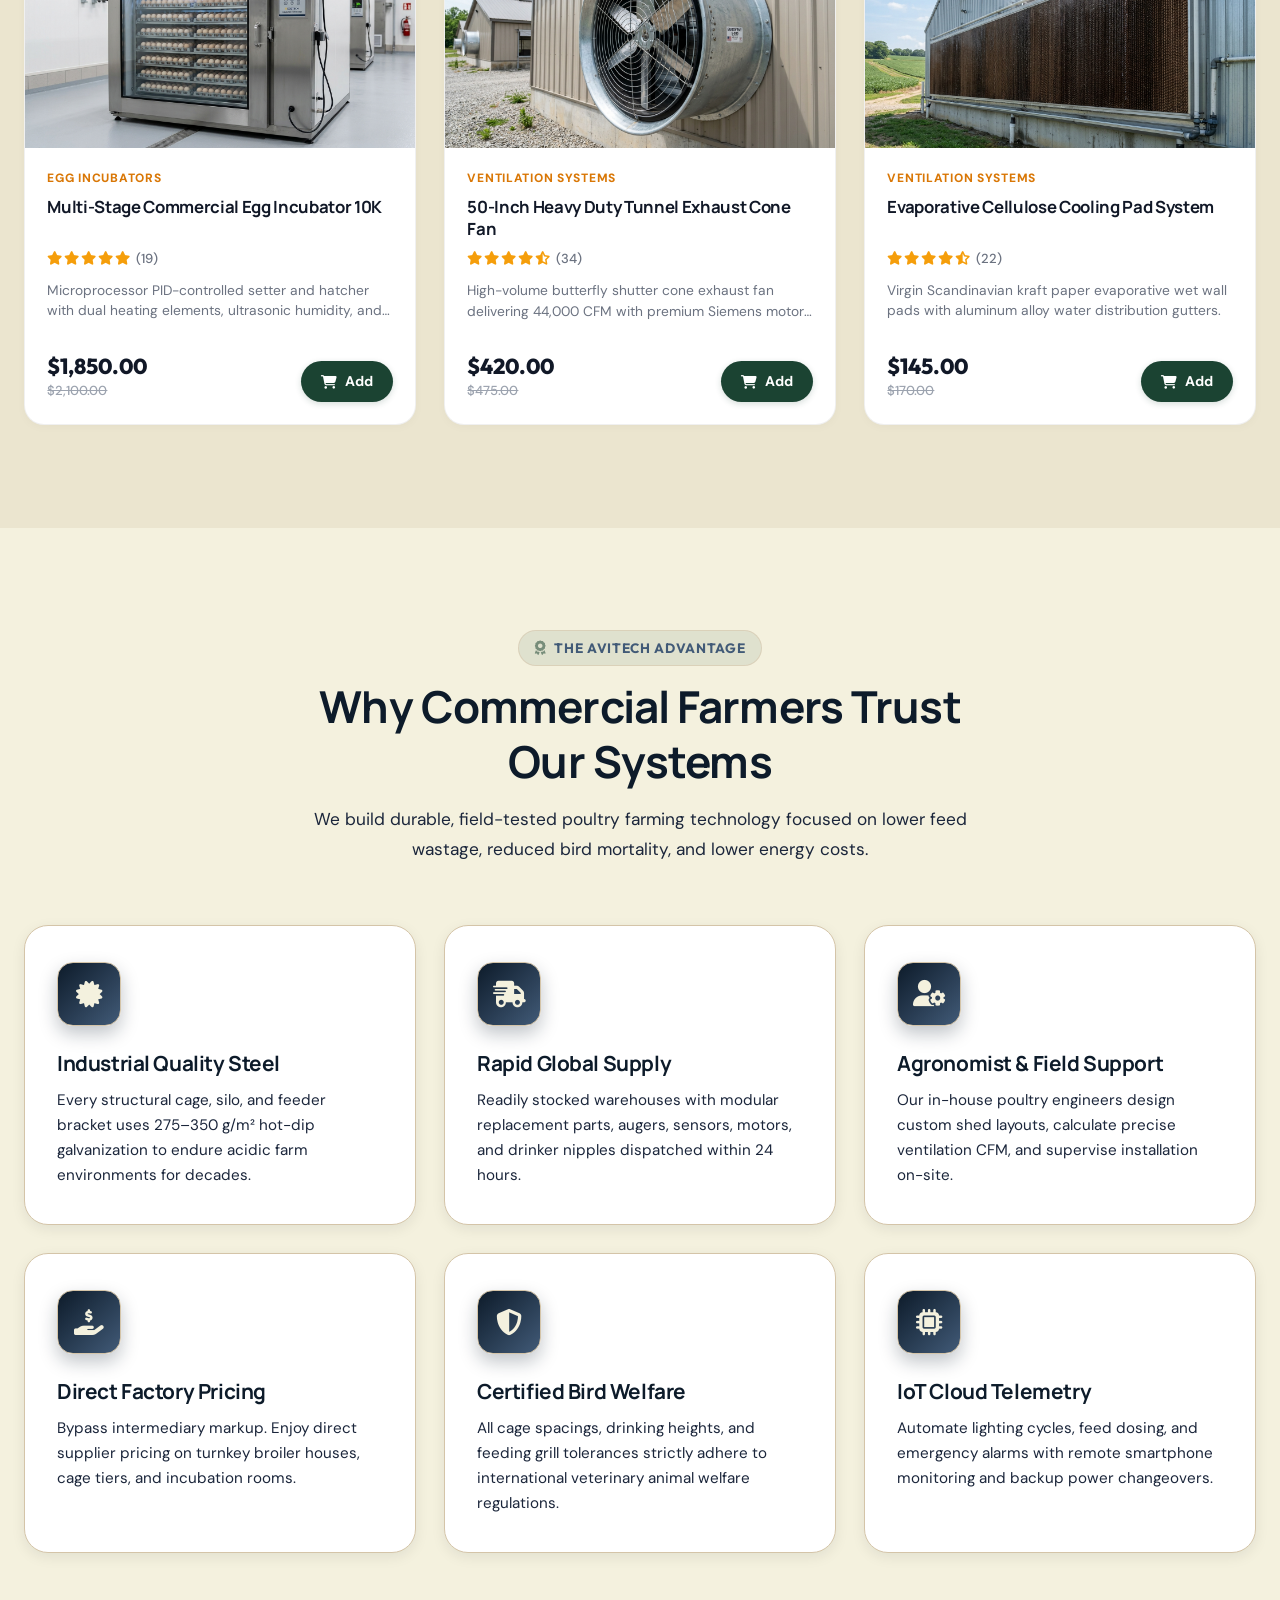
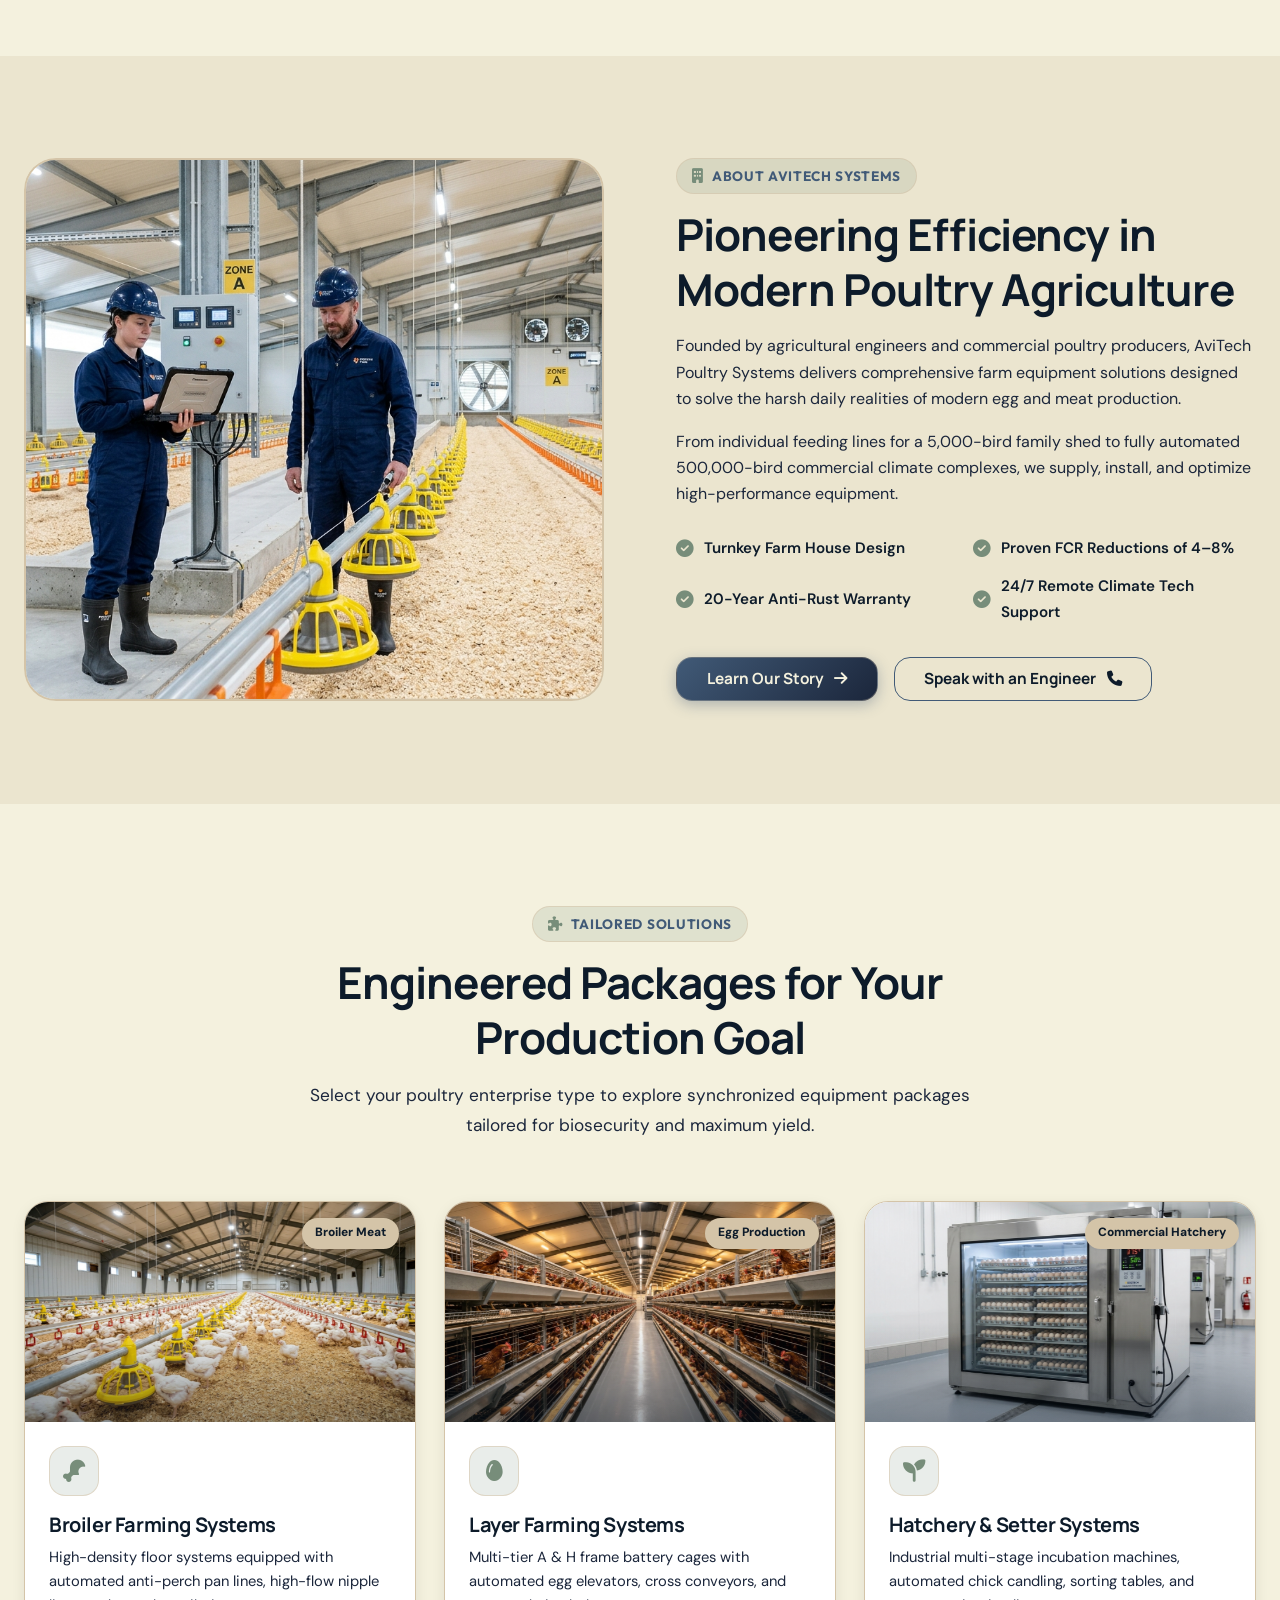
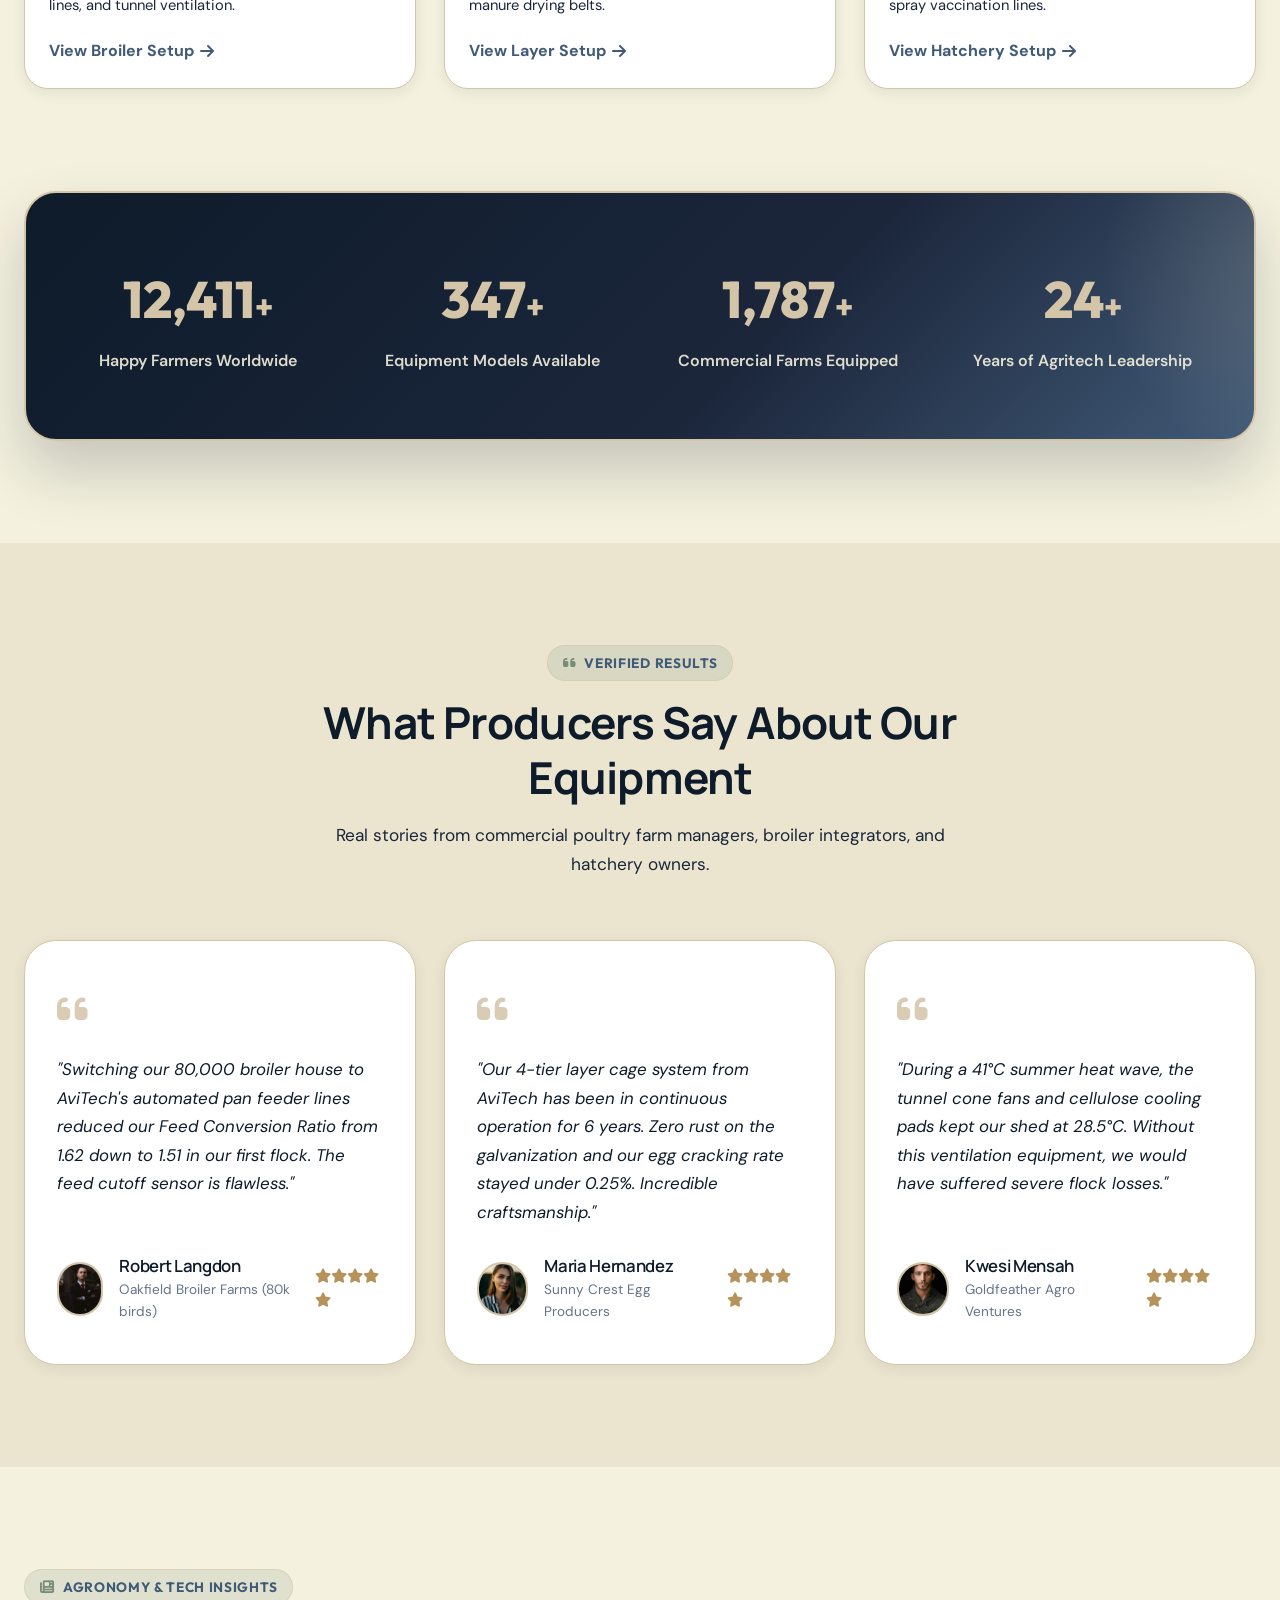
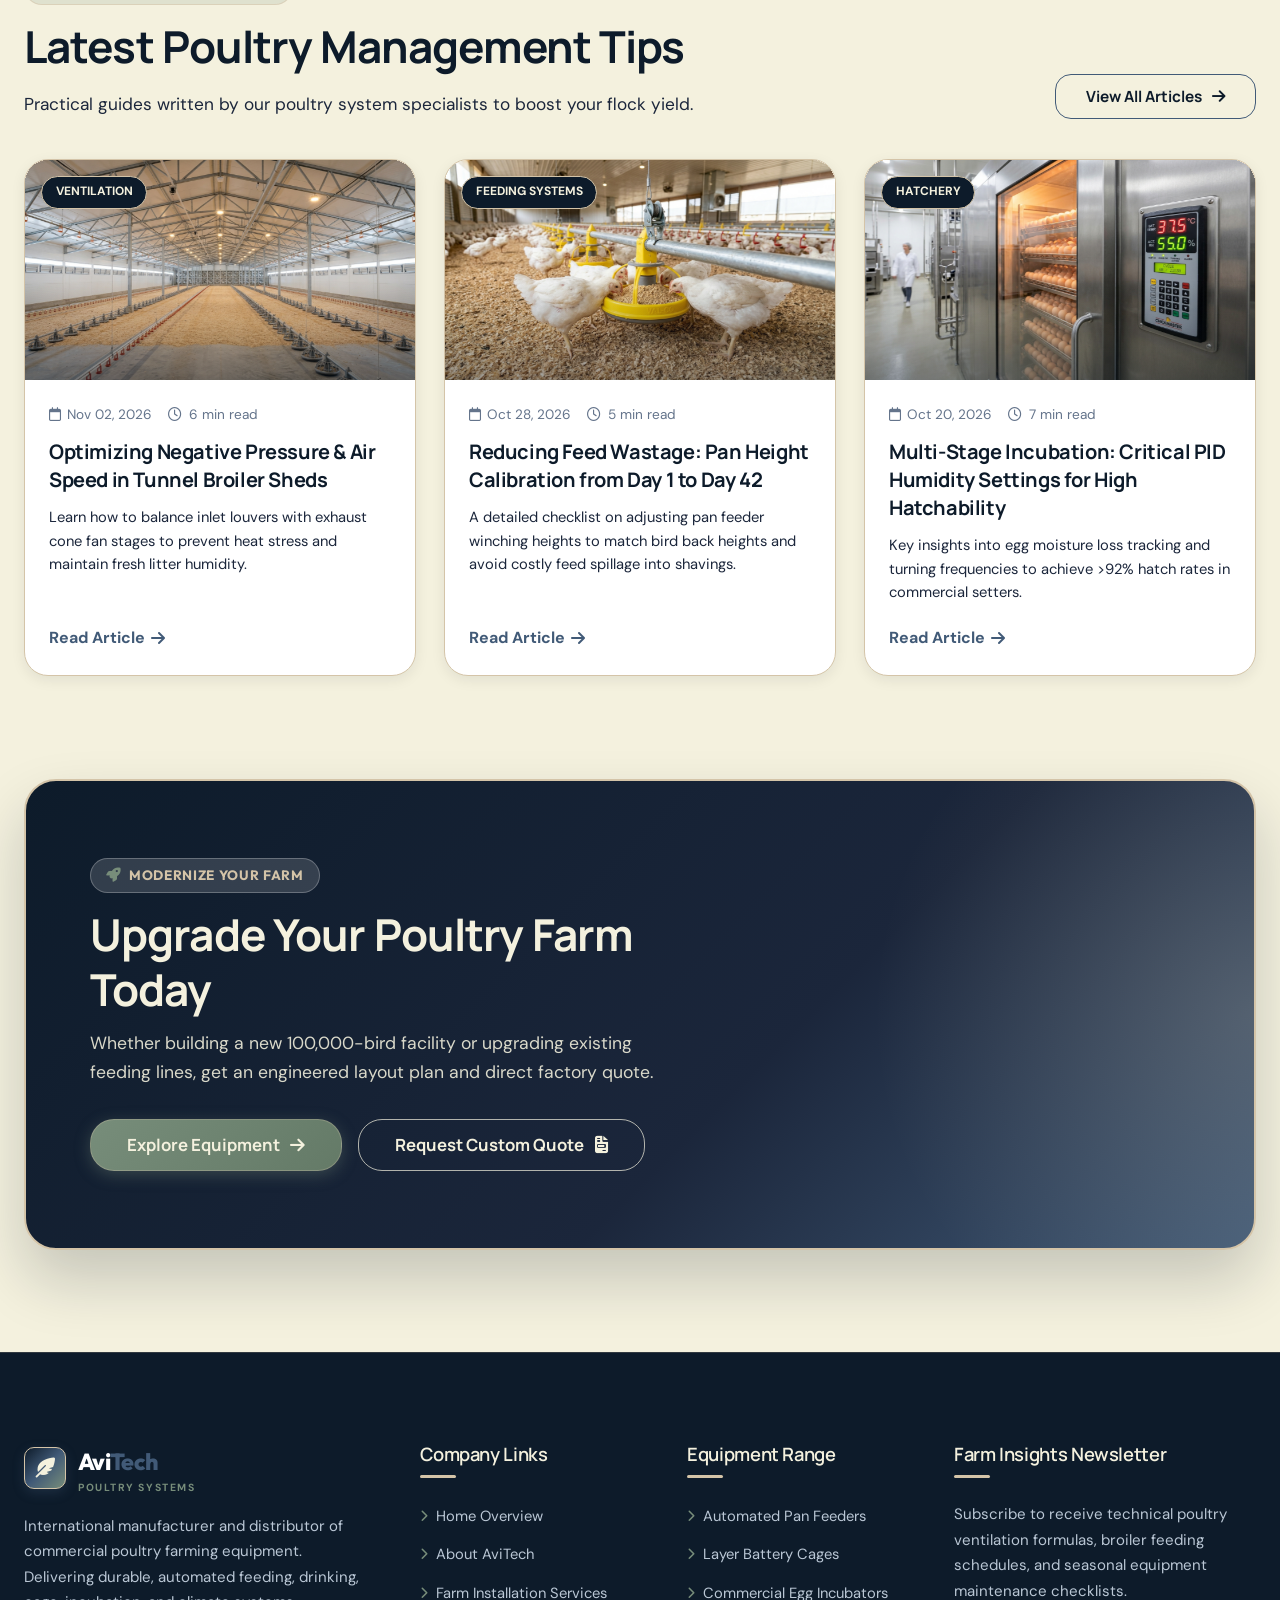
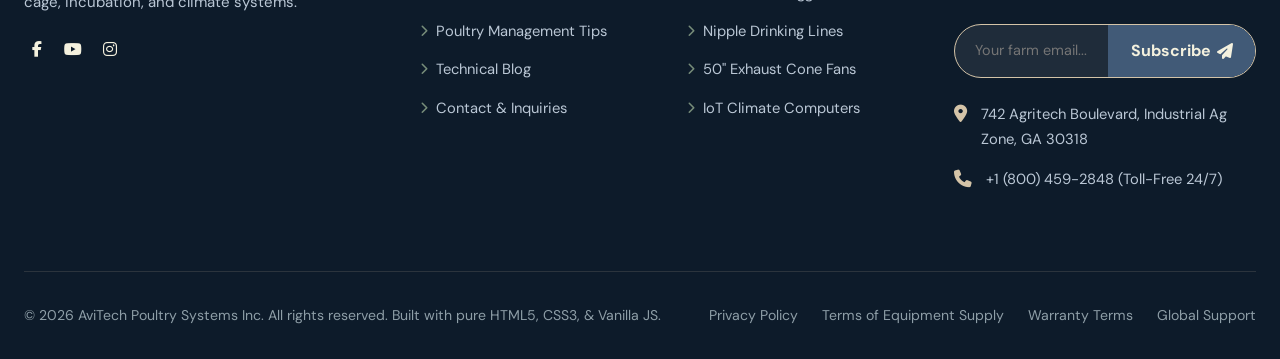
==== commit c75a078a: "fix(product-details): add custom engineering CTA banner and populate all CTA buttons with active quo" ====
--- a/index.html
+++ b/index.html
@@ -848,8 +848,8 @@
           <form class="newsletter-form" novalidate>
             <div class="newsletter-box">
               <input type="email" class="newsletter-input" placeholder="Your farm email..." required>
-              <button type="submit" class="newsletter-btn" aria-label="Subscribe">
-                <i class="fa-solid fa-paper-plane"></i>
+              <button type="submit" class="newsletter-btn" aria-label="Subscribe to newsletter">
+                <span>Subscribe</span> <i class="fa-solid fa-paper-plane" style="margin-inline-start: 6px;"></i>
               </button>
             </div>
           </form>
--- a/assets/css/responsive.css
+++ b/assets/css/responsive.css
@@ -343,22 +343,45 @@
     visibility: visible !important;
   }
 
+  .hero-slide-container {
+    width: 100% !important;
+    display: flex !important;
+    align-items: center !important;
+    justify-content: flex-start !important;
+  }
+
   .hero-content,
   .hero-slide-content {
     width: 100% !important;
     max-width: 100% !important;
     padding: 0 !important;
-    text-align: center !important;
-    margin-inline: auto !important;
+    text-align: start !important;
+    margin-inline: 0 auto !important;
+  }
+
+  .hero-tag {
+    display: inline-flex !important;
+    align-items: center !important;
+    margin-inline-start: 0 !important;
+    margin-inline-end: auto !important;
+    font-size: 0.8rem !important;
+    padding: 0.35rem 0.85rem !important;
   }
 
   .hero-content h1,
   .hero-slide-content .hero-title,
   .hero-title {
-    font-size: clamp(1.85rem, 7vw, 2.45rem) !important;
-    line-height: 1.25 !important;
+    font-size: clamp(1.75rem, 6.5vw, 2.35rem) !important;
+    line-height: 1.22 !important;
     letter-spacing: -0.015em !important;
     margin-bottom: 0.85rem !important;
+    text-align: start !important;
+    word-break: break-word !important;
+  }
+
+  .hero-title .text-gradient {
+    display: inline-block !important;
+    max-width: 100% !important;
   }
 
   .hero-content .hero-desc,
@@ -366,6 +389,7 @@
     font-size: 0.94rem !important;
     line-height: 1.55 !important;
     margin-bottom: 1.35rem !important;
+    text-align: start !important;
   }
 
   .hero-buttons {
@@ -387,16 +411,35 @@
     display: none !important;
   }
 
+  .hero-controls {
+    bottom: 1.25rem !important;
+    left: 0 !important;
+    width: 100% !important;
+  }
+
+  .hero-controls-inner {
+    display: flex !important;
+    align-items: center !important;
+    justify-content: flex-start !important;
+  }
+
+  .hero-indicators {
+    display: flex !important;
+    align-items: center !important;
+    gap: 0.65rem !important;
+    margin-inline-start: 0 !important;
+  }
+
   .slider-pagination-dots {
     bottom: 1.25rem !important;
-    left: 50% !important;
-    transform: translateX(-50%) !important;
+    left: 1.25rem !important;
+    transform: none !important;
   }
 
   [dir="rtl"] .slider-pagination-dots {
-    left: 50% !important;
-    right: auto !important;
-    transform: translateX(50%) !important;
+    left: auto !important;
+    right: 1.25rem !important;
+    transform: none !important;
   }
 
   /* Inner Page Hero Banner on Mobile */
@@ -404,9 +447,19 @@
   .page-hero-cinema {
     padding-top: calc(var(--header-height, 64px) + 1.75rem) !important;
     padding-bottom: 2.25rem !important;
-    text-align: center !important;
+    text-align: start !important;
     height: auto !important;
     min-height: 280px !important;
+  }
+
+  .page-hero-cinema .hero-slide-container {
+    justify-content: flex-start !important;
+  }
+
+  .page-hero-cinema .hero-slide-content {
+    text-align: start !important;
+    width: 100% !important;
+    margin-inline: 0 auto !important;
   }
 
   .page-hero h1,
@@ -416,11 +469,36 @@
     font-size: clamp(1.65rem, 6vw, 2.2rem) !important;
     line-height: 1.2 !important;
     margin-bottom: 0.5rem !important;
-    text-align: center !important;
+    text-align: start !important;
+  }
+
+  .page-hero-cinema .hero-tag {
+    margin-inline-start: 0 !important;
+    margin-inline-end: auto !important;
+  }
+
+  .page-hero-cinema .hero-description {
+    text-align: start !important;
+  }
+
+  .page-hero-cinema .hero-buttons {
+    justify-content: flex-start !important;
+    width: 100% !important;
+    flex-direction: column !important;
+    align-items: stretch !important;
+  }
+
+  .page-hero-cinema .hero-buttons .btn {
+    width: 100% !important;
+    justify-content: center !important;
+  }
+
+  .page-hero-cinema .hero-meta-row {
+    justify-content: flex-start !important;
   }
 
   .breadcrumbs {
-    justify-content: center !important;
+    justify-content: flex-start !important;
     font-size: 0.82rem !important;
     gap: 0.45rem !important;
   }
@@ -439,13 +517,48 @@
 
   .section-header {
     margin-bottom: 1.85rem !important;
+  }
+
+  .section-header.text-center {
     text-align: center !important;
-  }
-
-  .section-header .section-desc {
-    margin-left: auto !important;
-    margin-right: auto !important;
+    margin-inline: auto !important;
+  }
+
+  .section-header.text-center .section-desc {
+    margin-inline: auto !important;
     font-size: 0.92rem !important;
+  }
+
+  .section-header:not(.text-center) {
+    text-align: start !important;
+    margin-inline: 0 auto !important;
+  }
+
+  .section-header:not(.text-center) .section-desc {
+    margin-inline: 0 auto !important;
+    font-size: 0.92rem !important;
+  }
+
+  /* Flex Between Section Headers on Mobile */
+  .flex-between {
+    flex-direction: column !important;
+    align-items: flex-start !important;
+    gap: 1rem !important;
+  }
+
+  .flex-between > * {
+    width: 100% !important;
+  }
+
+  .flex-between [style*="align-self: flex-end"],
+  .flex-between .reveal-right {
+    align-self: flex-start !important;
+  }
+
+  .flex-between .btn {
+    align-self: flex-start !important;
+    display: inline-flex !important;
+    width: auto !important;
   }
 
   .section-title {
@@ -641,23 +754,89 @@
   }
 
   /* Stats 2x2 Grid on Mobile */
+  .stats-banner {
+    padding: 2.25rem 1.25rem !important;
+    border-radius: var(--radius-lg, 16px) !important;
+  }
+
+  .stats-grid,
   .stats-section .grid-4 {
+    display: grid !important;
     grid-template-columns: repeat(2, 1fr) !important;
-    gap: 0.85rem !important;
+    gap: 1.25rem 0.75rem !important;
+    width: 100% !important;
   }
 
   .stat-item {
-    padding: 1.35rem 0.85rem 1.15rem !important;
+    padding: 1.25rem 0.65rem !important;
     border-radius: var(--radius-md, 12px) !important;
-  }
-
+    text-align: center !important;
+  }
+
+  .stat-number-wrap,
   .stat-number {
     font-size: clamp(1.6rem, 5.5vw, 2.1rem) !important;
+    justify-content: center !important;
   }
 
   .stat-label {
     font-size: 0.78rem !important;
     line-height: 1.3 !important;
+    text-align: center !important;
+  }
+
+  /* CTA Banner inside Container on Mobile */
+  .cta-banner {
+    flex-direction: column !important;
+    align-items: flex-start !important;
+    text-align: start !important;
+    padding: 2.25rem 1.25rem !important;
+    gap: 1.5rem !important;
+    border-radius: var(--radius-lg, 16px) !important;
+  }
+
+  .cta-text-wrap {
+    width: 100% !important;
+    max-width: 100% !important;
+    text-align: start !important;
+  }
+
+  .cta-banner h2 {
+    font-size: clamp(1.45rem, 5.5vw, 1.85rem) !important;
+    line-height: 1.25 !important;
+    margin-bottom: 0.65rem !important;
+    text-align: start !important;
+  }
+
+  .cta-banner p {
+    font-size: 0.95rem !important;
+    line-height: 1.5 !important;
+    text-align: start !important;
+  }
+
+  .cta-buttons {
+    width: 100% !important;
+    flex-direction: column !important;
+    align-items: stretch !important;
+    gap: 0.75rem !important;
+  }
+
+  .cta-buttons .btn {
+    width: 100% !important;
+    justify-content: center !important;
+  }
+
+  /* Product Details Action Buttons on Mobile */
+  .product-action-buttons {
+    width: 100% !important;
+    flex-direction: column !important;
+    align-items: stretch !important;
+    gap: 0.75rem !important;
+  }
+
+  .product-action-buttons .btn {
+    width: 100% !important;
+    justify-content: center !important;
   }
 
   /* Video Card Wrapper on about.html */
@@ -1059,8 +1238,9 @@
   }
 
   /* RTL Mobile Text Alignment Overrides */
-  [dir="rtl"] .section-header { text-align: right !important; }
-  [dir="rtl"] .section-desc { text-align: right !important; }
+  [dir="rtl"] .section-header.text-center { text-align: center !important; }
+  [dir="rtl"] .section-header:not(.text-center) { text-align: right !important; }
+  [dir="rtl"] .section-desc { text-align: start !important; }
   [dir="rtl"] .hero-content,
   [dir="rtl"] .hero-slide-content { text-align: right !important; }
   [dir="rtl"] .footer-widget,
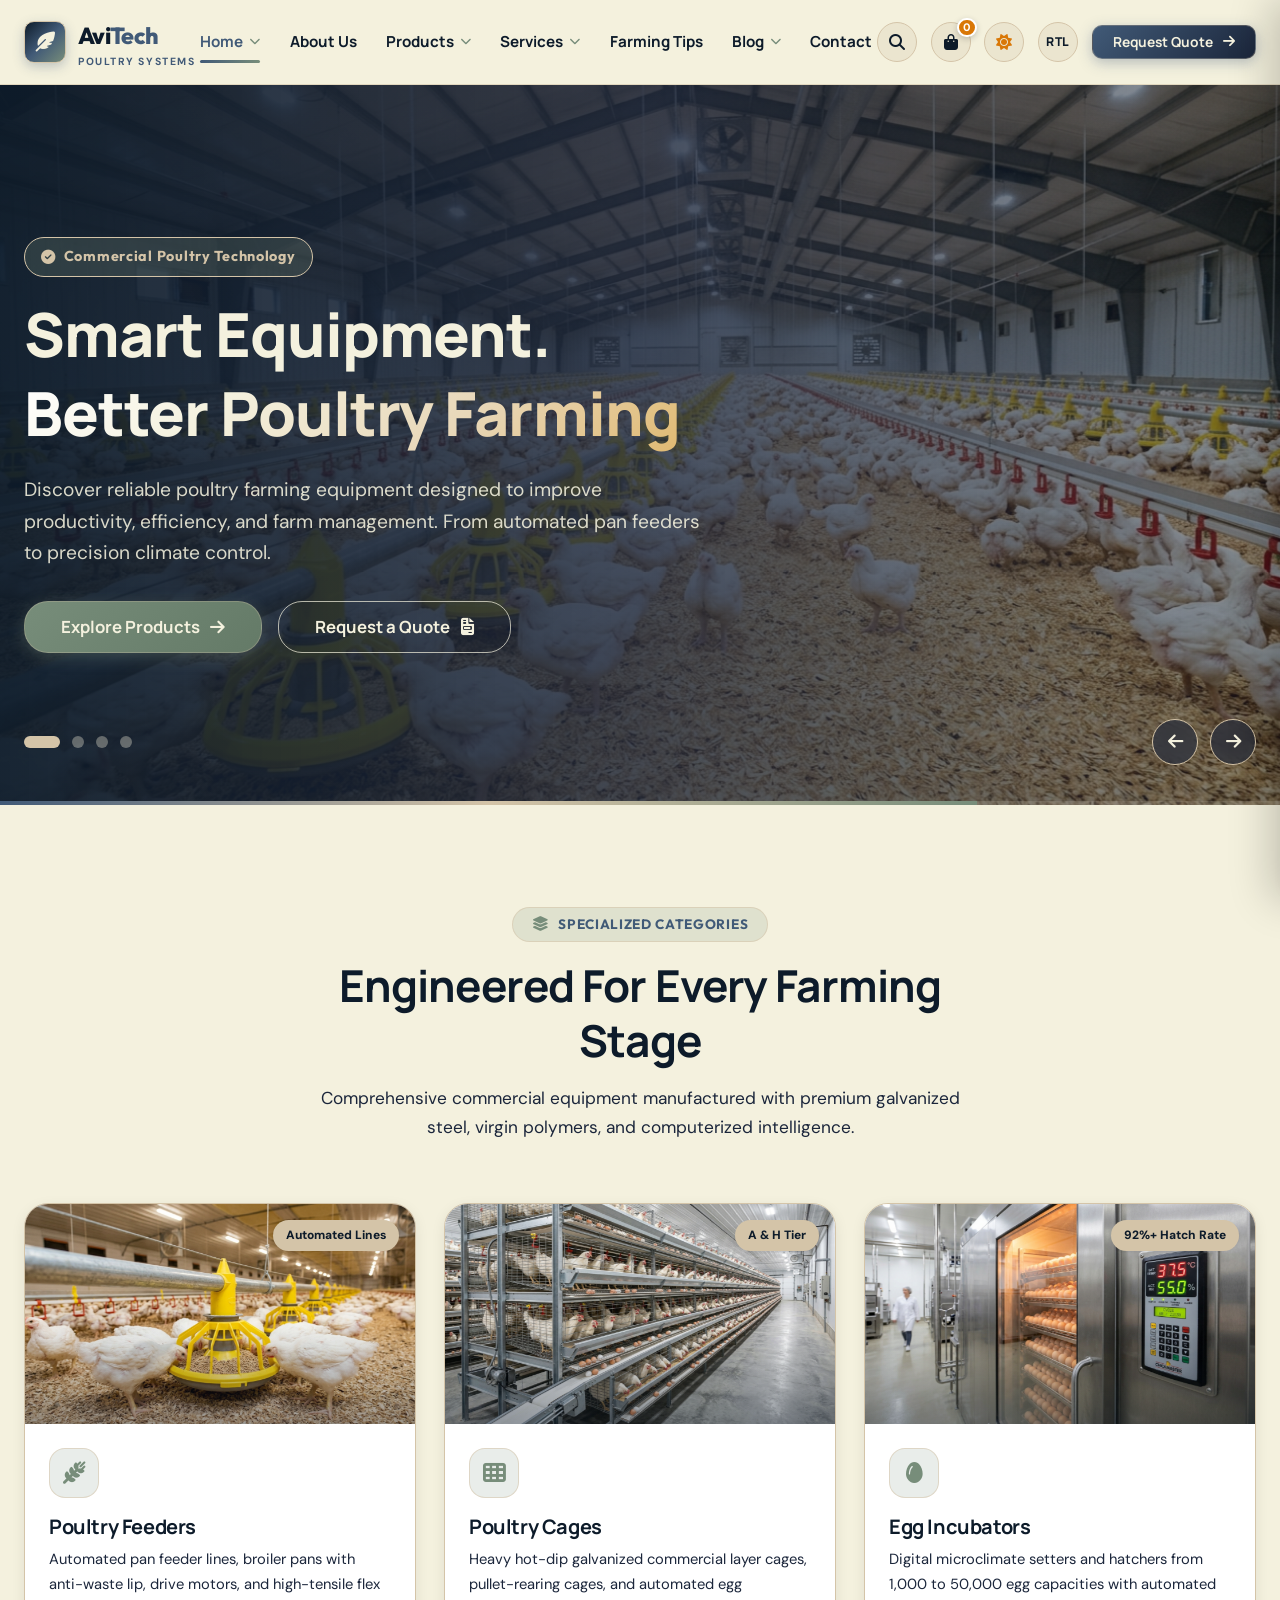
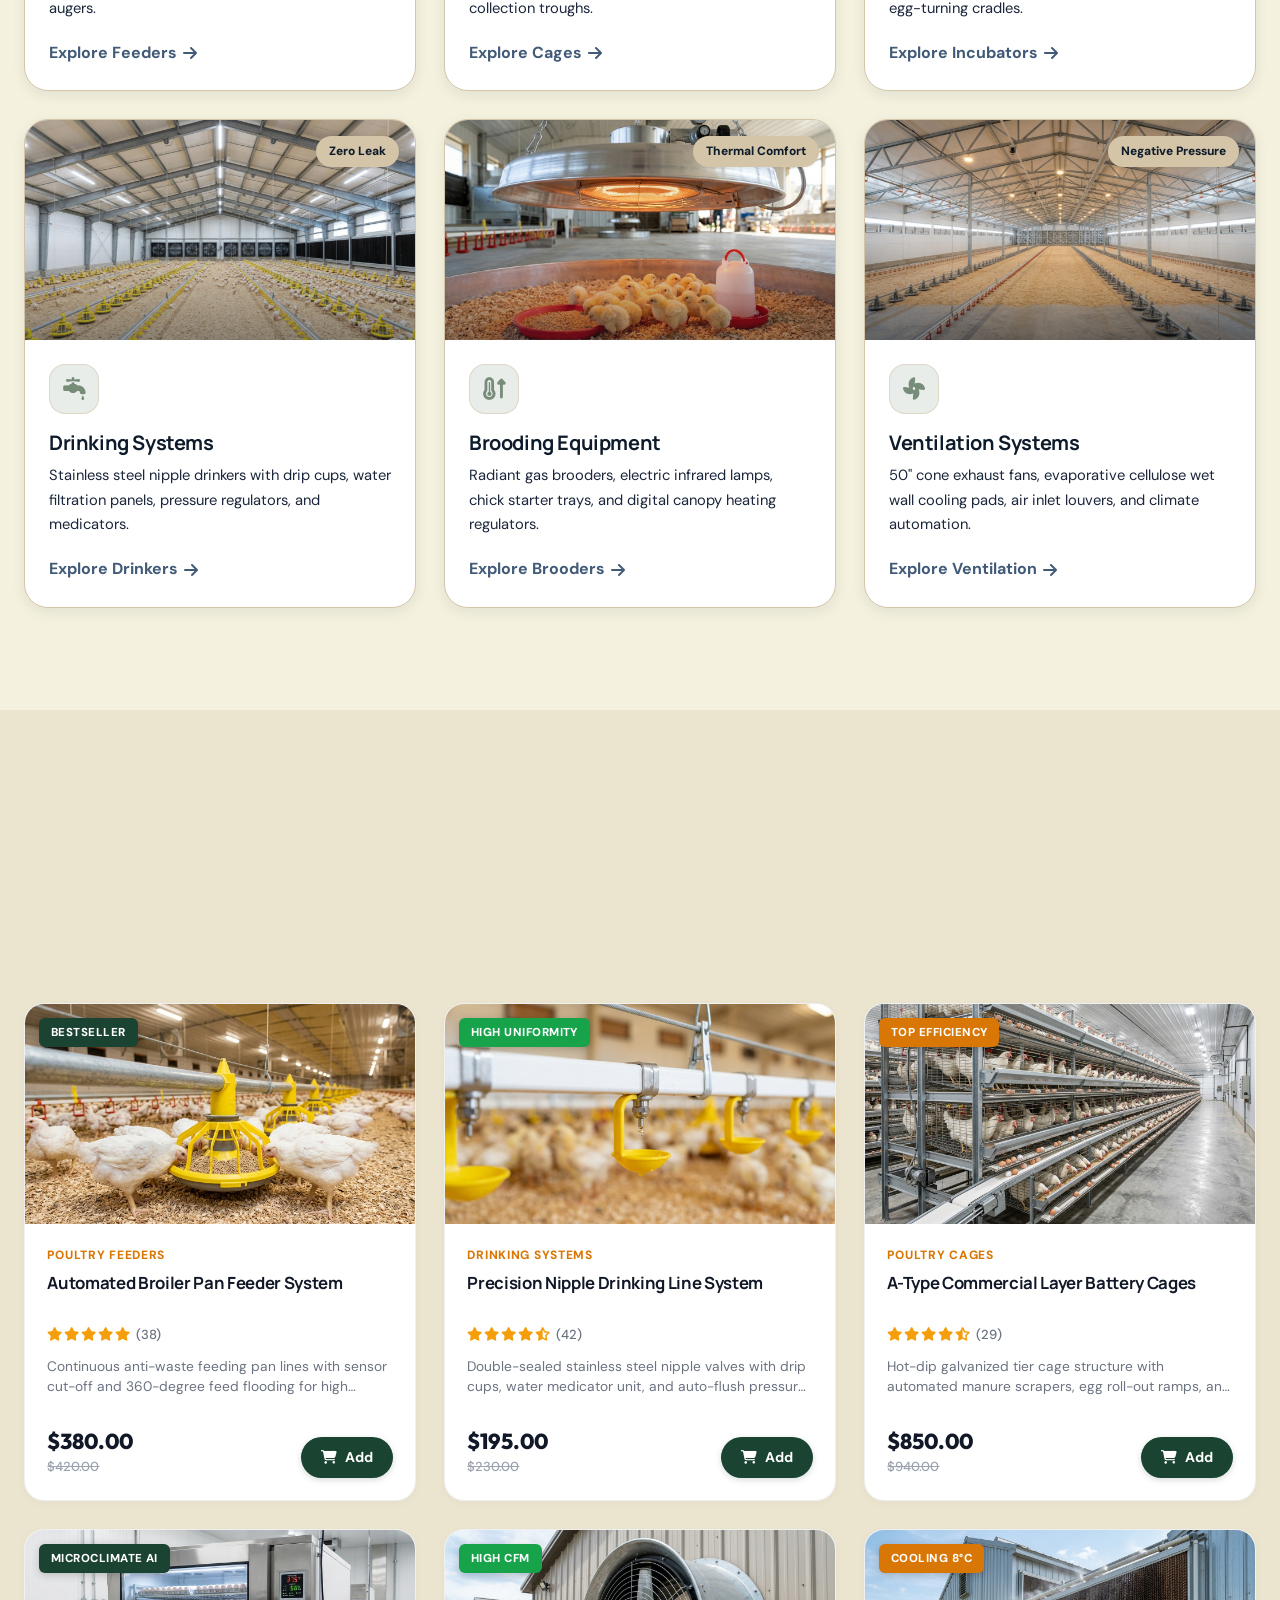
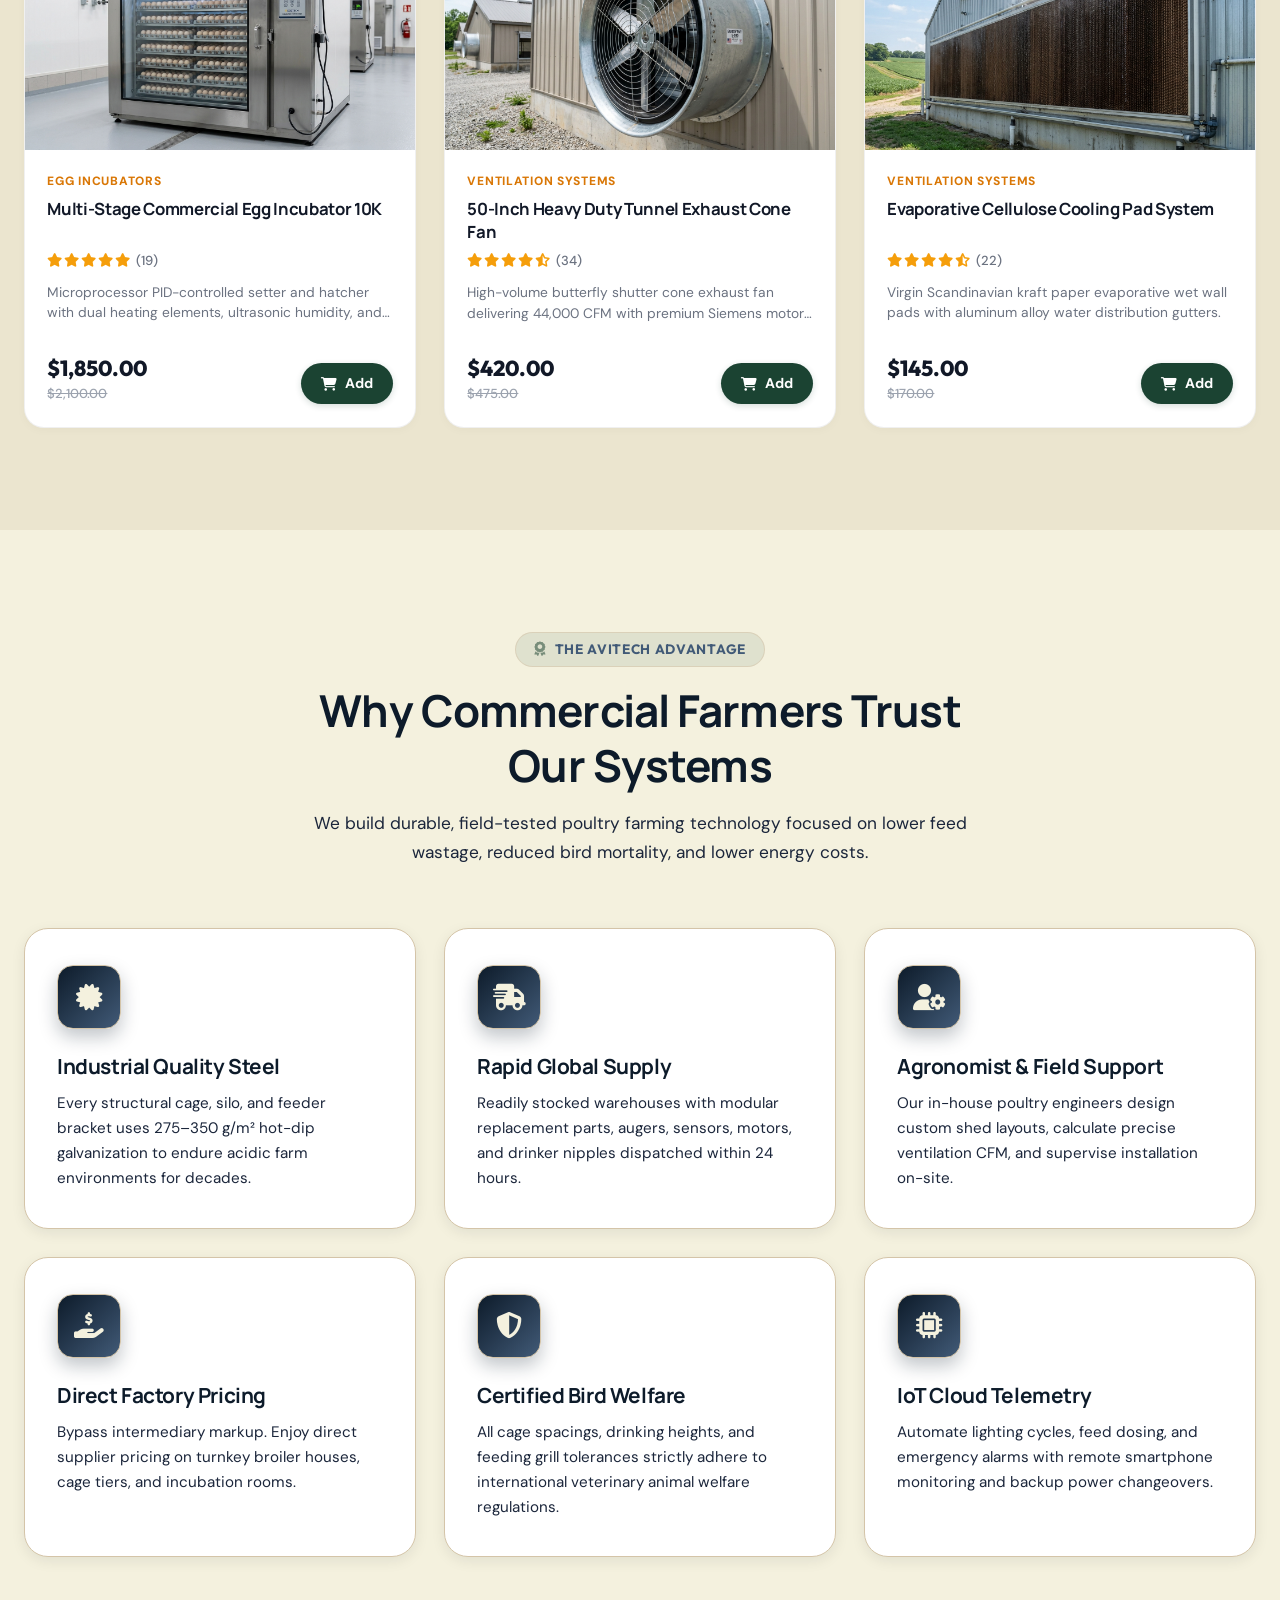
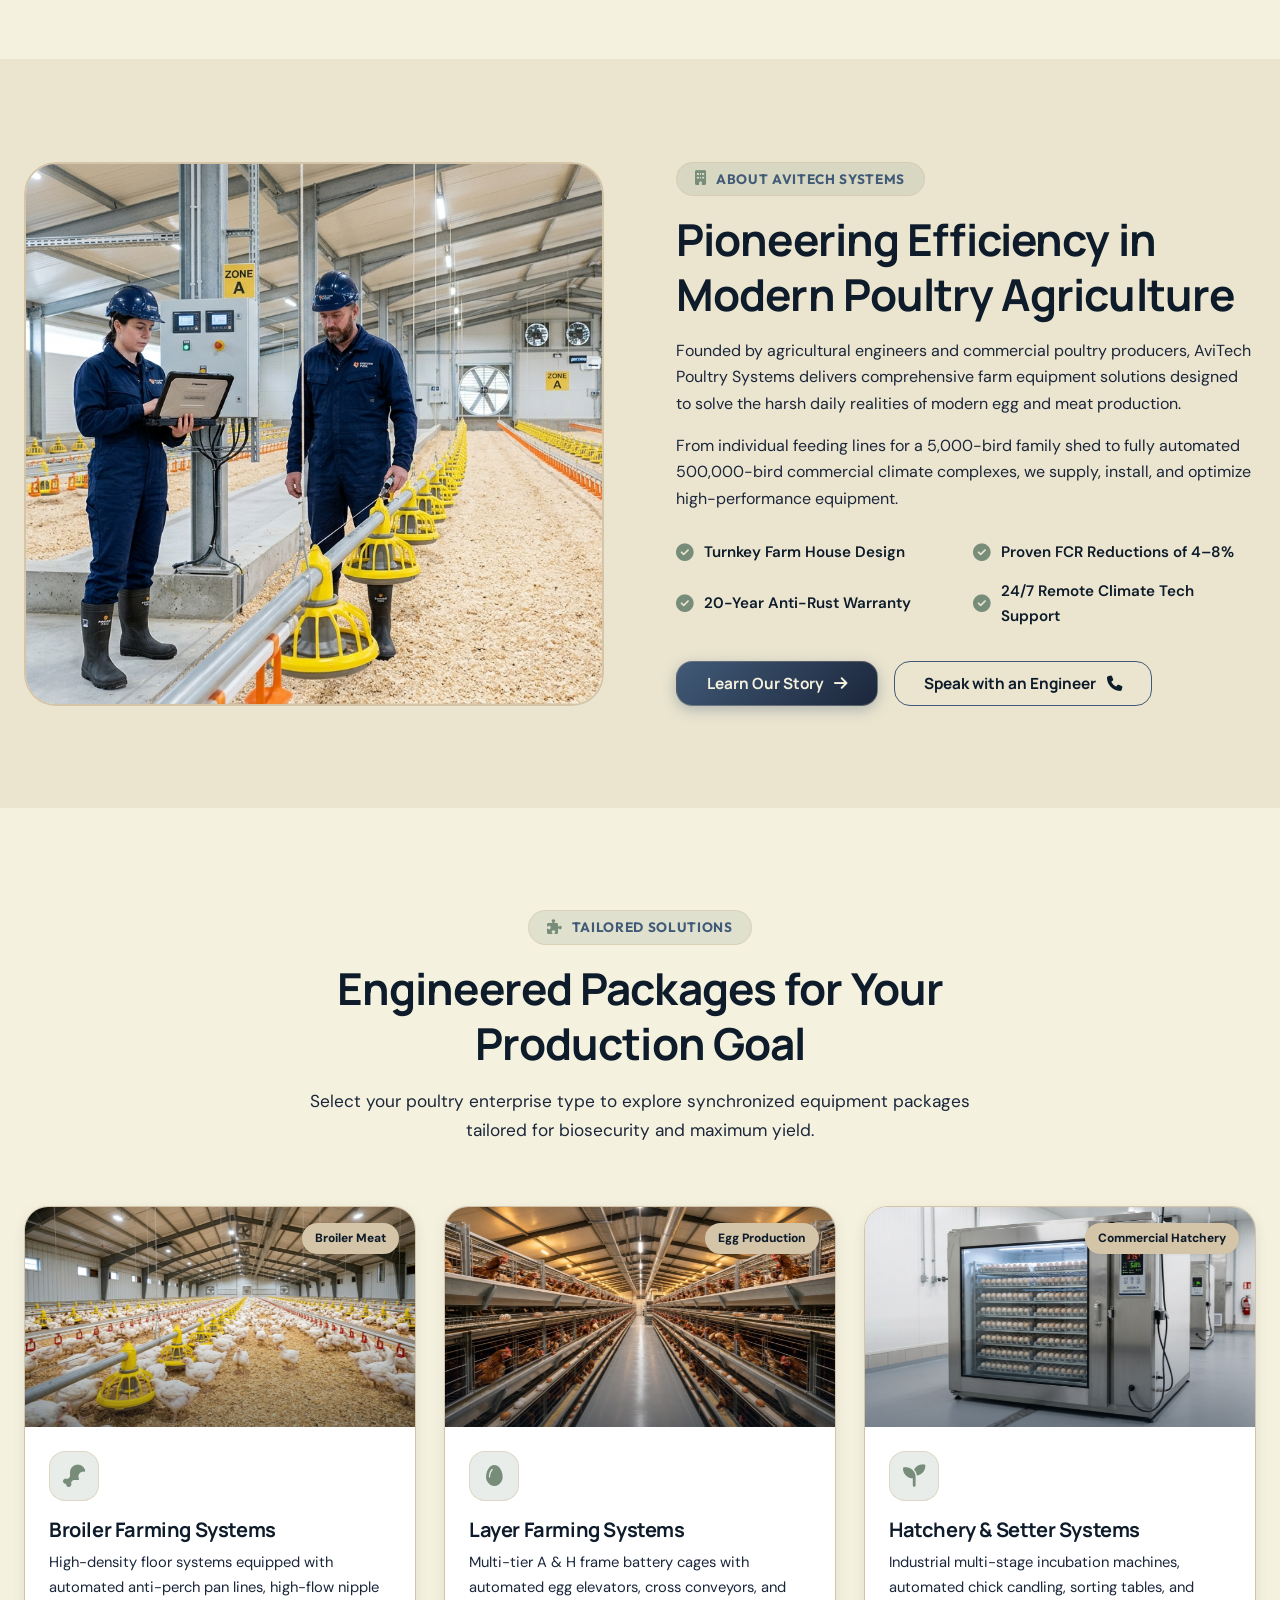
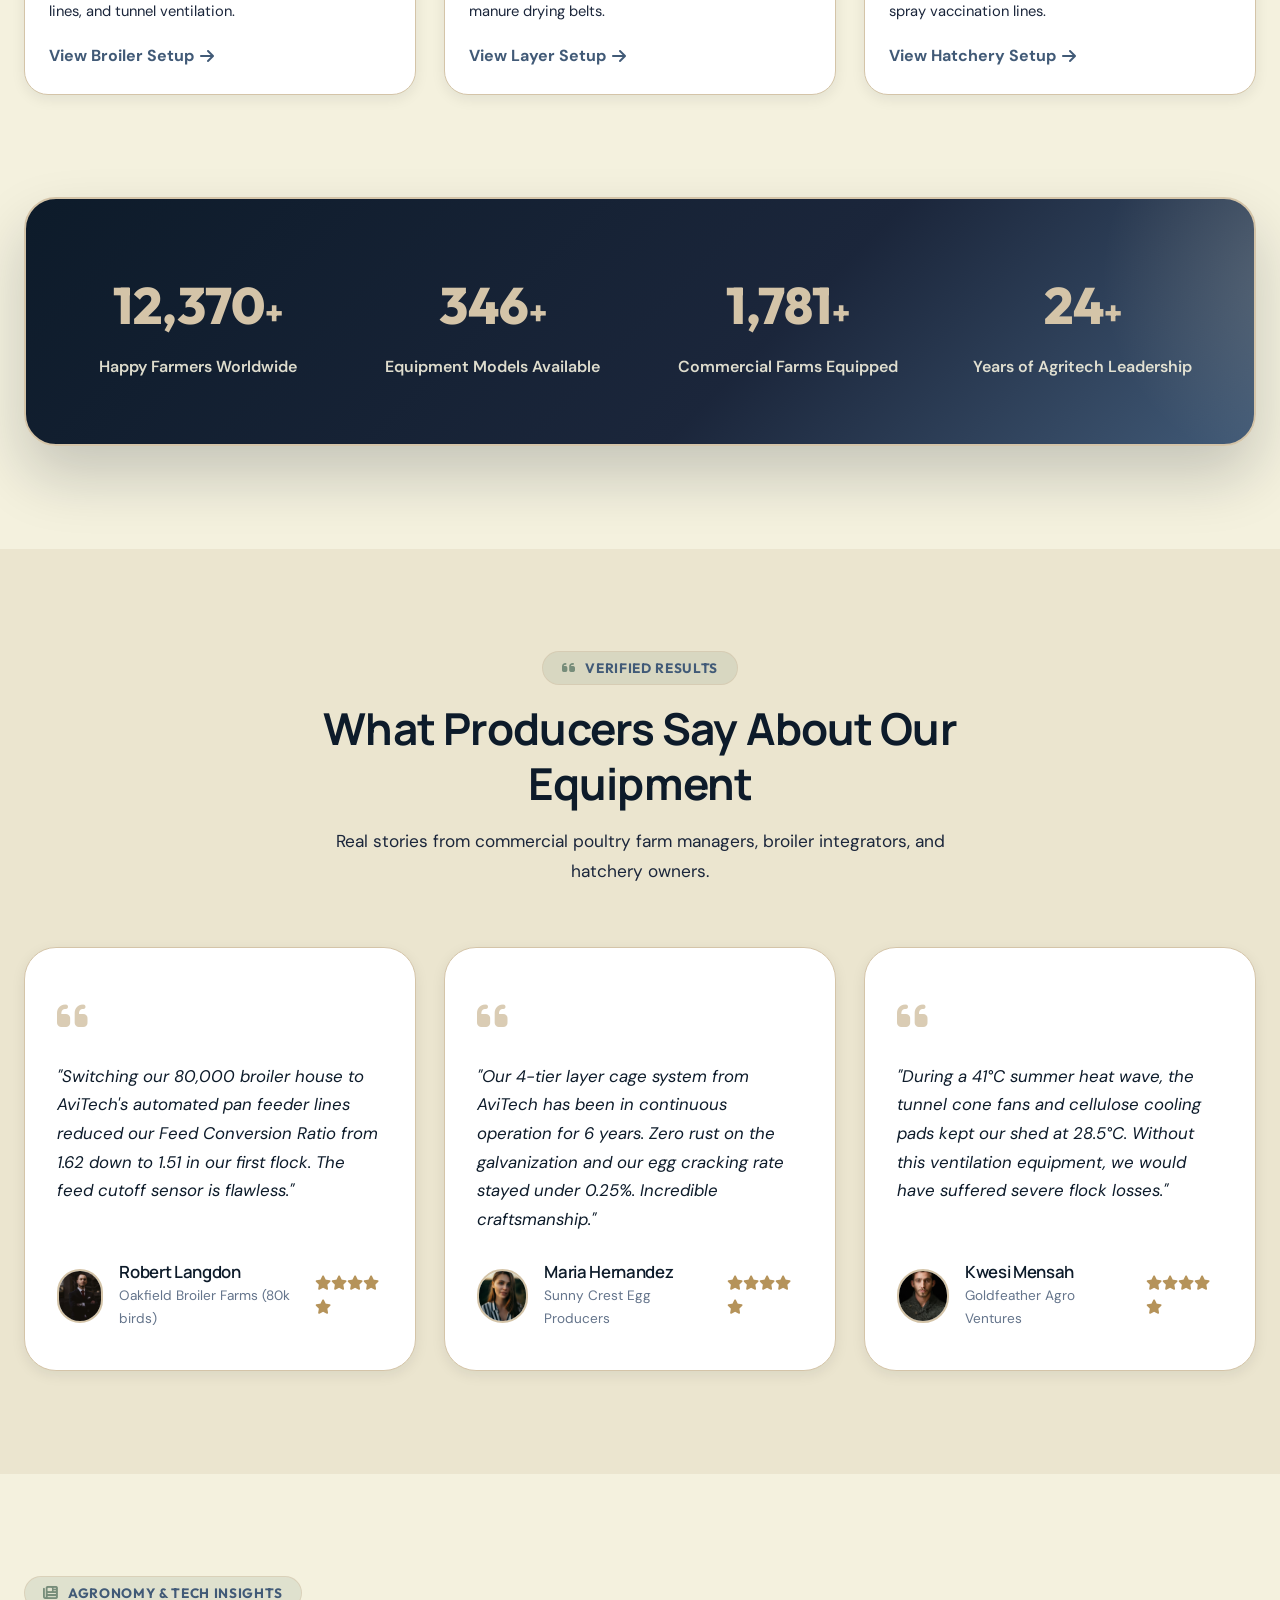
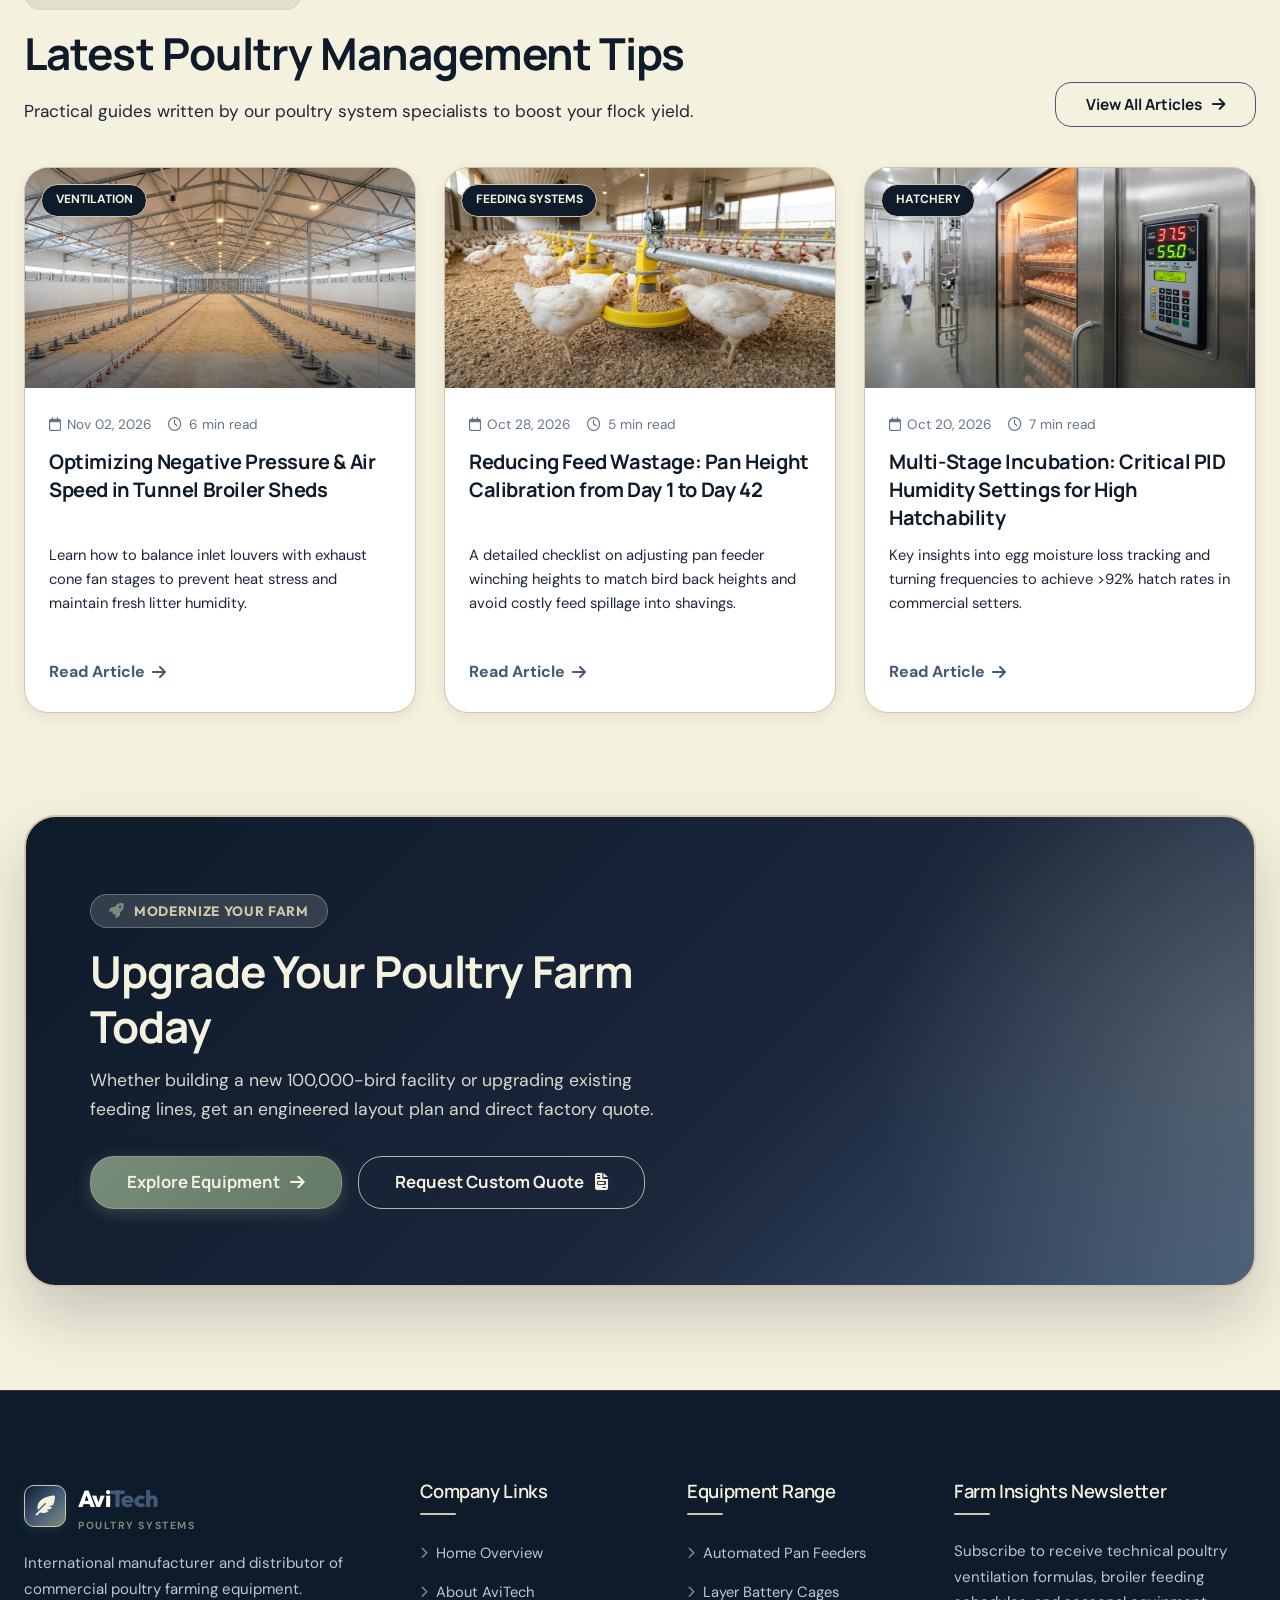
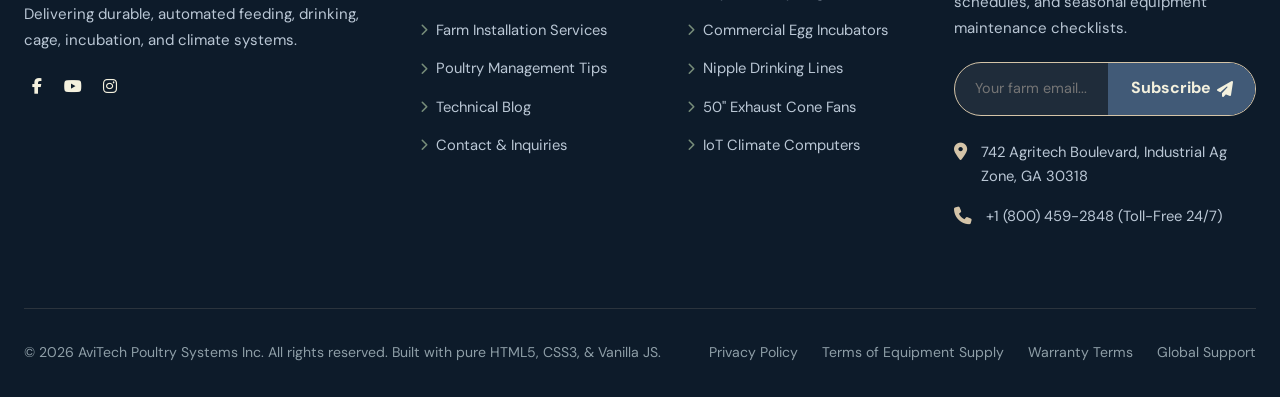
==== commit 9c248969: "fix(nav): enforce constant sticky header on mobile scroll and synchronize mobile drawer with Home Pa" ====
--- a/index.html
+++ b/index.html
@@ -129,13 +129,13 @@
         <i class="fa-solid fa-xmark"></i>
       </button>
     </div>
-    <div class="mobile-nav-menu">
+        <div class="mobile-nav-menu">
       <div>
         <a href="index.html" class="mobile-nav-link active mobile-dropdown-toggle">
           <span>Home</span> <i class="fa-solid fa-chevron-down mobile-chevron"></i>
         </a>
         <div class="mobile-submenu">
-          <a href="index.html" class="mobile-submenu-link"><i class="fa-solid fa-house-chimney"></i> Modern Ag Landing</a>
+          <a href="index.html" class="mobile-submenu-link active"><i class="fa-solid fa-house-chimney"></i> Modern Ag Landing</a>
           <a href="index-2.html" class="mobile-submenu-link"><i class="fa-solid fa-industry"></i> Equipment Specialized</a>
         </div>
       </div>
--- a/assets/css/style.css
+++ b/assets/css/style.css
@@ -187,7 +187,7 @@
   line-height: 1.65;
   color: var(--text-secondary);
   background-color: var(--bg-body);
-  overflow-x: hidden;
+  overflow-x: clip;
   transition: background-color var(--transition-normal), color var(--transition-normal);
 }
 
@@ -361,8 +361,9 @@
 .section-tag {
   display: inline-flex;
   align-items: center;
-  gap: 0.5rem;
-  padding: 0.35rem 0.95rem;
+  justify-content: center;
+  gap: 0.55rem;
+  padding: 0.5rem 1.15rem;
   border-radius: var(--radius-full);
   background-color: var(--accent-soft);
   color: var(--c-slate-blue);
@@ -370,9 +371,12 @@
   font-family: var(--font-display);
   font-size: 0.85rem;
   font-weight: 700;
+  line-height: 1.2;
   text-transform: uppercase;
   letter-spacing: 0.05em;
-  margin-block-end: 0.85rem;
+  margin-block-end: 1rem;
+  vertical-align: middle;
+  transition: all var(--transition-fast);
 }
 
 [data-theme="dark"] .section-tag {
@@ -382,8 +386,12 @@
 }
 
 .section-tag i {
-  font-size: 0.9rem;
+  font-size: 0.92rem;
   color: var(--c-sage-green);
+  display: inline-flex;
+  align-items: center;
+  justify-content: center;
+  line-height: 1;
 }
 
 .section-title {
@@ -845,13 +853,15 @@
   color: var(--c-sage-green);
 }
 
-.dropdown-link:hover {
+.dropdown-link:hover,
+.dropdown-link.active {
   background-color: var(--bg-surface-secondary);
   color: var(--c-slate-blue);
   transform: translateX(4px);
 }
 
-[dir="rtl"] .dropdown-link:hover {
+[dir="rtl"] .dropdown-link:hover,
+[dir="rtl"] .dropdown-link.active {
   transform: translateX(-4px);
 }
 
@@ -1150,8 +1160,11 @@
   gap: 0.5rem;
 }
 
-.mobile-submenu-link:hover {
-  color: var(--c-slate-blue);
+.mobile-submenu-link:hover,
+.mobile-submenu-link.active {
+  color: var(--c-slate-blue) !important;
+  font-weight: 700 !important;
+  background-color: var(--bg-surface-secondary);
 }
 
 /* --------------------------------------------------------------------------
@@ -2202,6 +2215,11 @@
   box-shadow: var(--shadow-xs);
 }
 
+.blog-cta-widget {
+  border-radius: var(--radius-lg);
+  padding: 1.75rem;
+}
+
 .article-cover-wrap {
   border-radius: var(--radius-xl);
   overflow: hidden;
@@ -2238,6 +2256,7 @@
   box-shadow: var(--shadow-sm);
   display: flex;
   flex-direction: column;
+  height: 100%;
   transition: all var(--transition-normal);
 }
 
@@ -2297,7 +2316,7 @@
 }
 
 .blog-body {
-  padding: 1.5rem;
+  padding: 1.65rem 1.5rem;
   display: flex;
   flex-direction: column;
   flex-grow: 1;
@@ -2321,7 +2340,10 @@
 .blog-title {
   font-size: 1.25rem;
   font-weight: 700;
-  line-height: 1.4;
+  line-height: 1.38;
+  min-height: 5.25rem;
+  display: flex;
+  align-items: flex-start;
   margin-block-end: 0.75rem;
 }
 
@@ -2336,8 +2358,16 @@
 .blog-snippet {
   font-size: 0.92rem;
   line-height: 1.6;
+  min-height: 5.9rem;
   margin-block-end: 1.25rem;
   flex-grow: 1;
+}
+
+.blog-body .btn-text {
+  margin-top: auto;
+  display: inline-flex;
+  align-items: center;
+  gap: 0.45rem;
 }
 
 /* --------------------------------------------------------------------------
@@ -3330,6 +3360,7 @@
   transition: all var(--transition-normal);
   display: flex;
   flex-direction: column;
+  height: 100%;
 }
 
 .process-step-card:hover {
@@ -3340,6 +3371,25 @@
 
 [data-theme="dark"] .process-step-card:hover {
   border-color: var(--c-sage-green);
+}
+
+.process-step-card h3 {
+  font-size: 1.22rem;
+  font-weight: 700;
+  color: var(--text-main);
+  margin-bottom: 0.75rem;
+  line-height: 1.35;
+  min-height: 3.25rem;
+  display: flex;
+  align-items: flex-start;
+}
+
+.process-step-card p {
+  font-size: 0.92rem;
+  color: var(--text-secondary);
+  line-height: 1.65;
+  margin: 0;
+  flex-grow: 1;
 }
 
 .step-number-tag {
@@ -3348,7 +3398,7 @@
   font-weight: 800;
   line-height: 1;
   color: var(--c-sage-green);
-  margin-bottom: 1rem;
+  margin-bottom: 1.15rem;
   display: flex;
   align-items: center;
   justify-content: space-between;
@@ -5000,12 +5050,82 @@
 /* Quick Service Cards in Top Grid */
 .service-quick-card {
   cursor: pointer;
+  display: flex !important;
+  flex-direction: column !important;
+  height: 100% !important;
   transition: all 0.3s cubic-bezier(0.16, 1, 0.3, 1);
 }
 
+.service-quick-card p {
+  flex-grow: 1 !important;
+  margin-bottom: 1.25rem !important;
+}
+
+.service-quick-card .service-explore-btn {
+  margin-top: auto !important;
+  display: inline-flex !important;
+  align-items: center !important;
+  gap: 0.45rem !important;
+}
+
 .service-quick-card:hover {
-  border-color: #1B4332;
-  box-shadow: 0 12px 28px rgba(0, 0, 0, 0.08);
+  border-color: var(--c-slate-blue);
+  box-shadow: 0 12px 28px rgba(0, 0, 0, 0.12);
+}
+
+/* Field Reliability Showcase & Tag Alignment */
+.field-showcase-section {
+  padding-block: clamp(4.5rem, 8vw, 7rem) !important;
+  position: relative;
+  background-color: var(--bg-main);
+  border-top: 1px solid var(--border-light);
+}
+
+[data-theme="dark"] .field-showcase-section {
+  border-top-color: var(--border-medium);
+}
+
+.field-reliability-tag {
+  display: inline-flex !important;
+  align-items: center !important;
+  justify-content: center !important;
+  gap: 0.65rem !important;
+  padding: 0.6rem 1.35rem !important;
+  font-size: 0.88rem !important;
+  font-weight: 700 !important;
+  line-height: 1.15 !important;
+  border-radius: var(--radius-full) !important;
+  margin-block-end: 1.25rem !important;
+  letter-spacing: 0.06em !important;
+  box-shadow: 0 2px 10px rgba(0, 0, 0, 0.05);
+  transition: all var(--transition-fast);
+  cursor: default;
+}
+
+.field-reliability-tag i {
+  font-size: 0.95rem !important;
+  line-height: 1 !important;
+  display: inline-flex !important;
+  align-items: center !important;
+  justify-content: center !important;
+}
+
+.field-showcase-layout {
+  align-items: center !important;
+}
+
+.field-reliability-actions {
+  display: flex !important;
+  gap: 1rem !important;
+  align-items: center !important;
+  flex-wrap: wrap !important;
+  margin-top: 2rem !important;
+}
+
+.field-reliability-actions .btn {
+  padding: 0.82rem 1.4rem !important;
+  font-size: 0.92rem !important;
+  white-space: nowrap !important;
 }
 
 /* --------------------------------------------------------------------------
--- a/assets/css/responsive.css
+++ b/assets/css/responsive.css
@@ -207,6 +207,11 @@
     gap: 1.5rem;
   }
   
+  .footer-grid {
+    grid-template-columns: repeat(2, 1fr) !important;
+    gap: 2.5rem !important;
+  }
+  
   .grid-3 {
     grid-template-columns: repeat(2, 1fr);
     gap: 1.5rem;
@@ -246,6 +251,15 @@
   .nutrition-visual img {
     min-height: 340px;
   }
+
+  .field-showcase-section {
+    padding-block: clamp(3.5rem, 6vw, 5rem) !important;
+  }
+
+  .field-showcase-layout {
+    gap: 2.5rem !important;
+    align-items: center !important;
+  }
 }
 
 /* Max Width 767px (Mobile Landscape & Large Phones) */
@@ -263,9 +277,19 @@
 
   html,
   body {
-    overflow-x: hidden !important;
+    overflow-x: clip !important;
     width: 100% !important;
     max-width: 100vw !important;
+  }
+
+  /* Constant Sticky Header on Mobile Scroll */
+  .site-header {
+    position: sticky !important;
+    top: 0 !important;
+    left: 0 !important;
+    right: 0 !important;
+    width: 100% !important;
+    z-index: 1000 !important;
   }
 
   .container,
@@ -299,8 +323,17 @@
   .grid-auto,
   .split-layout,
   .article-layout-grid {
-    grid-template-columns: 1fr !important;
+    grid-template-columns: minmax(0, 1fr) !important;
     gap: 1.35rem !important;
+  }
+
+  .split-layout > *,
+  .grid-2 > *,
+  .grid-3 > *,
+  .grid-4 > *,
+  .grid-auto > * {
+    min-width: 0 !important;
+    max-width: 100% !important;
   }
 
   .article-layout-grid aside {
@@ -329,6 +362,7 @@
   .hero-slide {
     display: flex !important;
     align-items: center !important;
+    overflow: hidden !important;
   }
 
   .hero-slide:not(.active) {
@@ -598,8 +632,44 @@
     justify-content: center !important;
   }
 
-  .service-card {
-    padding: 1.35rem !important;
+  .service-card,
+  .service-quick-card,
+  .process-step-card,
+  .feature-card {
+    padding: 1.65rem 1.35rem !important;
+  }
+
+  .process-step-card h3 {
+    min-height: auto !important;
+    margin-bottom: 0.5rem !important;
+  }
+
+  /* Field Reliability Showcase Responsive Alignment */
+  .field-showcase-section {
+    padding-block: 3.5rem !important;
+  }
+
+  .field-showcase-layout {
+    grid-template-columns: 1fr !important;
+    gap: 1.75rem !important;
+  }
+
+  .field-reliability-tag {
+    margin-block-end: 1rem !important;
+    padding: 0.5rem 1.15rem !important;
+  }
+
+  .field-reliability-actions {
+    flex-direction: column !important;
+    width: 100% !important;
+    gap: 0.85rem !important;
+    margin-top: 1.5rem !important;
+  }
+
+  .field-reliability-actions .btn {
+    width: 100% !important;
+    justify-content: center !important;
+    padding: 0.88rem 1.25rem !important;
   }
 
   /* Blog & Editorial Alignment in Inspect / Mobile Mode */
@@ -630,7 +700,7 @@
   }
 
   .blog-featured-content {
-    padding: 1.35rem 1.15rem !important;
+    padding: 1.35rem 1.25rem !important;
   }
 
   .blog-featured-title {
@@ -660,9 +730,12 @@
   .blog-card {
     width: 100% !important;
     max-width: 100% !important;
+    height: 100% !important;
     padding: 0 !important;
     border-radius: var(--radius-md, 12px) !important;
     overflow: hidden !important;
+    display: flex !important;
+    flex-direction: column !important;
   }
 
   .blog-img-box {
@@ -671,19 +744,34 @@
   }
 
   .blog-body {
-    padding: 1.25rem 1.15rem !important;
+    padding: 1.35rem 1.25rem !important;
+    display: flex !important;
+    flex-direction: column !important;
+    flex-grow: 1 !important;
   }
 
   .blog-title {
     font-size: 1.12rem !important;
     line-height: 1.35 !important;
-    margin-bottom: 0.5rem !important;
+    min-height: 4.65rem !important;
+    display: flex !important;
+    align-items: flex-start !important;
+    margin-bottom: 0.65rem !important;
   }
 
   .blog-snippet {
     font-size: 0.88rem !important;
     line-height: 1.55 !important;
-    margin-bottom: 1rem !important;
+    min-height: 4.4rem !important;
+    margin-bottom: 1.15rem !important;
+    flex-grow: 1 !important;
+  }
+
+  .blog-body .btn-text {
+    margin-top: auto !important;
+    display: inline-flex !important;
+    align-items: center !important;
+    gap: 0.45rem !important;
   }
 
   .blog-sidebar {
@@ -691,7 +779,8 @@
     width: 100% !important;
   }
 
-  .blog-widget {
+  .blog-widget,
+  .blog-cta-widget {
     padding: 1.25rem !important;
     border-radius: var(--radius-md, 12px) !important;
   }
@@ -925,21 +1014,53 @@
 
   .newsletter-form-wrap,
   .newsletter-box {
+    display: flex !important;
     flex-direction: column !important;
     background: transparent !important;
+    border: none !important;
+    border-radius: 0 !important;
+    overflow: visible !important;
+    box-shadow: none !important;
     padding: 0 !important;
-    gap: 0.65rem !important;
-    width: 100% !important;
-  }
-
+    gap: 0.75rem !important;
+    width: 100% !important;
+  }
+
+  .newsletter-box:focus-within {
+    border: none !important;
+    border-color: transparent !important;
+    box-shadow: none !important;
+  }
+
+  input[type="email"].newsletter-input,
   .newsletter-input {
     background: #ffffff !important;
+    border: 1.5px solid rgba(212, 196, 168, 0.6) !important;
     border-radius: var(--radius-full, 9999px) !important;
+    color: #0D1B2A !important;
+    -webkit-text-fill-color: #0D1B2A !important;
     padding: 0 1.25rem !important;
     height: 48px !important;
-    font-size: 1rem !important;
+    font-size: 0.95rem !important;
+    font-weight: 500 !important;
     width: 100% !important;
     box-sizing: border-box !important;
+    box-shadow: 0 2px 8px rgba(0, 0, 0, 0.12) !important;
+    transition: border-color var(--transition-fast), box-shadow var(--transition-fast) !important;
+  }
+
+  input[type="email"].newsletter-input::placeholder,
+  .newsletter-input::placeholder {
+    color: #6C7A89 !important;
+    -webkit-text-fill-color: #6C7A89 !important;
+    opacity: 1 !important;
+  }
+
+  input[type="email"].newsletter-input:focus,
+  .newsletter-input:focus {
+    border-color: var(--c-warm-sand) !important;
+    box-shadow: 0 0 0 3px rgba(212, 196, 168, 0.4) !important;
+    outline: none !important;
   }
 
   .newsletter-form-wrap .btn,
@@ -947,8 +1068,28 @@
     width: 100% !important;
     height: 48px !important;
     border-radius: var(--radius-full, 9999px) !important;
+    background-color: var(--c-slate-blue) !important;
+    color: #ffffff !important;
     font-size: 0.95rem !important;
+    font-weight: 700 !important;
+    display: inline-flex !important;
+    align-items: center !important;
     justify-content: center !important;
+    gap: 0.5rem !important;
+    border: none !important;
+    cursor: pointer !important;
+    box-shadow: 0 4px 14px rgba(65, 90, 119, 0.35) !important;
+    transition: background-color var(--transition-fast), transform var(--transition-fast), box-shadow var(--transition-fast) !important;
+  }
+
+  .newsletter-form-wrap .btn:hover,
+  .newsletter-form-wrap .btn:active,
+  .newsletter-btn:hover,
+  .newsletter-btn:active {
+    background-color: var(--c-sage-green) !important;
+    color: var(--c-deep-navy) !important;
+    box-shadow: 0 6px 18px rgba(163, 177, 138, 0.4) !important;
+    transform: translateY(-1px) !important;
   }
 
   /* Drawers & Modals on Mobile */
@@ -962,7 +1103,8 @@
     height: 36px !important;
   }
 
-  .modal-dialog {
+  .modal-dialog,
+  .modal-content {
     width: 95% !important;
     max-width: 95% !important;
     padding: 1.5rem 1.25rem !important;
@@ -1062,19 +1204,89 @@
     display: none !important;
   }
 
+  .service-detail-pane,
   .service-tab-pane {
+    padding: 0 !important;
+  }
+
+  .service-pane-card {
+    border-radius: var(--radius-lg, 16px) !important;
+    overflow: hidden !important;
+  }
+
+  .service-pane-image-box {
+    height: 210px !important;
+    width: 100% !important;
+  }
+
+  .service-pane-img {
+    height: 100% !important;
+    width: 100% !important;
+    object-fit: cover !important;
+  }
+
+  .service-pane-content {
+    padding: 1.5rem 1.25rem !important;
+  }
+
+  .service-pane-title {
+    font-size: 1.28rem !important;
+    line-height: 1.35 !important;
+    margin-bottom: 0.75rem !important;
+  }
+
+  .service-pane-desc {
+    font-size: 0.88rem !important;
+    line-height: 1.6 !important;
+    margin-bottom: 1.25rem !important;
+  }
+
+  .service-checklist-grid {
+    grid-template-columns: 1fr !important;
+    gap: 0.65rem !important;
+    margin-bottom: 1.25rem !important;
+  }
+
+  .service-specs-table {
+    grid-template-columns: 1fr !important;
+    padding: 0.9rem 1rem !important;
+    gap: 0.75rem !important;
+    margin-bottom: 1.5rem !important;
+  }
+
+  .service-actions-row {
+    flex-direction: column !important;
+    width: 100% !important;
+    gap: 0.75rem !important;
+  }
+
+  .service-actions-row .btn {
+    width: 100% !important;
+    justify-content: center !important;
+    padding: 0.85rem 1.25rem !important;
+    min-height: 44px !important;
+  }
+
+  /* Case Studies Mobile Padding */
+  .case-study-card {
+    border-radius: var(--radius-lg, 16px) !important;
+  }
+
+  .case-study-header {
+    padding: 1.35rem 1.25rem 0.75rem !important;
+  }
+
+  .case-study-body {
     padding: 1.25rem !important;
   }
 
-  .service-tab-pane .split-layout {
-    grid-template-columns: 1fr !important;
-    gap: 1.25rem !important;
-  }
-
-  .service-tab-pane img {
-    height: 220px !important;
-    width: 100% !important;
-    object-fit: cover !important;
+  /* Accordion Mobile Padding */
+  .accordion-header {
+    padding: 1rem 1.15rem !important;
+  }
+
+  .accordion-body {
+    padding: 0 1.15rem 1.15rem !important;
   }
 
   /* Store Locator Google Maps Mobile Alignment (Exact Match to Reference Platform) */
@@ -1126,8 +1338,10 @@
   }
 
   .map-view-switcher {
-    top: 12px !important;
-    right: 12px !important;
+    top: 10px !important;
+    left: 10px !important;
+    right: 10px !important;
+    max-width: calc(100% - 20px) !important;
     padding: 3px !important;
     gap: 3px !important;
     background: rgba(255, 255, 255, 0.95) !important;
@@ -1140,15 +1354,19 @@
   }
 
   .map-view-btn {
-    padding: 0.4rem 0.65rem !important;
-    font-size: 0.78rem !important;
+    flex: 1 1 0 !important;
+    padding: 0.35rem 0.4rem !important;
+    font-size: 0.74rem !important;
     border: none !important;
     background: transparent !important;
     border-radius: 8px !important;
     display: inline-flex !important;
     align-items: center !important;
-    gap: 0.35rem !important;
+    justify-content: center !important;
+    gap: 0.28rem !important;
     font-weight: 700 !important;
+    min-height: 36px !important;
+    white-space: nowrap !important;
   }
 
   .store-floating-card {
@@ -1175,6 +1393,156 @@
   .store-actions-grid {
     grid-template-columns: 1fr 1fr !important;
     gap: 0.6rem !important;
+  }
+
+  .store-actions-grid .btn {
+    min-height: 40px !important;
+    display: inline-flex !important;
+    align-items: center !important;
+    justify-content: center !important;
+    padding: 0.5rem 0.75rem !important;
+    font-size: 0.84rem !important;
+  }
+
+  /* Component Touch Target & Layout Polish Across Pages */
+  .contact-card-action.copy-text-btn {
+    min-height: 38px !important;
+    padding: 0.45rem 0.85rem !important;
+    display: inline-flex !important;
+    align-items: center !important;
+    gap: 0.5rem !important;
+    border-radius: var(--radius-sm) !important;
+    background: var(--bg-surface-secondary) !important;
+    font-size: 0.82rem !important;
+  }
+
+  .map-view-btn {
+    min-height: 38px !important;
+    padding: 0.45rem 0.85rem !important;
+    display: inline-flex !important;
+    align-items: center !important;
+    font-size: 0.84rem !important;
+  }
+
+  .service-quick-card .service-explore-btn {
+    min-height: 40px !important;
+    display: inline-flex !important;
+    align-items: center !important;
+    gap: 0.45rem !important;
+    padding: 0.5rem 0 !important;
+  }
+
+  .blog-cta-widget .btn {
+    min-height: 44px !important;
+    display: inline-flex !important;
+    align-items: center !important;
+    justify-content: center !important;
+  }
+
+  /* Product Details Page Responsive Image & Actions */
+  #product-details-content .split-layout > div:first-child > div:first-child {
+    height: clamp(240px, 60vw, 360px) !important;
+  }
+
+  .gallery-thumb {
+    height: clamp(65px, 18vw, 85px) !important;
+  }
+
+  .product-action-buttons {
+    flex-direction: column !important;
+    width: 100% !important;
+    gap: 0.75rem !important;
+  }
+
+  .product-action-buttons .btn {
+    width: 100% !important;
+    justify-content: center !important;
+    min-height: 46px !important;
+    padding: 0.75rem 1rem !important;
+  }
+
+  [data-tabs-group] > div:first-child {
+    overflow-x: auto !important;
+    flex-wrap: nowrap !important;
+    -webkit-overflow-scrolling: touch !important;
+    scrollbar-width: none !important;
+  }
+
+  [data-tabs-group] > div:first-child::-webkit-scrollbar {
+    display: none !important;
+  }
+
+  [data-tabs-group] .tab-btn {
+    flex-shrink: 0 !important;
+    white-space: nowrap !important;
+  }
+
+  /* Service Details Page Image & Sticky Card Overrides */
+  #sd-image {
+    object-fit: cover !important;
+  }
+
+  #service-details-content .reveal-left > div[style*="height: 340px"] {
+    height: clamp(210px, 52vw, 320px) !important;
+  }
+
+  #service-details-content .reveal-right > div[style*="position: sticky"] {
+    position: static !important;
+    padding: 1.5rem 1.25rem !important;
+    margin-top: 1.5rem !important;
+    box-shadow: var(--shadow-md) !important;
+  }
+
+  /* About Page Turnkey Showcase Banner */
+  .reveal-zoom img[src*="turnkey-poultry-project.jpg"] {
+    height: clamp(250px, 58vw, 360px) !important;
+  }
+
+  .reveal-zoom div[style*="position: absolute"] {
+    padding: 1.25rem 1rem !important;
+  }
+
+  .reveal-zoom div[style*="position: absolute"] h3 {
+    font-size: clamp(1.05rem, 3.8vw, 1.35rem) !important;
+    line-height: 1.3 !important;
+    margin-bottom: 0.35rem !important;
+  }
+
+  .reveal-zoom div[style*="position: absolute"] p {
+    font-size: 0.85rem !important;
+    line-height: 1.4 !important;
+    display: -webkit-box !important;
+    -webkit-line-clamp: 2 !important;
+    -webkit-box-orient: vertical !important;
+    overflow: hidden !important;
+  }
+
+  /* About Page Timeline Mobile Spacing */
+  div[style*="max-width: 800px"] div[style*="display: flex; gap: 2rem"] {
+    gap: 1rem !important;
+    margin-bottom: 1.75rem !important;
+  }
+
+  div[style*="max-width: 800px"] div[style*="width: 50px; height: 50px"] {
+    width: 42px !important;
+    height: 42px !important;
+    font-size: 0.88rem !important;
+  }
+
+  div[style*="max-width: 800px"] div[style*="left: 24px"] {
+    left: 20px !important;
+  }
+
+  /* Table Mobile Scroll and Padding */
+  table {
+    -webkit-overflow-scrolling: touch !important;
+  }
+
+  table th,
+  table td {
+    padding: 0.75rem 0.85rem !important;
+    font-size: 0.86rem !important;
+    white-space: nowrap !important;
   }
 
   /* Footer on Mobile */
@@ -1301,11 +1669,17 @@
   .action-btn,
   .control-btn,
   .hamburger-btn {
-    width: 33px !important;
-    height: 33px !important;
-    font-size: 0.82rem !important;
+    width: 38px !important;
+    height: 38px !important;
+    min-width: 38px !important;
+    min-height: 38px !important;
+    font-size: 0.92rem !important;
     flex-shrink: 0 !important;
     padding: 0 !important;
+    display: inline-flex !important;
+    align-items: center !important;
+    justify-content: center !important;
+    border-radius: var(--radius-md) !important;
   }
 
   .header-cart-badge {
@@ -1333,9 +1707,11 @@
   .action-btn,
   .control-btn,
   .hamburger-btn {
-    width: 31px !important;
-    height: 31px !important;
-    font-size: 0.78rem !important;
+    width: 38px !important;
+    height: 38px !important;
+    min-width: 38px !important;
+    min-height: 38px !important;
+    font-size: 0.9rem !important;
   }
 
   .nav-actions,
@@ -1350,3 +1726,27 @@
     display: none !important;
   }
 }
+
+/* Max Width 350px (Ultra Compact Screens) */
+@media (max-width: 350px) {
+  .brand-name,
+  .logo-text {
+    font-size: 0.88rem !important;
+  }
+
+  .brand-icon-box,
+  .logo-badge {
+    width: 28px !important;
+    height: 28px !important;
+  }
+
+  .action-btn,
+  .control-btn,
+  .hamburger-btn {
+    width: 36px !important;
+    height: 36px !important;
+    min-width: 36px !important;
+    min-height: 36px !important;
+    font-size: 0.85rem !important;
+  }
+}
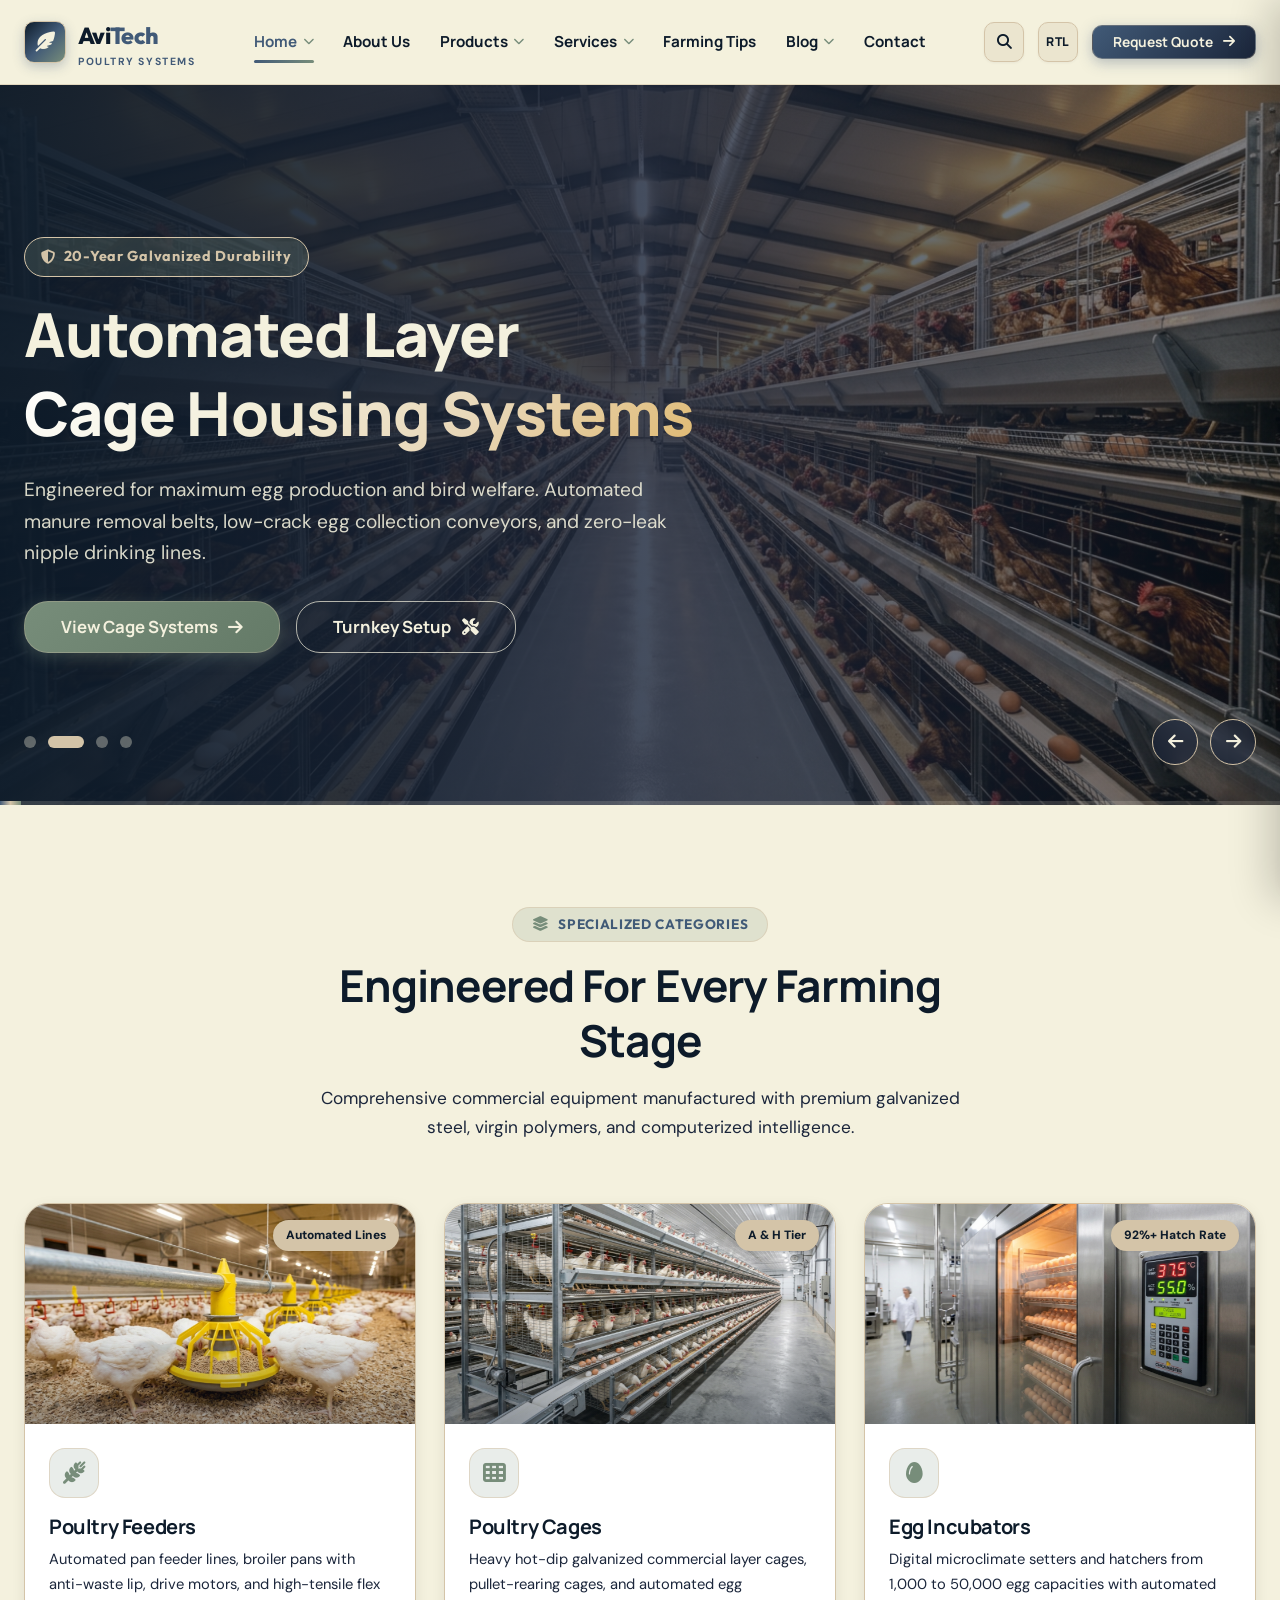
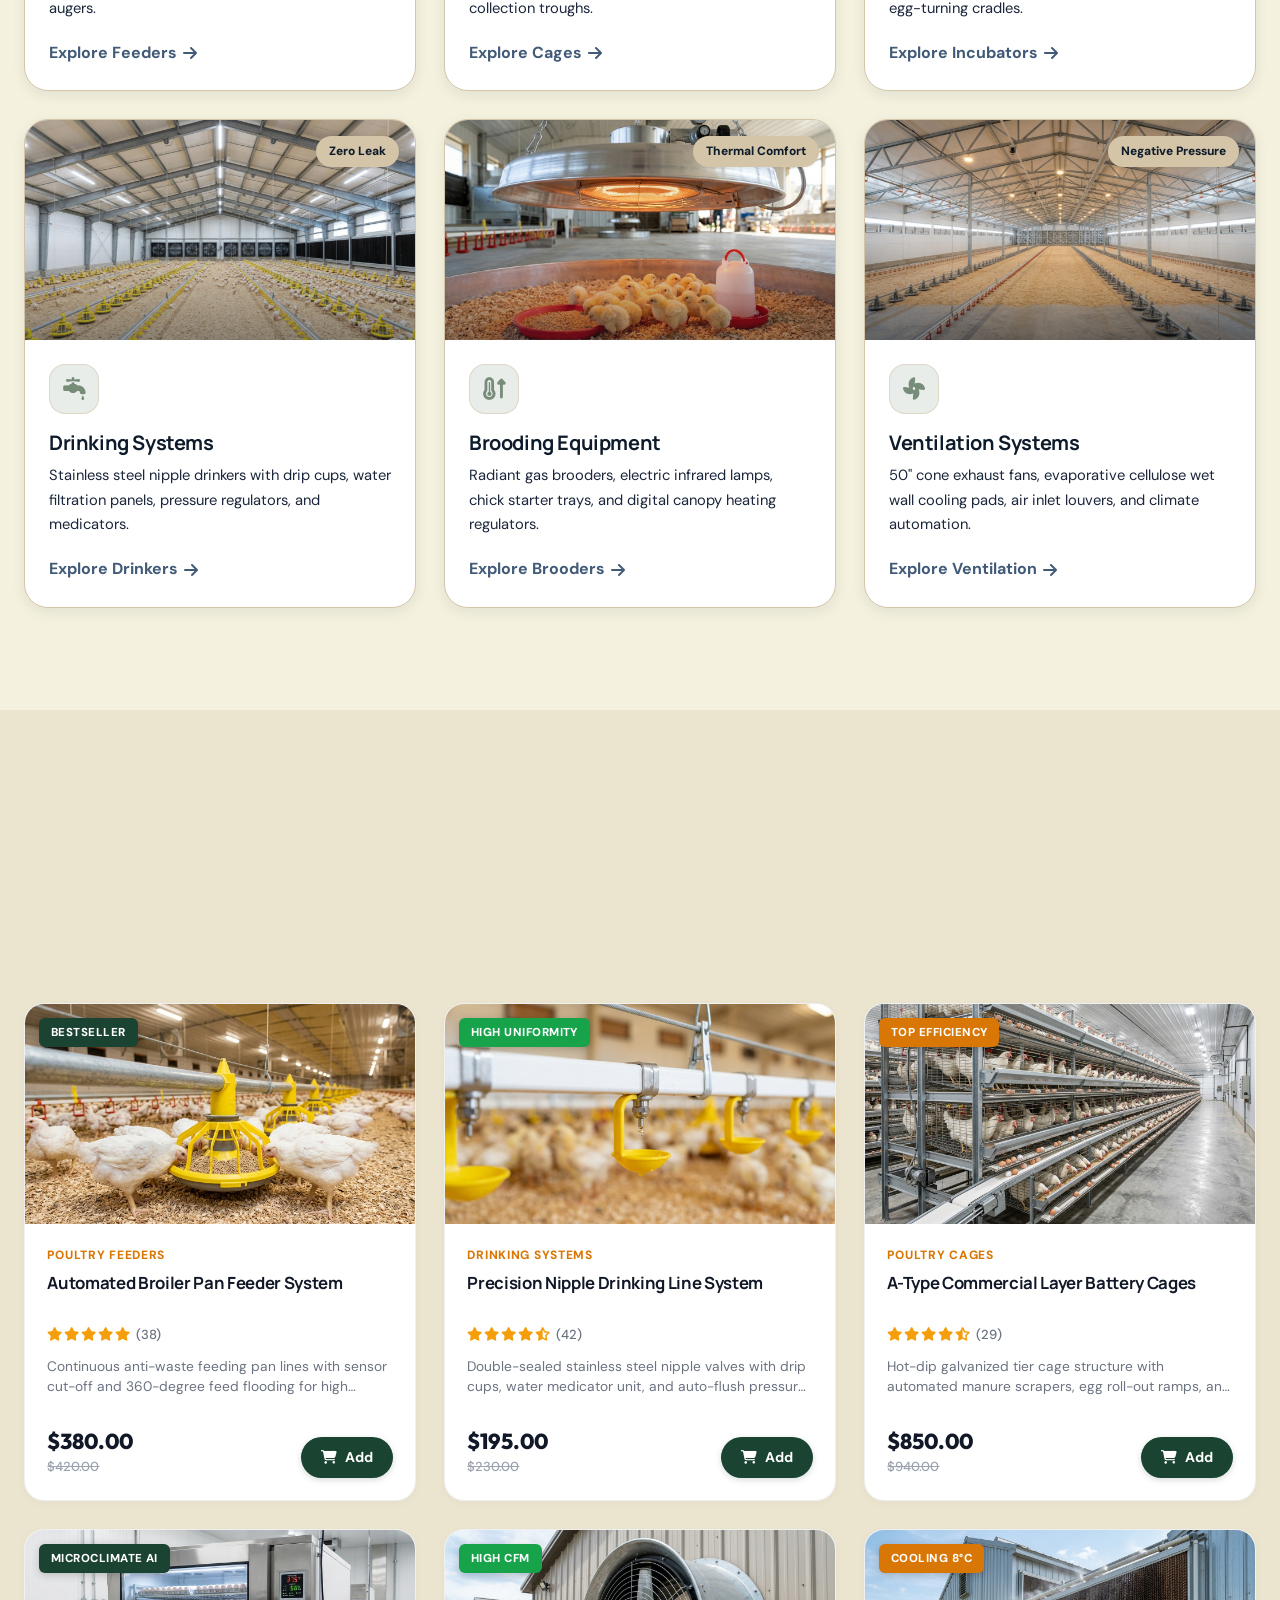
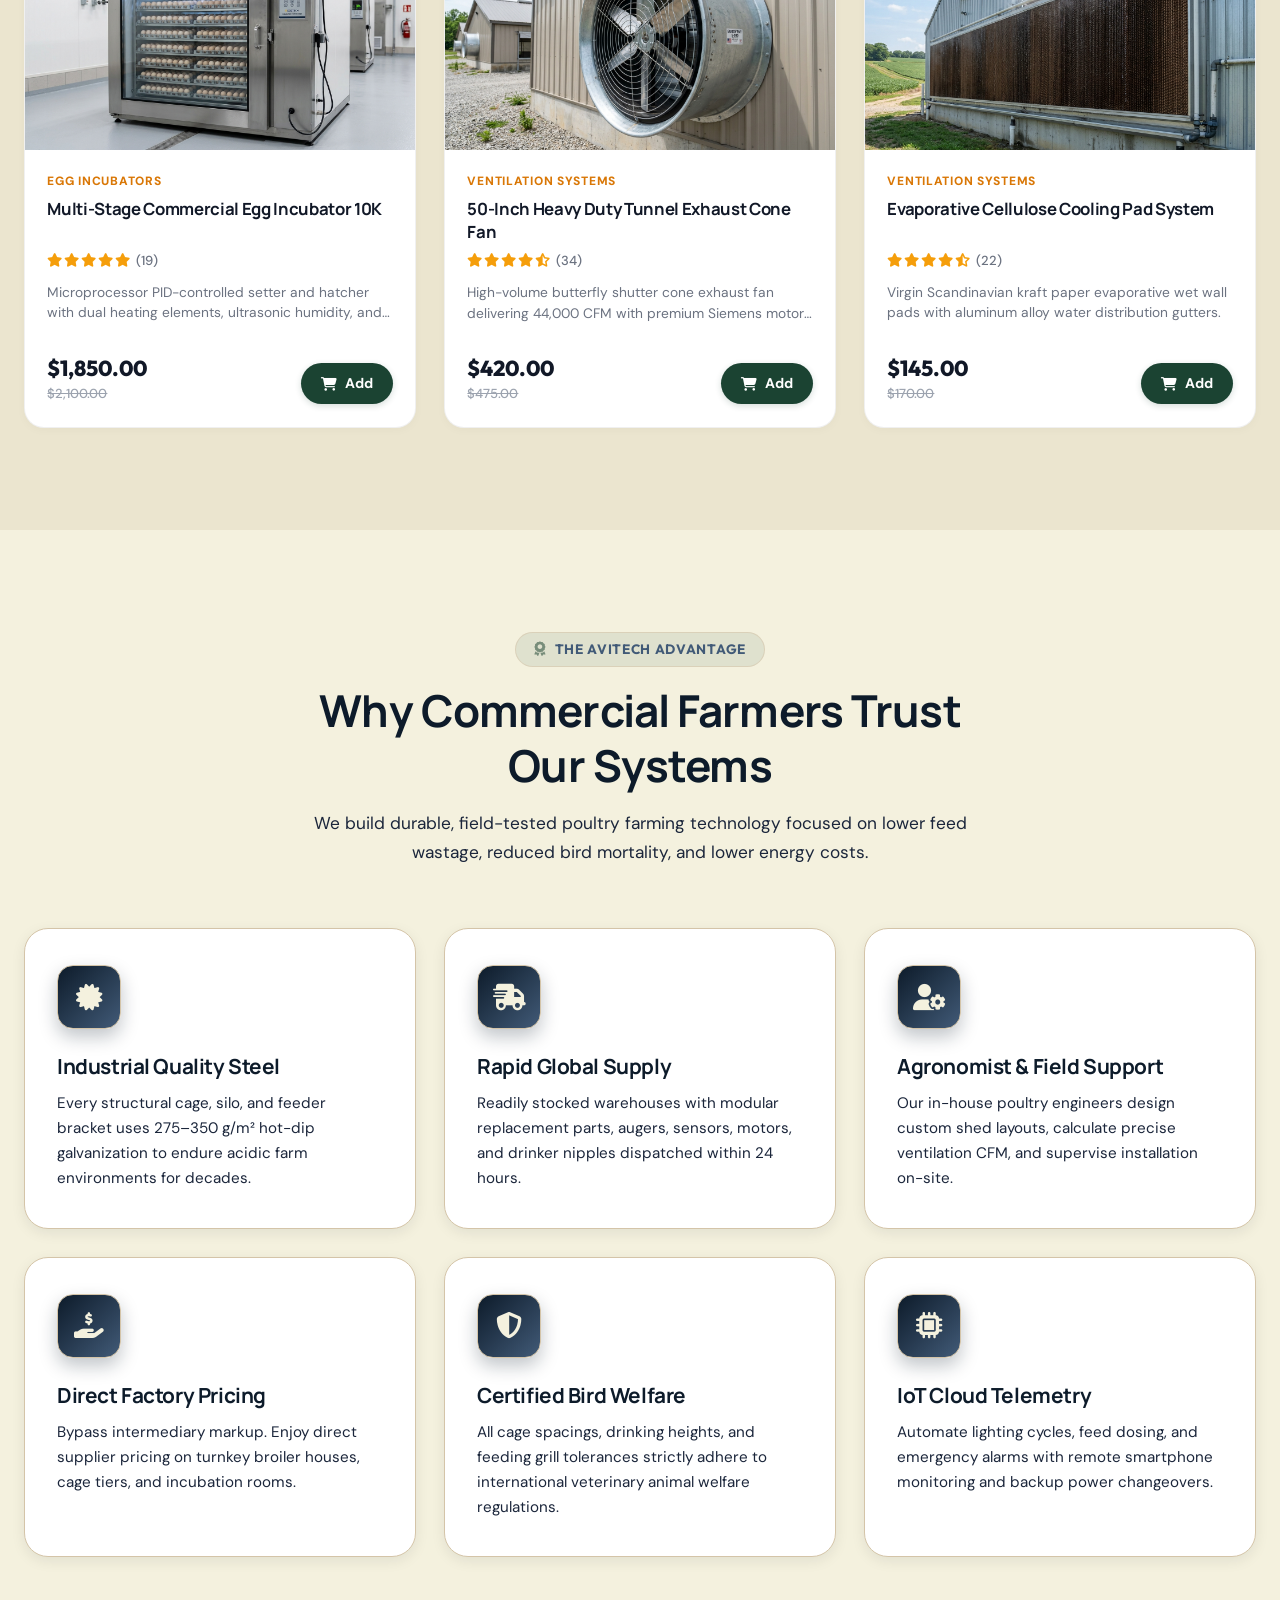
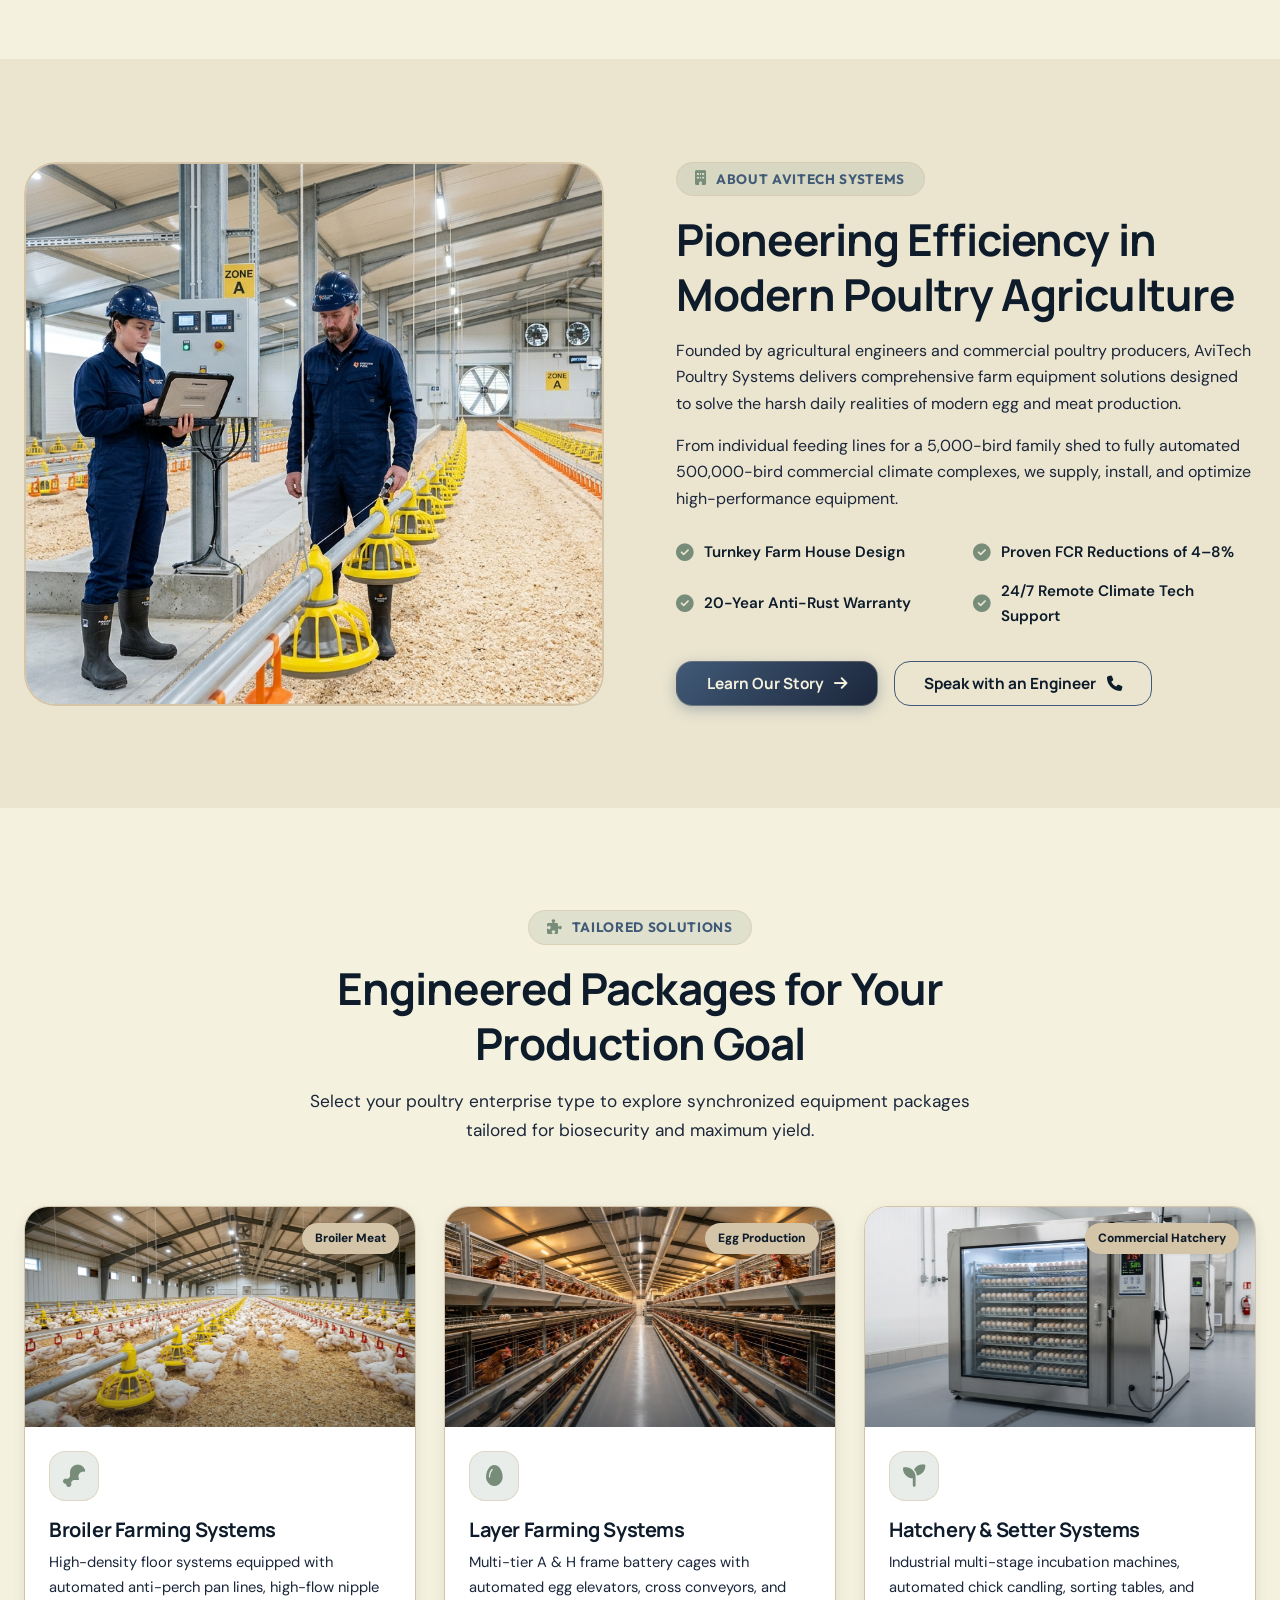
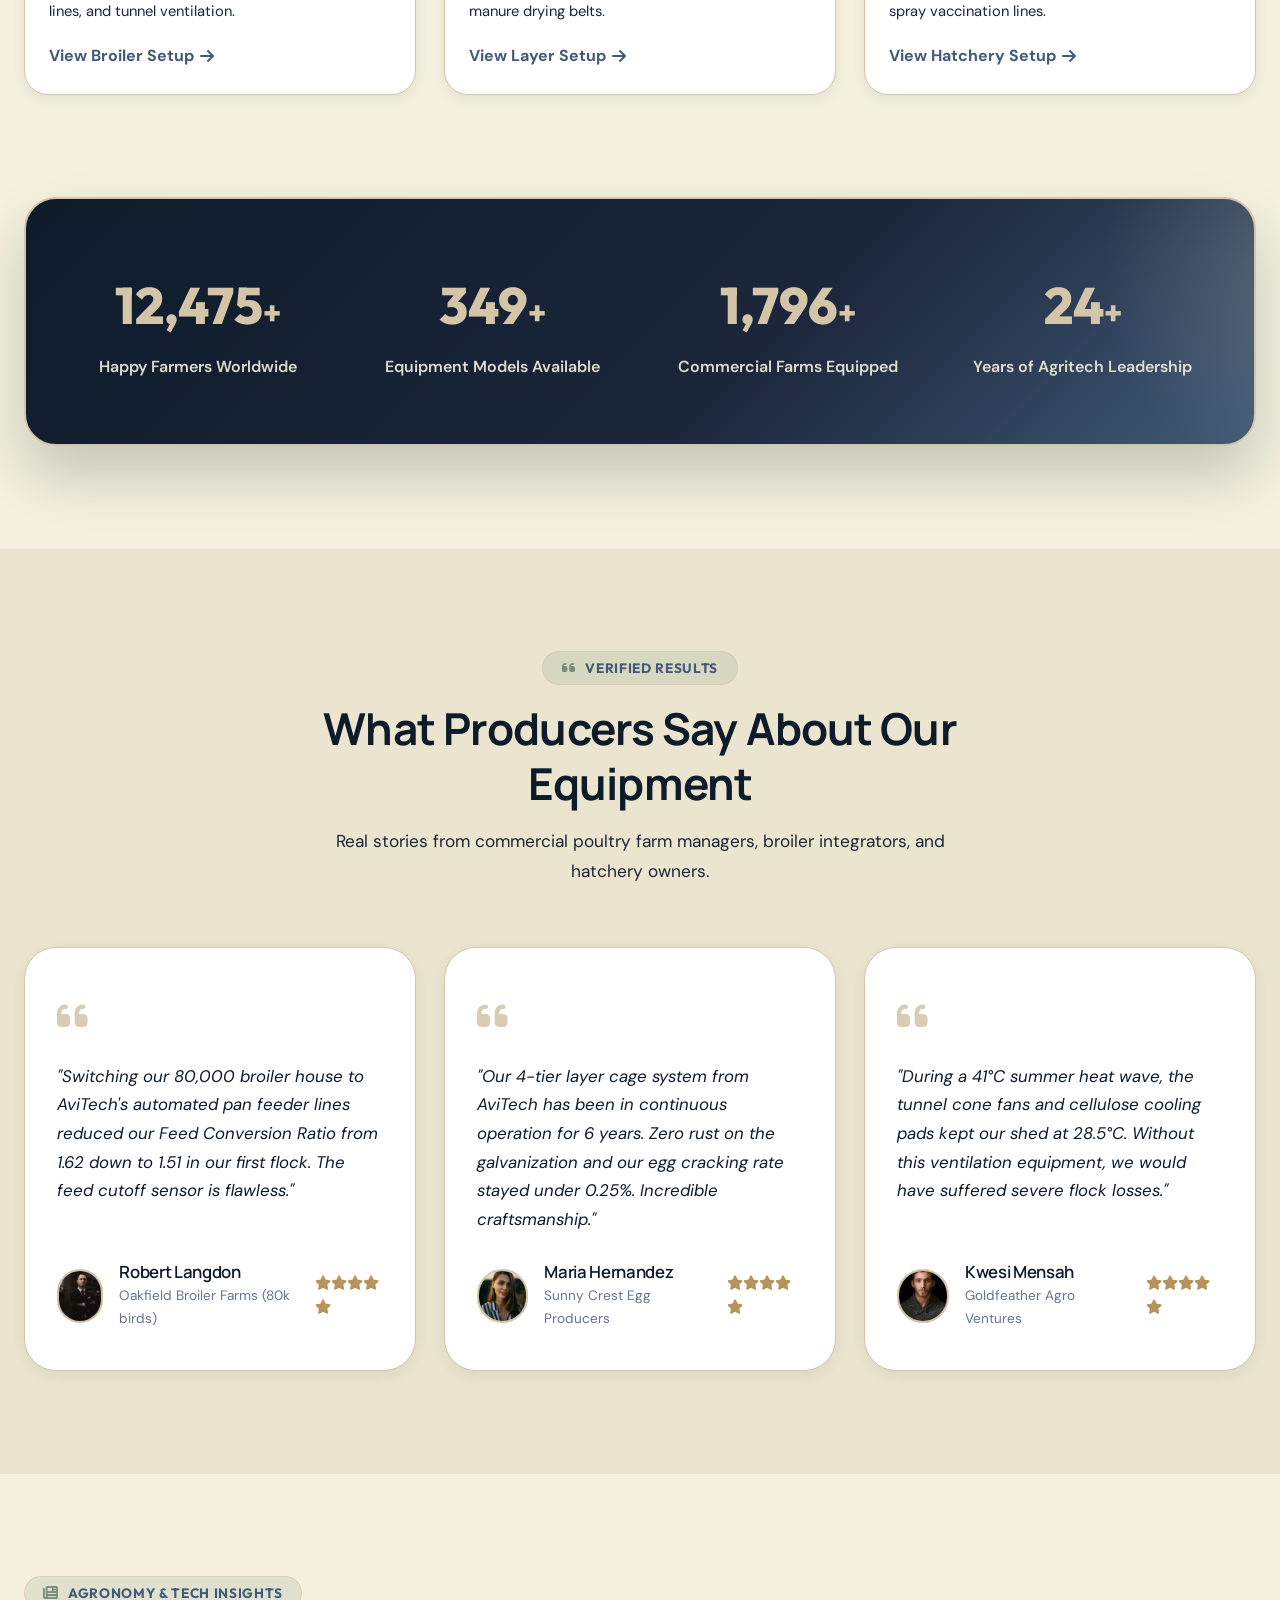
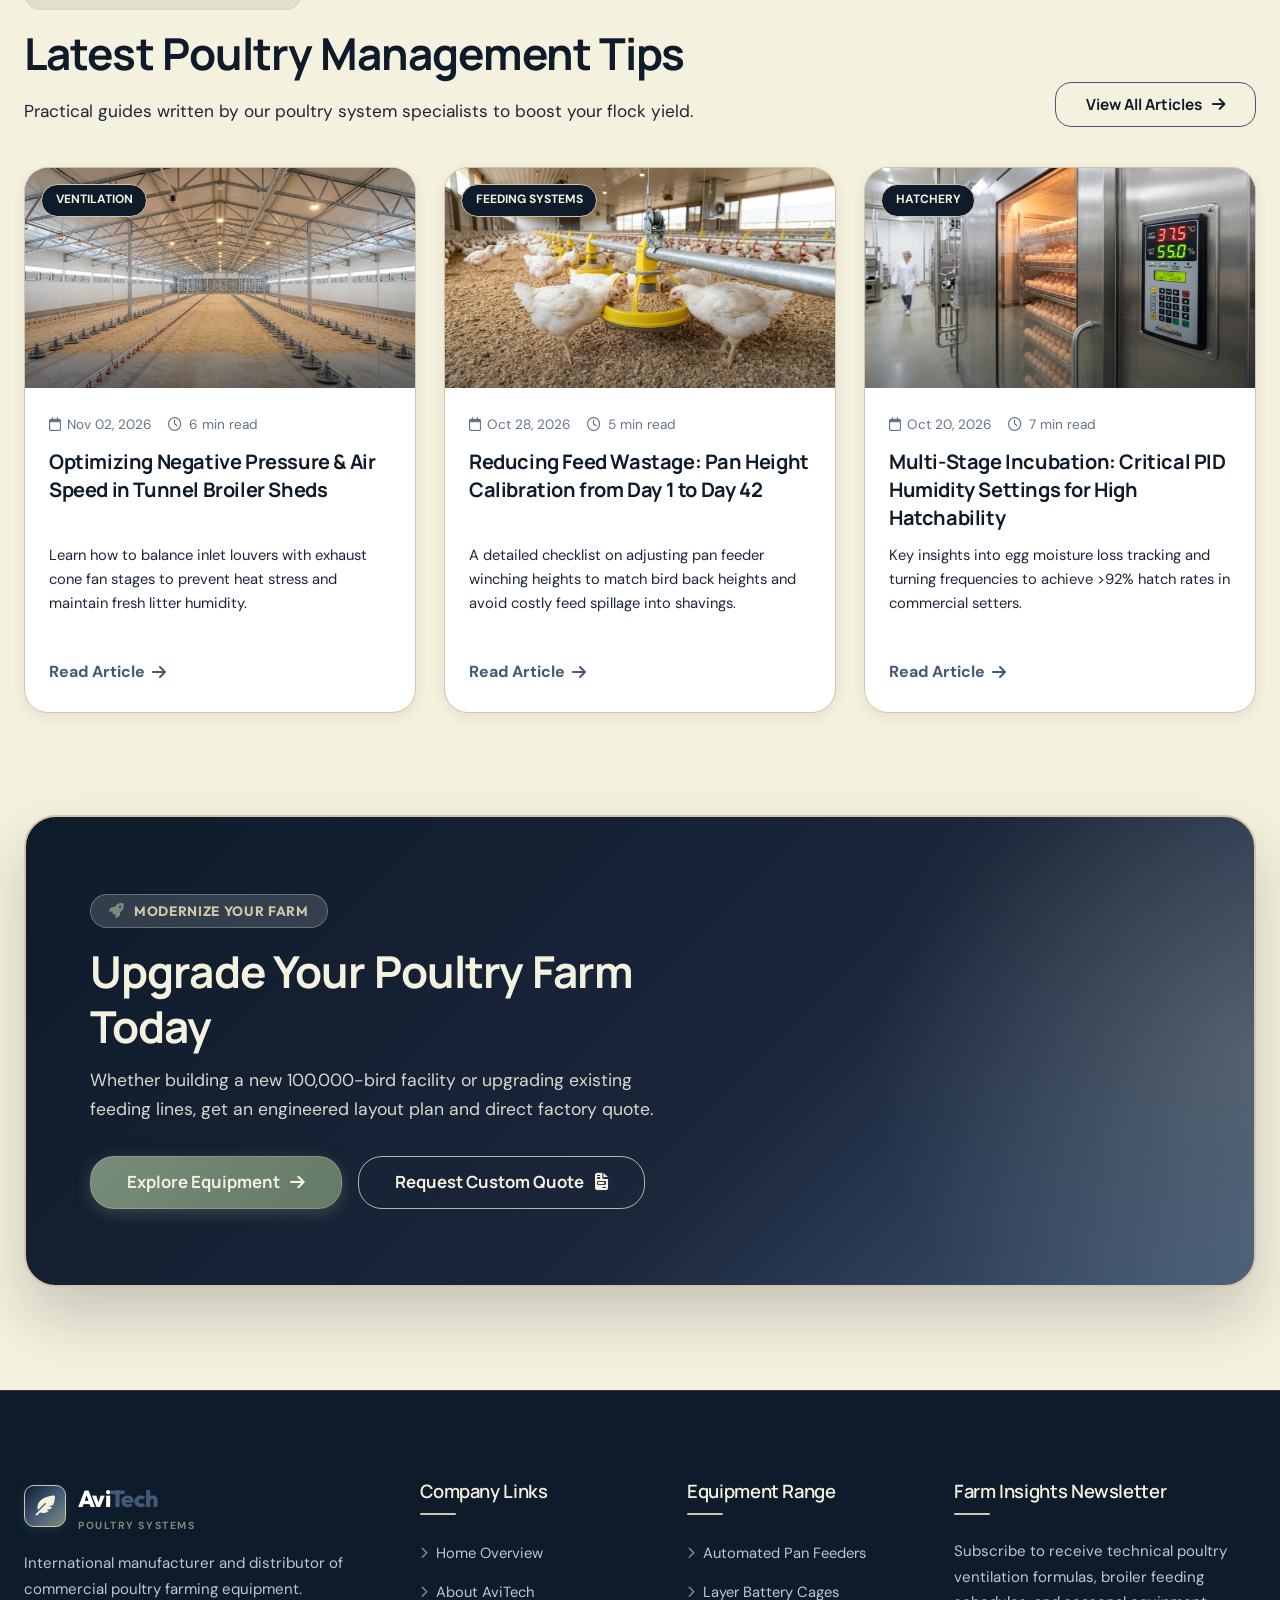
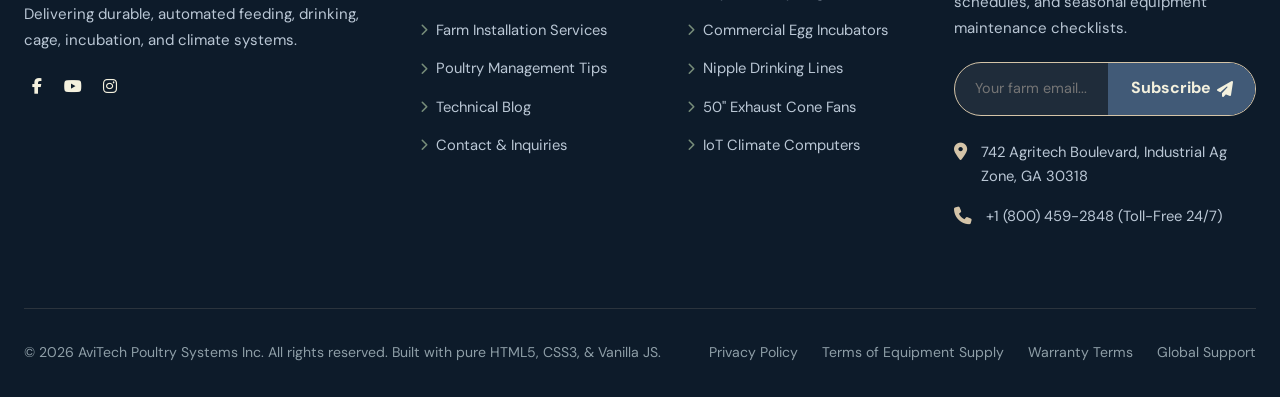
==== commit 704384f3: "fix(nav): modernize mobile navbar in inspect mode, remove cart button, and remove dark/light theme t" ====
--- a/index.html
+++ b/index.html
@@ -94,13 +94,6 @@
       <div class="header-actions">
         <button type="button" class="control-btn header-search-open-btn" aria-label="Search Catalog" title="Search Equipment">
           <i class="fa-solid fa-magnifying-glass"></i>
-        </button>
-        <button type="button" class="control-btn header-cart-btn" aria-label="View Equipment Cart" title="Equipment Cart">
-          <i class="fa-solid fa-bag-shopping"></i>
-          <span class="header-cart-badge">0</span>
-        </button>
-        <button type="button" class="control-btn theme-toggle-btn" aria-label="Toggle Theme" title="Light Mode Active (Click for Dark Mode)">
-          <i class="fa-solid fa-sun"></i>
         </button>
         <button type="button" class="control-btn rtl-toggle-btn" aria-label="Toggle RTL/LTR Direction" title="Toggle RTL/LTR Direction">
           RTL
--- a/assets/css/style.css
+++ b/assets/css/style.css
@@ -875,26 +875,33 @@
 .control-btn {
   width: 40px;
   height: 40px;
-  border-radius: var(--radius-full);
+  border-radius: var(--radius-sm);
   display: flex;
   align-items: center;
   justify-content: center;
   background-color: var(--bg-surface-secondary);
   color: var(--text-main);
-  font-size: 1rem;
+  font-size: 0.95rem;
   border: 1px solid var(--border-color);
   transition: all var(--transition-fast);
+  box-shadow: var(--shadow-xs);
 }
 
 .control-btn:hover {
   background-color: var(--c-slate-blue);
   color: var(--c-soft-ivory);
-  transform: scale(1.05);
+  border-color: var(--c-slate-blue);
+  transform: translateY(-1px);
+}
+
+.control-btn:active {
+  transform: scale(0.95);
 }
 
 [data-theme="dark"] .control-btn:hover {
   background-color: var(--c-warm-sand);
   color: var(--c-deep-navy);
+  border-color: var(--c-warm-sand);
 }
 
 .control-btn.rtl-toggle-btn {
@@ -1015,25 +1022,45 @@
 .hamburger-btn {
   display: none;
   flex-direction: column;
-  justify-content: space-between;
-  width: 32px;
-  height: 24px;
-  background: none;
+  align-items: center;
+  justify-content: center;
+  gap: 4.5px;
+  width: 40px;
+  height: 40px;
+  border-radius: var(--radius-sm);
+  background-color: var(--bg-surface-secondary);
+  border: 1px solid var(--border-color);
   padding: 0;
   cursor: pointer;
   z-index: 1050;
+  transition: all var(--transition-fast);
+  box-shadow: var(--shadow-xs);
+}
+
+.hamburger-btn:hover {
+  background-color: var(--bg-surface);
+  border-color: var(--c-slate-blue);
+  transform: translateY(-1px);
+}
+
+.hamburger-btn:active {
+  transform: scale(0.95);
 }
 
 .hamburger-line {
-  width: 100%;
-  height: 2.5px;
+  width: 18px;
+  height: 2px;
   background-color: var(--text-main);
   border-radius: var(--radius-full);
-  transition: all var(--transition-normal);
+  transition: transform var(--transition-normal), opacity var(--transition-normal), width var(--transition-normal);
+}
+
+.hamburger-line:nth-child(2) {
+  width: 14px;
 }
 
 .hamburger-btn.active .hamburger-line:nth-child(1) {
-  transform: translateY(10.5px) rotate(45deg);
+  transform: translateY(6.5px) rotate(45deg);
 }
 
 .hamburger-btn.active .hamburger-line:nth-child(2) {
@@ -1042,7 +1069,7 @@
 }
 
 .hamburger-btn.active .hamburger-line:nth-child(3) {
-  transform: translateY(-10.5px) rotate(-45deg);
+  transform: translateY(-6.5px) rotate(-45deg);
 }
 
 /* Mobile Drawer */
--- a/assets/css/responsive.css
+++ b/assets/css/responsive.css
@@ -268,10 +268,17 @@
     --header-height: 64px;
   }
 
-  /* Inspect Mode / Mobile Navigation Bar: Hide RTL/LTR button from top bar */
+  /* Inspect Mode / Mobile Navigation Bar: Clean, uncluttered actions */
   .header-actions .rtl-toggle-btn,
   .nav-actions .rtl-toggle-btn,
-  .control-btn.rtl-toggle-btn {
+  .control-btn.rtl-toggle-btn,
+  .header-actions .header-cart-btn,
+  .nav-actions .header-cart-btn,
+  .control-btn.header-cart-btn,
+  .header-actions .theme-toggle-btn,
+  .nav-actions .theme-toggle-btn,
+  .control-btn.theme-toggle-btn,
+  .header-actions [data-open-quote] {
     display: none !important;
   }
 
@@ -290,6 +297,60 @@
     right: 0 !important;
     width: 100% !important;
     z-index: 1000 !important;
+    height: 64px !important;
+    display: flex !important;
+    align-items: center !important;
+    backdrop-filter: blur(16px) saturate(180%) !important;
+    -webkit-backdrop-filter: blur(16px) saturate(180%) !important;
+  }
+
+  .navbar-inner {
+    width: 100% !important;
+    height: 100% !important;
+    display: flex !important;
+    align-items: center !important;
+    justify-content: space-between !important;
+  }
+
+  .site-logo {
+    display: inline-flex !important;
+    align-items: center !important;
+    gap: 0.65rem !important;
+    flex-shrink: 0 !important;
+  }
+
+  .logo-badge {
+    width: 36px !important;
+    height: 36px !important;
+    border-radius: 10px !important;
+    font-size: 1.05rem !important;
+  }
+
+  .logo-text {
+    font-size: clamp(1.1rem, 4.5vw, 1.25rem) !important;
+    font-weight: 800 !important;
+    letter-spacing: -0.02em !important;
+    line-height: 1 !important;
+    white-space: nowrap !important;
+  }
+
+  .header-actions {
+    display: flex !important;
+    align-items: center !important;
+    gap: 0.5rem !important;
+    flex-shrink: 0 !important;
+  }
+
+  .header-actions .header-search-open-btn,
+  .header-actions .hamburger-btn {
+    width: 40px !important;
+    height: 40px !important;
+    min-width: 40px !important;
+    min-height: 40px !important;
+    border-radius: 10px !important;
+    display: inline-flex !important;
+    align-items: center !important;
+    justify-content: center !important;
   }
 
   .container,
@@ -1719,11 +1780,9 @@
     gap: 0.22rem !important;
   }
 
-  /* On ultra-compact screens, search is always accessible in the mobile drawer */
-  .nav-actions .search-toggle-btn,
-  .header-actions .search-toggle-btn,
+  /* On ultra-compact screens, search remains accessible in top bar next to hamburger */
   .header-actions .header-search-open-btn {
-    display: none !important;
+    display: inline-flex !important;
   }
 }
 
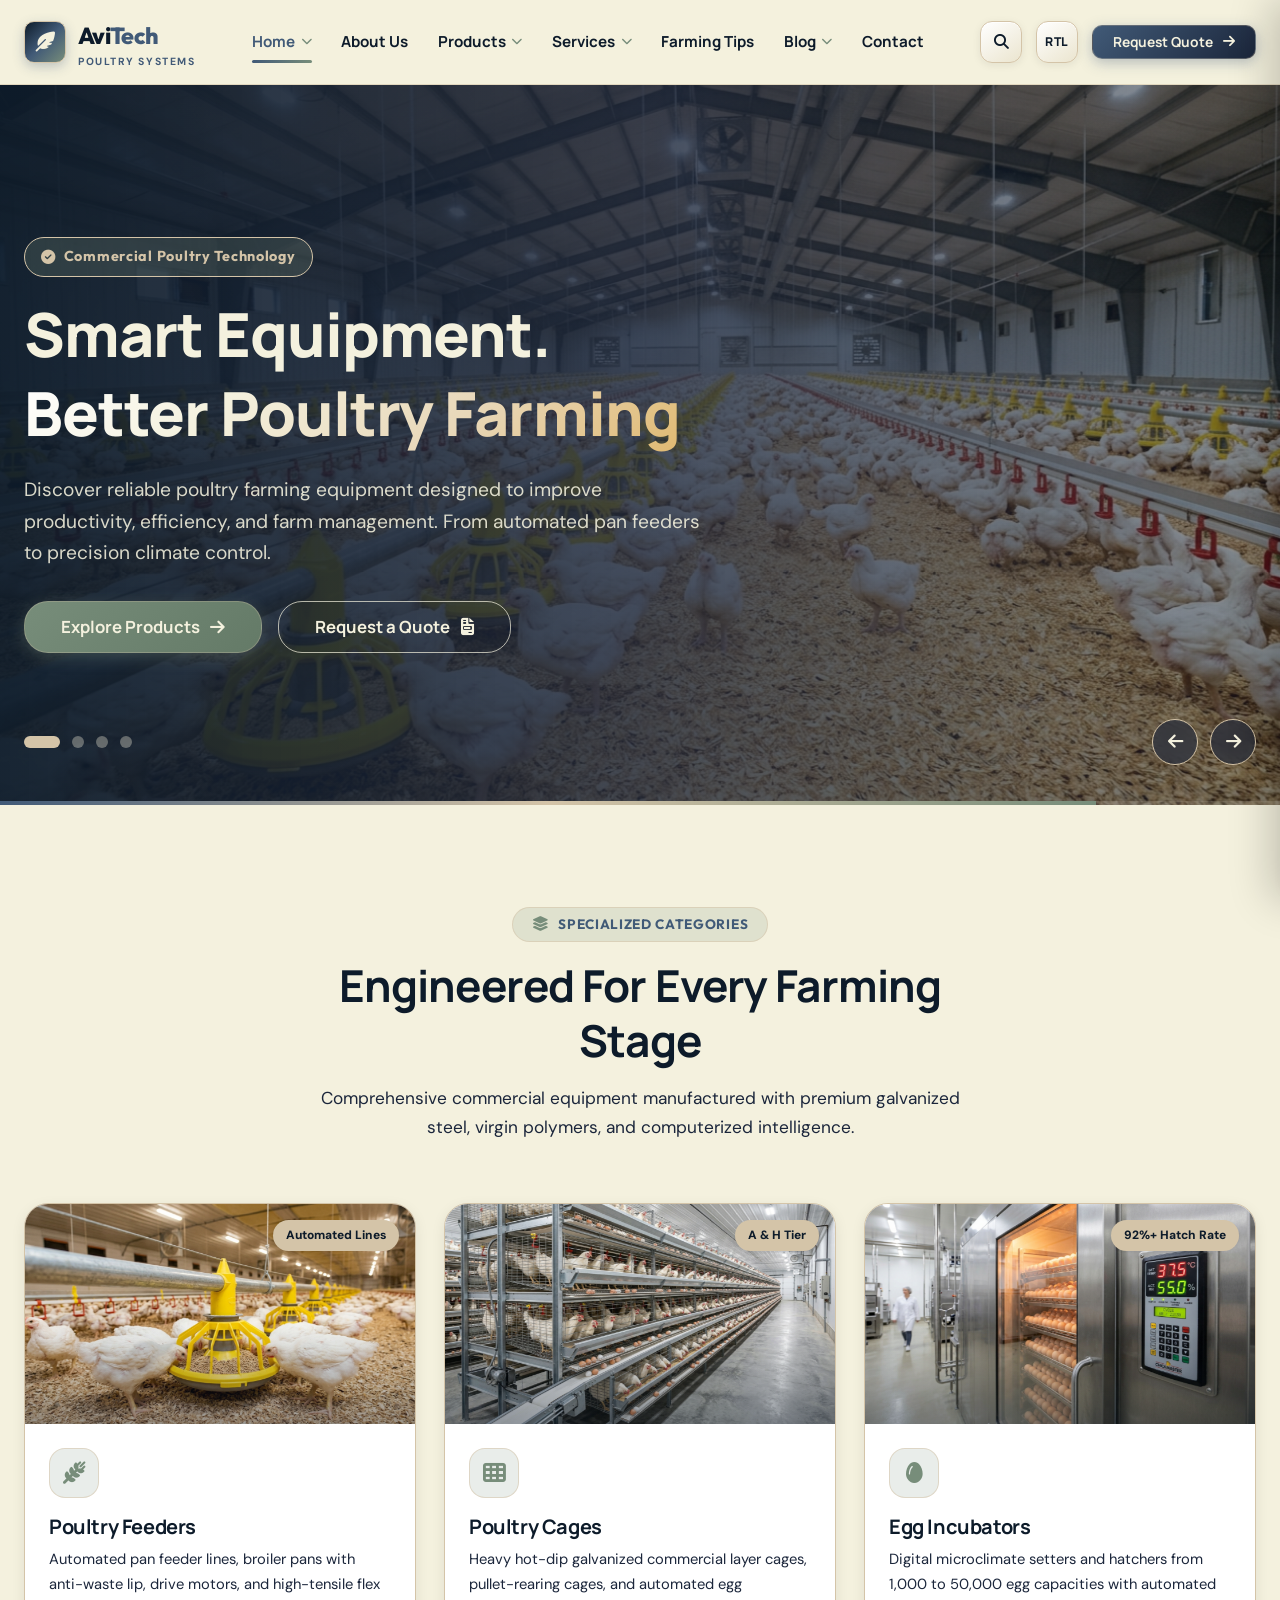
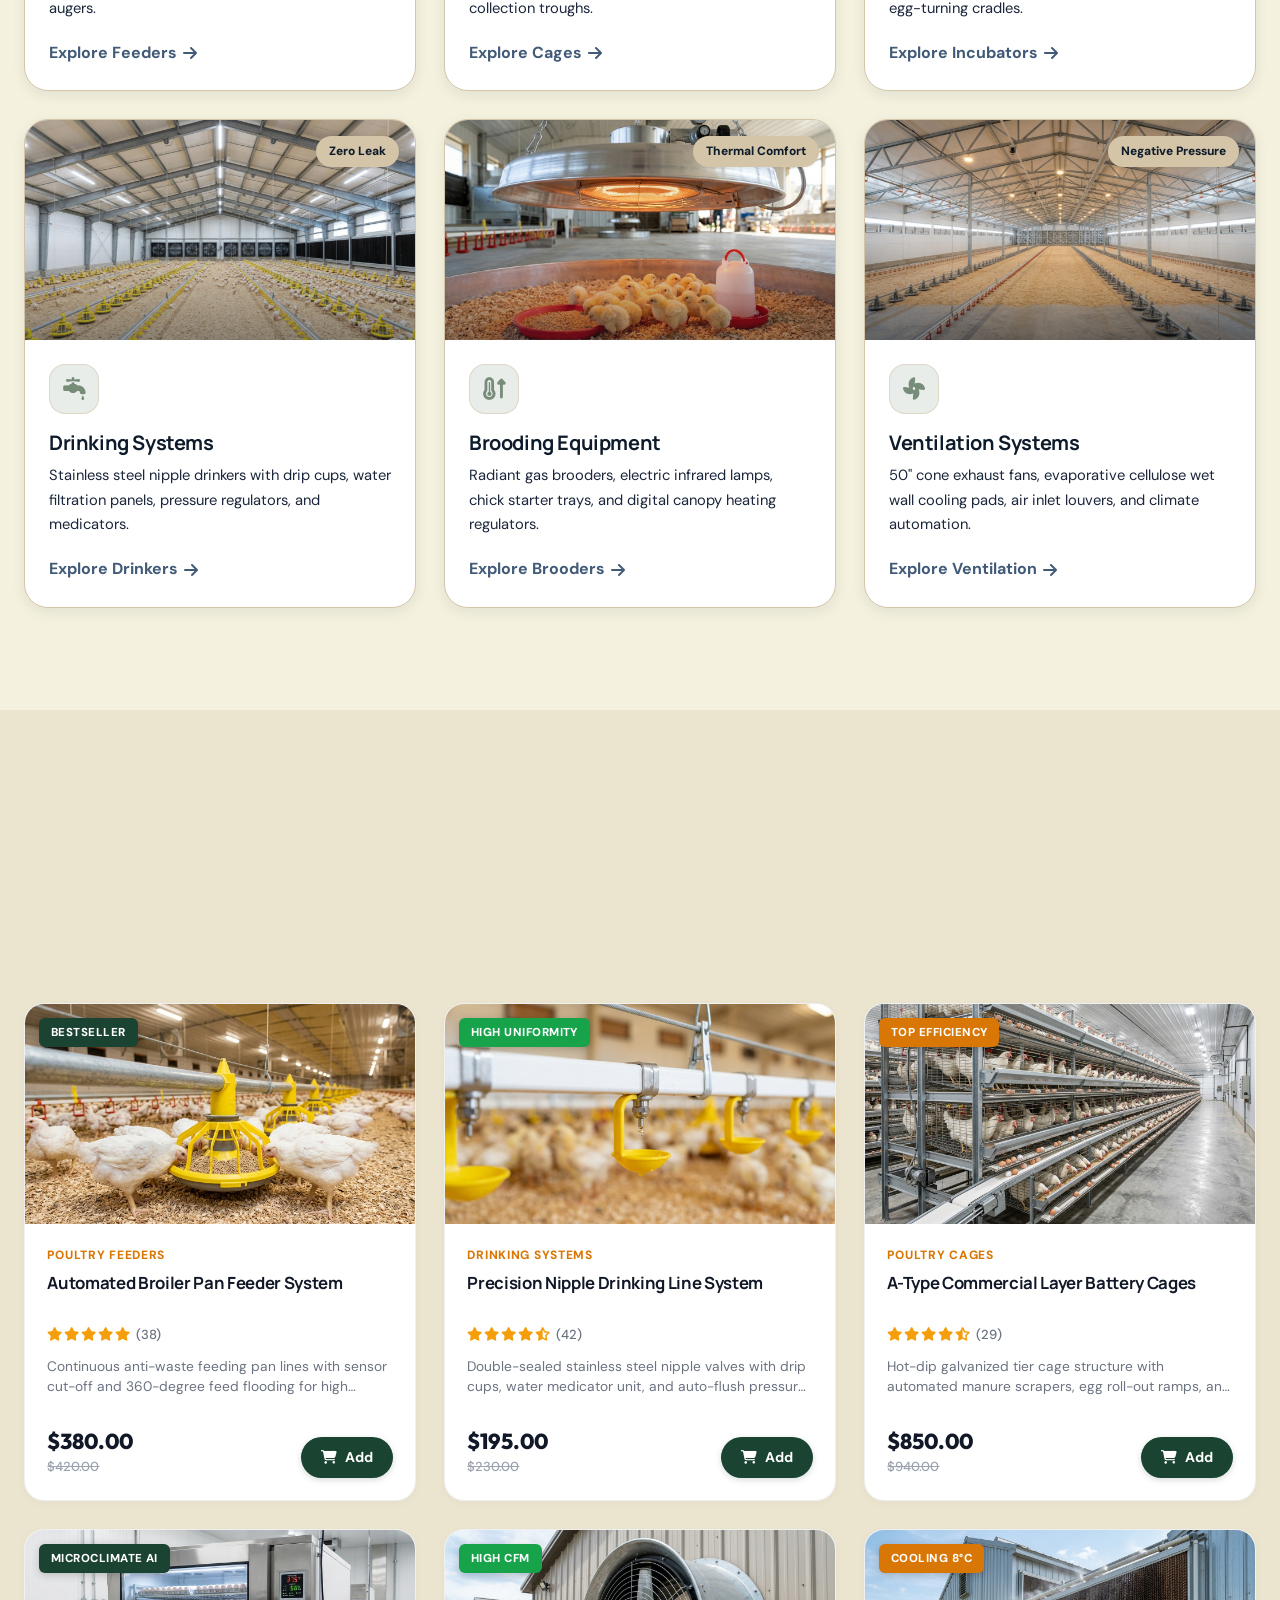
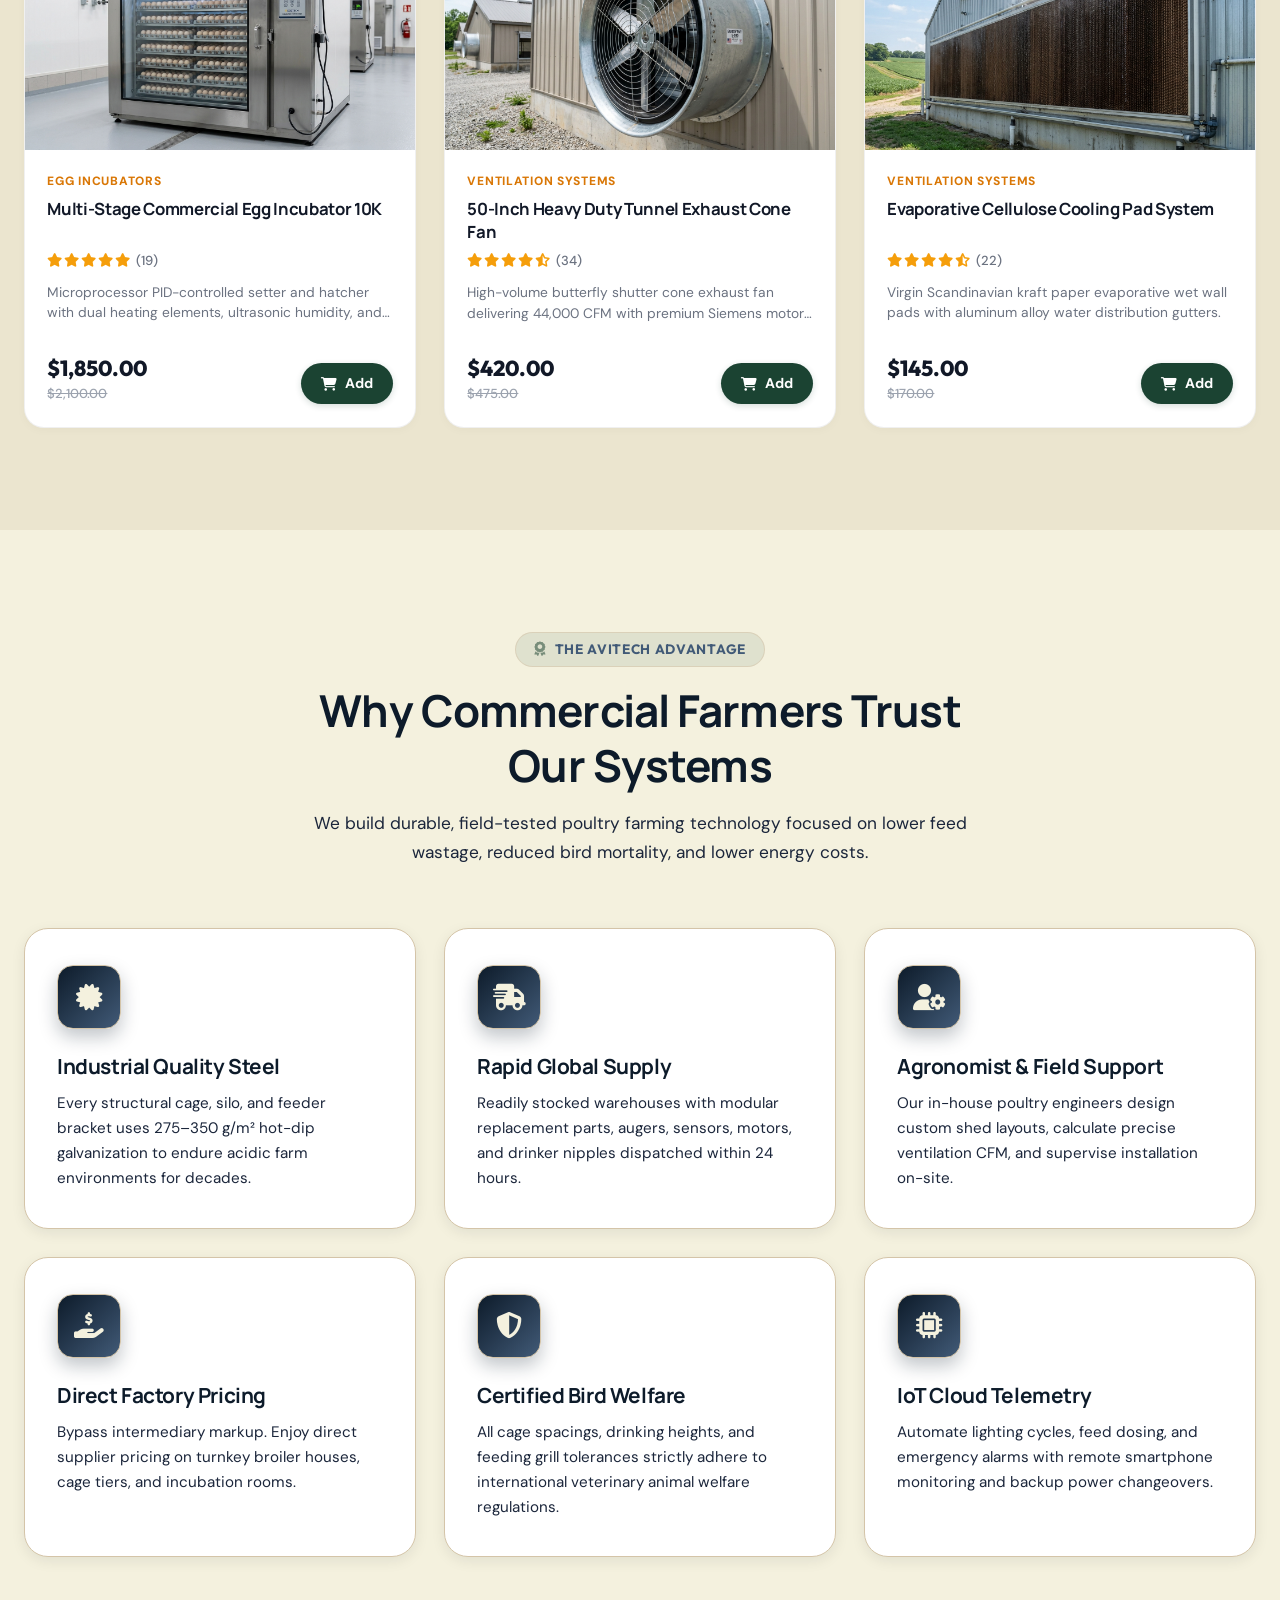
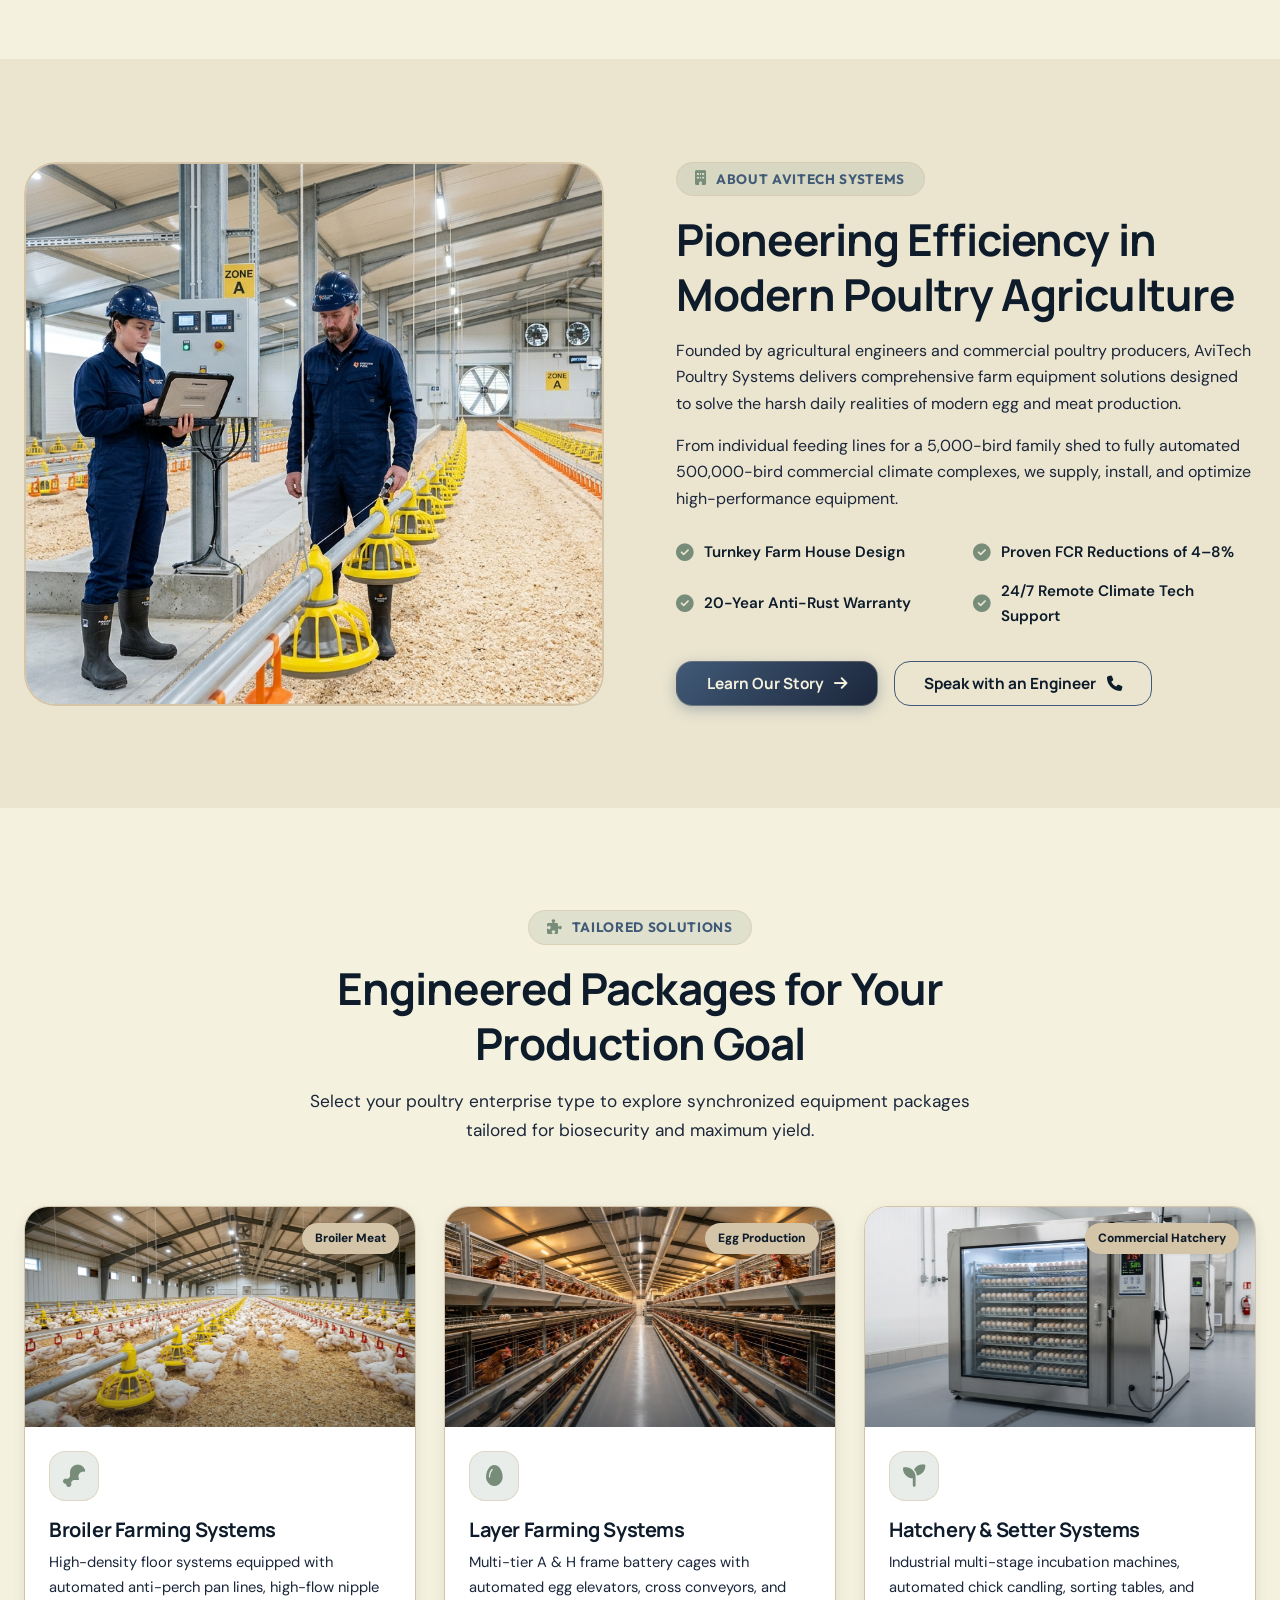
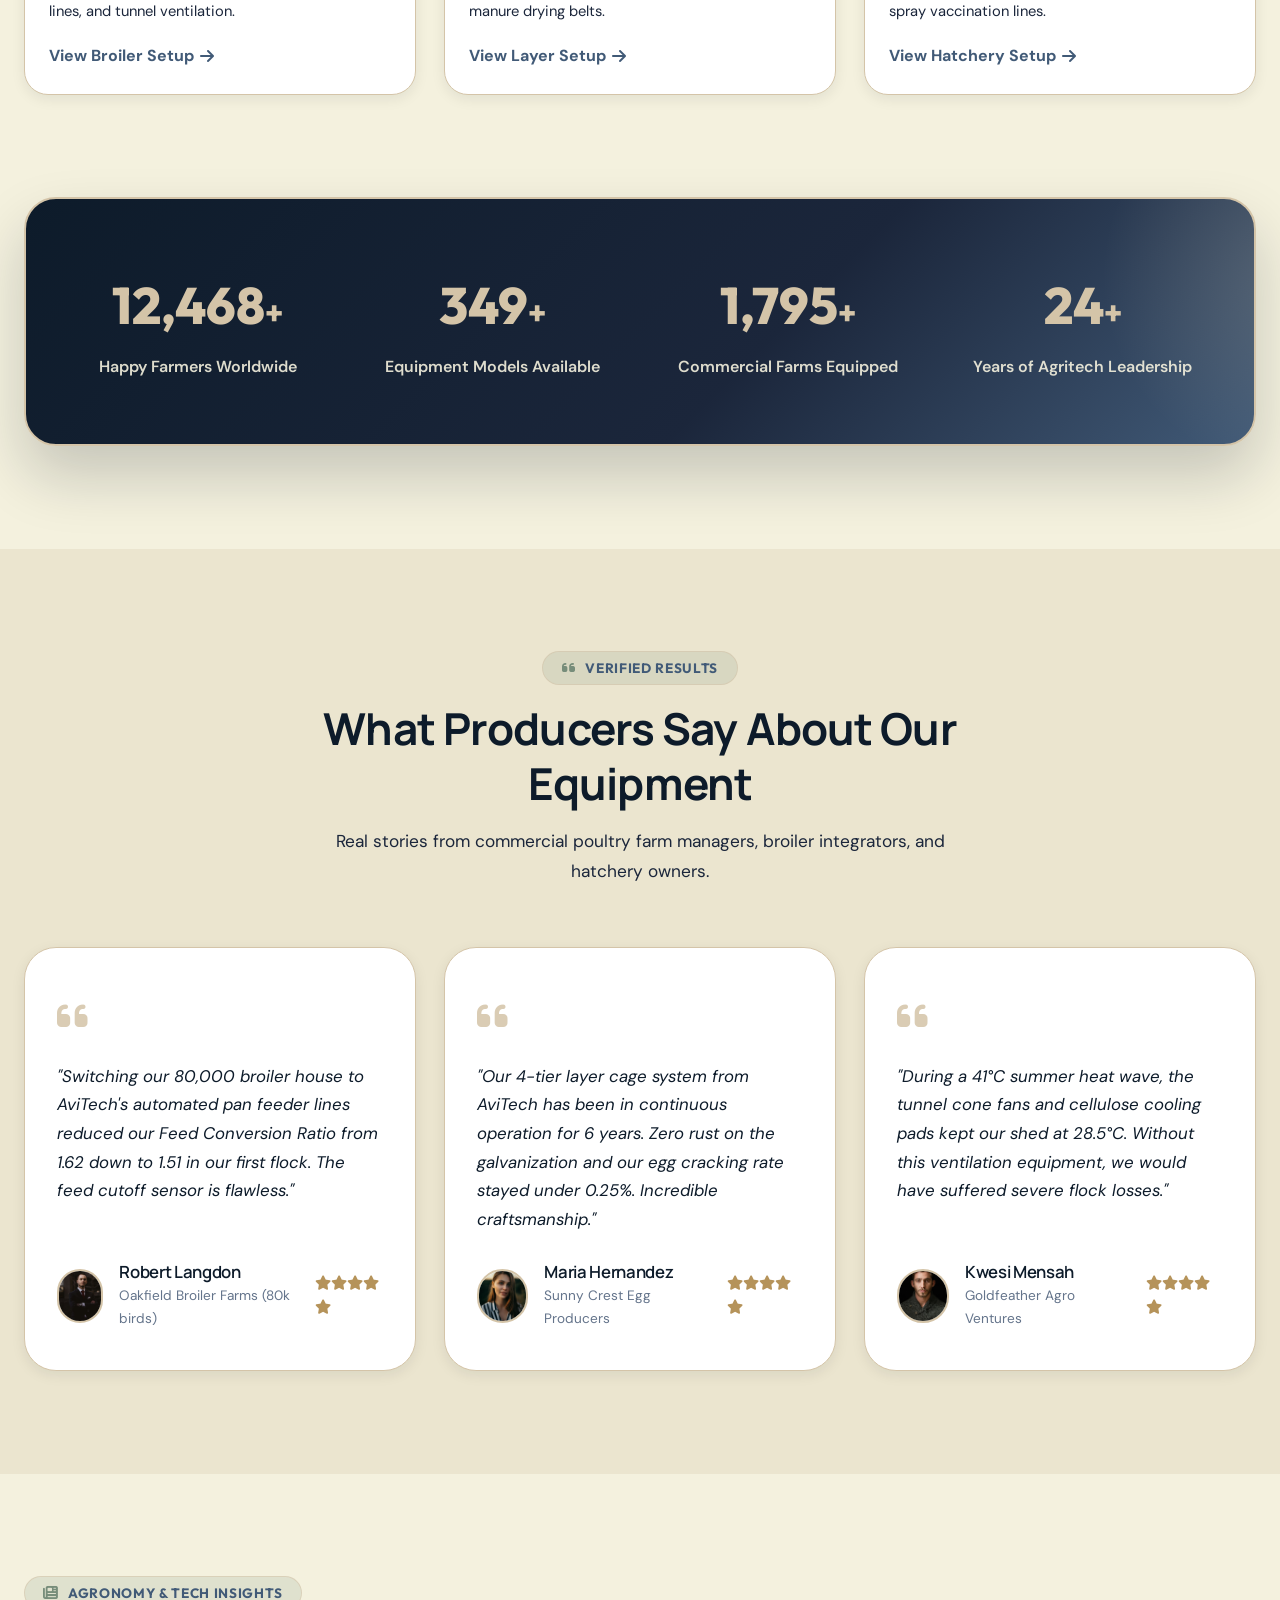
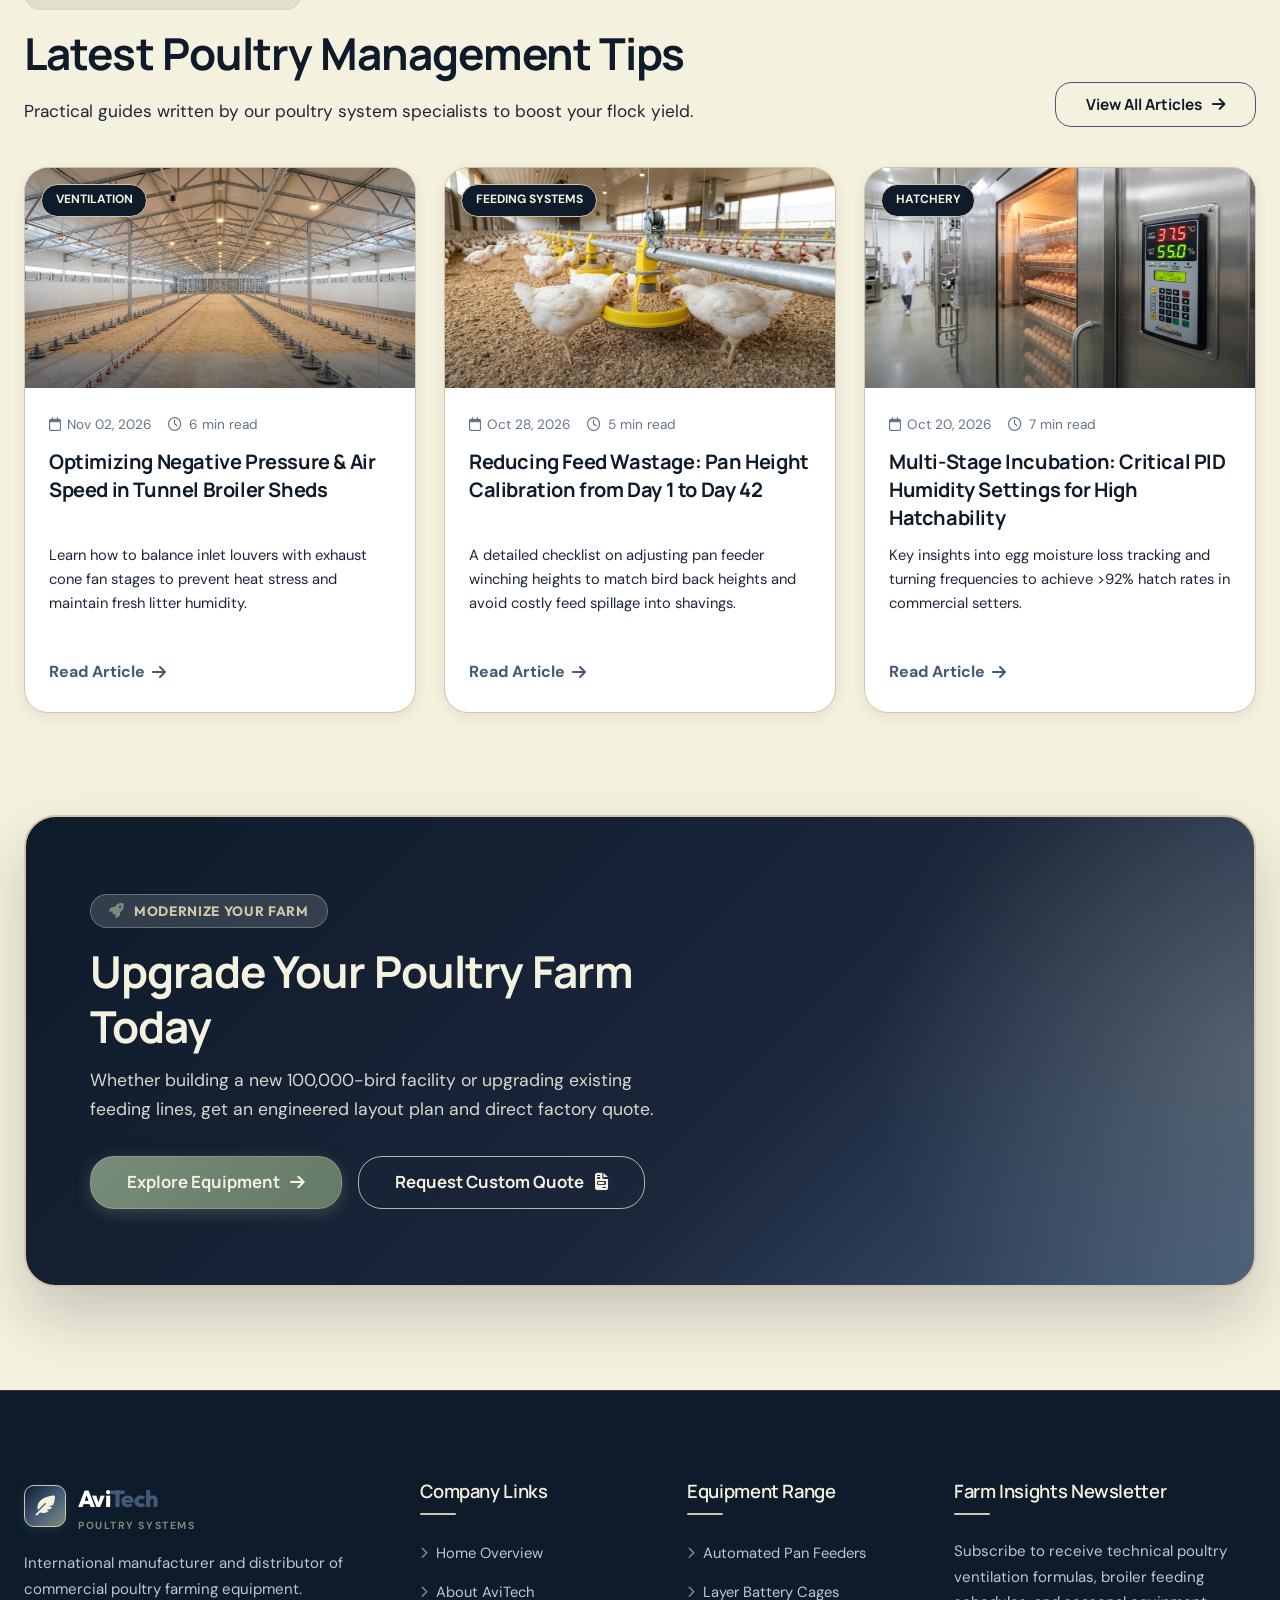
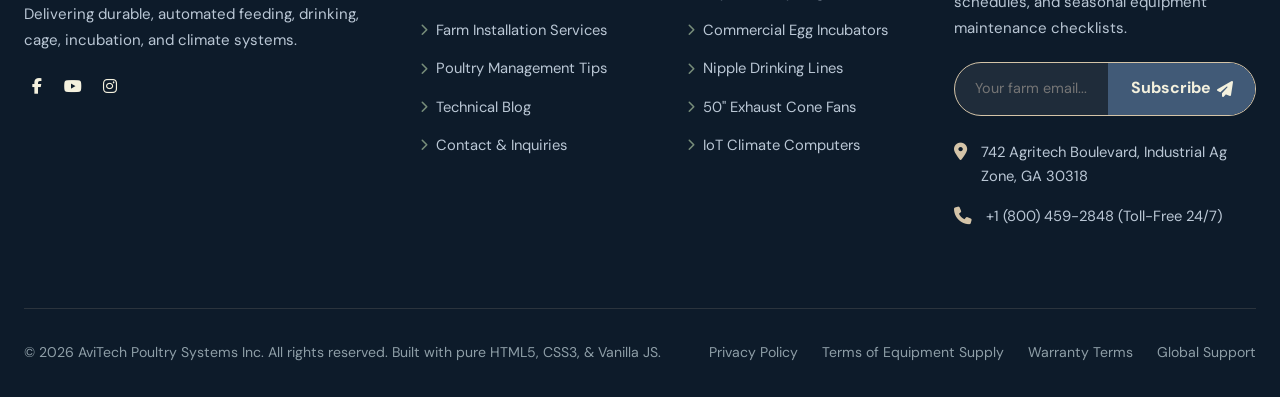
==== commit 79116064: "fix(quote): redirect mobile drawer quote button directly to quote section and overhaul layout alignm" ====
--- a/index.html
+++ b/index.html
@@ -158,9 +158,9 @@
       <a href="contact.html" class="mobile-nav-link">Contact Us</a>
     </div>
     <div style="margin-top: auto; display: flex; flex-direction: column; gap: 0.75rem;">
-      <button type="button" class="btn btn-secondary w-100" data-open-quote>
+      <a href="contact.html#quote-section" class="btn btn-secondary w-100 mobile-drawer-quote-btn">
         <i class="fa-solid fa-calculator"></i> Request a Quote
-      </button>
+      </a>
       <div style="display: flex; justify-content: space-around; padding-top: 1rem; border-top: 1px solid var(--border-light);">
         <button type="button" class="btn-text theme-toggle-btn"><i class="fa-solid fa-sun"></i> Light Mode</button>
         <button type="button" class="btn-text rtl-toggle-btn"><i class="fa-solid fa-globe"></i> RTL</button>
--- a/assets/css/style.css
+++ b/assets/css/style.css
@@ -873,33 +873,40 @@
 }
 
 .control-btn {
-  width: 40px;
-  height: 40px;
-  border-radius: var(--radius-sm);
+  width: 42px;
+  height: 42px;
+  border-radius: 12px;
   display: flex;
   align-items: center;
   justify-content: center;
-  background-color: var(--bg-surface-secondary);
+  background: linear-gradient(145deg, var(--bg-surface) 0%, var(--bg-surface-secondary) 100%);
   color: var(--text-main);
   font-size: 0.95rem;
   border: 1px solid var(--border-color);
-  transition: all var(--transition-fast);
-  box-shadow: var(--shadow-xs);
+  box-shadow: 0 2px 8px rgba(0, 0, 0, 0.08), inset 0 1px 0 rgba(255, 255, 255, 0.8);
+  transition: all 0.28s cubic-bezier(0.16, 1, 0.3, 1);
+}
+
+[data-theme="dark"] .control-btn {
+  background: linear-gradient(145deg, rgba(255, 255, 255, 0.08) 0%, rgba(255, 255, 255, 0.03) 100%);
+  border-color: rgba(255, 255, 255, 0.14);
+  box-shadow: 0 3px 12px rgba(0, 0, 0, 0.35), inset 0 1px 0 rgba(255, 255, 255, 0.1);
 }
 
 .control-btn:hover {
-  background-color: var(--c-slate-blue);
+  background: var(--c-slate-blue);
   color: var(--c-soft-ivory);
   border-color: var(--c-slate-blue);
+  box-shadow: 0 4px 16px rgba(78, 110, 93, 0.22), 0 0 0 3px rgba(78, 110, 93, 0.1);
   transform: translateY(-1px);
 }
 
 .control-btn:active {
-  transform: scale(0.95);
+  transform: scale(0.92);
 }
 
 [data-theme="dark"] .control-btn:hover {
-  background-color: var(--c-warm-sand);
+  background: var(--c-warm-sand);
   color: var(--c-deep-navy);
   border-color: var(--c-warm-sand);
 }
@@ -1018,49 +1025,69 @@
   color: var(--c-warm-sand);
 }
 
-/* Hamburger Button */
+/* Luxury Animated Hamburger Button */
 .hamburger-btn {
   display: none;
   flex-direction: column;
   align-items: center;
   justify-content: center;
-  gap: 4.5px;
-  width: 40px;
-  height: 40px;
-  border-radius: var(--radius-sm);
-  background-color: var(--bg-surface-secondary);
+  gap: 5px;
+  width: 42px;
+  height: 42px;
+  border-radius: 12px;
+  background: linear-gradient(145deg, var(--bg-surface) 0%, var(--bg-surface-secondary) 100%);
   border: 1px solid var(--border-color);
+  box-shadow: 0 2px 8px rgba(0, 0, 0, 0.08), inset 0 1px 0 rgba(255, 255, 255, 0.8);
   padding: 0;
   cursor: pointer;
   z-index: 1050;
-  transition: all var(--transition-fast);
-  box-shadow: var(--shadow-xs);
+  transition: all 0.28s cubic-bezier(0.16, 1, 0.3, 1);
+}
+
+[data-theme="dark"] .hamburger-btn {
+  background: linear-gradient(145deg, rgba(255, 255, 255, 0.08) 0%, rgba(255, 255, 255, 0.03) 100%);
+  border-color: rgba(255, 255, 255, 0.14);
+  box-shadow: 0 3px 12px rgba(0, 0, 0, 0.35), inset 0 1px 0 rgba(255, 255, 255, 0.1);
 }
 
 .hamburger-btn:hover {
-  background-color: var(--bg-surface);
   border-color: var(--c-slate-blue);
+  box-shadow: 0 4px 16px rgba(78, 110, 93, 0.22), 0 0 0 3px rgba(78, 110, 93, 0.1);
   transform: translateY(-1px);
 }
 
 .hamburger-btn:active {
-  transform: scale(0.95);
+  transform: scale(0.92);
 }
 
 .hamburger-line {
-  width: 18px;
+  width: 20px;
   height: 2px;
   background-color: var(--text-main);
   border-radius: var(--radius-full);
-  transition: transform var(--transition-normal), opacity var(--transition-normal), width var(--transition-normal);
-}
-
+  transition: transform 0.35s cubic-bezier(0.16, 1, 0.3, 1),
+              opacity 0.25s ease,
+              width 0.28s cubic-bezier(0.16, 1, 0.3, 1),
+              background-color 0.25s ease;
+}
+
+/* Middle Line: Sophisticated Brand Color Accent */
 .hamburger-line:nth-child(2) {
   width: 14px;
+  background-color: var(--c-slate-blue);
+}
+
+[data-theme="dark"] .hamburger-line:nth-child(2) {
+  background-color: #8fb39f;
+}
+
+.hamburger-btn:hover .hamburger-line:nth-child(2) {
+  width: 20px;
 }
 
 .hamburger-btn.active .hamburger-line:nth-child(1) {
-  transform: translateY(6.5px) rotate(45deg);
+  transform: translateY(7px) rotate(45deg);
+  background-color: var(--c-slate-blue);
 }
 
 .hamburger-btn.active .hamburger-line:nth-child(2) {
@@ -1069,7 +1096,13 @@
 }
 
 .hamburger-btn.active .hamburger-line:nth-child(3) {
-  transform: translateY(-6.5px) rotate(-45deg);
+  transform: translateY(-7px) rotate(-45deg);
+  background-color: var(--c-slate-blue);
+}
+
+[data-theme="dark"] .hamburger-btn.active .hamburger-line:nth-child(1),
+[data-theme="dark"] .hamburger-btn.active .hamburger-line:nth-child(3) {
+  background-color: #8fb39f;
 }
 
 /* Mobile Drawer */
@@ -1139,6 +1172,18 @@
   border-block-end: 1px solid var(--border-light);
 }
 
+.drawer-close-btn {
+  transition: all 0.28s cubic-bezier(0.16, 1, 0.3, 1);
+}
+
+.drawer-close-btn i {
+  transition: transform 0.28s cubic-bezier(0.16, 1, 0.3, 1);
+}
+
+.drawer-close-btn:hover i {
+  transform: rotate(90deg);
+}
+
 .mobile-nav-menu {
   display: flex;
   flex-direction: column;
@@ -1146,52 +1191,163 @@
   margin-block-end: 2rem;
 }
 
+/* Staggered entrance for menu items when drawer opens */
+.mobile-drawer .mobile-nav-menu > * {
+  opacity: 0;
+  transform: translateX(12px);
+  transition: opacity 0.32s cubic-bezier(0.16, 1, 0.3, 1),
+              transform 0.32s cubic-bezier(0.16, 1, 0.3, 1);
+}
+
+.mobile-drawer.active .mobile-nav-menu > *:nth-child(1) { transition-delay: 0.05s; opacity: 1; transform: translateX(0); }
+.mobile-drawer.active .mobile-nav-menu > *:nth-child(2) { transition-delay: 0.09s; opacity: 1; transform: translateX(0); }
+.mobile-drawer.active .mobile-nav-menu > *:nth-child(3) { transition-delay: 0.13s; opacity: 1; transform: translateX(0); }
+.mobile-drawer.active .mobile-nav-menu > *:nth-child(4) { transition-delay: 0.17s; opacity: 1; transform: translateX(0); }
+.mobile-drawer.active .mobile-nav-menu > *:nth-child(5) { transition-delay: 0.21s; opacity: 1; transform: translateX(0); }
+.mobile-drawer.active .mobile-nav-menu > *:nth-child(6) { transition-delay: 0.25s; opacity: 1; transform: translateX(0); }
+.mobile-drawer.active .mobile-nav-menu > *:nth-child(7) { transition-delay: 0.29s; opacity: 1; transform: translateX(0); }
+
+/* Silky Smooth Top-Level Links */
 .mobile-nav-link {
+  position: relative;
   font-family: var(--font-heading);
   font-size: 1.05rem;
   font-weight: 700;
   color: var(--text-main);
-  padding: 0.75rem 0.5rem;
-  border-radius: var(--radius-sm);
+  padding: 0.72rem 1rem;
+  border-radius: var(--radius-md);
   display: flex;
   align-items: center;
   justify-content: space-between;
-  transition: all var(--transition-fast);
+  border-left: 3px solid transparent;
+  background: transparent;
+  transition: background 0.26s ease,
+              color 0.24s ease,
+              transform 0.26s cubic-bezier(0.16, 1, 0.3, 1),
+              border-color 0.24s ease,
+              box-shadow 0.26s ease;
 }
 
 .mobile-nav-link:hover,
 .mobile-nav-link.active {
-  background-color: var(--bg-surface-secondary);
+  background: linear-gradient(90deg, rgba(78, 110, 93, 0.12) 0%, rgba(78, 110, 93, 0.03) 100%);
+  color: var(--c-slate-blue) !important;
+  border-left: 3px solid var(--c-slate-blue);
+  transform: translateX(4px);
+  box-shadow: 0 2px 8px rgba(78, 110, 93, 0.08);
+}
+
+[data-theme="dark"] .mobile-nav-link:hover,
+[data-theme="dark"] .mobile-nav-link.active {
+  background: linear-gradient(90deg, rgba(143, 179, 159, 0.16) 0%, rgba(143, 179, 159, 0.04) 100%);
+  color: #8fb39f !important;
+  border-left: 3px solid #8fb39f;
+  box-shadow: 0 2px 10px rgba(0, 0, 0, 0.15);
+}
+
+[dir="rtl"] .mobile-nav-link:hover,
+[dir="rtl"] .mobile-nav-link.active {
+  border-left: none;
+  border-right: 3px solid var(--c-slate-blue);
+  transform: translateX(-4px);
+}
+
+[dir="rtl"][data-theme="dark"] .mobile-nav-link:hover,
+[dir="rtl"][data-theme="dark"] .mobile-nav-link.active {
+  border-right: 3px solid #8fb39f;
+}
+
+/* Smooth Rotating Chevron */
+.mobile-chevron {
+  transition: transform 0.32s cubic-bezier(0.16, 1, 0.3, 1), color 0.24s ease;
+  display: inline-block;
+  font-size: 0.85rem;
+}
+
+.mobile-dropdown-toggle.open .mobile-chevron,
+.mobile-dropdown-toggle[aria-expanded="true"] .mobile-chevron {
+  transform: rotate(180deg);
   color: var(--c-slate-blue);
 }
 
+[data-theme="dark"] .mobile-dropdown-toggle.open .mobile-chevron,
+[data-theme="dark"] .mobile-dropdown-toggle[aria-expanded="true"] .mobile-chevron {
+  color: #8fb39f;
+}
+
+/* Silky Smooth Accordion Submenu */
 .mobile-submenu {
-  display: none;
+  display: flex;
+  flex-direction: column;
+  gap: 0.3rem;
+  max-height: 0;
+  overflow: hidden;
+  opacity: 0;
+  transform: translateY(-4px);
   padding-inline-start: 1rem;
-  margin-block: 0.25rem;
+  padding-block: 0;
+  pointer-events: none;
+  transition: max-height 0.38s cubic-bezier(0.16, 1, 0.3, 1),
+              opacity 0.26s ease,
+              transform 0.32s cubic-bezier(0.16, 1, 0.3, 1),
+              padding 0.28s ease;
 }
 
 .mobile-submenu.active {
-  display: flex;
-  flex-direction: column;
-  gap: 0.35rem;
-}
-
+  max-height: 420px;
+  opacity: 1;
+  transform: translateY(0);
+  padding-block: 0.35rem 0.25rem;
+  pointer-events: auto;
+}
+
+/* Submenu Links */
 .mobile-submenu-link {
+  position: relative;
   font-size: 0.92rem;
   color: var(--text-secondary);
-  padding: 0.45rem 0.5rem;
-  border-radius: var(--radius-xs);
-  display: flex;
-  align-items: center;
-  gap: 0.5rem;
+  padding: 0.52rem 0.85rem;
+  border-radius: var(--radius-sm);
+  display: flex;
+  align-items: center;
+  gap: 0.65rem;
+  transition: all 0.22s cubic-bezier(0.16, 1, 0.3, 1);
+  transform: translateX(0);
 }
 
 .mobile-submenu-link:hover,
 .mobile-submenu-link.active {
   color: var(--c-slate-blue) !important;
+  background-color: var(--bg-surface-secondary);
   font-weight: 700 !important;
-  background-color: var(--bg-surface-secondary);
+  transform: translateX(6px);
+  box-shadow: 0 2px 6px rgba(0, 0, 0, 0.04);
+}
+
+[data-theme="dark"] .mobile-submenu-link:hover,
+[data-theme="dark"] .mobile-submenu-link.active {
+  color: #8fb39f !important;
+}
+
+[dir="rtl"] .mobile-submenu-link:hover,
+[dir="rtl"] .mobile-submenu-link.active {
+  transform: translateX(-6px);
+}
+
+.mobile-submenu-link i {
+  width: 18px;
+  text-align: center;
+  color: var(--c-slate-blue);
+  transition: transform 0.22s ease, color 0.22s ease;
+}
+
+[data-theme="dark"] .mobile-submenu-link i {
+  color: #8fb39f;
+}
+
+.mobile-submenu-link:hover i,
+.mobile-submenu-link.active i {
+  transform: scale(1.15);
 }
 
 /* --------------------------------------------------------------------------
@@ -2627,7 +2783,7 @@
   height: 100%;
   background-color: var(--bg-overlay);
   backdrop-filter: blur(8px);
-  z-index: 2000;
+  z-index: 3000;
   display: flex;
   align-items: center;
   justify-content: center;
@@ -5854,3 +6010,97 @@
   margin: 0 auto 1.5rem;
   box-shadow: 0 0 25px rgba(22, 163, 74, 0.25);
 }
+
+/* --------------------------------------------------------------------------
+   25. REQUEST A QUOTE SECTION & GLOBAL QUOTE MODAL ARCHITECTURE
+   -------------------------------------------------------------------------- */
+#quote-request-modal {
+  z-index: 3100 !important;
+}
+
+.quote-modal-content {
+  max-width: 680px;
+  width: 100%;
+}
+
+.quote-modal-header {
+  margin-bottom: 1.5rem;
+  padding-right: 2.5rem;
+}
+
+[dir="rtl"] .quote-modal-header {
+  padding-right: 0;
+  padding-left: 2.5rem;
+}
+
+.quote-modal-header .section-tag {
+  margin-bottom: 0.5rem;
+}
+
+.quote-modal-title {
+  font-size: clamp(1.4rem, 4vw, 1.75rem);
+  font-weight: 800;
+  color: var(--text-main);
+  line-height: 1.25;
+  margin-top: 0.35rem;
+  margin-bottom: 0.5rem;
+}
+
+.quote-modal-desc {
+  font-size: 0.92rem;
+  color: var(--text-secondary);
+  line-height: 1.55;
+  margin-bottom: 0;
+}
+
+.quote-grid-row {
+  display: grid;
+  grid-template-columns: 1fr 1fr;
+  gap: 1.15rem;
+  margin-bottom: 0.5rem;
+}
+
+.quote-modal-actions {
+  display: flex;
+  justify-content: flex-end;
+  align-items: center;
+  gap: 1rem;
+  margin-top: 1.5rem;
+}
+
+/* Dedicated Quote Section on Contact & Home-2 Pages */
+.quote-section-wrap {
+  scroll-margin-top: 100px;
+}
+
+.quote-form-card {
+  background: var(--bg-surface);
+  border: 1px solid var(--border-medium);
+  border-radius: var(--radius-xl);
+  padding: clamp(2rem, 4vw, 3rem);
+  box-shadow: var(--shadow-xl);
+}
+
+.quote-form-title {
+  font-size: clamp(1.5rem, 3.2vw, 2.2rem);
+  font-weight: 800;
+  line-height: 1.25;
+  color: var(--text-main);
+}
+
+.quote-form-desc {
+  font-size: 0.95rem;
+  color: var(--text-secondary);
+  line-height: 1.65;
+  margin-bottom: 1.75rem;
+}
+
+.quote-side-card {
+  background: var(--bg-surface);
+  border: 1px solid var(--border-medium);
+  border-radius: var(--radius-xl);
+  padding: 2.25rem;
+  box-shadow: var(--shadow-md);
+  margin-bottom: 1.75rem;
+}
+
--- a/assets/css/responsive.css
+++ b/assets/css/responsive.css
@@ -343,11 +343,11 @@
 
   .header-actions .header-search-open-btn,
   .header-actions .hamburger-btn {
-    width: 40px !important;
-    height: 40px !important;
-    min-width: 40px !important;
-    min-height: 40px !important;
-    border-radius: 10px !important;
+    width: 42px !important;
+    height: 42px !important;
+    min-width: 42px !important;
+    min-height: 42px !important;
+    border-radius: 12px !important;
     display: inline-flex !important;
     align-items: center !important;
     justify-content: center !important;
@@ -1171,6 +1171,140 @@
     padding: 1.5rem 1.25rem !important;
     margin: 1rem auto !important;
     border-radius: var(--radius-lg, 16px) !important;
+  }
+
+  /* Quote Request Modal Mobile Alignment & Padding Overhaul */
+  #quote-request-modal.modal-overlay {
+    padding: 0.75rem !important;
+    display: flex !important;
+    align-items: center !important;
+    justify-content: center !important;
+    z-index: 3100 !important;
+  }
+
+  #quote-request-modal .modal-content,
+  #quote-request-modal .quote-modal-content {
+    width: 100% !important;
+    max-width: 100% !important;
+    padding: 1.5rem 1.15rem !important;
+    margin: 0 auto !important;
+    border-radius: 18px !important;
+    box-sizing: border-box !important;
+    max-height: 90vh !important;
+    overflow-y: auto !important;
+  }
+
+  .quote-modal-header {
+    margin-bottom: 1.25rem !important;
+    padding-right: 2.5rem !important;
+  }
+
+  [dir="rtl"] .quote-modal-header {
+    padding-right: 0 !important;
+    padding-left: 2.5rem !important;
+  }
+
+  .quote-modal-title {
+    font-size: clamp(1.25rem, 5vw, 1.5rem) !important;
+    margin-top: 0.25rem !important;
+    margin-bottom: 0.35rem !important;
+    line-height: 1.25 !important;
+  }
+
+  .quote-modal-desc {
+    font-size: 0.85rem !important;
+    line-height: 1.5 !important;
+  }
+
+  .quote-grid-row {
+    display: grid !important;
+    grid-template-columns: 1fr !important;
+    gap: 0.75rem !important;
+    width: 100% !important;
+    margin-bottom: 0.5rem !important;
+  }
+
+  .quote-grid-row .form-group {
+    margin-bottom: 0 !important;
+    width: 100% !important;
+  }
+
+  .quote-modal-actions {
+    display: flex !important;
+    flex-direction: column-reverse !important;
+    gap: 0.65rem !important;
+    width: 100% !important;
+    margin-top: 1.25rem !important;
+  }
+
+  .quote-modal-actions .btn {
+    width: 100% !important;
+    min-height: 48px !important;
+    justify-content: center !important;
+    font-size: 0.95rem !important;
+    border-radius: 10px !important;
+  }
+
+  /* Dedicated Quote Section on Contact & Index-2 Pages */
+  .quote-section-wrap {
+    padding-block: 2.75rem 2.5rem !important;
+  }
+
+  .quote-split-layout {
+    grid-template-columns: 1fr !important;
+    gap: 1.75rem !important;
+  }
+
+  .quote-form-card {
+    padding: 1.5rem 1.15rem !important;
+    border-radius: 16px !important;
+    width: 100% !important;
+    box-sizing: border-box !important;
+  }
+
+  .quote-form-title {
+    font-size: clamp(1.35rem, 5.5vw, 1.75rem) !important;
+    margin-block: 0.4rem 0.6rem !important;
+    line-height: 1.25 !important;
+  }
+
+  .quote-form-desc {
+    font-size: 0.88rem !important;
+    line-height: 1.55 !important;
+    margin-bottom: 1.25rem !important;
+  }
+
+  .quote-side-card {
+    padding: 1.5rem 1.15rem !important;
+    border-radius: 16px !important;
+    width: 100% !important;
+    box-sizing: border-box !important;
+    margin-bottom: 1.25rem !important;
+  }
+
+  .timeline-pills-wrap {
+    gap: 0.45rem !important;
+    margin-top: 0.35rem !important;
+    margin-bottom: 0.85rem !important;
+  }
+
+  .timeline-pill {
+    padding: 0.45rem 0.85rem !important;
+    font-size: 0.82rem !important;
+    border-radius: 8px !important;
+  }
+
+  .blueprint-drop-mock {
+    padding: 1rem 0.85rem !important;
+    margin-bottom: 1.25rem !important;
+  }
+
+  #contact-submit-btn {
+    width: 100% !important;
+    min-height: 50px !important;
+    font-size: 0.98rem !important;
+    justify-content: center !important;
+    border-radius: 12px !important;
   }
 
   .quickview-grid {
@@ -1730,17 +1864,17 @@
   .action-btn,
   .control-btn,
   .hamburger-btn {
-    width: 38px !important;
-    height: 38px !important;
-    min-width: 38px !important;
-    min-height: 38px !important;
-    font-size: 0.92rem !important;
+    width: 42px !important;
+    height: 42px !important;
+    min-width: 42px !important;
+    min-height: 42px !important;
+    font-size: 0.95rem !important;
     flex-shrink: 0 !important;
     padding: 0 !important;
     display: inline-flex !important;
     align-items: center !important;
     justify-content: center !important;
-    border-radius: var(--radius-md) !important;
+    border-radius: 12px !important;
   }
 
   .header-cart-badge {
@@ -1763,6 +1897,63 @@
   .logo-badge {
     width: 30px !important;
     height: 30px !important;
+  }
+
+  .action-btn,
+  .control-btn,
+  .hamburger-btn {
+    width: 40px !important;
+    height: 40px !important;
+    min-width: 40px !important;
+    min-height: 40px !important;
+    border-radius: 11px !important;
+    font-size: 0.92rem !important;
+  }
+
+  .nav-actions,
+  .header-actions {
+    gap: 0.22rem !important;
+  }
+
+  /* On ultra-compact screens, search remains accessible in top bar next to hamburger */
+  .header-actions .header-search-open-btn {
+    display: inline-flex !important;
+  }
+
+  /* Compact Quote Section & Modal Rules */
+  #quote-request-modal.modal-overlay {
+    padding: 0.4rem !important;
+  }
+
+  #quote-request-modal .modal-content,
+  #quote-request-modal .quote-modal-content {
+    padding: 1.25rem 0.95rem !important;
+    border-radius: 14px !important;
+  }
+
+  .quote-form-card,
+  .quote-side-card {
+    padding: 1.25rem 0.95rem !important;
+    border-radius: 14px !important;
+  }
+
+  .timeline-pill {
+    width: 100% !important;
+    text-align: center !important;
+  }
+}
+
+/* Max Width 350px (Ultra Compact Screens) */
+@media (max-width: 350px) {
+  .brand-name,
+  .logo-text {
+    font-size: 0.88rem !important;
+  }
+
+  .brand-icon-box,
+  .logo-badge {
+    width: 28px !important;
+    height: 28px !important;
   }
 
   .action-btn,
@@ -1772,40 +1963,7 @@
     height: 38px !important;
     min-width: 38px !important;
     min-height: 38px !important;
-    font-size: 0.9rem !important;
-  }
-
-  .nav-actions,
-  .header-actions {
-    gap: 0.22rem !important;
-  }
-
-  /* On ultra-compact screens, search remains accessible in top bar next to hamburger */
-  .header-actions .header-search-open-btn {
-    display: inline-flex !important;
-  }
-}
-
-/* Max Width 350px (Ultra Compact Screens) */
-@media (max-width: 350px) {
-  .brand-name,
-  .logo-text {
+    border-radius: 10px !important;
     font-size: 0.88rem !important;
   }
-
-  .brand-icon-box,
-  .logo-badge {
-    width: 28px !important;
-    height: 28px !important;
-  }
-
-  .action-btn,
-  .control-btn,
-  .hamburger-btn {
-    width: 36px !important;
-    height: 36px !important;
-    min-width: 36px !important;
-    min-height: 36px !important;
-    font-size: 0.85rem !important;
-  }
-}
+}
